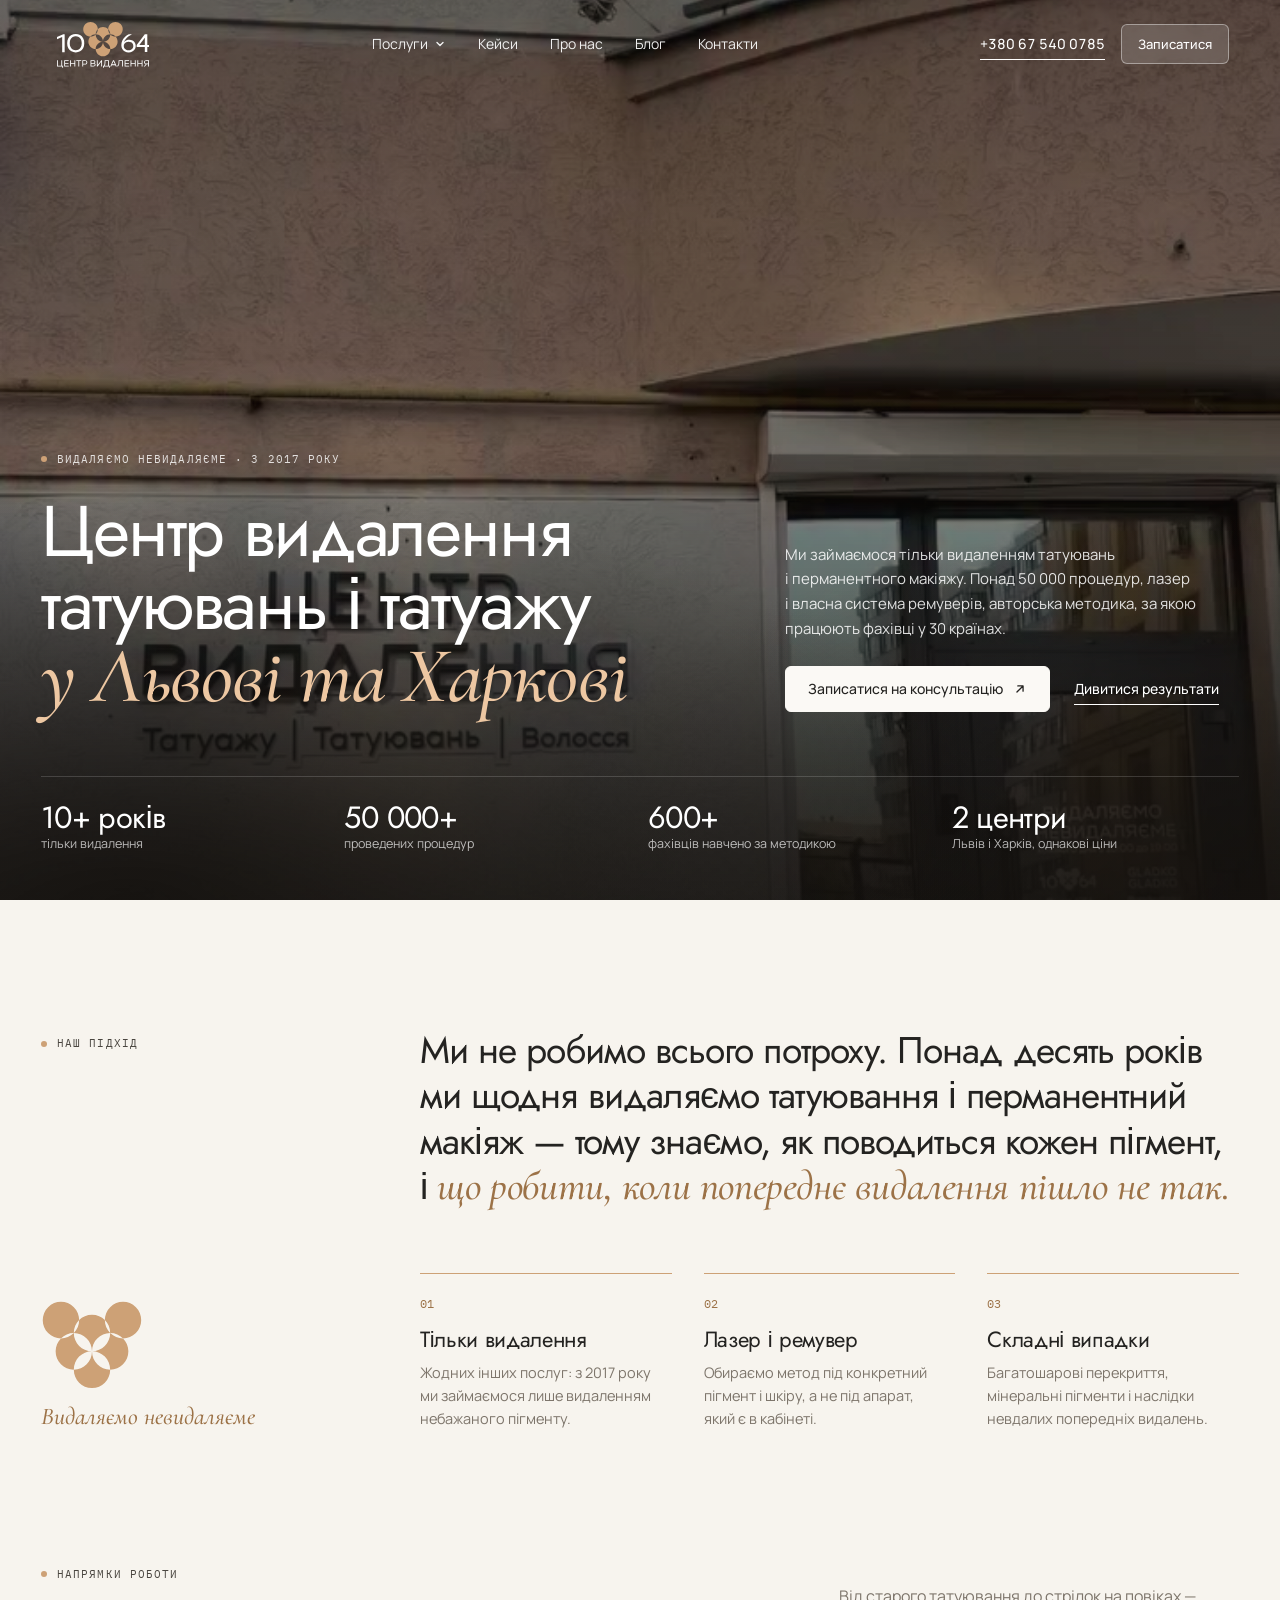
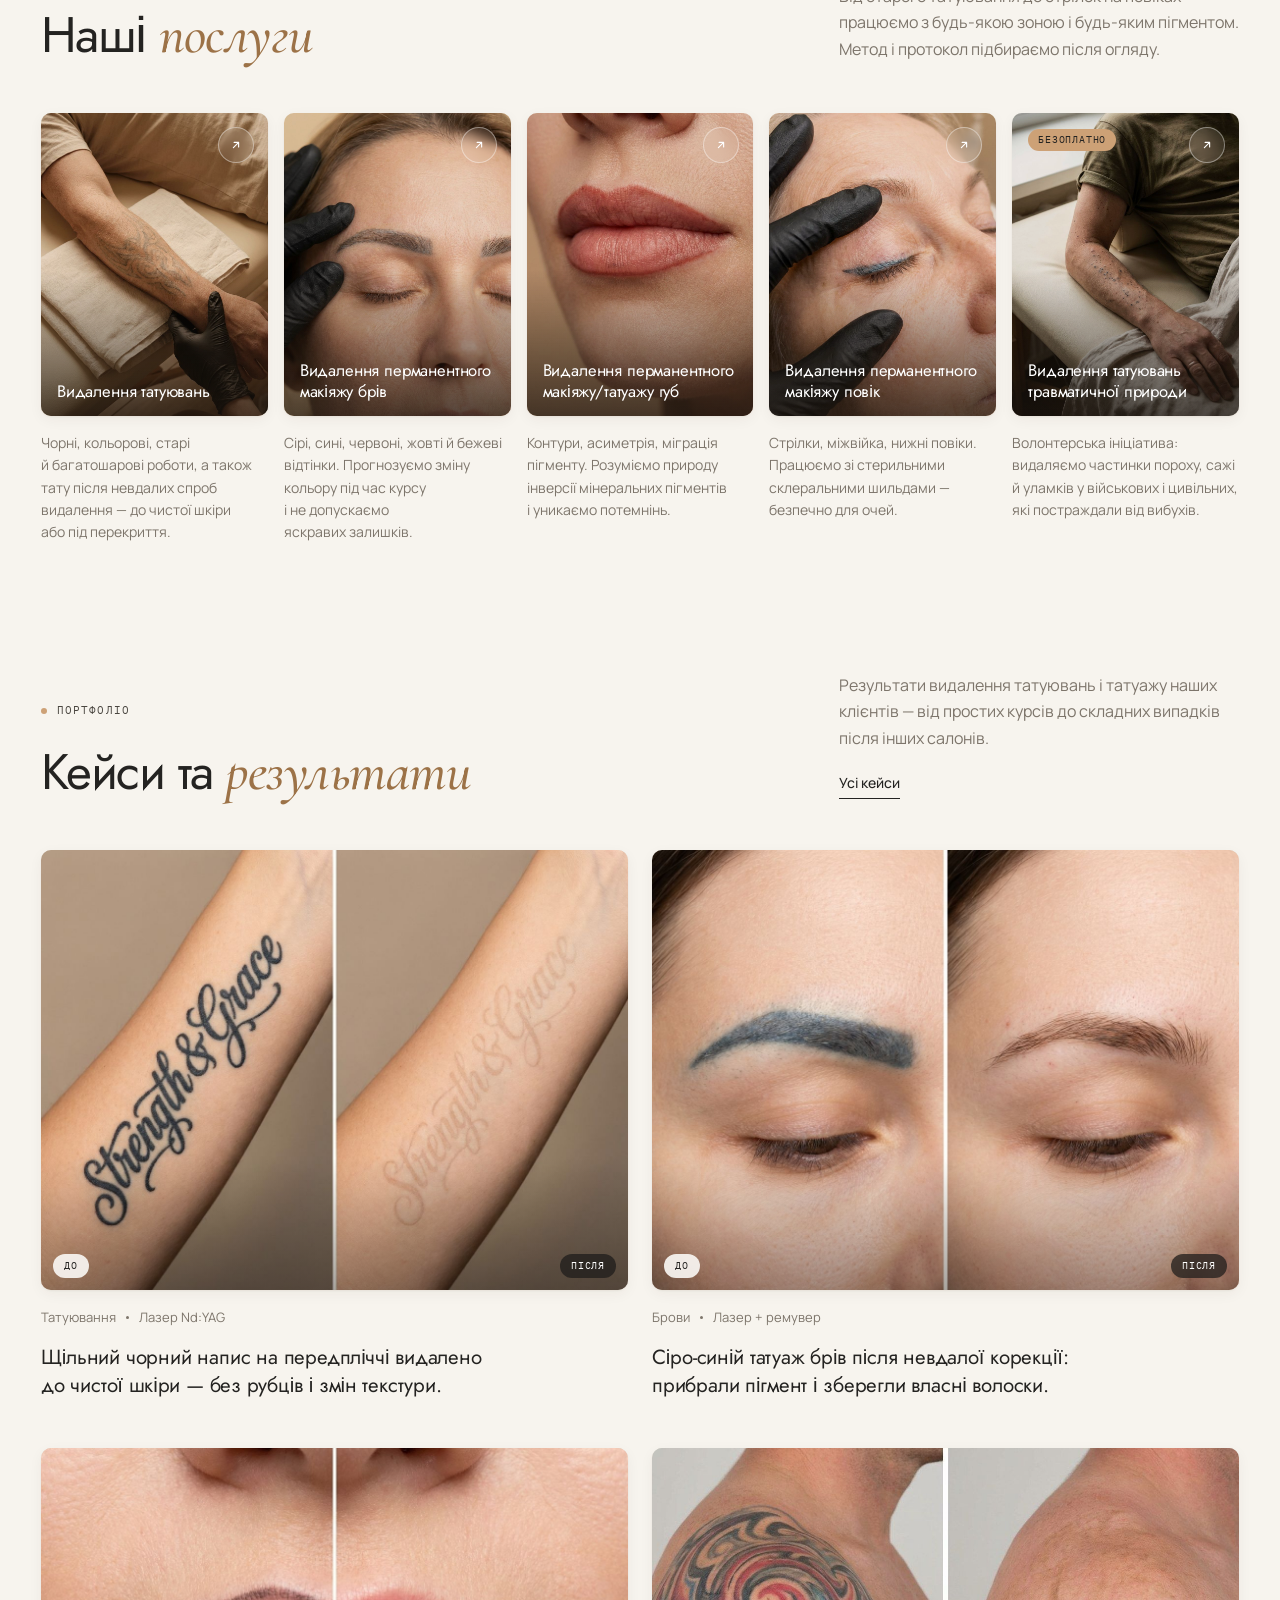
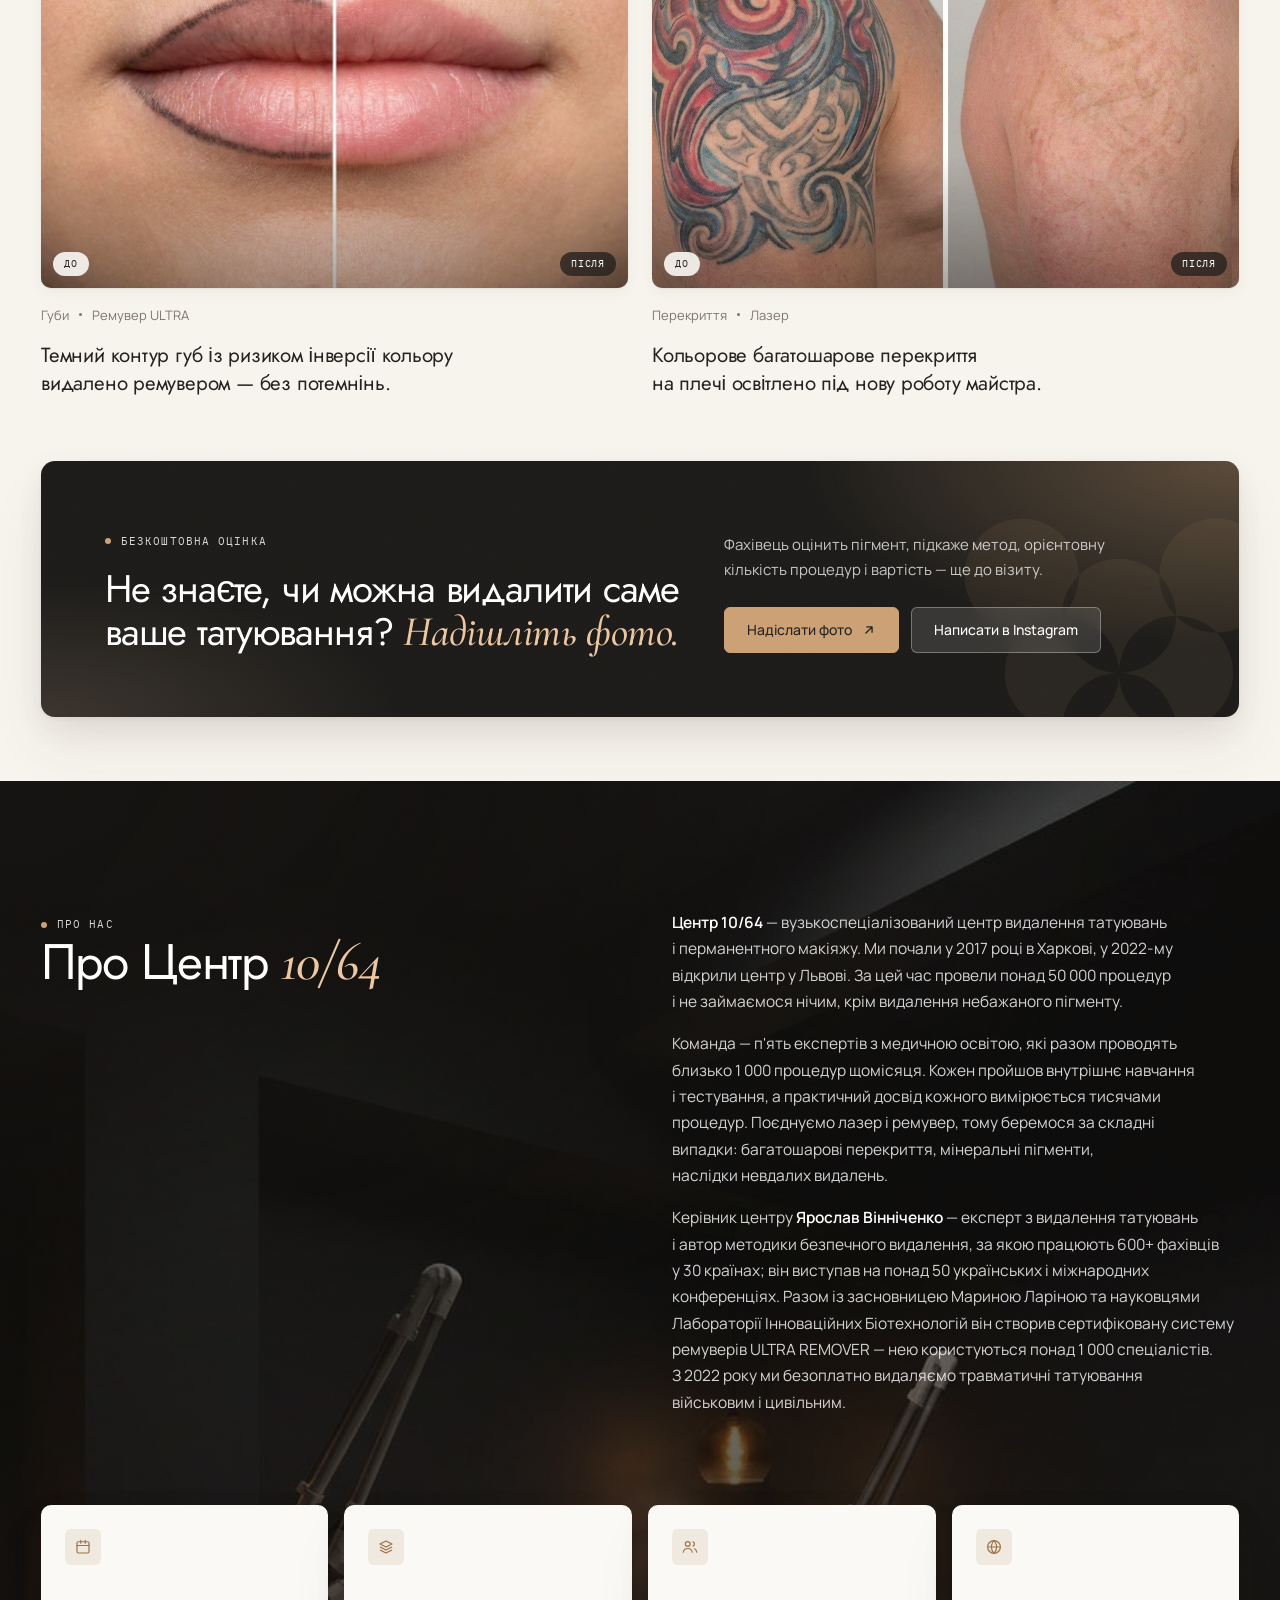
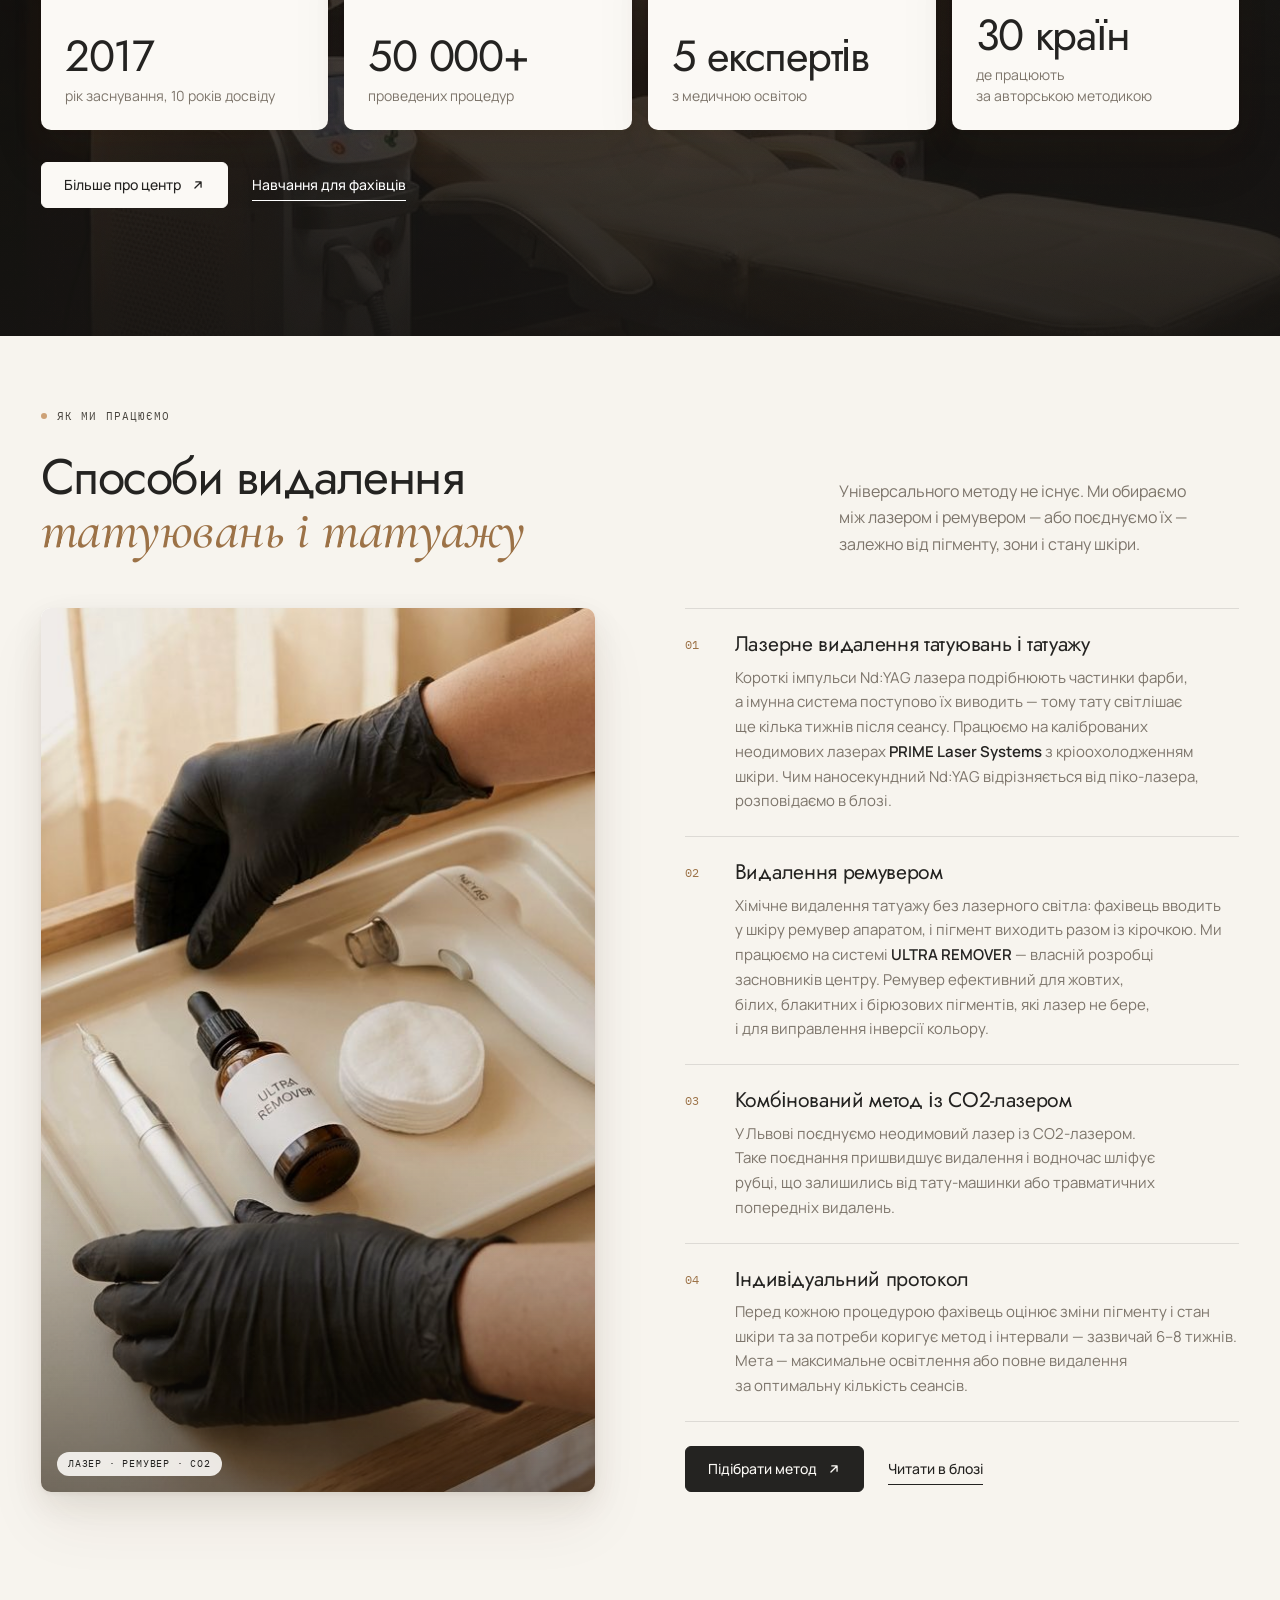
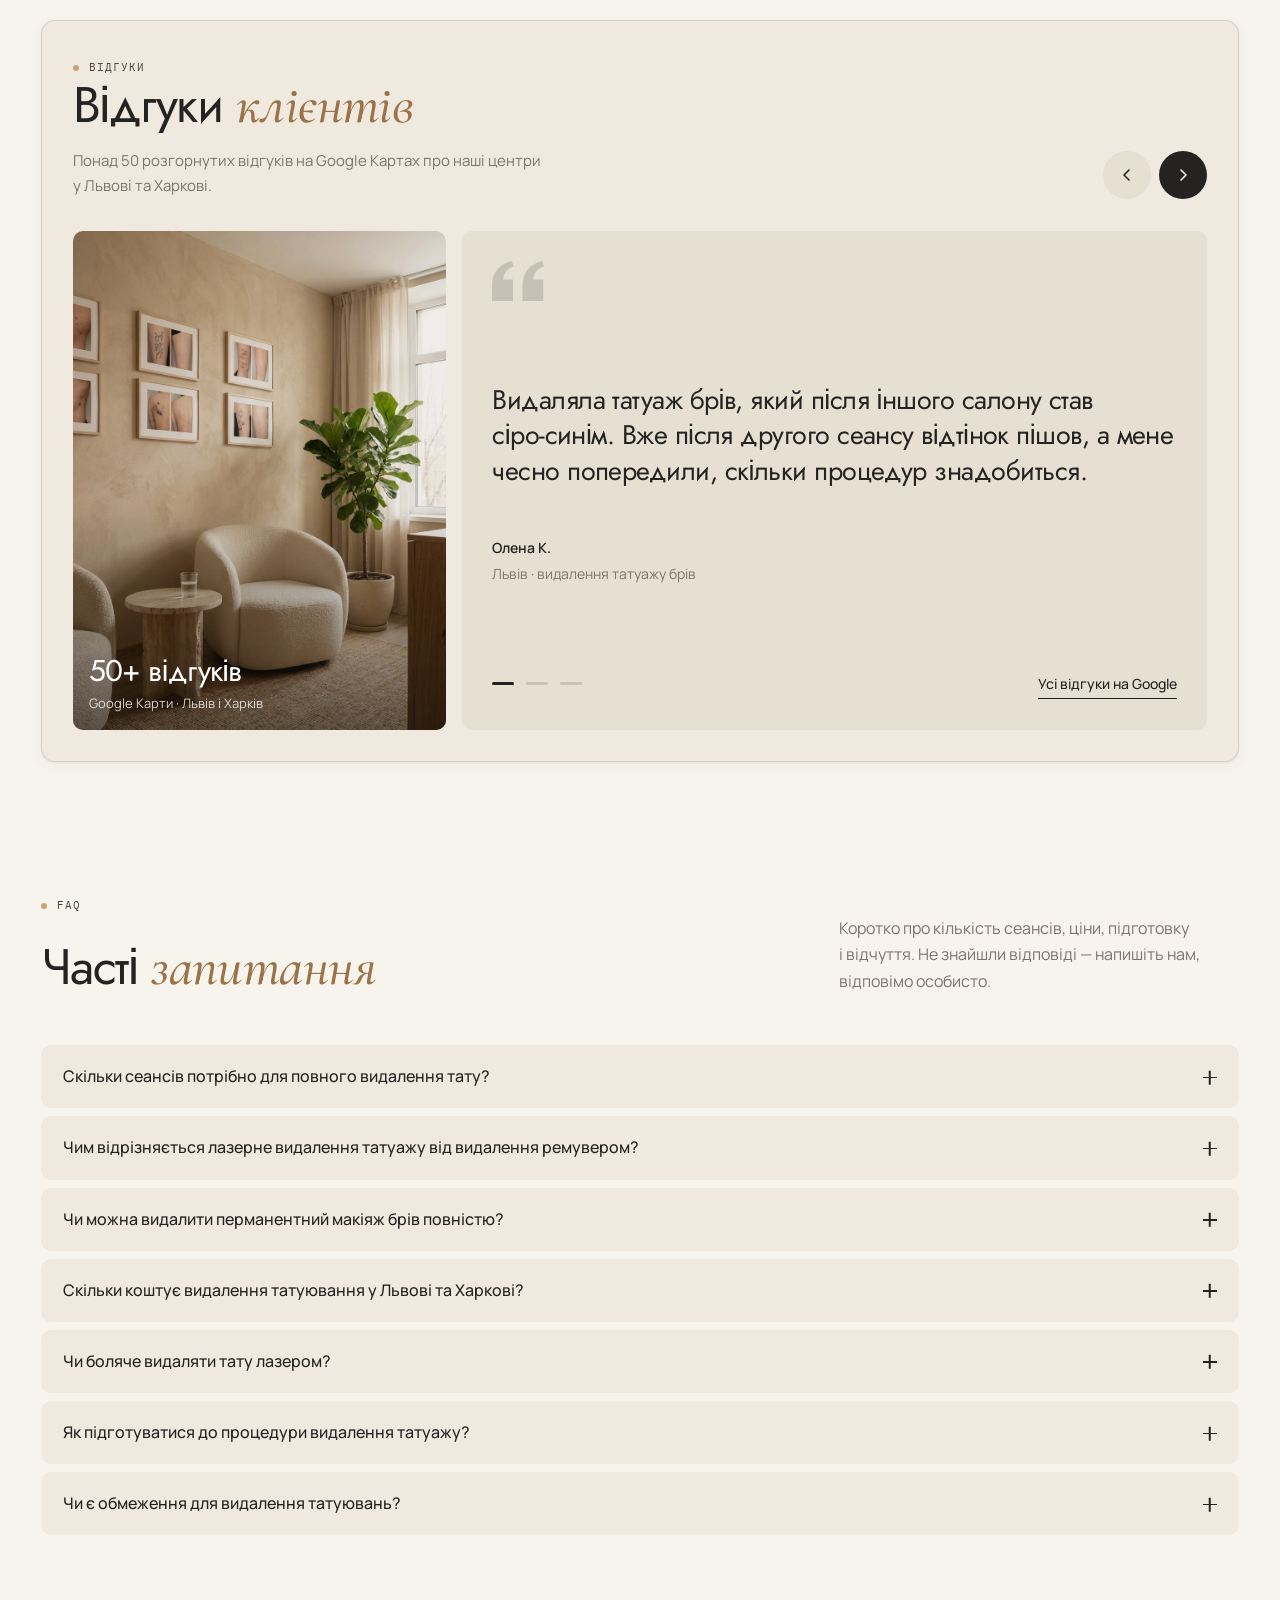
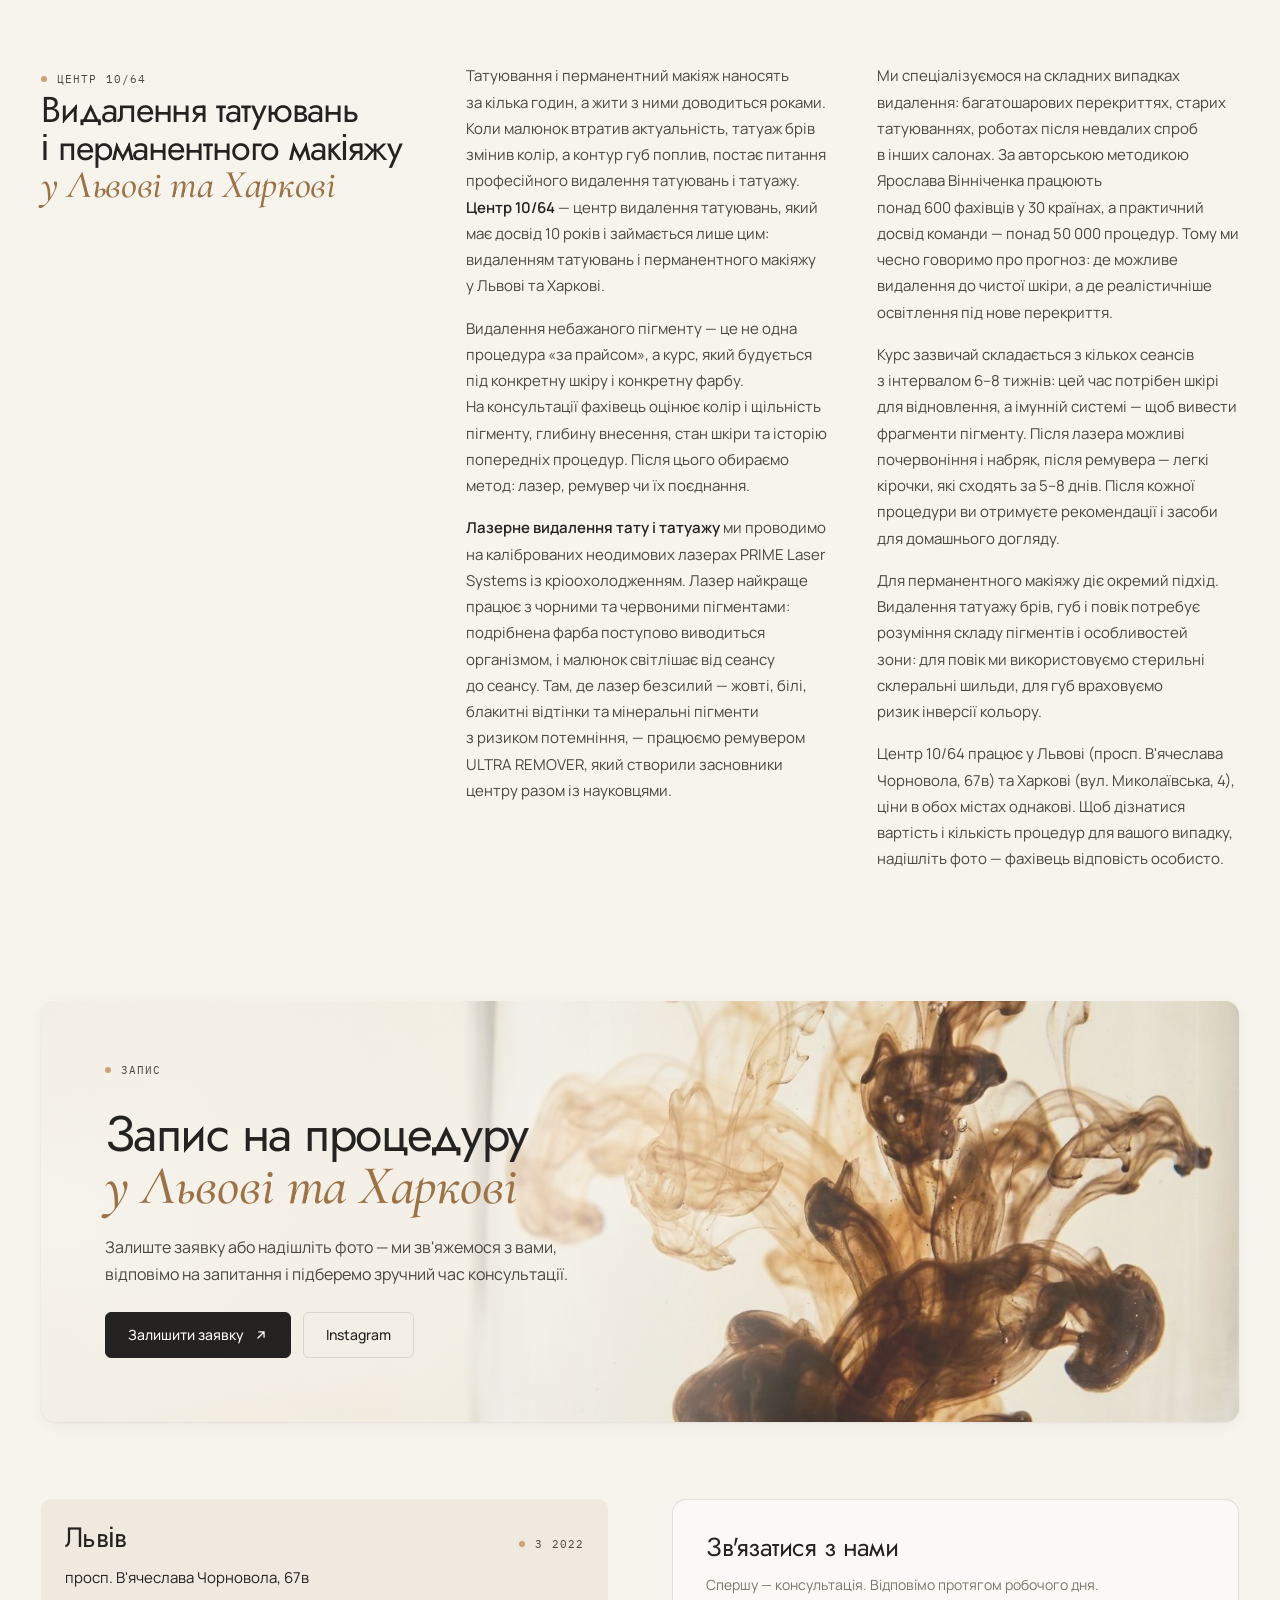
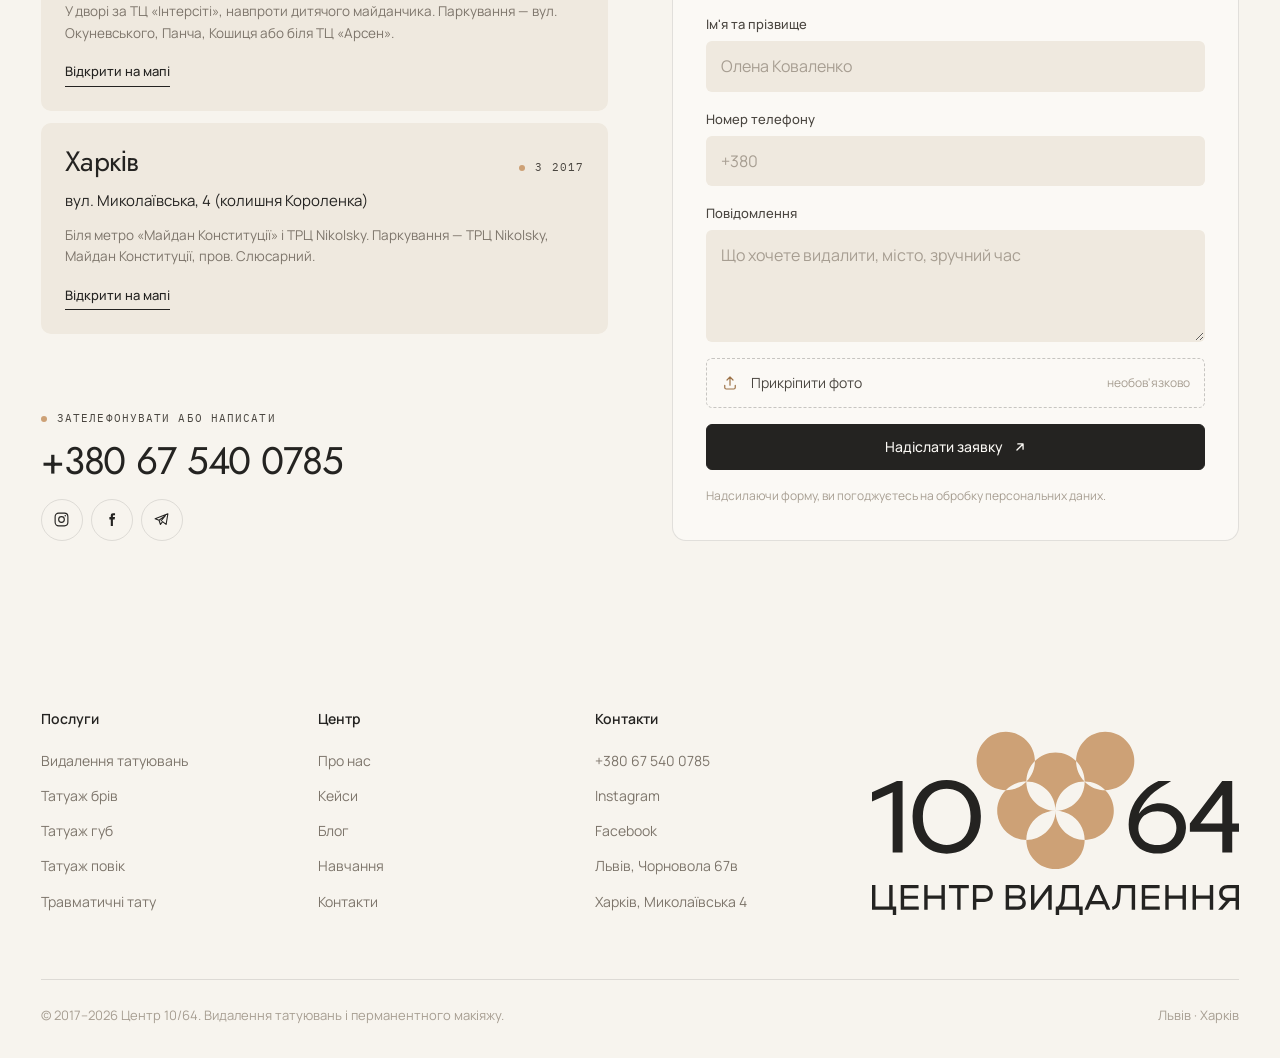
==== index.html @ b33a24ee "Homepage for Центр 10/64 Co-Authored-By: Claude Opus 5.5 <noreply@anthropic.com>" ====
<!doctype html>
<html lang="uk">
<head>
  <meta charset="utf-8">
  <meta name="viewport" content="width=device-width, initial-scale=1">
  <title>Центр видалення татуювань і татуажу — 10/64 | Львів, Харків</title>
  <meta name="description" content="Центр 10/64 — вузькоспеціалізований центр видалення татуювань і перманентного макіяжу. 10 років досвіду, 50 000+ процедур, авторська методика. Львів та Харків.">
  <link rel="canonical" href="https://1064.com.ua/">
  <meta name="theme-color" content="#F7F4EE">
  <link rel="icon" href="favicon.svg" type="image/svg+xml">

  <meta property="og:type" content="website">
  <meta property="og:locale" content="uk_UA">
  <meta property="og:site_name" content="Центр 10/64">
  <meta property="og:title" content="Центр видалення татуювань і татуажу — 10/64 | Львів, Харків">
  <meta property="og:description" content="Вузькоспеціалізований центр видалення татуювань і перманентного макіяжу. 10 років досвіду, 50 000+ процедур, авторська методика.">
  <meta property="og:image" content="images/hero-poster.jpg">

  <link rel="preconnect" href="https://fonts.googleapis.com">
  <link rel="preconnect" href="https://fonts.gstatic.com" crossorigin>
  <link href="https://fonts.googleapis.com/css2?family=Cormorant+Garamond:ital,wght@1,500&family=IBM+Plex+Mono:wght@400;500&family=Jost:wght@300;400;500&family=Manrope:wght@400;500;600&display=swap" rel="stylesheet">
  <link rel="preload" as="image" href="images/hero-poster.jpg" fetchpriority="high">

  <!-- Structured data: business with two locations -->
  <script type="application/ld+json">
  {
    "@context": "https://schema.org",
    "@graph": [
      {
        "@type": "MedicalBusiness",
        "@id": "https://1064.com.ua/#org",
        "name": "Центр 10/64",
        "alternateName": "Центр видалення 10/64",
        "description": "Вузькоспеціалізований центр видалення татуювань і перманентного макіяжу у Львові та Харкові.",
        "url": "https://1064.com.ua/",
        "logo": "https://1064.com.ua/assets/logo-dark.svg",
        "foundingDate": "2017",
        "founder": [{"@type": "Person", "name": "Ярослав Вінніченко"}, {"@type": "Person", "name": "Марина Ларіна"}],
        "telephone": "+380675400785",
        "sameAs": ["https://www.instagram.com/laser_1064/"],
        "priceRange": "600–1800 ₴",
        "location": [
          {"@type": "Place", "name": "Центр 10/64 — Львів", "address": {"@type": "PostalAddress", "streetAddress": "просп. В'ячеслава Чорновола, 67в", "addressLocality": "Львів", "addressCountry": "UA"}},
          {"@type": "Place", "name": "Центр 10/64 — Харків", "address": {"@type": "PostalAddress", "streetAddress": "вул. Миколаївська, 4", "addressLocality": "Харків", "addressCountry": "UA"}}
        ]
      },
      {
        "@type": "FAQPage",
        "mainEntity": [
          {"@type": "Question", "name": "Скільки сеансів потрібно для повного видалення тату?", "acceptedAnswer": {"@type": "Answer", "text": "Кількість сеансів залежить від складу фарби, її кількості, глибини внесення та роботи імунної системи. Легкі розтушовки помітно світлішають після першої процедури, щільним багатошаровим татуюванням потрібен довший курс. Між сеансами витримуємо 6–8 тижнів."}},
          {"@type": "Question", "name": "Чим відрізняється лазерне видалення татуажу від видалення ремувером?", "acceptedAnswer": {"@type": "Answer", "text": "Лазер подрібнює пігмент світловими імпульсами, а організм поступово його виводить. Ремувер вводиться в шкіру апаратом і виводить пігмент разом із кірочкою; відновлення займає 5–8 днів. Ремувер працює з жовтими, білими, блакитними та бірюзовими пігментами, які лазер не бере."}},
          {"@type": "Question", "name": "Чи можна видалити перманентний макіяж брів повністю?", "acceptedAnswer": {"@type": "Answer", "text": "Так, у більшості випадків — до чистої шкіри. Якщо плануєте нове перекриття, можливе часткове освітлення. Ми прогнозуємо зміну кольору під час курсу та уникаємо яскравих залишкових відтінків."}},
          {"@type": "Question", "name": "Скільки коштує видалення татуювання у Львові та Харкові?", "acceptedAnswer": {"@type": "Answer", "text": "Ціни однакові в обох центрах. Видалення татуювання — від 600 ₴ за процедуру. Татуаж брів, контуру губ або хвостиків повік — 1 600 ₴, повік чи губ повністю — 1 800 ₴."}},
          {"@type": "Question", "name": "Чи боляче видаляти тату лазером?", "acceptedAnswer": {"@type": "Answer", "text": "Відчуття індивідуальні й залежать від зони. Для комфорту ми використовуємо кріоохолодження шкіри, яке зменшує теплове навантаження."}},
          {"@type": "Question", "name": "Як підготуватися до процедури видалення татуажу?", "acceptedAnswer": {"@type": "Answer", "text": "Спеціальна підготовка не потрібна. Шкіра має бути здоровою — без свіжої засмаги, запалень і подразнень. Перед видаленням татуажу брів бажано за місяць утриматися від ламінування і за два тижні — від фарбування."}},
          {"@type": "Question", "name": "Чи є обмеження для видалення татуювань?", "acceptedAnswer": {"@type": "Answer", "text": "Процедуру переносимо, якщо в зоні видалення є запалення, подразнення або свіжа засмага. Про інші обмеження фахівець запитає на консультації."}}
        ]
      }
    ]
  }
  </script>

  <style>
    /* ============ TOKENS ============ */
    :root {
      /* Brand (Logobook 10/64) */
      --brand: #CDA176;          /* Pantone 728 C */
      --brand-light: #EDC7A2;    /* Pantone 719 C */
      --brand-deep: #9C7247;     /* darker shade for text on light bg */
      --ink: #242321;
      --ink-2: #4A4640;
      --muted: #7D756B;
      --faint: #A79E92;

      --bg: #F7F4EE;             /* base */
      --surface: #EFE9DF;        /* elevated */
      --surface-2: #E7DFD2;
      --paper: #FBF9F5;          /* floating */
      --dark: #1C1B19;
      --dark-2: #2A2825;
      --line: rgba(36, 35, 33, .12);
      --line-light: rgba(255, 255, 255, .16);

      /* Type */
      --f-display: "Jost", "Futura", "Helvetica Neue", sans-serif;
      --f-accent: "Cormorant Garamond", Georgia, serif;
      --f-body: "Manrope", system-ui, sans-serif;
      --f-mono: "IBM Plex Mono", ui-monospace, monospace;

      /* Spacing scale */
      --s-1: 4px; --s-2: 8px; --s-3: 12px; --s-4: 16px; --s-5: 24px;
      --s-6: 32px; --s-7: 48px; --s-8: 64px; --s-9: 96px; --s-10: 144px;
      --gutter: clamp(20px, 3.2vw, 46px);
      --section: clamp(80px, 10vw, 144px);

      --r-sm: 6px; --r-md: 10px; --r-lg: 14px;

      --shadow-1: 0 1px 2px rgba(60, 40, 20, .05), 0 4px 14px rgba(60, 40, 20, .05);
      --shadow-2: 0 2px 4px rgba(60, 40, 20, .05), 0 12px 32px rgba(60, 40, 20, .09), 0 32px 64px rgba(60, 40, 20, .06);

      --ease: cubic-bezier(.22, 1, .36, 1);
      --ease-spring: cubic-bezier(.34, 1.4, .64, 1);
    }

    /* ============ BASE ============ */
    *, *::before, *::after { box-sizing: border-box; }
    * { -webkit-font-smoothing: antialiased; -moz-osx-font-smoothing: grayscale; text-rendering: optimizeLegibility; }
    html { -webkit-text-size-adjust: 100%; scroll-behavior: smooth; scroll-padding-top: 88px; }
    body {
      margin: 0; background: var(--bg); color: var(--ink);
      font-family: var(--f-body); font-size: 16px; line-height: 1.7; font-weight: 400;
      overflow-x: hidden;
    }
    img { display: block; max-width: 100%; height: auto; }
    a { color: inherit; text-decoration: none; }
    h1, h2, h3, p { margin: 0; }
    button, input, textarea { font: inherit; color: inherit; }
    :focus-visible { outline: 2px solid var(--brand); outline-offset: 3px; border-radius: 4px; }
    /* Typography: balanced headings, no orphans in paragraphs */
    h1, h2, h3, .h1, .h2, .cta-strip__title, .drop__promo-title, .form__title, .case__text { text-wrap: balance; }
    .quote__text, .statement__text, .qa__q { text-wrap: pretty; }
    .accent--block { display: block; }
    p, li, blockquote, address, small { text-wrap: pretty; }
    .nw { white-space: nowrap; }
    .sr-only { position: absolute; width: 1px; height: 1px; overflow: hidden; clip: rect(0 0 0 0); white-space: nowrap; }

    .container { width: 100%; max-width: 1440px; margin: 0 auto; padding: 0 var(--gutter); }
    .section { padding: calc(var(--section) * .5) 0; }
    .section--dark { padding: var(--section) 0; }
    figure, blockquote { margin: 0; }

    /* Grain overlay for depth */
    .grain::after {
      content: ""; position: absolute; inset: 0; pointer-events: none; z-index: 1; opacity: .09; mix-blend-mode: overlay;
      background-image: url("data:image/svg+xml,%3Csvg xmlns='http://www.w3.org/2000/svg' width='220' height='220'%3E%3Cfilter id='n'%3E%3CfeTurbulence type='fractalNoise' baseFrequency='.85' numOctaves='3' stitchTiles='stitch'/%3E%3CfeColorMatrix values='0 0 0 0 1 0 0 0 0 1 0 0 0 0 1 0 0 0 .9 0'/%3E%3C/filter%3E%3Crect width='100%25' height='100%25' filter='url(%23n)'/%3E%3C/svg%3E");
    }

    /* ============ TYPE ============ */
    .label {
      display: inline-flex; align-items: center; gap: 10px;
      font-family: var(--f-mono); font-size: 11px; line-height: 1; letter-spacing: .1em; text-transform: uppercase; color: var(--ink-2);
    }
    .label::before { content: ""; width: 6px; height: 6px; border-radius: 50%; background: var(--brand); }
    .label--light { color: rgba(255, 255, 255, .82); }

    .h1, .h2 { font-family: var(--f-display); font-weight: 400; letter-spacing: -0.03em; }
    .h1 { font-size: clamp(34px, 5.6vw, 80px); line-height: 1.02; }
    .h2 { font-size: clamp(28px, 3.9vw, 56px); line-height: 1.06; }
    .accent { font-family: var(--f-accent); font-style: italic; font-weight: 500; letter-spacing: -0.01em; color: var(--brand-deep); font-size: 1.1em; line-height: .9; }
    .on-dark .accent { color: var(--brand-light); }
    .lead { font-size: 16px; line-height: 1.65; color: var(--muted); max-width: 400px; }
    .on-dark .lead { color: rgba(255, 255, 255, .78); }

    /* ============ BUTTONS ============ */
    .btn {
      --b-bg: var(--ink); --b-fg: var(--paper); --b-bd: var(--ink);
      position: relative; display: inline-flex; align-items: center; justify-content: center; gap: 10px;
      min-height: 46px; padding: 0 22px; border-radius: var(--r-sm); border: 1px solid var(--b-bd);
      background: var(--b-bg); color: var(--b-fg); font-family: var(--f-body); font-size: 14px; font-weight: 500; line-height: 1;
      cursor: pointer; white-space: nowrap; overflow: hidden; isolation: isolate;
      transition: transform .5s var(--ease-spring), opacity .3s var(--ease);
    }
    .btn::before {
      content: ""; position: absolute; inset: 0; z-index: -1; background: var(--b-hover, rgba(255,255,255,.12));
      transform: translateY(101%); transition: transform .5s var(--ease);
    }
    .btn:hover::before { transform: translateY(0); }
    .btn:hover { transform: translateY(-2px); }
    .btn:active { transform: translateY(0) scale(.97); }
    .btn:focus-visible { outline-offset: 3px; }
    .btn .ico { width: 14px; height: 14px; transition: transform .5s var(--ease-spring); }
    .btn:hover .ico { transform: translate(2px, -2px); }
    .btn--light { --b-bg: var(--paper); --b-fg: var(--ink); --b-bd: var(--paper); --b-hover: rgba(205,161,118,.22); }
    .btn--brand { --b-bg: var(--brand); --b-fg: var(--ink); --b-bd: var(--brand); --b-hover: rgba(255,255,255,.28); }
    .btn--ghost { --b-bg: transparent; --b-fg: var(--ink); --b-bd: var(--line); --b-hover: rgba(36,35,33,.06); }
    .btn--glass { --b-bg: rgba(255,255,255,.12); --b-fg: #fff; --b-bd: rgba(255,255,255,.32); --b-hover: rgba(255,255,255,.16); backdrop-filter: blur(10px); -webkit-backdrop-filter: blur(10px); }
    .btn--block { width: 100%; }

    .link {
      position: relative; display: inline-flex; align-items: center; gap: 8px; font-size: 14px; font-weight: 500; padding: 4px 0;
    }
    .link::after {
      content: ""; position: absolute; left: 0; right: 0; bottom: 0; height: 1px; background: currentColor;
      transform-origin: right; transition: transform .5s var(--ease);
    }
    .link:hover::after { transform: scaleX(0); }
    .link:active { opacity: .7; }

    /* ============ HEADER ============ */
    .header {
      position: fixed; inset: 0 0 auto 0; z-index: 50; padding: 14px var(--gutter);
      transition: transform .5s var(--ease);
    }
    .header__bar {
      position: relative; max-width: calc(1440px - var(--gutter) * 2); margin: 0 auto; height: 60px;
      display: flex; align-items: center; justify-content: space-between; gap: var(--s-5);
      padding: 0 10px 0 16px; border-radius: var(--r-md);
    }
    .header__bar::before {
      content: ""; position: absolute; inset: 0; border-radius: inherit; z-index: -1;
      background: rgba(247, 244, 238, .82); backdrop-filter: blur(16px) saturate(1.3); -webkit-backdrop-filter: blur(16px) saturate(1.3);
      box-shadow: var(--shadow-1); border: 1px solid rgba(255,255,255,.6);
      opacity: 0; transition: opacity .4s var(--ease);
    }
    .header.is-scrolled .header__bar::before { opacity: 1; }
    .header.menu-open .header__bar::before { opacity: 1; background: var(--bg); box-shadow: none; border-color: transparent; backdrop-filter: none; -webkit-backdrop-filter: none; }
    .header.menu-open { background: var(--bg); padding-bottom: 10px; }

    .logo { position: relative; display: block; width: 92px; height: 47px; }
    .logo img { position: absolute; inset: 0; width: 100%; height: 100%; transition: opacity .4s var(--ease); }
    .logo .logo--dark { opacity: 0; }
    .header.is-scrolled .logo .logo--dark, .header.menu-open .logo .logo--dark { opacity: 1; }
    .header.is-scrolled .logo .logo--light, .header.menu-open .logo .logo--light { opacity: 0; }

    .nav { display: none; }
    .nav__list { list-style: none; margin: 0; padding: 0; display: flex; align-items: center; gap: var(--s-6); }
    .nav__item { position: relative; }
    .nav__link {
      position: relative; display: inline-flex; align-items: center; gap: 6px; padding: 8px 0; border: 0; background: none; cursor: pointer;
      font-family: var(--f-body); font-size: 14px; line-height: 1; color: rgba(255,255,255,.92); transition: opacity .3s var(--ease);
    }
    .nav__link::after { content: ""; position: absolute; left: 0; right: 0; bottom: 2px; height: 1px; background: currentColor; transform: scaleX(0); transform-origin: left; transition: transform .45s var(--ease); }
    .nav__link:hover::after, .nav__link:focus-visible::after, .nav__item.is-open .nav__link::after { transform: scaleX(1); }
    .nav__link:active { opacity: .6; }
    .nav__link[aria-current="page"]::after { transform: scaleX(1); }
    .header.is-scrolled .nav__link { color: var(--ink); }
    .nav__chev { width: 12px; height: 12px; transition: transform .45s var(--ease); }
    .nav__item.is-open .nav__chev { transform: rotate(180deg); }

    /* Services dropdown */
    .drop {
      position: absolute; top: calc(100% + 22px); left: -28px; width: 720px; z-index: 60;
      display: grid; grid-template-columns: 1.45fr 1fr; gap: var(--s-2); padding: var(--s-2);
      background: var(--paper); border: 1px solid rgba(36,35,33,.06); border-radius: var(--r-lg); box-shadow: var(--shadow-2);
      opacity: 0; visibility: hidden; transform: translateY(-8px);
      transition: opacity .3s var(--ease), transform .45s var(--ease), visibility 0s linear .45s;
    }
    .drop::before { content: ""; position: absolute; left: 0; right: 0; top: -24px; height: 24px; } /* hover bridge */
    .nav__item.is-open .drop { opacity: 1; visibility: visible; transform: none; transition: opacity .3s var(--ease), transform .45s var(--ease), visibility 0s; }
    .drop__list { list-style: none; margin: 0; padding: 0; display: grid; }
    .drop__link {
      display: flex; align-items: center; gap: var(--s-3); padding: 8px; border-radius: var(--r-md); color: var(--ink);
      transition: background-color .25s var(--ease);
    }
    .drop__link img { width: 44px; height: 56px; flex: none; border-radius: var(--r-sm); object-fit: cover; transition: transform .5s var(--ease); }
    .drop__link b { display: block; font-family: var(--f-display); font-weight: 400; font-size: 16px; line-height: 1.25; letter-spacing: -0.01em; }
    .drop__link small { display: block; margin-top: 2px; font-size: 12.5px; line-height: 1.4; color: var(--muted); }
    .drop__link:hover, .drop__link:focus-visible { background: var(--surface); }
    .drop__link:hover img { transform: scale(1.06); }
    .drop__link:active { background: var(--surface-2); }
    .drop__promo {
      position: relative; overflow: hidden; isolation: isolate; display: flex; flex-direction: column; justify-content: space-between; gap: var(--s-6);
      padding: var(--s-5); border-radius: var(--r-md); background: var(--dark); color: #fff; transition: transform .5s var(--ease);
    }
    .drop__promo::before {
      content: ""; position: absolute; inset: 0; z-index: -1;
      background: radial-gradient(80% 70% at 100% 0%, rgba(205,161,118,.4) 0%, rgba(205,161,118,0) 65%), radial-gradient(60% 60% at 0% 100%, rgba(237,199,162,.14) 0%, rgba(237,199,162,0) 70%);
    }
    .drop__promo-title { font-family: var(--f-display); font-size: 22px; line-height: 1.2; letter-spacing: -0.02em; }
    .drop__promo-title .accent { color: var(--brand-light); }
    .drop__promo-link { display: inline-flex; align-items: center; gap: 8px; font-size: 14px; font-weight: 500; color: var(--brand-light); }
    .drop__promo-link .ico { width: 14px; height: 14px; transition: transform .5s var(--ease-spring); }
    .drop__promo:hover .drop__promo-link .ico { transform: translate(2px, -2px); }
    .drop__promo:active { transform: scale(.985); }

    .header__actions { display: flex; align-items: center; gap: var(--s-4); }
    .header__phone { display: none; font-size: 14px; color: #fff; white-space: nowrap; font-variant-numeric: tabular-nums; }
    .header.is-scrolled .header__phone { color: var(--ink); }
    .header .btn--cta { min-height: 40px; padding: 0 16px; font-size: 13px; --b-bg: rgba(255,255,255,.14); --b-bd: rgba(255,255,255,.4); --b-fg: #fff; backdrop-filter: blur(8px); }
    .header.is-scrolled .btn--cta, .header.menu-open .btn--cta { --b-bg: var(--ink); --b-bd: var(--ink); --b-fg: var(--paper); }

    .burger {
      width: 40px; height: 40px; border-radius: var(--r-sm); border: 1px solid rgba(255,255,255,.4); background: rgba(255,255,255,.1);
      display: grid; place-items: center; cursor: pointer; transition: transform .4s var(--ease-spring);
    }
    .burger:hover { transform: scale(1.05); }
    .burger:active { transform: scale(.94); }
    .burger span { position: relative; display: block; width: 16px; height: 1.5px; background: #fff; transition: transform .4s var(--ease), opacity .3s; }
    .burger span::before, .burger span::after { content: ""; position: absolute; left: 0; width: 16px; height: 1.5px; background: inherit; transition: transform .4s var(--ease); }
    .burger span::before { transform: translateY(-5px); }
    .burger span::after { transform: translateY(5px); }
    .header.is-scrolled .burger, .header.menu-open .burger { border-color: var(--line); background: transparent; }
    .header.is-scrolled .burger span, .header.menu-open .burger span { background: var(--ink); }
    .header.menu-open .burger span { background: transparent; }
    .header.menu-open .burger span::before { transform: rotate(45deg); background: var(--ink); }
    .header.menu-open .burger span::after { transform: rotate(-45deg); background: var(--ink); }

    .mobile-menu {
      position: fixed; inset: 0; z-index: 40; background: var(--bg); padding: 110px var(--gutter) var(--s-7);
      display: flex; flex-direction: column; gap: var(--s-6);
      opacity: 0; pointer-events: none; transform: translateY(-12px); transition: opacity .4s var(--ease), transform .5s var(--ease);
    }
    .mobile-menu.is-open { opacity: 1; pointer-events: auto; transform: none; }
    .mobile-menu { overflow-y: auto; }
    .mnav { display: flex; flex-direction: column; }
    .mnav__link {
      display: flex; align-items: center; justify-content: space-between; width: 100%; padding: 10px 0; border: 0; border-bottom: 1px solid var(--line); background: none; cursor: pointer; text-align: left;
      font-family: var(--f-display); font-size: 32px; line-height: 1.2; letter-spacing: -0.02em; color: var(--ink); transition: transform .4s var(--ease), opacity .2s;
    }
    .mnav__link:hover, .mnav__link:focus-visible { transform: translateX(6px); }
    .mnav__link:active { opacity: .6; }
    .mnav__trigger .nav__chev { width: 20px; height: 20px; }
    .mnav__group.is-open .nav__chev { transform: rotate(180deg); }
    .mnav__panel { display: grid; grid-template-rows: 0fr; transition: grid-template-rows .5s var(--ease); }
    .mnav__group.is-open .mnav__panel { grid-template-rows: 1fr; }
    .mnav__panel > div { overflow: hidden; }
    .mnav__sub { list-style: none; margin: 0; padding: var(--s-3) 0 var(--s-3) var(--s-4); display: grid; gap: 2px; border-bottom: 1px solid var(--line); }
    .mnav__sub a { display: block; padding: 8px 0; font-size: 15px; color: var(--ink-2); transition: transform .4s var(--ease), color .2s; }
    .mnav__sub a:hover, .mnav__sub a:focus-visible { color: var(--ink); transform: translateX(4px); }
    .mnav__sub a:active { opacity: .6; }
    .mobile-menu__meta { margin-top: auto; display: grid; gap: var(--s-2); color: var(--muted); font-size: 14px; }
    .mobile-menu__phone { font-family: var(--f-display); font-size: 24px; letter-spacing: -0.01em; color: var(--ink); margin-bottom: var(--s-2); transition: opacity .2s; }
    .mobile-menu__phone:hover { opacity: .7; }
    .mobile-menu__phone:active { opacity: .5; }

    /* ============ HERO ============ */
    .hero { position: relative; min-height: 100svh; display: flex; align-items: flex-end; color: #fff; overflow: hidden; background: var(--dark) url("images/hero-poster.jpg") center / cover no-repeat; }
    .hero__media { position: absolute; inset: 0; }
    .hero__video { width: 100%; height: 100%; object-fit: cover; object-position: center 40%; transform: scale(1.08); animation: heroZoom 2.4s var(--ease) forwards; }
    @keyframes heroZoom { to { transform: scale(1); } }
    .hero__media::before { /* colour treatment */
      content: ""; position: absolute; inset: 0; z-index: 1; background: #6b5038; mix-blend-mode: multiply; opacity: .34;
    }
    .hero__media::after {
      content: ""; position: absolute; inset: 0; z-index: 1;
      background:
        radial-gradient(120% 75% at 10% 100%, rgba(20,17,14,.9) 0%, rgba(20,17,14,0) 62%),
        radial-gradient(85% 60% at 100% 100%, rgba(20,17,14,.78) 0%, rgba(20,17,14,0) 72%),
        linear-gradient(to top, rgba(20,17,14,.82) 0%, rgba(20,17,14,.3) 50%, rgba(20,17,14,.45) 100%);
    }
    @media (max-width: 899px) {
      .hero__media::after { background: linear-gradient(to top, rgba(20,17,14,.94) 0%, rgba(20,17,14,.8) 45%, rgba(20,17,14,.35) 75%, rgba(20,17,14,.5) 100%); }
    }
    .hero__inner { position: relative; z-index: 2; width: 100%; padding-top: 140px; padding-bottom: clamp(28px, 4vw, 48px); }
    .hero__grid { display: grid; gap: var(--s-6); align-items: end; }
    .hero h1 { margin-top: var(--s-5); max-width: 13.5em; }
    .hero h1 .accent { display: block; color: var(--brand-light); }
    .hero__side { display: grid; gap: var(--s-5); max-width: 440px; }
    .hero__side p { font-size: 15px; line-height: 1.65; color: rgba(255,255,255,.86); }
    .hero__ctas { display: flex; flex-wrap: wrap; align-items: center; gap: var(--s-5); }
    .hero__ctas .link { color: #fff; }
    .hero__stats {
      margin-top: clamp(32px, 5vw, 64px); padding-top: var(--s-5); border-top: 1px solid var(--line-light);
      display: grid; grid-template-columns: repeat(2, minmax(0, 1fr)); gap: var(--s-5) var(--s-4);
    }
    .hero__stat b { display: block; font-family: var(--f-display); font-weight: 400; font-size: clamp(26px, 2.4vw, 34px); letter-spacing: -0.02em; line-height: 1.1; }
    .hero__stat span { display: block; font-size: 12.5px; color: rgba(255,255,255,.7); line-height: 1.4; }

    /* Hero entrance */
    .hero [data-in] { opacity: 0; transform: translateY(24px); animation: rise 1.1s var(--ease) forwards; }
    .hero [data-in="2"] { animation-delay: .12s; }
    .hero [data-in="3"] { animation-delay: .24s; }
    .hero [data-in="4"] { animation-delay: .36s; }
    .hero [data-in="5"] { animation-delay: .5s; }
    @keyframes rise { to { opacity: 1; transform: none; } }

    /* ============ STATEMENT ============ */
    .statement { position: relative; padding-top: var(--section); }
    .statement__grid { display: grid; gap: var(--s-6); }
    .statement__side { display: flex; flex-direction: column; align-items: flex-start; gap: var(--s-5); }
    .statement__sign { display: flex; align-items: center; gap: var(--s-4); }
    .statement__mark { width: 56px; height: auto; animation: float 6s var(--ease) infinite alternate; }
    @keyframes float { from { transform: translateY(0) rotate(0deg); } to { transform: translateY(-6px) rotate(-4deg); } }
    .statement__slogan { font-family: var(--f-accent); font-style: italic; font-weight: 500; font-size: 20px; line-height: 1.1; color: var(--brand-deep); white-space: nowrap; }
    .statement__text {
      font-family: var(--f-display); font-weight: 400; font-size: clamp(26px, 2.9vw, 42px); line-height: 1.22; letter-spacing: -0.025em;
      max-width: 23em;
    }
    .statement__text .w { opacity: var(--o, .22); transition: opacity .4s var(--ease); }
    .statement__text .accent { color: var(--brand-deep); }

    .pillars { list-style: none; margin: clamp(40px, 5vw, 72px) 0 0; padding: 0; display: grid; gap: var(--s-5); }
    .pillar { position: relative; padding-top: var(--s-5); border-top: 1px solid var(--line); }
    .pillar::before {
      content: ""; position: absolute; left: 0; top: -1px; width: 100%; height: 1px; background: var(--brand);
      transform: scaleX(0); transform-origin: left; transition: transform 1.2s var(--ease) .3s;
    }
    .pillar.is-in::before { transform: scaleX(1); }
    .pillar__num { display: block; font-family: var(--f-mono); font-size: 12px; line-height: 1; color: var(--brand-deep); }
    .pillar__title { margin-top: var(--s-4); font-family: var(--f-display); font-size: 22px; line-height: 1.2; letter-spacing: -0.015em; }
    .pillar__text { margin-top: var(--s-2); font-size: 14.5px; line-height: 1.6; color: var(--muted); max-width: 300px; }

    /* ============ SECTION HEAD ============ */
    .head { display: grid; gap: var(--s-5); margin-bottom: clamp(32px, 4vw, 56px); align-items: end; }
    .head .h2 { margin-top: var(--s-5); }
    .head__aside { display: grid; gap: var(--s-4); justify-items: start; }

    /* ============ SERVICES ============ */
    .services__track {
      display: grid; grid-auto-flow: column; grid-auto-columns: minmax(250px, 78%); gap: var(--s-4);
      overflow-x: auto; scroll-snap-type: x mandatory; padding-bottom: var(--s-4); margin: 0 calc(var(--gutter) * -1); padding-left: var(--gutter); padding-right: var(--gutter);
      scrollbar-width: none;
    }
    .services__track::-webkit-scrollbar { display: none; }
    .svc { scroll-snap-align: start; display: flex; flex-direction: column; gap: var(--s-4); }
    .svc__media {
      position: relative; aspect-ratio: 3 / 4; border-radius: var(--r-md); overflow: hidden; background: var(--surface-2);
      box-shadow: var(--shadow-1); transition: transform .6s var(--ease), box-shadow .6s var(--ease);
    }
    .svc__media img { width: 100%; height: 100%; object-fit: cover; transition: transform 1.2s var(--ease); }
    .svc__media::before { content: ""; position: absolute; inset: 0; z-index: 1; background: #7a5a3c; mix-blend-mode: multiply; opacity: .16; }
    .svc__media::after { content: ""; position: absolute; inset: 0; z-index: 1; background: linear-gradient(to top, rgba(28,22,16,.7) 0%, rgba(28,22,16,0) 48%); }
    .svc__title { position: absolute; left: 16px; right: 16px; bottom: 14px; z-index: 2; color: #fff; font-family: var(--f-display); font-weight: 400; font-size: clamp(15.5px, 1.3vw, 18px); line-height: 1.25; letter-spacing: -0.01em; }
    .svc__arrow {
      position: absolute; top: 14px; right: 14px; z-index: 2; width: 36px; height: 36px; border-radius: 50%;
      display: grid; place-items: center; color: #fff; border: 1px solid rgba(255,255,255,.4); background: rgba(255,255,255,.08); backdrop-filter: blur(6px);
      transition: transform .5s var(--ease-spring), opacity .3s;
    }
    .svc__arrow svg { width: 12px; height: 12px; }
    .svc__badge { position: absolute; top: 16px; left: 16px; z-index: 2; padding: 6px 10px; border-radius: 99px; background: var(--brand); color: var(--ink); font-family: var(--f-mono); font-size: 10px; letter-spacing: .08em; text-transform: uppercase; line-height: 1; }
    .svc p { font-size: 14px; line-height: 1.6; color: var(--muted); }
    .svc:hover .svc__media { transform: translateY(-4px); box-shadow: var(--shadow-2); }
    .svc:hover .svc__media img { transform: scale(1.06); }
    .svc:hover .svc__arrow { transform: rotate(45deg); }
    .svc:active .svc__media { transform: scale(.985); }
    .svc:focus-visible { outline: none; }
    .svc:focus-visible .svc__media { outline: 2px solid var(--brand); outline-offset: 3px; }

    /* ============ CASES ============ */
    .cases__grid { display: grid; gap: var(--s-7) var(--s-5); }
    .case { display: grid; gap: var(--s-4); }
    .case__media { position: relative; aspect-ratio: 4 / 3; border-radius: var(--r-md); overflow: hidden; background: var(--surface-2); box-shadow: var(--shadow-1); }
    .case__media img { width: 100%; height: 100%; object-fit: cover; transition: transform 1.2s var(--ease); }
    .case__media::after { content: ""; position: absolute; inset: 0; background: linear-gradient(to top, rgba(28,22,16,.38) 0%, rgba(28,22,16,0) 30%); }
    .case:hover .case__media img { transform: scale(1.03); }
    .case__tags { position: absolute; z-index: 2; left: 12px; right: 12px; bottom: 12px; display: flex; justify-content: space-between; }
    .chip { display: inline-flex; align-items: center; gap: 8px; padding: 7px 11px; border-radius: 99px; background: rgba(251,249,245,.9); backdrop-filter: blur(8px); color: var(--ink); font-family: var(--f-mono); font-size: 10px; letter-spacing: .08em; text-transform: uppercase; line-height: 1; }
    .chip--dark { background: rgba(28,27,25,.72); color: #fff; }
    .case__meta { display: flex; align-items: center; gap: 10px; font-size: 13px; color: var(--muted); }
    .case__meta i { width: 3px; height: 3px; border-radius: 50%; background: currentColor; }
    .case__text { font-family: var(--f-display); font-size: clamp(19px, 1.6vw, 22px); line-height: 1.35; letter-spacing: -0.01em; max-width: 30em; }

    /* ============ CTA STRIP ============ */
    .cta-strip { position: relative; overflow: hidden; border-radius: var(--r-lg); background: var(--dark); color: #fff; isolation: isolate; box-shadow: var(--shadow-2); }
    .cta-strip::before {
      content: ""; position: absolute; inset: 0; z-index: -1;
      background:
        radial-gradient(60% 120% at 100% 0%, rgba(205,161,118,.34) 0%, rgba(205,161,118,0) 60%),
        radial-gradient(50% 90% at 0% 100%, rgba(237,199,162,.14) 0%, rgba(237,199,162,0) 60%);
    }
    .cta-section { padding-bottom: calc(var(--section) * .5); }
    .cta-strip__inner { position: relative; z-index: 2; display: grid; gap: var(--s-6); padding: clamp(32px, 5vw, 64px); align-items: end; }
    .cta-strip__title { font-family: var(--f-display); font-weight: 400; font-size: clamp(28px, 3vw, 42px); line-height: 1.1; letter-spacing: -0.03em; max-width: 16em; margin-top: var(--s-4); }
    .cta-strip__side { display: grid; gap: var(--s-5); }
    .cta-strip__side p { color: rgba(255,255,255,.75); font-size: 15px; max-width: 420px; }
    .cta-strip__btns { display: flex; flex-wrap: wrap; gap: var(--s-3); }
    .cta-strip__mark { position: absolute; right: -40px; bottom: -70px; width: 320px; opacity: .08; z-index: 1; pointer-events: none; }

    /* ============ ABOUT (dark, image) ============ */
    .about { position: relative; color: #fff; overflow: hidden; background: var(--dark); isolation: isolate; }
    .about__bg { position: absolute; inset: 0; z-index: -1; }
    .about__bg img { width: 100%; height: 100%; object-fit: cover; }
    .about__bg::before { content: ""; position: absolute; inset: 0; background: #4a3420; mix-blend-mode: multiply; opacity: .35; }
    .about__bg::after {
      content: ""; position: absolute; inset: 0;
      background:
        radial-gradient(90% 60% at 0% 0%, rgba(22,20,18,.92) 0%, rgba(22,20,18,.55) 60%, rgba(22,20,18,.25) 100%),
        linear-gradient(to top, rgba(22,20,18,.85) 0%, rgba(22,20,18,.2) 60%);
    }
    .about__top { position: relative; z-index: 2; display: grid; gap: var(--s-6); }
    .about__body { display: grid; gap: var(--s-4); color: rgba(255,255,255,.82); font-size: 15.5px; max-width: 620px; }
    .about__body strong { color: #fff; font-weight: 600; }
    .about__stats { position: relative; z-index: 2; margin-top: clamp(48px, 7vw, 96px); display: grid; grid-template-columns: repeat(2, minmax(0, 1fr)); gap: var(--s-3); }
    .stat {
      position: relative; display: flex; flex-direction: column; justify-content: space-between; gap: var(--s-7);
      min-height: 168px; padding: var(--s-5) var(--s-4); border-radius: var(--r-md); background: var(--paper); color: var(--ink); box-shadow: var(--shadow-2);
      transition: transform .6s var(--ease);
    }
    .stat:hover { transform: translateY(-4px); }
    .stat__icon { width: 36px; height: 36px; border-radius: var(--r-sm); background: var(--surface); display: grid; place-items: center; color: var(--brand-deep); }
    .stat__icon svg { width: 18px; height: 18px; }
    .stat b { display: block; white-space: nowrap; font-family: var(--f-display); font-weight: 400; font-size: clamp(22px, 3.4vw, 48px); line-height: 1; letter-spacing: -0.03em; }
    .stat div span { display: block; margin-top: var(--s-2); font-size: 14px; line-height: 1.5; color: var(--muted); }
    .about__more { position: relative; z-index: 2; margin-top: var(--s-6); display: flex; flex-wrap: wrap; gap: var(--s-5); align-items: center; }
    .about__more .link { color: #fff; }

    /* ============ METHODS ============ */
    .methods__grid { display: grid; gap: var(--s-7); }
    .methods__media { position: relative; border-radius: var(--r-md); overflow: hidden; aspect-ratio: 4 / 3; box-shadow: var(--shadow-2); }
    .methods__media img { width: 100%; height: 100%; object-fit: cover; }
    .methods__media::before { content: ""; position: absolute; inset: 0; z-index: 1; background: #7a5a3c; mix-blend-mode: multiply; opacity: .12; }
    .methods__media::after { content: ""; position: absolute; inset: 0; z-index: 1; background: linear-gradient(to top, rgba(28,22,16,.5) 0%, rgba(28,22,16,0) 40%); }
    .methods__caption { position: absolute; left: 16px; bottom: 16px; z-index: 2; }
    .steps { list-style: none; margin: 0; padding: 0; border-top: 1px solid var(--line); }
    .step {
      display: grid; grid-template-columns: 34px 1fr; gap: var(--s-4); padding: 22px 0; border-bottom: 1px solid var(--line);
    }
    .step__num { font-family: var(--f-mono); font-size: 12px; line-height: 1; color: var(--brand-deep); padding-top: 8px; }
    .step__title { font-family: var(--f-display); font-weight: 400; font-size: clamp(19px, 1.65vw, 24px); line-height: 1.25; letter-spacing: -0.015em; }
    .step__text { margin-top: var(--s-2); color: var(--muted); font-size: 15px; line-height: 1.65; max-width: 600px; }
    .step__text strong { color: var(--ink); font-weight: 600; }
    /* FAQ +/- icon */
    .step__plus { position: relative; width: 14px; height: 14px; flex: none; align-self: center; }
    .step__plus::before, .step__plus::after { content: ""; position: absolute; left: 0; top: 50%; width: 14px; height: 1.5px; background: var(--ink); transition: transform .5s var(--ease); }
    .step__plus::after { transform: rotate(90deg); }
    .methods__cta { margin-top: var(--s-5); display: flex; flex-wrap: wrap; gap: var(--s-5); align-items: center; }

    /* ============ TESTIMONIALS ============ */
    .reviews__box { border: 1px solid var(--line); background: var(--surface); border-radius: var(--r-lg); padding: clamp(20px, 2.4vw, 32px); box-shadow: var(--shadow-1); }
    .reviews__head { display: flex; flex-wrap: wrap; justify-content: space-between; align-items: flex-end; gap: var(--s-5); margin-bottom: var(--s-6); }
    .reviews__head p { margin-top: var(--s-4); color: var(--muted); max-width: 520px; font-size: 15px; }
    .arrows { display: flex; gap: var(--s-2); }
    .arrow {
      width: 48px; height: 48px; border-radius: 50%; border: 0; display: grid; place-items: center; cursor: pointer; background: var(--surface-2); color: var(--ink);
      transition: transform .45s var(--ease-spring), opacity .3s;
    }
    .arrow svg { width: 16px; height: 16px; }
    .arrow--next { background: var(--ink); color: var(--paper); }
    .arrow:hover { transform: scale(1.07); }
    .arrow:active { transform: scale(.93); }
    .reviews__body { display: grid; gap: var(--s-4); }
    .reviews__photo { position: relative; border-radius: var(--r-md); overflow: hidden; aspect-ratio: 4 / 3; }
    .reviews__photo img { width: 100%; height: 100%; object-fit: cover; }
    .reviews__photo::before { content: ""; position: absolute; inset: 0; z-index: 1; background: #7a5a3c; mix-blend-mode: multiply; opacity: .12; }
    .reviews__photo::after { content: ""; position: absolute; inset: 0; z-index: 1; background: linear-gradient(to top, rgba(28,22,16,.55) 0%, rgba(28,22,16,0) 45%); }
    .reviews__gmb { position: absolute; z-index: 2; left: 16px; right: 16px; bottom: 16px; display: grid; gap: 6px; color: #fff; }
    .reviews__gmb b { font-family: var(--f-display); font-weight: 400; font-size: 30px; line-height: 1; letter-spacing: -0.02em; }
    .reviews__gmb span { font-size: 13px; color: rgba(255,255,255,.8); }
    .quote { position: relative; display: flex; flex-direction: column; justify-content: space-between; gap: var(--s-7); border-radius: var(--r-md); background: var(--surface-2); padding: clamp(20px, 2.4vw, 32px); min-height: 360px; }
    .quote__mark { width: 52px; height: 40px; color: rgba(36,35,33,.16); }
    .quote__slides { position: relative; display: grid; }
    .quote__slide { grid-area: 1 / 1; opacity: 0; transform: translateY(14px); transition: opacity .6s var(--ease), transform .7s var(--ease); pointer-events: none; display: flex; flex-direction: column; justify-content: space-between; gap: var(--s-7); }
    .quote__slide.is-active { opacity: 1; transform: none; pointer-events: auto; }
    .quote__text { font-family: var(--f-display); font-weight: 400; font-size: clamp(19px, 2.1vw, 30px); line-height: 1.32; letter-spacing: -0.02em; }
    .quote__who b { display: block; font-weight: 600; font-size: 14px; }
    .quote__who span { font-size: 14px; color: var(--muted); }
    .quote__foot { display: flex; justify-content: space-between; align-items: center; gap: var(--s-4); flex-wrap: wrap; }
    .dots { display: flex; gap: 2px; margin-left: -5px; }
    .dots button { width: 32px; height: 32px; border: 0; padding: 0; background: none; cursor: pointer; position: relative; }
    .dots button::before, .dots button::after { content: ""; position: absolute; left: 5px; right: 5px; top: calc(50% - 1.5px); height: 3px; border-radius: 2px; }
    .dots button::before { background: rgba(36,35,33,.16); }
    .dots button::after { background: var(--ink); transform: scaleX(0); transform-origin: left; transition: transform .5s var(--ease); }
    .dots button.is-active::after { transform: scaleX(1); }
    .dots button:hover::after { transform: scaleX(.5); }
    .dots button.is-active:hover::after { transform: scaleX(1); }

    /* ============ FAQ ============ */
    .faq__list { display: grid; gap: var(--s-2); }
    .qa { border-radius: var(--r-md); background: var(--surface); transition: background-color .3s var(--ease); }
    .qa.is-open { background: var(--paper); box-shadow: var(--shadow-1); }
    .qa__btn {
      width: 100%; display: flex; align-items: center; justify-content: space-between; gap: var(--s-5);
      padding: 20px 22px; border: 0; background: none; cursor: pointer; text-align: left; border-radius: inherit;
    }
    .qa__btn:active .qa__q { opacity: .6; }
    .qa__q { font-family: var(--f-body); font-weight: 500; font-size: 16px; line-height: 1.45; transition: transform .5s var(--ease), opacity .2s; }
    .qa__btn:hover .qa__q { transform: translateX(4px); }
    .qa .step__plus { transition: transform .5s var(--ease); }
    .qa.is-open .step__plus::after { transform: rotate(0); }
    .qa__panel { display: grid; grid-template-rows: 0fr; transition: grid-template-rows .55s var(--ease); }
    .qa.is-open .qa__panel { grid-template-rows: 1fr; }
    .qa__panel > div { overflow: hidden; }
    .qa__panel p { padding: 0 22px 22px; max-width: 820px; color: var(--muted); font-size: 15px; opacity: 0; transition: opacity .4s var(--ease); }
    .qa.is-open .qa__panel p { opacity: 1; transition-delay: .1s; }

    /* ============ SEO ============ */
    .seo__grid { display: grid; gap: var(--s-6); }
    .seo__head .h2 { font-size: clamp(28px, 2.8vw, 40px); }
    .seo__text { columns: 1; column-gap: var(--s-7); color: var(--ink-2); font-size: 15px; line-height: 1.75; }
    .seo__text p { margin-bottom: var(--s-4); break-inside: avoid; }
    .seo__text strong { font-weight: 600; color: var(--ink); }

    /* ============ CONTACT ============ */
    .booking { position: relative; overflow: hidden; border-radius: var(--r-lg); min-height: 420px; display: flex; align-items: center; isolation: isolate; background: var(--surface); box-shadow: var(--shadow-1); }
    .booking__bg { position: absolute; inset: 0; z-index: -1; }
    .booking__bg img { width: 100%; height: 100%; object-fit: cover; object-position: right center; opacity: .9; }
    .booking__bg::after { content: ""; position: absolute; inset: 0; background: radial-gradient(70% 120% at 0% 50%, rgba(247,244,238,.96) 0%, rgba(247,244,238,.7) 55%, rgba(247,244,238,.1) 100%); }
    .booking__inner { padding: clamp(32px, 5vw, 64px); display: grid; gap: var(--s-5); max-width: 720px; }
    .booking__inner .h2 { margin-top: var(--s-2); }
    .booking__inner p { color: var(--ink-2); max-width: 480px; }
    .booking__btns { display: flex; flex-wrap: wrap; gap: var(--s-3); }

    .contact__grid { display: grid; gap: var(--s-7); margin-top: clamp(48px, 6vw, 96px); }
    .locations { display: grid; gap: var(--s-3); }
    .loc { padding: var(--s-5); border-radius: var(--r-md); background: var(--surface); display: grid; gap: var(--s-3); transition: transform .5s var(--ease); }
    .loc:hover { transform: translateY(-3px); }
    .loc__city { display: flex; justify-content: space-between; align-items: baseline; gap: var(--s-4); }
    .loc__city b { font-family: var(--f-display); font-weight: 400; font-size: 28px; letter-spacing: -0.02em; line-height: 1.1; }
    .loc address { font-style: normal; font-size: 15px; line-height: 1.55; }
    .loc p { font-size: 13.5px; color: var(--muted); line-height: 1.6; }
    .loc .link { font-size: 13px; justify-self: start; }
    .contact__direct { display: grid; gap: var(--s-4); margin-top: var(--s-5); justify-items: start; }
    .contact__big { white-space: nowrap; }
    .contact__big { font-family: var(--f-display); font-size: clamp(28px, 3vw, 40px); line-height: 1.1; letter-spacing: -0.03em; transition: opacity .3s; }
    .contact__big:hover { opacity: .7; }
    .contact__big:active { opacity: .5; }
    .socials { display: flex; gap: var(--s-2); }
    .social { width: 42px; height: 42px; border-radius: 50%; border: 1px solid var(--line); display: grid; place-items: center; transition: transform .45s var(--ease-spring), opacity .3s; }
    .social svg { width: 17px; height: 17px; }
    .social:hover { transform: translateY(-3px); }
    .social:active { transform: scale(.92); }

    .form { padding: clamp(20px, 2.6vw, 36px); border-radius: var(--r-lg); background: var(--paper); border: 1px solid var(--line); display: grid; gap: var(--s-4); align-content: start; }
    .form__title { font-family: var(--f-display); font-size: 26px; letter-spacing: -0.02em; line-height: 1.15; }
    .form__note { font-size: 14px; color: var(--muted); margin-top: -6px; }
    .field { display: grid; gap: 6px; }
    .field label { font-size: 13px; color: var(--ink-2); font-weight: 500; }
    .field input, .field textarea {
      width: 100%; border: 1px solid transparent; background: var(--surface); border-radius: var(--r-sm); padding: 13px 14px; font-size: 16px; line-height: 1.4; color: var(--ink);
      transition: border-color .25s var(--ease), background-color .25s var(--ease);
    }
    .field textarea { min-height: 112px; resize: vertical; }
    .field input::placeholder, .field textarea::placeholder { color: var(--faint); }
    .field input:hover, .field textarea:hover { border-color: var(--line); }
    .field input:focus, .field textarea:focus { outline: none; border-color: var(--brand); background: #fff; }
    .upload { position: relative; display: flex; align-items: center; gap: var(--s-3); padding: 12px 14px; border: 1px dashed rgba(36,35,33,.24); border-radius: var(--r-sm); cursor: pointer; font-size: 14px; color: var(--ink-2); transition: border-color .25s var(--ease), background-color .25s var(--ease); }
    .upload:hover { border-color: var(--brand); background: rgba(205,161,118,.06); }
    .upload:active { background: rgba(205,161,118,.12); }
    .upload:focus-within { outline: 2px solid var(--brand); outline-offset: 2px; }
    .upload input { position: absolute; inset: 0; opacity: 0; cursor: pointer; }
    .upload { flex-wrap: wrap; row-gap: 2px; }
    .upload span { white-space: nowrap; }
    .upload svg { width: 18px; height: 18px; color: var(--brand-deep); flex: none; }
    .upload small { color: var(--faint); font-size: 12px; margin-left: auto; }
    .hp { position: absolute; left: -9999px; width: 1px; height: 1px; overflow: hidden; }
    .form__legal { font-size: 12px; color: var(--faint); }
    .form__ok { display: none; padding: 12px 14px; border-radius: var(--r-sm); background: rgba(205,161,118,.16); font-size: 14px; }
    .form.is-sent .form__ok { display: block; }

    /* ============ FOOTER ============ */
    .footer { padding: clamp(64px, 8vw, 112px) 0 var(--s-6); }
    .footer__grid { display: grid; gap: var(--s-7); grid-template-columns: repeat(2, 1fr); }
    .footer__title { font-family: var(--f-body); font-size: 14px; font-weight: 600; margin-bottom: var(--s-4); }
    .footer__col ul { list-style: none; margin: 0; padding: 0; display: grid; gap: 8px; }
    .footer__col a { font-size: 14px; color: var(--muted); transition: color .25s var(--ease), opacity .2s; }
    .footer__col a:hover { color: var(--ink); }
    .footer__col a:active { opacity: .6; }
    .footer__logo { grid-column: 1 / -1; display: flex; justify-content: flex-start; }
    .footer__logo img { width: min(100%, 420px); height: auto; }
    .footer__bottom { margin-top: var(--s-8); padding-top: var(--s-5); border-top: 1px solid var(--line); display: flex; flex-wrap: wrap; justify-content: space-between; gap: var(--s-3); font-size: 13px; color: var(--faint); }

    /* ============ REVEAL ============ */
    [data-reveal] { opacity: 0; transform: translateY(28px); transition: opacity 1s var(--ease), transform 1.1s var(--ease); transition-delay: var(--d, 0s); }
    [data-reveal].is-in { opacity: 1; transform: none; }

    /* ============ BREAKPOINTS ============ */
    @media (max-width: 379px) {
      .h2 { font-size: 26px; }
      .booking__inner { padding: 28px 18px; }
      .about__stats { grid-template-columns: 1fr; }
      .stat { min-height: 0; gap: var(--s-5); }
    }
    @media (min-width: 600px) and (max-width: 899px) {
      .reviews__photo { aspect-ratio: 16 / 9; }
      .booking { min-height: 380px; }
    }
    @media (max-width: 639px) {
      .footer__col:nth-child(3) { grid-column: 1 / -1; }
    }
    @media (max-width: 639px) {
      .booking { align-items: flex-start; min-height: 520px; }
      .booking__bg img { object-position: 70% bottom; }
      .booking__bg::after { background: linear-gradient(to bottom, rgba(247,244,238,.97) 0%, rgba(247,244,238,.9) 55%, rgba(247,244,238,.25) 100%); }
    }
    @media (min-width: 640px) {
      .services__track { grid-auto-columns: minmax(250px, 42%); }
      .cases__grid { grid-template-columns: repeat(2, 1fr); }
      .about__stats { gap: var(--s-4); }
      .hero__stats { grid-template-columns: repeat(4, 1fr); }
      .locations { grid-template-columns: repeat(2, 1fr); }
    }
    @media (min-width: 900px) {
      .stat { padding: var(--s-5); min-height: 200px; }
      .nav { display: flex; }
      .burger { display: none; }
      .header__phone { display: inline; }
      .hero__grid { grid-template-columns: 1.5fr 1fr; gap: var(--s-8); }
        .statement__grid { grid-template-columns: 1fr 2.6fr; gap: var(--s-8); }
      .statement__side { flex-direction: column; align-items: flex-start; justify-content: space-between; padding-top: 10px; }
      .statement__sign { flex-direction: column; align-items: flex-start; gap: var(--s-4); }
      .statement__mark { width: clamp(88px, 8vw, 122px); }
      .statement__slogan { font-size: 24px; }
      .pillars { grid-template-columns: repeat(3, 1fr); gap: var(--s-6); }
      .head { grid-template-columns: 1.4fr 1fr; }
      .head__aside { justify-self: end; }
      .about__top { grid-template-columns: 1fr 1fr; gap: var(--s-8); }
      .about__stats { grid-template-columns: repeat(4, 1fr); }
      .cta-section { padding-bottom: calc(var(--section) * .5); }
    .cta-strip__inner { grid-template-columns: 1.3fr 1fr; }
      .methods__grid { grid-template-columns: 1fr 1fr; gap: clamp(48px, 7vw, 120px); }
      .methods__grid { align-items: stretch; }
      .methods__media { aspect-ratio: auto; height: 100%; min-height: 420px; }
      .methods__media img { position: absolute; inset: 0; }
      .reviews__body { grid-template-columns: 1fr 2fr; }
      .reviews__photo { aspect-ratio: auto; min-height: 460px; }
      .seo__grid { grid-template-columns: 1fr 2.2fr; gap: var(--s-8); }
      .seo__head { position: sticky; top: 110px; align-self: start; }
      .seo__text { columns: 2; }
      .contact__grid { grid-template-columns: 1fr 1fr; gap: var(--s-8); align-items: stretch; }
      .contact__info { display: flex; flex-direction: column; }
      .contact__info .contact__direct { margin-top: auto; padding-top: var(--s-6); }
      .form { align-content: space-between; }
      .locations { grid-template-columns: 1fr; }
      .footer__grid { grid-template-columns: repeat(3, 1fr) 1.6fr; }
      .footer__logo { grid-column: auto; justify-content: flex-end; align-items: flex-end; }
    }
    @media (min-width: 1100px) {
      .services__track { grid-auto-flow: row; grid-template-columns: repeat(5, 1fr); overflow: visible; margin: 0; padding: 0; }
    }

    /* Mobile & any touchscreen: readable small text and comfortable tap targets (≥ 44px) */
    @media (max-width: 899px), (pointer: coarse) {
      .nav__list { gap: var(--s-4); }
      .nav__link { padding: 15px 8px; }
      .nav__link::after { bottom: 9px; left: 8px; right: 8px; }
      .header__phone { padding: 12px 0; }
      .label { font-size: 12px; }
      .chip, .svc__badge, .methods__caption { font-size: 12px; }
      .link { padding: 12px 0; }
      .link::after { bottom: 8px; }
      .contact__big { padding: 6px 0; }
      .footer__col ul { gap: 0; }
      .footer__col a { display: inline-flex; align-items: center; min-height: 44px; min-width: 44px; padding-right: 12px; font-size: 15px; }
      .dots button { width: 44px; height: 44px; }
      .dots button::before, .dots button::after { left: 8px; right: 8px; }
      .mnav__sub a { padding: 11px 0; }
      .hero .label { letter-spacing: .03em; }
    }
    /* Touch: hover effects "stick" after a tap, so disable movement-on-hover */
    @media (hover: none) {
      .mnav__link:hover, .mnav__sub a:hover, .drop__link:hover img, .svc:hover .svc__media, .svc:hover .svc__media img,
      .case:hover .case__media img, .stat:hover, .loc:hover, .qa__btn:hover .qa__q, .btn:hover, .btn:hover .ico, .social:hover, .arrow:hover { transform: none; }
      .btn:hover::before { transform: translateY(101%); }
      .link:hover::after { transform: none; }
      .upload small { flex-basis: 100%; margin-left: 30px; }
    }
    @media (prefers-reduced-motion: reduce) {
      *, *::before, *::after { animation-duration: .01ms !important; animation-iteration-count: 1 !important; transition-duration: .01ms !important; scroll-behavior: auto !important; }
      [data-reveal] { opacity: 1; transform: none; }
      .statement__text .w { opacity: 1; }
    }
  </style>
</head>
<body>

  <!-- Reusable icons -->
  <svg width="0" height="0" class="sr-only" aria-hidden="true">
    <symbol id="i-arrow" viewBox="0 0 16 16"><path d="M4.5 11.5l7-7M5.5 4.5h6v6" fill="none" stroke="currentColor" stroke-width="1.5" stroke-linecap="round" stroke-linejoin="round"/></symbol>
    <symbol id="i-left" viewBox="0 0 16 16"><path d="M10 3L5 8l5 5" fill="none" stroke="currentColor" stroke-width="1.6" stroke-linecap="round" stroke-linejoin="round"/></symbol>
    <symbol id="i-right" viewBox="0 0 16 16"><path d="M6 3l5 5-5 5" fill="none" stroke="currentColor" stroke-width="1.6" stroke-linecap="round" stroke-linejoin="round"/></symbol>
    <symbol id="i-insta" viewBox="0 0 24 24"><rect x="3" y="3" width="18" height="18" rx="5" fill="none" stroke="currentColor" stroke-width="1.6"/><circle cx="12" cy="12" r="4" fill="none" stroke="currentColor" stroke-width="1.6"/><circle cx="17.3" cy="6.7" r="1.1" fill="currentColor"/></symbol>
    <symbol id="i-fb" viewBox="0 0 24 24"><path d="M14 8.5V7c0-.8.5-1 1-1h2V3h-2.8C11.4 3 11 5 11 6.6v1.9H9V12h2v9h3v-9h2.4l.6-3.5z" fill="currentColor"/></symbol>
    <symbol id="i-tg" viewBox="0 0 24 24"><path d="M21 4L3 11l5.5 2 2 6 3-4 5 4z M8.5 13l9-6.5-6.5 8" fill="none" stroke="currentColor" stroke-width="1.5" stroke-linejoin="round"/></symbol>
    <symbol id="i-upload" viewBox="0 0 24 24"><path d="M12 15V4m0 0l-4 4m4-4l4 4M5 15v3a2 2 0 002 2h10a2 2 0 002-2v-3" fill="none" stroke="currentColor" stroke-width="1.6" stroke-linecap="round" stroke-linejoin="round"/></symbol>
    <symbol id="i-calendar" viewBox="0 0 24 24"><rect x="4" y="5" width="16" height="15" rx="2" fill="none" stroke="currentColor" stroke-width="1.6"/><path d="M4 10h16M9 3v4M15 3v4" stroke="currentColor" stroke-width="1.6" stroke-linecap="round"/></symbol>
    <symbol id="i-layers" viewBox="0 0 24 24"><path d="M12 4l8 4-8 4-8-4 8-4zM4 12l8 4 8-4M4 16l8 4 8-4" fill="none" stroke="currentColor" stroke-width="1.6" stroke-linejoin="round"/></symbol>
    <symbol id="i-team" viewBox="0 0 24 24"><circle cx="9" cy="8" r="3.2" fill="none" stroke="currentColor" stroke-width="1.6"/><path d="M3 19c.6-3.3 3-5 6-5s5.4 1.7 6 5" fill="none" stroke="currentColor" stroke-width="1.6" stroke-linecap="round"/><path d="M16 5.2a3 3 0 010 5.6M18 14.4c1.6.7 2.6 2.2 3 4.6" fill="none" stroke="currentColor" stroke-width="1.6" stroke-linecap="round"/></symbol>
    <symbol id="i-globe" viewBox="0 0 24 24"><circle cx="12" cy="12" r="8.5" fill="none" stroke="currentColor" stroke-width="1.6"/><path d="M3.5 12h17M12 3.5c2.4 2.4 3.5 5.3 3.5 8.5s-1.1 6.1-3.5 8.5c-2.4-2.4-3.5-5.3-3.5-8.5s1.1-6.1 3.5-8.5z" fill="none" stroke="currentColor" stroke-width="1.6"/></symbol>
  </svg>

  <!-- ============ HEADER ============ -->
  <header class="header" id="header">
    <div class="header__bar">
      <a href="/" class="logo" aria-label="Центр 10/64 — на головну">
        <img class="logo--light" src="assets/logo-light.svg" alt="Центр 10/64" width="92" height="47">
        <img class="logo--dark" src="assets/logo-dark.svg" alt="" width="92" height="47" aria-hidden="true">
      </a>
      <nav class="nav" aria-label="Головне меню">
        <ul class="nav__list">
          <li class="nav__item nav__item--drop" data-drop>
            <button class="nav__link nav__trigger" type="button" aria-expanded="false" aria-controls="drop-services">
              Послуги
              <svg class="nav__chev" viewBox="0 0 12 12" aria-hidden="true"><path d="M3 4.5l3 3 3-3" fill="none" stroke="currentColor" stroke-width="1.4" stroke-linecap="round" stroke-linejoin="round"/></svg>
            </button>
            <div class="drop" id="drop-services">
              <ul class="drop__list">
                <li><a class="drop__link" href="/poslugy/vydalennya-tatuyuvan/">
                  <img src="images/svc-tattoo.jpg" alt="" width="44" height="56" loading="lazy">
                  <span><b>Видалення&nbsp;татуювань</b><small>Чорні, кольорові, багатошарові&nbsp;роботи</small></span>
                </a></li>
                <li><a class="drop__link" href="/poslugy/vydalennya-tatuazhu-briv/">
                  <img src="images/svc-brows.jpg" alt="" width="44" height="56" loading="lazy">
                  <span><b>Видалення перманентного макіяжу&nbsp;брів</b><small>Повне видалення або&nbsp;освітлення під&nbsp;перекриття</small></span>
                </a></li>
                <li><a class="drop__link" href="/poslugy/vydalennya-tatuazhu-gub/">
                  <img src="images/svc-lips.jpg" alt="" width="44" height="56" loading="lazy">
                  <span><b>Видалення перманентного макіяжу&nbsp;губ</b><small>Контур, міграція пігменту, без&nbsp;потемнінь</small></span>
                </a></li>
                <li><a class="drop__link" href="/poslugy/vydalennya-tatuazhu-povik/">
                  <img src="images/svc-eyelids.jpg" alt="" width="44" height="56" loading="lazy">
                  <span><b>Видалення перманентного макіяжу&nbsp;повік</b><small>Стрілки та&nbsp;міжвійка, захисні&nbsp;шильди</small></span>
                </a></li>
                <li><a class="drop__link" href="/poslugy/vydalennya-travmatychnyh-tatuyuvan/">
                  <img src="images/svc-trauma.jpg" alt="" width="44" height="56" loading="lazy">
                  <span><b>Видалення травматичних&nbsp;татуювань</b><small>Волонтерська ініціатива ·&nbsp;безоплатно</small></span>
                </a></li>
              </ul>
              <a class="drop__promo" href="/kontakty/">
                <span class="label label--light">Безкоштовна&nbsp;оцінка</span>
                <span class="drop__promo-title">Не&nbsp;знаєте, який метод підійде? <span class="accent">Надішліть&nbsp;фото.</span></span>
                <span class="drop__promo-link">Написати нам <svg class="ico" aria-hidden="true"><use href="#i-arrow"/></svg></span>
              </a>
            </div>
          </li>
          <li class="nav__item"><a class="nav__link" href="/keysy/">Кейси</a></li>
          <li class="nav__item"><a class="nav__link" href="/pro-nas/">Про&nbsp;нас</a></li>
          <li class="nav__item"><a class="nav__link" href="/blog/">Блог</a></li>
          <li class="nav__item"><a class="nav__link" href="/kontakty/">Контакти</a></li>
        </ul>
      </nav>
      <div class="header__actions">
        <a class="header__phone link" href="tel:+380675400785" aria-label="Зателефонувати: +380 67 540 0785">+380&nbsp;67&nbsp;540&nbsp;0785</a>
        <a class="btn btn--cta" href="#contacts">Записатися</a>
        <button class="burger" type="button" aria-label="Відкрити меню" aria-expanded="false" aria-controls="mobile-menu"><span></span></button>
      </div>
    </div>
  </header>

  <div class="mobile-menu" id="mobile-menu" aria-hidden="true">
    <nav class="mnav" aria-label="Мобільне меню">
      <div class="mnav__group">
        <button class="mnav__link mnav__trigger" type="button" aria-expanded="false" aria-controls="m-services">
          Послуги
          <svg class="nav__chev" viewBox="0 0 12 12" aria-hidden="true"><path d="M3 4.5l3 3 3-3" fill="none" stroke="currentColor" stroke-width="1.2" stroke-linecap="round" stroke-linejoin="round"/></svg>
        </button>
        <div class="mnav__panel" id="m-services"><div>
          <ul class="mnav__sub">
            <li><a href="/poslugy/vydalennya-tatuyuvan/">Видалення&nbsp;татуювань</a></li>
            <li><a href="/poslugy/vydalennya-tatuazhu-briv/">Видалення перманентного макіяжу&nbsp;брів</a></li>
            <li><a href="/poslugy/vydalennya-tatuazhu-gub/">Видалення перманентного макіяжу&nbsp;губ</a></li>
            <li><a href="/poslugy/vydalennya-tatuazhu-povik/">Видалення перманентного макіяжу&nbsp;повік</a></li>
            <li><a href="/poslugy/vydalennya-travmatychnyh-tatuyuvan/">Видалення травматичних&nbsp;татуювань</a></li>
          </ul>
        </div></div>
      </div>
      <a class="mnav__link" href="/keysy/">Кейси</a>
      <a class="mnav__link" href="/pro-nas/">Про&nbsp;нас</a>
      <a class="mnav__link" href="/blog/">Блог</a>
      <a class="mnav__link" href="/kontakty/">Контакти</a>
    </nav>
    <a class="btn btn--block" href="#contacts">Записатися на&nbsp;консультацію</a>
    <div class="mobile-menu__meta">
      <a class="mobile-menu__phone" href="tel:+380675400785">+380&nbsp;67&nbsp;540&nbsp;0785</a>
      <span>Львів · просп. В'ячеслава Чорновола,&nbsp;67в</span>
      <span>Харків · вул. Миколаївська,&nbsp;4</span>
    </div>
  </div>

  <main>

    <!-- ============ HERO ============ -->
    <section class="hero" aria-labelledby="hero-title">
      <div class="hero__media">
        <video class="hero__video" autoplay muted loop playsinline preload="auto" poster="images/hero-poster.jpg" aria-label="Відео: команда центру 10/64 за роботою">
          <source src="assets/video/hero.mp4" type="video/mp4">
        </video>
      </div>
      <div class="hero__inner container">
        <div class="hero__grid">
          <div>
            <span class="label label--light" data-in="1">Видаляємо&nbsp;невидаляєме&nbsp;· з&nbsp;2017&nbsp;року</span>
            <h1 class="h1" id="hero-title" data-in="2">Центр видалення татуювань і&nbsp;татуажу <span class="accent">у&nbsp;Львові та&nbsp;Харкові</span></h1>
          </div>
          <div class="hero__side" data-in="3">
            <p>Ми займаємося тільки видаленням татуювань і&nbsp;перманентного макіяжу. Понад&nbsp;50&nbsp;000&nbsp;процедур, лазер і&nbsp;власна система ремуверів, авторська методика, за&nbsp;якою працюють фахівці у&nbsp;30&nbsp;країнах.</p>
            <div class="hero__ctas">
              <a class="btn btn--light" href="#contacts">Записатися на&nbsp;консультацію <svg class="ico" aria-hidden="true"><use href="#i-arrow"/></svg></a>
              <a class="link" href="#cases">Дивитися&nbsp;результати</a>
            </div>
          </div>
        </div>
        <div class="hero__stats" data-in="4">
          <div class="hero__stat"><b>10+&nbsp;років</b><span>тільки видалення</span></div>
          <div class="hero__stat"><b>50&nbsp;000+</b><span>проведених&nbsp;процедур</span></div>
          <div class="hero__stat"><b>600+</b><span>фахівців навчено за&nbsp;методикою</span></div>
          <div class="hero__stat"><b>2&nbsp;центри</b><span>Львів і&nbsp;Харків, однакові&nbsp;ціни</span></div>
        </div>
      </div>
    </section>

    <!-- ============ STATEMENT ============ -->
    <section class="section statement" aria-label="Наш підхід">
      <div class="container statement__grid">
        <div class="statement__side" data-reveal>
          <span class="label">Наш&nbsp;підхід</span>
          <div class="statement__sign">
            <img class="statement__mark" src="assets/logo-mark.svg" alt="" width="122" height="104" aria-hidden="true">
            <p class="statement__slogan">Видаляємо&nbsp;невидаляєме</p>
          </div>
        </div>

        <div class="statement__main">
          <p class="statement__text" data-words>Ми не&nbsp;робимо всього потроху. Понад десять років ми щодня видаляємо татуювання і&nbsp;перманентний макіяж&nbsp;— тому знаємо, як&nbsp;поводиться кожен пігмент, і&nbsp;<span class="accent">що&nbsp;робити, коли попереднє видалення пішло не&nbsp;так.</span></p>

          <ul class="pillars">
            <li class="pillar" data-reveal>
              <span class="pillar__num">01</span>
              <p class="pillar__title">Тільки&nbsp;видалення</p>
              <p class="pillar__text">Жодних інших послуг: з&nbsp;2017&nbsp;року ми займаємося лише видаленням небажаного&nbsp;пігменту.</p>
            </li>
            <li class="pillar" data-reveal>
              <span class="pillar__num">02</span>
              <p class="pillar__title">Лазер і&nbsp;ремувер</p>
              <p class="pillar__text">Обираємо метод під&nbsp;конкретний пігмент і&nbsp;шкіру, а&nbsp;не&nbsp;під&nbsp;апарат, який є&nbsp;в&nbsp;кабінеті.</p>
            </li>
            <li class="pillar" data-reveal>
              <span class="pillar__num">03</span>
              <p class="pillar__title">Складні&nbsp;випадки</p>
              <p class="pillar__text">Багатошарові перекриття, мінеральні пігменти і&nbsp;наслідки невдалих попередніх&nbsp;видалень.</p>
            </li>
          </ul>
        </div>
      </div>
    </section>

    <!-- ============ SERVICES ============ -->
    <section class="section services" id="services" aria-labelledby="services-title">
      <div class="container">
        <div class="head">
          <div data-reveal>
            <span class="label">Напрямки&nbsp;роботи</span>
            <h2 class="h2" id="services-title">Наші&nbsp;<span class="accent">послуги</span></h2>
          </div>
          <div class="head__aside" data-reveal>
            <p class="lead">Від&nbsp;старого татуювання до&nbsp;стрілок на&nbsp;повіках&nbsp;— працюємо з&nbsp;<span class="nw">будь-якою</span> зоною і&nbsp;<span class="nw">будь-яким</span> пігментом. Метод і&nbsp;протокол підбираємо після&nbsp;огляду.</p>
          </div>
        </div>

        <div class="services__track">
          <a class="svc" href="/poslugy/vydalennya-tatuyuvan/" data-reveal>
            <div class="svc__media">
              <img src="images/svc-tattoo.jpg" alt="Освітлене після лазерних процедур татуювання на передпліччі" width="896" height="1200" loading="lazy">
              <span class="svc__arrow" aria-hidden="true"><svg><use href="#i-arrow"/></svg></span>
              <h3 class="svc__title">Видалення&nbsp;татуювань</h3>
            </div>
            <p>Чорні, кольорові, старі й&nbsp;багатошарові роботи, а&nbsp;також тату після невдалих спроб видалення&nbsp;— до&nbsp;чистої шкіри або&nbsp;під&nbsp;перекриття.</p>
          </a>
          <a class="svc" href="/poslugy/vydalennya-tatuazhu-briv/" data-reveal>
            <div class="svc__media">
              <img src="images/svc-brows.jpg" alt="Старий сіро-синій перманентний макіяж брів перед видаленням" width="896" height="1200" loading="lazy">
              <span class="svc__arrow" aria-hidden="true"><svg><use href="#i-arrow"/></svg></span>
              <h3 class="svc__title">Видалення перманентного макіяжу&nbsp;брів</h3>
            </div>
            <p>Сірі, сині, червоні, жовті й&nbsp;бежеві відтінки. Прогнозуємо зміну кольору під&nbsp;час курсу і&nbsp;не&nbsp;допускаємо яскравих&nbsp;залишків.</p>
          </a>
          <a class="svc" href="/poslugy/vydalennya-tatuazhu-gub/" data-reveal>
            <div class="svc__media">
              <img src="images/svc-lips.jpg" alt="Перманентний макіяж губ із темним контуром" width="896" height="1200" loading="lazy">
              <span class="svc__arrow" aria-hidden="true"><svg><use href="#i-arrow"/></svg></span>
              <h3 class="svc__title">Видалення перманентного макіяжу/татуажу&nbsp;губ</h3>
            </div>
            <p>Контури, асиметрія, міграція пігменту. Розуміємо природу інверсії мінеральних пігментів і&nbsp;уникаємо&nbsp;потемнінь.</p>
          </a>
          <a class="svc" href="/poslugy/vydalennya-tatuazhu-povik/" data-reveal>
            <div class="svc__media">
              <img src="images/svc-eyelids.jpg" alt="Татуаж стрілки на верхній повіці перед видаленням" width="896" height="1200" loading="lazy">
              <span class="svc__arrow" aria-hidden="true"><svg><use href="#i-arrow"/></svg></span>
              <h3 class="svc__title">Видалення перманентного макіяжу&nbsp;повік</h3>
            </div>
            <p>Стрілки, міжвійка, нижні повіки. Працюємо зі&nbsp;стерильними склеральними шильдами&nbsp;— безпечно для&nbsp;очей.</p>
          </a>
          <a class="svc" href="/poslugy/vydalennya-travmatychnyh-tatuyuvan/" data-reveal>
            <div class="svc__media">
              <img src="images/svc-trauma.jpg" alt="Травматичне татуювання — частинки пороху в шкірі передпліччя" width="896" height="1200" loading="lazy">
              <span class="svc__badge">Безоплатно</span>
              <span class="svc__arrow" aria-hidden="true"><svg><use href="#i-arrow"/></svg></span>
              <h3 class="svc__title">Видалення татуювань травматичної&nbsp;природи</h3>
            </div>
            <p>Волонтерська ініціатива: видаляємо частинки пороху, сажі й&nbsp;уламків у&nbsp;військових і&nbsp;цивільних, які постраждали від&nbsp;вибухів.</p>
          </a>
        </div>
      </div>
    </section>

    <!-- ============ CASES ============ -->
    <!-- NOTE: case photos are AI-generated placeholders. Replace with real client before/after photos before launch. -->
    <section class="section cases" id="cases" aria-labelledby="cases-title">
      <div class="container">
        <div class="head">
          <div data-reveal>
            <span class="label">Портфоліо</span>
            <h2 class="h2" id="cases-title">Кейси та&nbsp;<span class="accent">результати</span></h2>
          </div>
          <div class="head__aside" data-reveal>
            <p class="lead">Результати видалення татуювань і&nbsp;татуажу наших клієнтів&nbsp;— від&nbsp;простих курсів до&nbsp;складних випадків після інших&nbsp;салонів.</p>
            <a class="link" href="/keysy/">Усі кейси</a>
          </div>
        </div>

        <div class="cases__grid">
          <article class="case" data-reveal>
            <div class="case__media">
              <img src="images/case-1.jpg" alt="Татуювання-напис на передпліччі до і після лазерного видалення" width="1200" height="896" loading="lazy">
              <div class="case__tags"><span class="chip">До</span><span class="chip chip--dark">Після</span></div>
            </div>
            <div class="case__meta"><span>Татуювання</span><i></i><span>Лазер&nbsp;Nd:YAG</span></div>
            <p class="case__text">Щільний чорний напис на&nbsp;передпліччі видалено до&nbsp;чистої шкіри&nbsp;— без&nbsp;рубців і&nbsp;змін&nbsp;текстури.</p>
          </article>
          <article class="case" data-reveal>
            <div class="case__media">
              <img src="images/case-2.jpg" alt="Татуаж брів до і після видалення" width="1200" height="896" loading="lazy">
              <div class="case__tags"><span class="chip">До</span><span class="chip chip--dark">Після</span></div>
            </div>
            <div class="case__meta"><span>Брови</span><i></i><span>Лазер +&nbsp;ремувер</span></div>
            <p class="case__text"><span class="nw">Сіро-синій</span> татуаж брів після невдалої корекції: прибрали пігмент і&nbsp;зберегли власні&nbsp;волоски.</p>
          </article>
          <article class="case" data-reveal>
            <div class="case__media">
              <img src="images/case-3.jpg" alt="Перманентний макіяж губ до і після видалення контуру" width="1200" height="896" loading="lazy">
              <div class="case__tags"><span class="chip">До</span><span class="chip chip--dark">Після</span></div>
            </div>
            <div class="case__meta"><span>Губи</span><i></i><span>Ремувер&nbsp;ULTRA</span></div>
            <p class="case__text">Темний контур губ із&nbsp;ризиком інверсії кольору видалено ремувером&nbsp;— без&nbsp;потемнінь.</p>
          </article>
          <article class="case" data-reveal>
            <div class="case__media">
              <img src="images/case-4.jpg" alt="Багатошарове кольорове татуювання на плечі до і після освітлення" width="1200" height="770" loading="lazy">
              <div class="case__tags"><span class="chip">До</span><span class="chip chip--dark">Після</span></div>
            </div>
            <div class="case__meta"><span>Перекриття</span><i></i><span>Лазер</span></div>
            <p class="case__text">Кольорове багатошарове перекриття на&nbsp;плечі освітлено під&nbsp;нову роботу&nbsp;майстра.</p>
          </article>
        </div>
      </div>
    </section>

    <!-- ============ CTA STRIP ============ -->
    <section class="container cta-section" aria-label="Оцінка татуювання за фото">
      <div class="cta-strip grain" data-reveal>
        <img class="cta-strip__mark" src="assets/logo-mark.svg" alt="" aria-hidden="true">
        <div class="cta-strip__inner on-dark">
          <div>
            <span class="label label--light">Безкоштовна&nbsp;оцінка</span>
            <p class="cta-strip__title">Не&nbsp;знаєте, чи&nbsp;можна видалити саме ваше татуювання? <span class="accent">Надішліть&nbsp;фото.</span></p>
          </div>
          <div class="cta-strip__side">
            <p>Фахівець оцінить пігмент, підкаже метод, орієнтовну кількість процедур і&nbsp;вартість&nbsp;— ще&nbsp;до&nbsp;візиту.</p>
            <div class="cta-strip__btns">
              <a class="btn btn--brand" href="#contact-form">Надіслати фото <svg class="ico" aria-hidden="true"><use href="#i-arrow"/></svg></a>
              <a class="btn btn--glass" href="https://www.instagram.com/laser_1064/" target="_blank" rel="noopener">Написати в&nbsp;Instagram</a>
            </div>
          </div>
        </div>
      </div>
    </section>

    <!-- ============ ABOUT ============ -->
    <section class="section section--dark about grain" id="about" aria-labelledby="about-title">
      <div class="about__bg">
        <img src="images/about-bg.jpg" alt="" width="1376" height="768" loading="lazy">
      </div>
      <div class="container on-dark">
        <div class="about__top">
          <div data-reveal>
            <span class="label label--light">Про&nbsp;нас</span>
            <h2 class="h2" id="about-title">Про&nbsp;Центр&nbsp;<span class="accent">10/64</span></h2>
          </div>
          <div class="about__body" data-reveal>
            <p><strong>Центр&nbsp;10/64</strong>&nbsp;— вузькоспеціалізований центр видалення татуювань і&nbsp;перманентного макіяжу. Ми почали у&nbsp;2017&nbsp;році в&nbsp;Харкові, у&nbsp;<span class="nw">2022-му</span> відкрили центр у&nbsp;Львові. За&nbsp;цей час провели понад&nbsp;50&nbsp;000&nbsp;процедур і&nbsp;не&nbsp;займаємося нічим, крім видалення небажаного&nbsp;пігменту.</p>
            <p>Команда&nbsp;— п'ять експертів з&nbsp;медичною освітою, які разом проводять близько&nbsp;1&nbsp;000&nbsp;процедур щомісяця. Кожен пройшов внутрішнє навчання і&nbsp;тестування, а&nbsp;практичний досвід кожного вимірюється тисячами процедур. Поєднуємо лазер і&nbsp;ремувер, тому беремося за&nbsp;складні випадки: багатошарові перекриття, мінеральні пігменти, наслідки невдалих&nbsp;видалень.</p>
            <p>Керівник центру <strong>Ярослав Вінніченко</strong>&nbsp;— експерт з&nbsp;видалення татуювань і&nbsp;автор методики безпечного видалення, за&nbsp;якою працюють&nbsp;600+&nbsp;фахівців у&nbsp;30&nbsp;країнах; він виступав на&nbsp;понад&nbsp;50&nbsp;українських і&nbsp;міжнародних конференціях. Разом із&nbsp;засновницею Мариною Ларіною та&nbsp;науковцями Лабораторії Інноваційних Біотехнологій він створив сертифіковану систему ремуверів ULTRA REMOVER&nbsp;— нею користуються понад 1&nbsp;000&nbsp;спеціалістів. З&nbsp;2022&nbsp;року ми безоплатно видаляємо травматичні татуювання військовим і&nbsp;цивільним.</p>
          </div>
        </div>

        <div class="about__stats">
          <div class="stat" data-reveal>
            <span class="stat__icon" aria-hidden="true"><svg><use href="#i-calendar"/></svg></span>
            <div><b>2017</b><span>рік заснування, 10&nbsp;років&nbsp;досвіду</span></div>
          </div>
          <div class="stat" data-reveal>
            <span class="stat__icon" aria-hidden="true"><svg><use href="#i-layers"/></svg></span>
            <div><b>50&nbsp;000+</b><span>проведених&nbsp;процедур</span></div>
          </div>
          <div class="stat" data-reveal>
            <span class="stat__icon" aria-hidden="true"><svg><use href="#i-team"/></svg></span>
            <div><b>5&nbsp;експертів</b><span>з&nbsp;медичною&nbsp;освітою</span></div>
          </div>
          <div class="stat" data-reveal>
            <span class="stat__icon" aria-hidden="true"><svg><use href="#i-globe"/></svg></span>
            <div><b>30&nbsp;країн</b><span>де працюють за&nbsp;авторською&nbsp;методикою</span></div>
          </div>
        </div>

        <div class="about__more" data-reveal>
          <a class="btn btn--light" href="/pro-nas/">Більше про&nbsp;центр <svg class="ico" aria-hidden="true"><use href="#i-arrow"/></svg></a>
          <a class="link" href="/navchannya/">Навчання для&nbsp;фахівців</a>
        </div>
      </div>
    </section>

    <!-- ============ METHODS ============ -->
    <section class="section methods" id="methods" aria-labelledby="methods-title">
      <div class="container">
        <div class="head">
          <div data-reveal>
            <span class="label">Як&nbsp;ми&nbsp;працюємо</span>
            <h2 class="h2" id="methods-title">Способи видалення <span class="accent">татуювань і&nbsp;татуажу</span></h2>
          </div>
          <div class="head__aside" data-reveal>
            <p class="lead">Універсального методу не&nbsp;існує. Ми обираємо між&nbsp;лазером і&nbsp;ремувером&nbsp;— або&nbsp;поєднуємо їх&nbsp;— залежно від&nbsp;пігменту, зони і&nbsp;стану&nbsp;шкіри.</p>
          </div>
        </div>

        <div class="methods__grid">
          <div class="methods__media" data-reveal>
            <img src="images/methods.jpg" alt="Інструменти для видалення: лазерна насадка, апарат і ремувер ULTRA REMOVER" width="1200" height="896" loading="lazy">
            <span class="methods__caption chip">Лазер · ремувер ·&nbsp;CO2</span>
          </div>

          <div class="methods__content" data-reveal>
            <ol class="steps">
              <li class="step">
                <span class="step__num" aria-hidden="true">01</span>
                <div class="step__body">
                  <h3 class="step__title">Лазерне видалення татуювань і&nbsp;татуажу</h3>
                  <p class="step__text">Короткі імпульси Nd:YAG лазера подрібнюють частинки фарби, а&nbsp;імунна система поступово їх виводить&nbsp;— тому тату світлішає ще&nbsp;кілька тижнів після сеансу. Працюємо на&nbsp;каліброваних неодимових лазерах <strong>PRIME Laser Systems</strong> з&nbsp;кріоохолодженням шкіри. Чим наносекундний Nd:YAG відрізняється від&nbsp;<span class="nw">піко-лазера</span>, розповідаємо в&nbsp;блозі.</p>
                </div>
              </li>
              <li class="step">
                <span class="step__num" aria-hidden="true">02</span>
                <div class="step__body">
                  <h3 class="step__title">Видалення&nbsp;ремувером</h3>
                  <p class="step__text">Хімічне видалення татуажу без&nbsp;лазерного світла: фахівець вводить у&nbsp;шкіру ремувер апаратом, і&nbsp;пігмент виходить разом із&nbsp;кірочкою. Ми працюємо на&nbsp;системі <strong>ULTRA REMOVER</strong>&nbsp;— власній розробці засновників центру. Ремувер ефективний для&nbsp;жовтих, білих, блакитних і&nbsp;бірюзових пігментів, які лазер не&nbsp;бере, і&nbsp;для&nbsp;виправлення інверсії&nbsp;кольору.</p>
                </div>
              </li>
              <li class="step">
                <span class="step__num" aria-hidden="true">03</span>
                <div class="step__body">
                  <p class="step__title">Комбінований метод із&nbsp;<span class="nw">CO2-лазером</span></p>
                  <p class="step__text">У&nbsp;Львові поєднуємо неодимовий лазер із&nbsp;<span class="nw">CO2-лазером</span>. Таке поєднання пришвидшує видалення і&nbsp;водночас шліфує рубці, що&nbsp;залишились від&nbsp;<span class="nw">тату-машинки</span> або&nbsp;травматичних попередніх&nbsp;видалень.</p>
                </div>
              </li>
              <li class="step">
                <span class="step__num" aria-hidden="true">04</span>
                <div class="step__body">
                  <p class="step__title">Індивідуальний&nbsp;протокол</p>
                  <p class="step__text">Перед кожною процедурою фахівець оцінює зміни пігменту і&nbsp;стан шкіри та&nbsp;за&nbsp;потреби коригує метод і&nbsp;інтервали&nbsp;— зазвичай&nbsp;6&#8288;–&#8288;8&nbsp;тижнів. Мета&nbsp;— максимальне освітлення або&nbsp;повне видалення за&nbsp;оптимальну кількість&nbsp;сеансів.</p>
                </div>
              </li>
            </ol>

            <div class="methods__cta">
              <a class="btn" href="#contacts">Підібрати метод <svg class="ico" aria-hidden="true"><use href="#i-arrow"/></svg></a>
              <a class="link" href="/blog/">Читати в&nbsp;блозі</a>
            </div>
          </div>
        </div>
      </div>
    </section>

    <!-- ============ TESTIMONIALS ============ -->
    <!-- NOTE: review texts below are placeholders. Replace with real reviews from the two Google Maps profiles before launch. -->
    <section class="section reviews" id="reviews" aria-labelledby="reviews-title">
      <div class="container">
        <div class="reviews__box" data-reveal>
          <div class="reviews__head">
            <div>
              <span class="label">Відгуки</span>
              <h2 class="h2" id="reviews-title">Відгуки&nbsp;<span class="accent">клієнтів</span></h2>
              <p>Понад&nbsp;50&nbsp;розгорнутих відгуків на&nbsp;Google Картах про&nbsp;наші центри у&nbsp;Львові та&nbsp;Харкові.</p>
            </div>
            <div class="arrows">
              <button class="arrow" type="button" data-prev aria-label="Попередній відгук"><svg><use href="#i-left"/></svg></button>
              <button class="arrow arrow--next" type="button" data-next aria-label="Наступний відгук"><svg><use href="#i-right"/></svg></button>
            </div>
          </div>

          <div class="reviews__body">
            <div class="reviews__photo">
              <img src="images/reviews.jpg" alt="Зона очікування в центрі 10/64" width="896" height="1200" loading="lazy">
              <div class="reviews__gmb">
                <b>50+&nbsp;відгуків</b>
                <span>Google Карти · Львів і&nbsp;Харків</span>
              </div>
            </div>

            <div class="quote">
              <svg class="quote__mark" viewBox="0 0 52 40" aria-hidden="true"><path fill="currentColor" d="M0 40V25.6C0 11.7 6.6 3.2 19.7 0l2.1 5.2C15.1 7.6 11.6 12 11.2 18.4H21V40H0zm30.5 0V25.6C30.5 11.7 37.1 3.2 50.2 0l1.8 5.2c-6.7 2.4-10.2 6.8-10.6 13.2h9.8V40H30.5z"/></svg>
              <div class="quote__slides" aria-live="polite">
                <figure class="quote__slide is-active">
                  <blockquote class="quote__text">Видаляла татуаж брів, який після іншого салону став <span class="nw">сіро-синім</span>. Вже після другого сеансу відтінок пішов, а&nbsp;мене чесно попередили, скільки процедур&nbsp;знадобиться.</blockquote>
                  <figcaption class="quote__who"><b>Олена&nbsp;К.</b><span>Львів · видалення татуажу&nbsp;брів</span></figcaption>
                </figure>
                <figure class="quote__slide">
                  <blockquote class="quote__text">Тату на&nbsp;передпліччі робив&nbsp;12&nbsp;років тому і&nbsp;не&nbsp;вірив, що&nbsp;вийде до&nbsp;чистої шкіри. Пояснюють кожен крок, без&nbsp;тиску і&nbsp;без&nbsp;зайвих&nbsp;обіцянок.</blockquote>
                  <figcaption class="quote__who"><b>Андрій&nbsp;М.</b><span>Харків · видалення&nbsp;татуювання</span></figcaption>
                </figure>
                <figure class="quote__slide">
                  <blockquote class="quote__text">Боялася видаляти стрілки на&nbsp;повіках, але&nbsp;фахівець детально розповів про&nbsp;захисні шильди. Процедура пройшла спокійно, загоїлось&nbsp;швидко.</blockquote>
                  <figcaption class="quote__who"><b>Ірина&nbsp;С.</b><span>Львів · видалення татуажу&nbsp;повік</span></figcaption>
                </figure>
              </div>
              <div class="quote__foot">
                <div class="dots" role="tablist" aria-label="Відгуки"></div>
                <a class="link" href="https://www.google.com/maps/search/?api=1&amp;query=%D0%A6%D0%B5%D0%BD%D1%82%D1%80+10%2F64" target="_blank" rel="noopener">Усі відгуки на&nbsp;Google</a>
              </div>
            </div>
          </div>
        </div>
      </div>
    </section>

    <!-- ============ FAQ ============ -->
    <section class="section faq" id="faq" aria-labelledby="faq-title">
      <div class="container">
        <div class="head">
          <div data-reveal>
            <span class="label">FAQ</span>
            <h2 class="h2" id="faq-title">Часті&nbsp;<span class="accent">запитання</span></h2>
          </div>
          <div class="head__aside" data-reveal>
            <p class="lead">Коротко про&nbsp;кількість сеансів, ціни, підготовку і&nbsp;відчуття. Не&nbsp;знайшли відповіді&nbsp;— напишіть нам, відповімо&nbsp;особисто.</p>
          </div>
        </div>

        <div class="faq__list" data-accordion data-reveal>
          <div class="qa">
            <button class="qa__btn" type="button" aria-expanded="false" aria-controls="f1" id="f1-b"><h3 class="qa__q">Скільки сеансів потрібно для&nbsp;повного видалення&nbsp;тату?</h3><span class="step__plus" aria-hidden="true"></span></button>
            <div class="qa__panel" id="f1" role="region" aria-labelledby="f1-b"><div><p>Кількість сеансів залежить від&nbsp;складу фарби, її кількості, глибини внесення та&nbsp;роботи вашої імунної системи. Легкі розтушовки помітно світлішають уже після першої процедури, щільним багатошаровим татуюванням потрібен довший курс. Між&nbsp;сеансами витримуємо&nbsp;6&#8288;–&#8288;8&nbsp;тижнів: частіші процедури не&nbsp;пришвидшують видалення, а&nbsp;лише підвищують&nbsp;ризики.</p></div></div>
          </div>
          <div class="qa">
            <button class="qa__btn" type="button" aria-expanded="false" aria-controls="f2" id="f2-b"><h3 class="qa__q">Чим відрізняється лазерне видалення татуажу від&nbsp;видалення&nbsp;ремувером?</h3><span class="step__plus" aria-hidden="true"></span></button>
            <div class="qa__panel" id="f2" role="region" aria-labelledby="f2-b"><div><p>Лазер подрібнює пігмент світловими імпульсами, а&nbsp;організм поступово його виводить; після процедури можливі почервоніння і&nbsp;набряк, але&nbsp;наступного дня можна йти на&nbsp;роботу. Ремувер вводиться в&nbsp;шкіру апаратом і&nbsp;виводить пігмент разом із&nbsp;кірочкою&nbsp;— відновлення займає&nbsp;5&#8288;–&#8288;8&nbsp;днів. Ремувер працює з&nbsp;кольорами, які лазер не&nbsp;бере: жовтими, білими, блакитними,&nbsp;бірюзовими.</p></div></div>
          </div>
          <div class="qa">
            <button class="qa__btn" type="button" aria-expanded="false" aria-controls="f3" id="f3-b"><h3 class="qa__q">Чи&nbsp;можна видалити перманентний макіяж брів&nbsp;повністю?</h3><span class="step__plus" aria-hidden="true"></span></button>
            <div class="qa__panel" id="f3" role="region" aria-labelledby="f3-b"><div><p>Так, у&nbsp;більшості випадків&nbsp;— до&nbsp;чистої шкіри. Якщо ви плануєте нове перекриття, можемо зробити часткове освітлення. Ми прогнозуємо зміну кольору під&nbsp;час курсу і&nbsp;підбираємо метод так, щоб&nbsp;уникнути яскравих залишкових&nbsp;відтінків.</p></div></div>
          </div>
          <div class="qa">
            <button class="qa__btn" type="button" aria-expanded="false" aria-controls="f4" id="f4-b"><h3 class="qa__q">Скільки коштує видалення татуювання у&nbsp;Львові та&nbsp;Харкові?</h3><span class="step__plus" aria-hidden="true"></span></button>
            <div class="qa__panel" id="f4" role="region" aria-labelledby="f4-b"><div><p>Ціни однакові в&nbsp;обох центрах. Видалення татуювання&nbsp;— від&nbsp;600&nbsp;₴ за&nbsp;процедуру, залежно від&nbsp;розміру і&nbsp;щільності малюнка. Татуаж брів, контуру губ або&nbsp;хвостиків повік&nbsp;— 1&nbsp;600&nbsp;₴, повік чи&nbsp;губ повністю&nbsp;— 1&nbsp;800&nbsp;₴. Надішліть фото&nbsp;— і&nbsp;ми назвемо точну&nbsp;вартість.</p></div></div>
          </div>
          <div class="qa">
            <button class="qa__btn" type="button" aria-expanded="false" aria-controls="f5" id="f5-b"><h3 class="qa__q">Чи&nbsp;боляче видаляти тату&nbsp;лазером?</h3><span class="step__plus" aria-hidden="true"></span></button>
            <div class="qa__panel" id="f5" role="region" aria-labelledby="f5-b"><div><p>Відчуття індивідуальні й&nbsp;залежать від&nbsp;зони. Щоб&nbsp;процедура була комфортнішою, ми використовуємо кріоохолодження шкіри&nbsp;— воно зменшує теплове навантаження. Видалення невеликої зони разом із&nbsp;консультацією триває близько&nbsp;30&nbsp;хвилин.</p></div></div>
          </div>
          <div class="qa">
            <button class="qa__btn" type="button" aria-expanded="false" aria-controls="f6" id="f6-b"><h3 class="qa__q">Як&nbsp;підготуватися до&nbsp;процедури видалення&nbsp;татуажу?</h3><span class="step__plus" aria-hidden="true"></span></button>
            <div class="qa__panel" id="f6" role="region" aria-labelledby="f6-b"><div><p>Спеціальна підготовка не&nbsp;потрібна. Шкіра в&nbsp;зоні видалення має бути здоровою&nbsp;— без&nbsp;свіжої засмаги, запалень і&nbsp;подразнень. Перед видаленням татуажу брів бажано за&nbsp;місяць утриматися від&nbsp;ламінування і&nbsp;за&nbsp;два тижні&nbsp;— від&nbsp;фарбування.</p></div></div>
          </div>
          <div class="qa">
            <button class="qa__btn" type="button" aria-expanded="false" aria-controls="f7" id="f7-b"><h3 class="qa__q">Чи&nbsp;є обмеження для&nbsp;видалення&nbsp;татуювань?</h3><span class="step__plus" aria-hidden="true"></span></button>
            <div class="qa__panel" id="f7" role="region" aria-labelledby="f7-b"><div><p>Процедуру переносимо, якщо в&nbsp;зоні видалення є запалення, подразнення або&nbsp;свіжа засмага. Про&nbsp;інші обмеження&nbsp;— вагітність, хронічні захворювання, прийом ліків&nbsp;— фахівець запитає на&nbsp;консультації і&nbsp;порадить, коли безпечно починати&nbsp;курс.</p></div></div>
          </div>
        </div>
      </div>
    </section>

    <!-- ============ SEO ============ -->
    <section class="section seo" aria-labelledby="seo-title">
      <div class="container seo__grid">
        <div class="seo__head" data-reveal>
          <span class="label">Центр&nbsp;10/64</span>
          <h2 class="h2" id="seo-title">Видалення татуювань і&nbsp;перманентного&nbsp;макіяжу <span class="accent accent--block">у&nbsp;Львові та&nbsp;Харкові</span></h2>
        </div>
        <div class="seo__text" data-reveal>
          <p>Татуювання і&nbsp;перманентний макіяж наносять за&nbsp;кілька годин, а&nbsp;жити з&nbsp;ними доводиться роками. Коли малюнок втратив актуальність, татуаж брів змінив колір, а&nbsp;контур губ поплив, постає питання професійного видалення татуювань і&nbsp;татуажу. <strong>Центр&nbsp;10/64</strong>&nbsp;— центр видалення татуювань, який має досвід&nbsp;10&nbsp;років і&nbsp;займається лише цим: видаленням татуювань і&nbsp;перманентного макіяжу у&nbsp;Львові та&nbsp;Харкові.</p>
          <p>Видалення небажаного пігменту&nbsp;— це не&nbsp;одна процедура «за&nbsp;прайсом», а&nbsp;курс, який будується під&nbsp;конкретну шкіру і&nbsp;конкретну фарбу. На&nbsp;консультації фахівець оцінює колір і&nbsp;щільність пігменту, глибину внесення, стан шкіри та&nbsp;історію попередніх процедур. Після цього обираємо метод: лазер, ремувер чи&nbsp;їх&nbsp;поєднання.</p>
          <p><strong>Лазерне видалення тату і&nbsp;татуажу</strong> ми проводимо на&nbsp;каліброваних неодимових лазерах PRIME Laser Systems із&nbsp;кріоохолодженням. Лазер найкраще працює з&nbsp;чорними та&nbsp;червоними пігментами: подрібнена фарба поступово виводиться організмом, і&nbsp;малюнок світлішає від&nbsp;сеансу до&nbsp;сеансу. Там, де лазер безсилий&nbsp;— жовті, білі, блакитні відтінки та&nbsp;мінеральні пігменти з&nbsp;ризиком потемніння,&nbsp;— працюємо ремувером ULTRA REMOVER, який створили засновники центру разом із&nbsp;науковцями.</p>
          <p>Ми спеціалізуємося на&nbsp;складних випадках видалення: багатошарових перекриттях, старих татуюваннях, роботах після невдалих спроб в&nbsp;інших салонах. За&nbsp;авторською методикою Ярослава Вінніченка працюють понад&nbsp;600&nbsp;фахівців у&nbsp;30&nbsp;країнах, а&nbsp;практичний досвід команди&nbsp;— понад&nbsp;50&nbsp;000&nbsp;процедур. Тому ми чесно говоримо про&nbsp;прогноз: де можливе видалення до&nbsp;чистої шкіри, а&nbsp;де реалістичніше освітлення під&nbsp;нове&nbsp;перекриття.</p>
          <p>Курс зазвичай складається з&nbsp;кількох сеансів з&nbsp;інтервалом&nbsp;6&#8288;–&#8288;8&nbsp;тижнів: цей час потрібен шкірі для&nbsp;відновлення, а&nbsp;імунній системі&nbsp;— щоб&nbsp;вивести фрагменти пігменту. Після лазера можливі почервоніння і&nbsp;набряк, після ремувера&nbsp;— легкі кірочки, які сходять за&nbsp;5&#8288;–&#8288;8&nbsp;днів. Після кожної процедури ви отримуєте рекомендації і&nbsp;засоби для&nbsp;домашнього&nbsp;догляду.</p>
          <p>Для&nbsp;перманентного макіяжу діє окремий підхід. Видалення татуажу брів, губ і&nbsp;повік потребує розуміння складу пігментів і&nbsp;особливостей зони: для&nbsp;повік ми використовуємо стерильні склеральні шильди, для&nbsp;губ враховуємо ризик інверсії&nbsp;кольору.</p>
          <p>Центр&nbsp;10/64&nbsp;працює у&nbsp;Львові (просп. В'ячеслава Чорновола, 67в) та&nbsp;Харкові (вул. Миколаївська, 4), ціни в&nbsp;обох містах однакові. Щоб&nbsp;дізнатися вартість і&nbsp;кількість процедур для&nbsp;вашого випадку, надішліть фото&nbsp;— фахівець відповість&nbsp;особисто.</p>
        </div>
      </div>
    </section>

    <!-- ============ CONTACTS ============ -->
    <section class="section contact" id="contacts" aria-labelledby="contacts-title">
      <div class="container">
        <div class="booking" data-reveal>
          <div class="booking__bg"><img src="images/cta-bg.jpg" alt="" width="1584" height="672" loading="lazy"></div>
          <div class="booking__inner">
            <span class="label">Запис</span>
            <h2 class="h2" id="contacts-title">Запис на&nbsp;процедуру <span class="accent accent--block">у&nbsp;Львові та&nbsp;Харкові</span></h2>
            <p>Залиште заявку або&nbsp;надішліть фото&nbsp;— ми зв'яжемося з&nbsp;вами, відповімо на&nbsp;запитання і&nbsp;підберемо зручний час&nbsp;консультації.</p>
            <div class="booking__btns">
              <a class="btn" href="#contact-form">Залишити заявку <svg class="ico" aria-hidden="true"><use href="#i-arrow"/></svg></a>
              <a class="btn btn--ghost" href="https://www.instagram.com/laser_1064/" target="_blank" rel="noopener">Instagram</a>
            </div>
          </div>
        </div>

        <div class="contact__grid">
          <div class="contact__info" data-reveal>
            <div class="locations">
              <div class="loc">
                <div class="loc__city"><b>Львів</b><span class="label">з&nbsp;2022</span></div>
                <address>просп. В'ячеслава Чорновола,&nbsp;67в</address>
                <p>У&nbsp;дворі за&nbsp;ТЦ «Інтерсіті», навпроти дитячого майданчика. Паркування&nbsp;— вул. Окуневського, Панча, Кошиця або&nbsp;біля ТЦ&nbsp;«Арсен».</p>
                <a class="link" href="https://www.google.com/maps/search/?api=1&amp;query=%D0%BF%D1%80%D0%BE%D1%81%D0%BF.+%D0%A7%D0%BE%D1%80%D0%BD%D0%BE%D0%B2%D0%BE%D0%BB%D0%B0+67%D0%B2+%D0%9B%D1%8C%D0%B2%D1%96%D0%B2" target="_blank" rel="noopener">Відкрити на&nbsp;мапі</a>
              </div>
              <div class="loc">
                <div class="loc__city"><b>Харків</b><span class="label">з&nbsp;2017</span></div>
                <address>вул. Миколаївська, 4 (колишня&nbsp;Короленка)</address>
                <p>Біля метро «Майдан Конституції» і&nbsp;ТРЦ Nikolsky. Паркування&nbsp;— ТРЦ Nikolsky, Майдан Конституції, пров.&nbsp;Слюсарний.</p>
                <a class="link" href="https://www.google.com/maps/search/?api=1&amp;query=%D0%B2%D1%83%D0%BB.+%D0%9C%D0%B8%D0%BA%D0%BE%D0%BB%D0%B0%D1%97%D0%B2%D1%81%D1%8C%D0%BA%D0%B0+4+%D0%A5%D0%B0%D1%80%D0%BA%D1%96%D0%B2" target="_blank" rel="noopener">Відкрити на&nbsp;мапі</a>
              </div>
            </div>
            <div class="contact__direct">
              <span class="label">Зателефонувати або&nbsp;написати</span>
              <a class="contact__big" href="tel:+380675400785">+380&nbsp;67&nbsp;540&nbsp;0785</a>
              <div class="socials">
                <a class="social" href="https://www.instagram.com/laser_1064/" target="_blank" rel="noopener" aria-label="Instagram @laser_1064"><svg><use href="#i-insta"/></svg></a>
                <a class="social" href="#" aria-label="Facebook"><svg><use href="#i-fb"/></svg></a>
                <a class="social" href="#" aria-label="Telegram"><svg><use href="#i-tg"/></svg></a>
              </div>
            </div>
          </div>

          <form class="form" id="contact-form" action="#" method="post" novalidate data-reveal>
            <p class="form__title">Зв'язатися з&nbsp;нами</p>
            <p class="form__note">Спершу&nbsp;— консультація. Відповімо протягом робочого&nbsp;дня.</p>
            <div class="field">
              <label for="f-name">Ім'я та&nbsp;прізвище</label>
              <input id="f-name" name="name" type="text" autocomplete="name" placeholder="Олена Коваленко" required>
            </div>
            <div class="field">
              <label for="f-phone">Номер телефону</label>
              <input id="f-phone" name="phone" type="tel" autocomplete="tel" inputmode="tel" placeholder="+380" required>
            </div>
            <div class="field">
              <label for="f-msg">Повідомлення</label>
              <textarea id="f-msg" name="message" placeholder="Що хочете видалити, місто, зручний час"></textarea>
            </div>
            <label class="upload">
              <svg aria-hidden="true"><use href="#i-upload"/></svg>
              <span data-file-label>Прикріпити&nbsp;фото</span>
              <small>необов'язково</small>
              <input type="file" name="photo" accept="image/*" multiple>
            </label>
            <!-- Spam protection: honeypot field, hidden from people -->
            <div class="hp" aria-hidden="true">
              <label for="f-web">Website</label>
              <input id="f-web" name="website" type="text" tabindex="-1" autocomplete="off">
            </div>
            <button class="btn btn--block" type="submit">Надіслати заявку <svg class="ico" aria-hidden="true"><use href="#i-arrow"/></svg></button>
            <p class="form__ok" role="status">Дякуємо! Ми зв'яжемося з&nbsp;вами найближчим&nbsp;часом.</p>
            <p class="form__legal">Надсилаючи форму, ви погоджуєтесь на&nbsp;обробку персональних&nbsp;даних.</p>
          </form>
        </div>
      </div>
    </section>
  </main>

  <!-- ============ FOOTER ============ -->
  <footer class="footer">
    <div class="container">
      <div class="footer__grid">
        <div class="footer__col">
          <p class="footer__title">Послуги</p>
          <ul>
            <li><a href="/poslugy/vydalennya-tatuyuvan/">Видалення&nbsp;татуювань</a></li>
            <li><a href="/poslugy/vydalennya-tatuazhu-briv/">Татуаж брів</a></li>
            <li><a href="/poslugy/vydalennya-tatuazhu-gub/">Татуаж губ</a></li>
            <li><a href="/poslugy/vydalennya-tatuazhu-povik/">Татуаж&nbsp;повік</a></li>
            <li><a href="/poslugy/vydalennya-travmatychnyh-tatuyuvan/">Травматичні&nbsp;тату</a></li>
          </ul>
        </div>
        <div class="footer__col">
          <p class="footer__title">Центр</p>
          <ul>
            <li><a href="/pro-nas/">Про&nbsp;нас</a></li>
            <li><a href="/keysy/">Кейси</a></li>
            <li><a href="/blog/">Блог</a></li>
            <li><a href="/navchannya/">Навчання</a></li>
            <li><a href="/kontakty/">Контакти</a></li>
          </ul>
        </div>
        <div class="footer__col">
          <p class="footer__title">Контакти</p>
          <ul>
            <li><a href="tel:+380675400785">+380&nbsp;67&nbsp;540&nbsp;0785</a></li>
            <li><a href="https://www.instagram.com/laser_1064/" target="_blank" rel="noopener">Instagram</a></li>
            <li><a href="#">Facebook</a></li>
            <li><a href="#contacts">Львів, Чорновола&nbsp;67в</a></li>
            <li><a href="#contacts">Харків, Миколаївська&nbsp;4</a></li>
          </ul>
        </div>
        <div class="footer__logo">
          <img src="assets/logo-dark.svg" alt="Центр 10/64 — центр видалення" width="420" height="213" loading="lazy">
        </div>
      </div>
      <div class="footer__bottom">
        <span>© 2017&#8288;–&#8288;2026&nbsp;Центр&nbsp;10/64. Видалення татуювань і&nbsp;перманентного&nbsp;макіяжу.</span>
        <span>Львів ·&nbsp;Харків</span>
      </div>
    </div>
  </footer>

  <script>
    (() => {
      const header = document.getElementById('header');
      const burger = header.querySelector('.burger');
      const menu = document.getElementById('mobile-menu');

      /* Header: always pinned to the top; switches to the light glass bar after the hero starts scrolling */
      const onScroll = () => header.classList.toggle('is-scrolled', window.scrollY > 40);
      window.addEventListener('scroll', onScroll, { passive: true });
      onScroll();

      /* Mobile menu */
      const setMenu = (open) => {
        header.classList.toggle('menu-open', open);
        menu.classList.toggle('is-open', open);
        menu.setAttribute('aria-hidden', String(!open));
        burger.setAttribute('aria-expanded', String(open));
        burger.setAttribute('aria-label', open ? 'Закрити меню' : 'Відкрити меню');
        document.body.style.overflow = open ? 'hidden' : '';
      };
      burger.addEventListener('click', () => setMenu(!menu.classList.contains('is-open')));
      menu.querySelectorAll('a').forEach(a => a.addEventListener('click', () => setMenu(false)));
      document.addEventListener('keydown', e => { if (e.key === 'Escape') setMenu(false); });

      /* Hero video: respect reduced motion, pause when off-screen */
      (() => {
        const v = document.querySelector('.hero__video');
        if (!v) return;
        const reduce = window.matchMedia('(prefers-reduced-motion: reduce)').matches;
        if (reduce) { v.removeAttribute('autoplay'); v.pause(); return; }
        new IntersectionObserver(([e]) => {
          e.isIntersecting ? v.play().catch(() => {}) : v.pause();
        }, { threshold: 0.05 }).observe(document.querySelector('.hero'));
      })();

      /* Mobile: services accordion */
      menu.querySelectorAll('.mnav__trigger').forEach(btn => {
        btn.addEventListener('click', () => {
          const open = btn.parentElement.classList.toggle('is-open');
          btn.setAttribute('aria-expanded', String(open));
        });
      });

      /* Desktop: services dropdown (hover with intent delay, click, keyboard) */
      document.querySelectorAll('[data-drop]').forEach(item => {
        const trigger = item.querySelector('.nav__trigger');
        let t;
        const set = (open) => {
          clearTimeout(t);
          item.classList.toggle('is-open', open);
          trigger.setAttribute('aria-expanded', String(open));
        };
        const canHover = window.matchMedia('(hover: hover)').matches;
        if (canHover) {
          item.addEventListener('mouseenter', () => { clearTimeout(t); t = setTimeout(() => set(true), 80); });
          item.addEventListener('mouseleave', () => { clearTimeout(t); t = setTimeout(() => set(false), 220); });
        }
        trigger.addEventListener('click', () => set(!item.classList.contains('is-open')));
        item.addEventListener('focusout', (e) => { if (!item.contains(e.relatedTarget)) set(false); });
        item.addEventListener('keydown', (e) => {
          if (e.key === 'Escape') { set(false); trigger.focus(); }
          if (e.key === 'ArrowDown' && e.target === trigger) { e.preventDefault(); set(true); item.querySelector('.drop a').focus(); }
        });
        document.addEventListener('click', (e) => { if (!item.contains(e.target)) set(false); });
        window.addEventListener('scroll', () => { if (window.scrollY > 600) set(false); }, { passive: true });
      });

      /* Reveal on scroll, with stagger for siblings */
      const io = new IntersectionObserver((entries) => {
        entries.forEach(entry => {
          if (!entry.isIntersecting) return;
          entry.target.classList.add('is-in');
          io.unobserve(entry.target);
        });
      }, { rootMargin: '0px 0px -8% 0px', threshold: 0.08 });
      document.querySelectorAll('[data-reveal]').forEach(el => {
        const sibs = [...el.parentElement.children].filter(c => c.hasAttribute('data-reveal'));
        const i = sibs.indexOf(el);
        if (i > 0) el.style.setProperty('--d', `${Math.min(i, 5) * 0.08}s`);
        io.observe(el);
      });

      /* Statement: words light up as you scroll */
      const st = document.querySelector('[data-words]');
      if (st) {
        const wrap = (node) => {
          [...node.childNodes].forEach(n => {
            if (n.nodeType === 3) {
              const frag = document.createDocumentFragment();
              n.textContent.split(/([ \t\n\r]+)/).forEach(part => {
                if (!part) return;
                if (/^[ \t\n\r]+$/.test(part)) { frag.appendChild(document.createTextNode(part)); return; }
                const s = document.createElement('span'); s.className = 'w'; s.textContent = part; frag.appendChild(s);
              });
              n.replaceWith(frag);
            } else if (n.nodeType === 1) wrap(n);
          });
        };
        wrap(st);
        const words = st.querySelectorAll('.w');
        const paint = () => {
          const r = st.getBoundingClientRect();
          const vh = window.innerHeight;
          const p = Math.min(1, Math.max(0, (vh * 0.85 - r.top) / (r.height + vh * 0.35)));
          const lit = p * words.length * 1.15;
          words.forEach((w, i) => w.style.setProperty('--o', i < lit ? 1 : 0.18));
        };
        window.addEventListener('scroll', paint, { passive: true });
        paint();
      }

      /* Accordions (methods + FAQ) */
      document.querySelectorAll('[data-accordion]').forEach(group => {
        group.querySelectorAll('button[aria-controls]').forEach(btn => {
          btn.addEventListener('click', () => {
            const item = btn.parentElement;
            const open = !item.classList.contains('is-open');
            group.querySelectorAll('.is-open').forEach(o => {
              o.classList.remove('is-open');
              o.querySelector('button').setAttribute('aria-expanded', 'false');
            });
            if (open) { item.classList.add('is-open'); btn.setAttribute('aria-expanded', 'true'); }
          });
        });
      });

      /* Testimonials slider */
      const slides = [...document.querySelectorAll('.quote__slide')];
      const dots = document.querySelector('.dots');
      let cur = 0, timer;
      slides.forEach((_, i) => {
        const b = document.createElement('button');
        b.type = 'button'; b.setAttribute('aria-label', `Відгук ${i + 1}`);
        b.addEventListener('click', () => go(i));
        dots.appendChild(b);
      });
      const go = (i) => {
        cur = (i + slides.length) % slides.length;
        slides.forEach((s, k) => s.classList.toggle('is-active', k === cur));
        [...dots.children].forEach((d, k) => { d.classList.toggle('is-active', k === cur); d.setAttribute('aria-selected', String(k === cur)); });
        clearInterval(timer); timer = setInterval(() => go(cur + 1), 7000);
      };
      document.querySelector('[data-prev]').addEventListener('click', () => go(cur - 1));
      document.querySelector('[data-next]').addEventListener('click', () => go(cur + 1));
      go(0);

      /* Contact form: file label + simple validation (backend to be connected) */
      const form = document.getElementById('contact-form');
      const file = form.querySelector('input[type=file]');
      const fileLabel = form.querySelector('[data-file-label]');
      file.addEventListener('change', () => {
        fileLabel.textContent = file.files.length ? `Фото: ${file.files.length} шт.` : 'Прикріпити фото';
      });
      form.addEventListener('submit', (e) => {
        e.preventDefault();
        if (form.website.value) return; // honeypot filled → bot
        const ok = form.name.value.trim().length > 1 && form.phone.value.replace(/\D/g, '').length >= 9;
        [form.name, form.phone].forEach(f => f.setAttribute('aria-invalid', String(!f.value.trim())));
        if (!ok) { (form.name.value.trim() ? form.phone : form.name).focus(); return; }
        form.classList.add('is-sent');
        form.reset();
        fileLabel.textContent = 'Прикріпити фото';
      });
    })();
  </script>
</body>
</html>
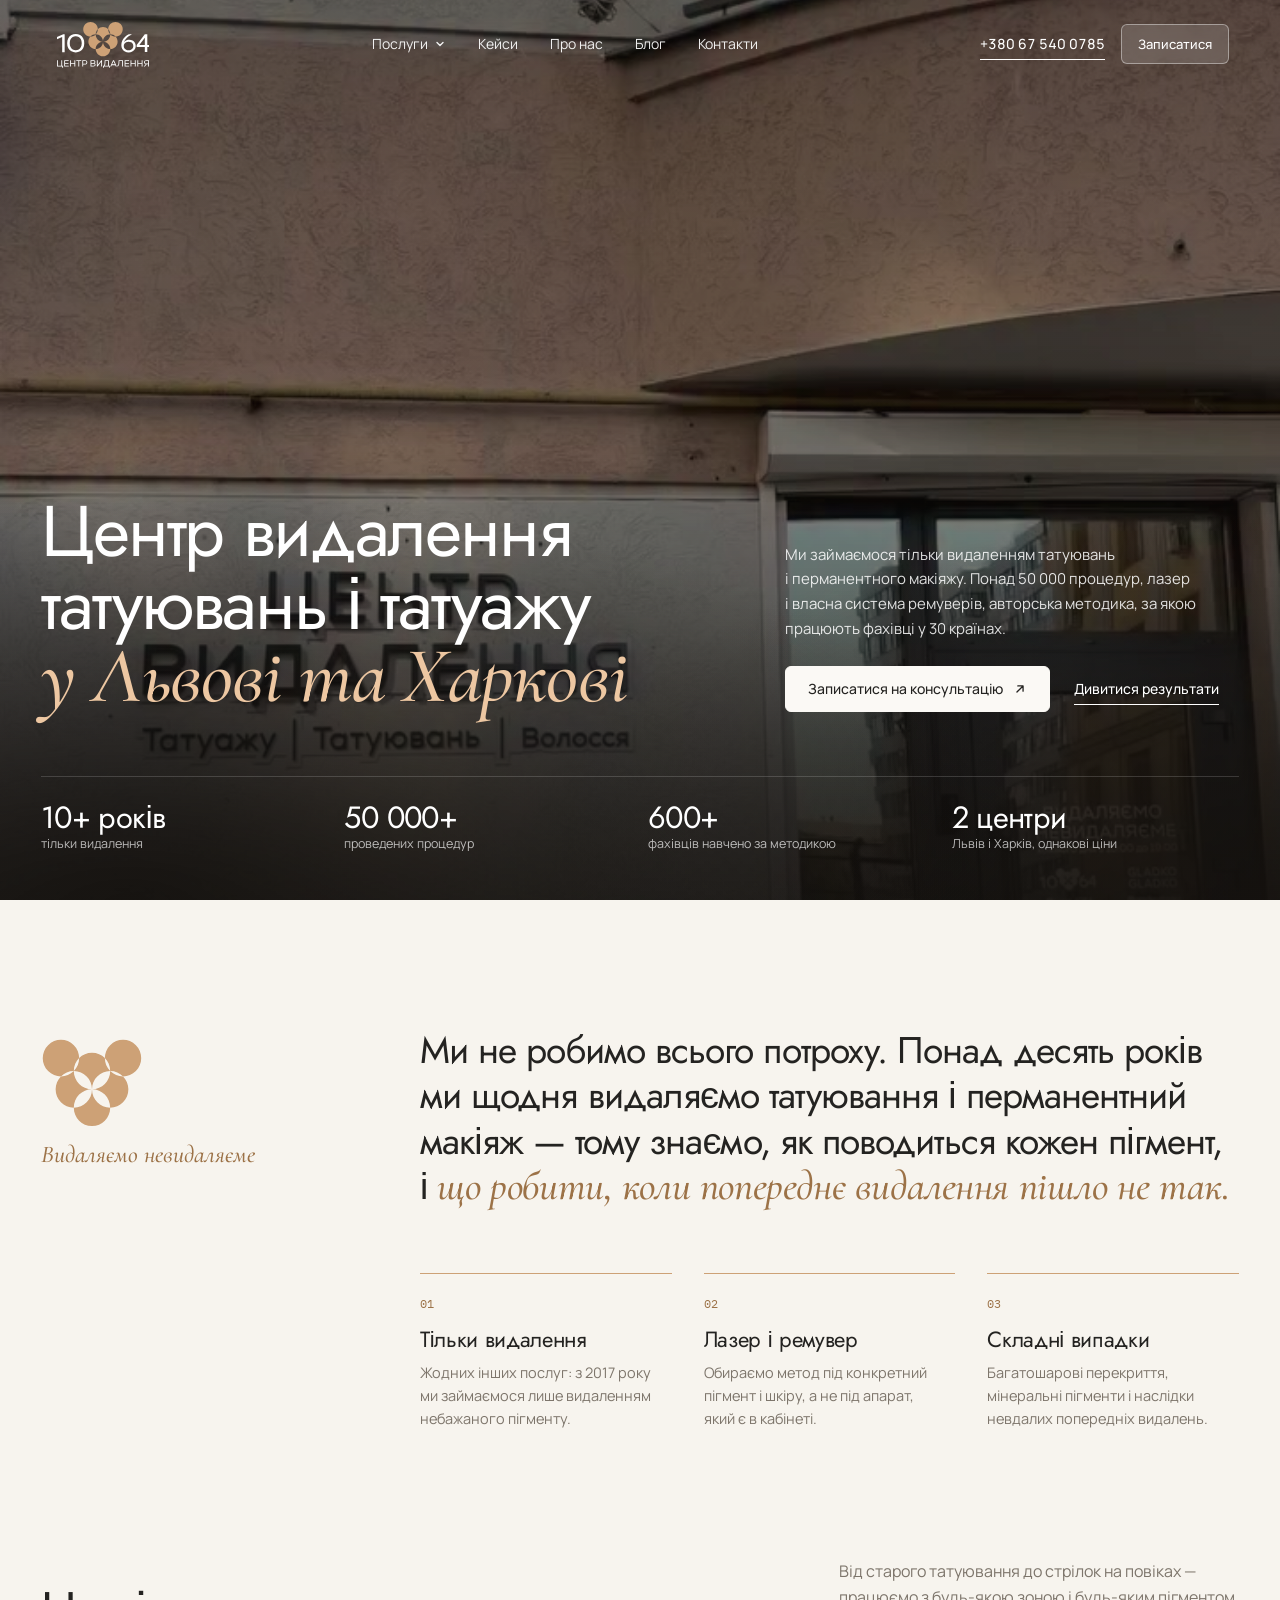
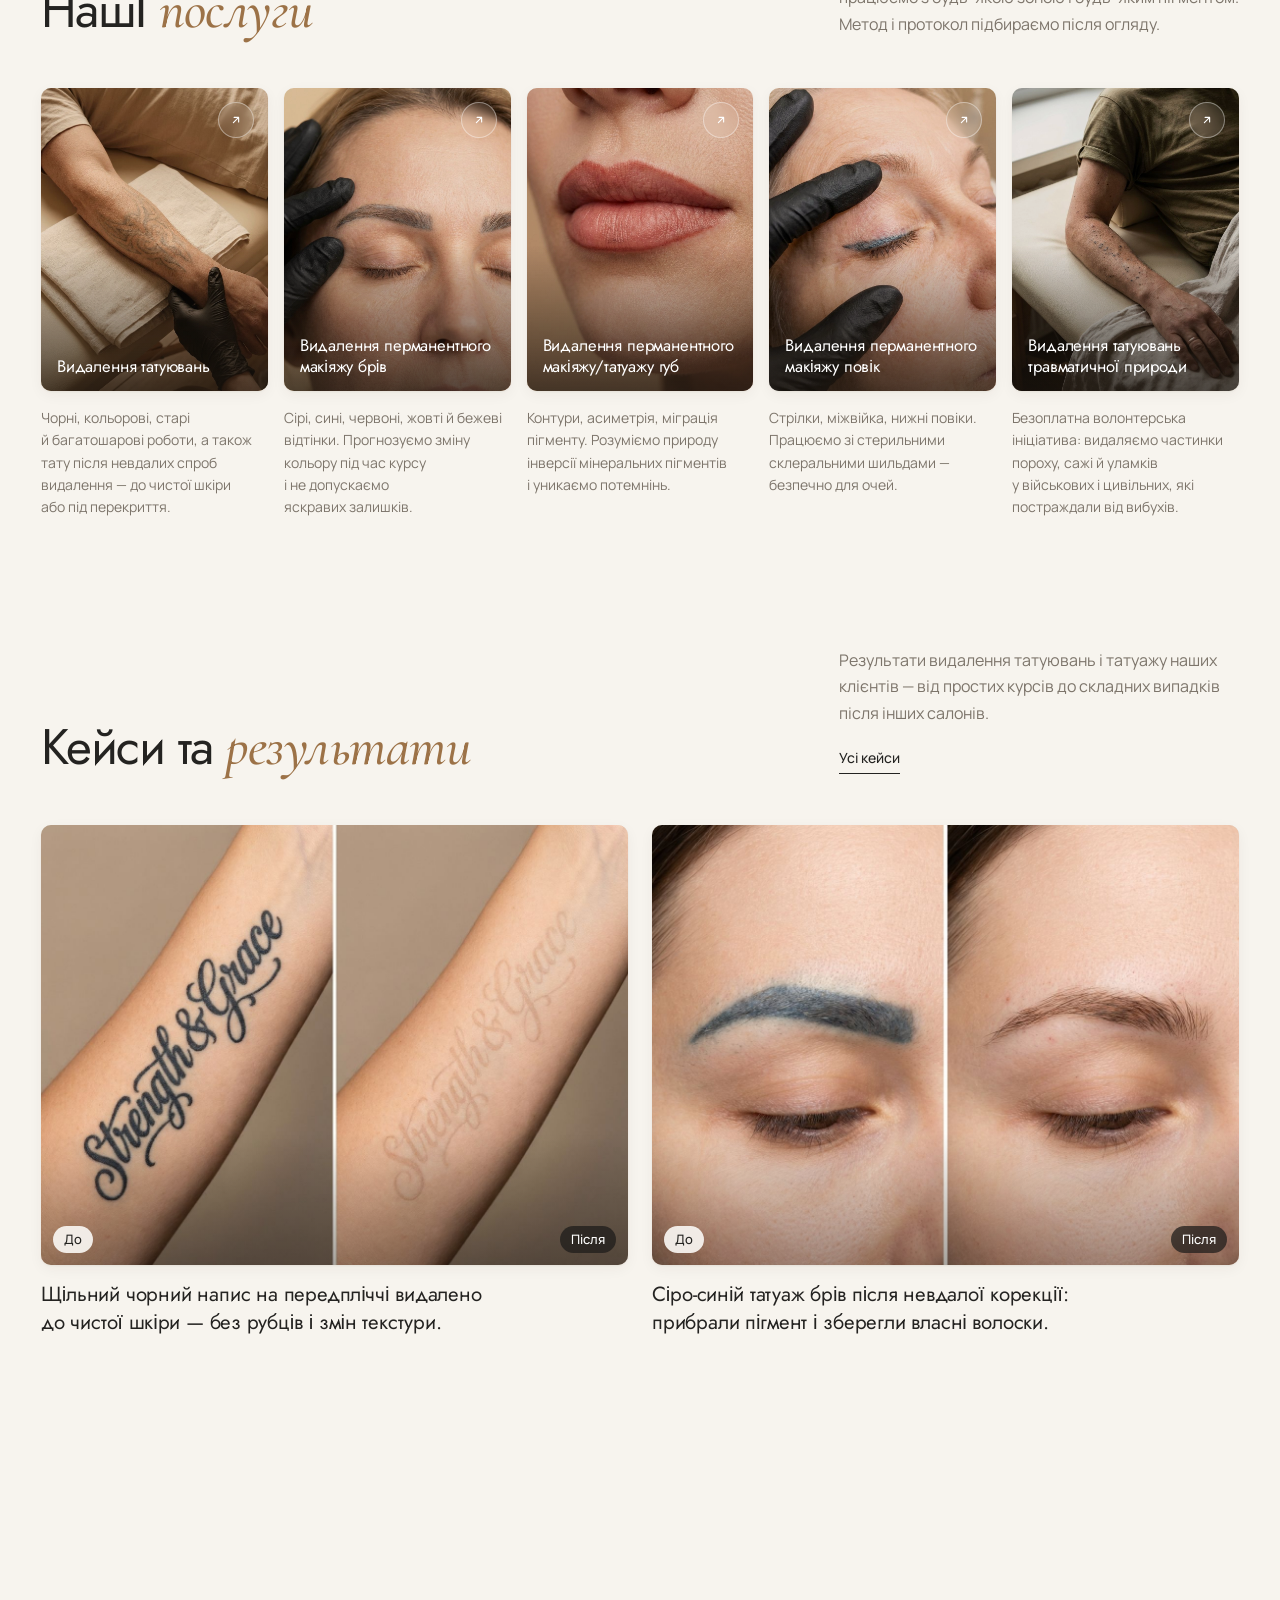
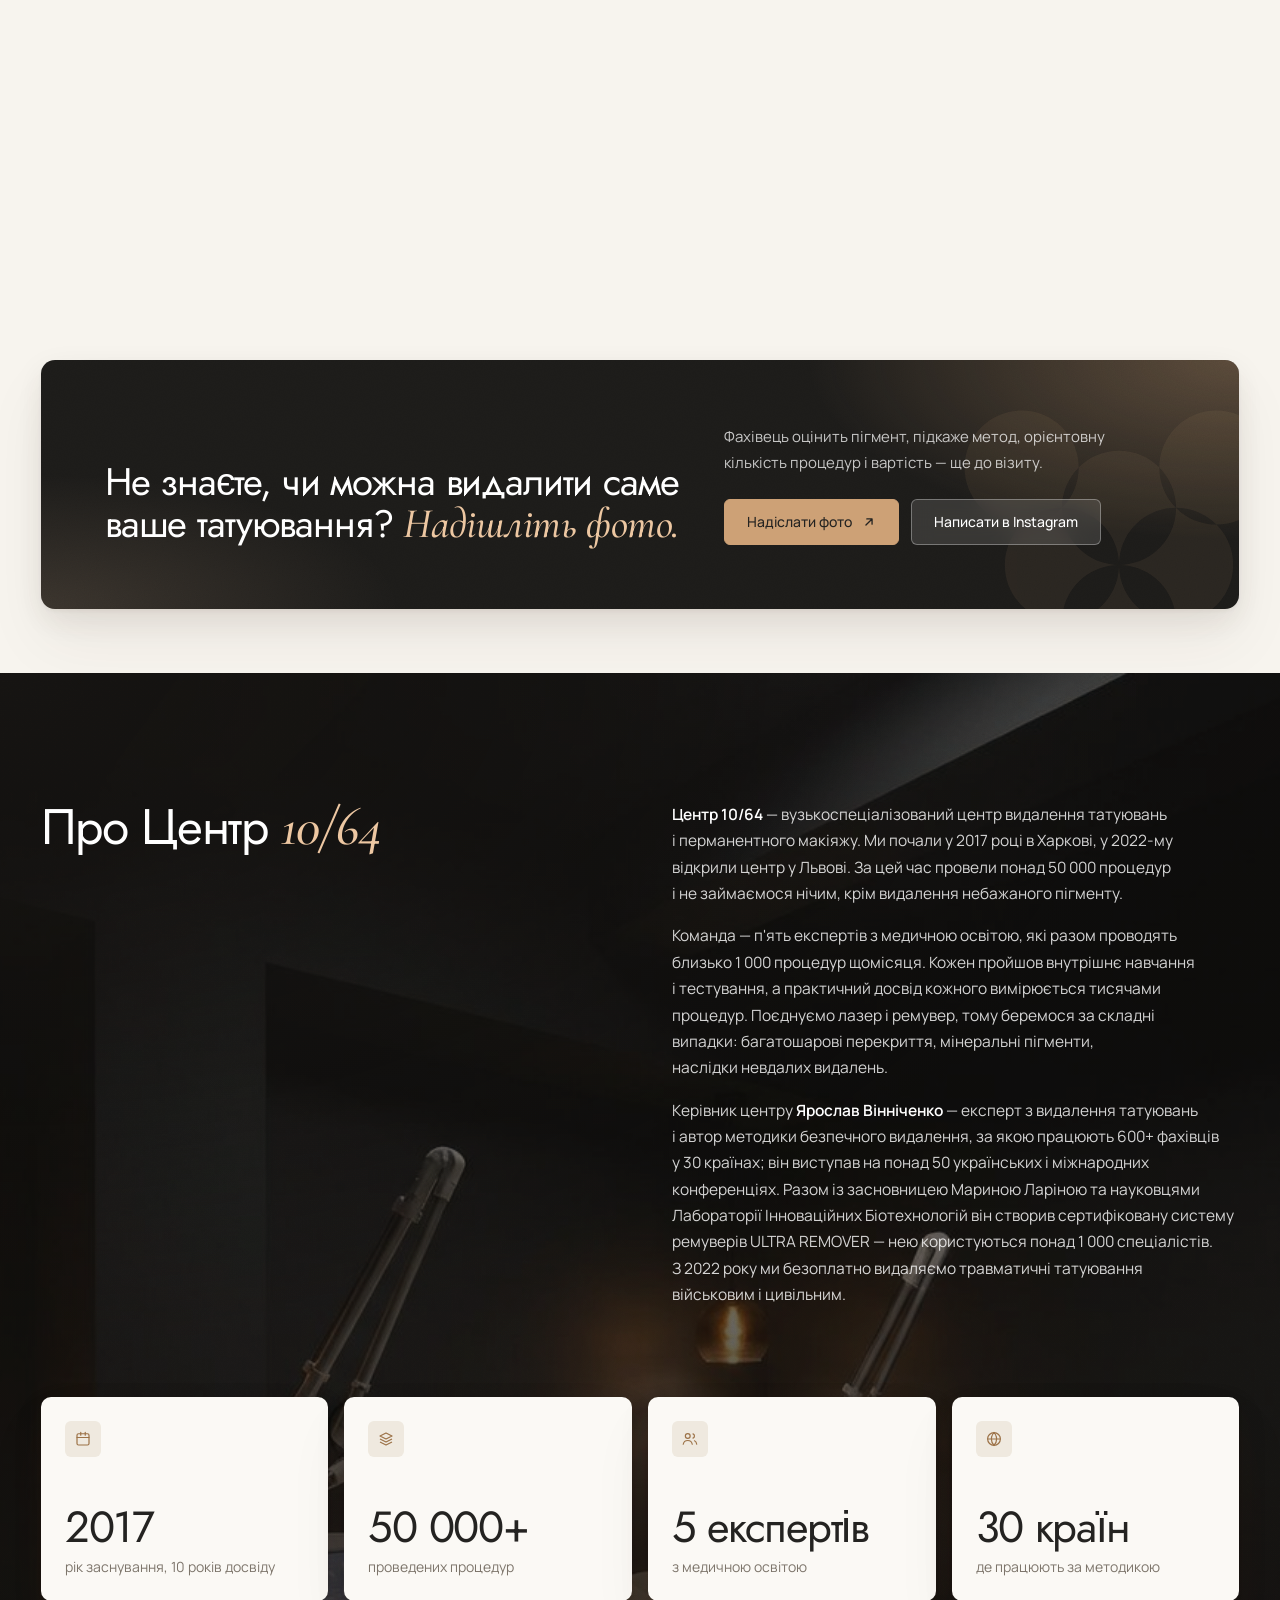
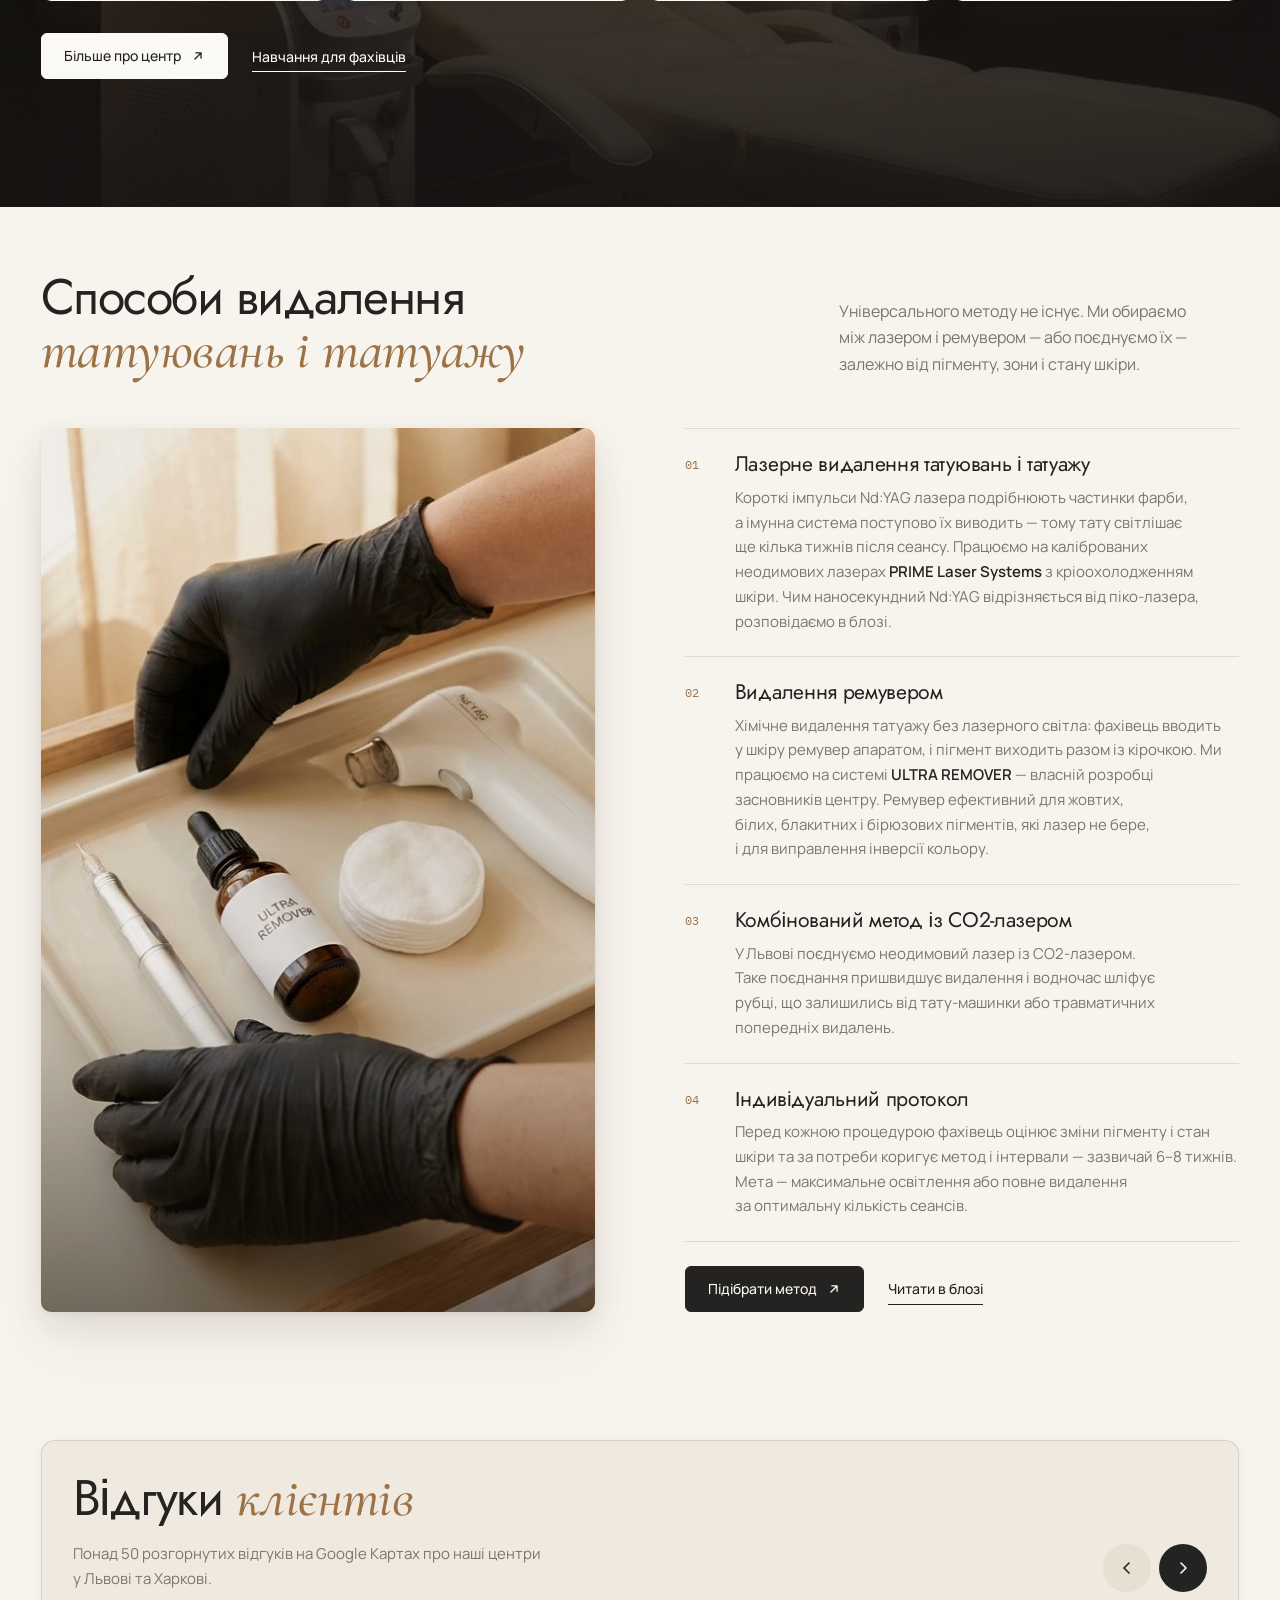
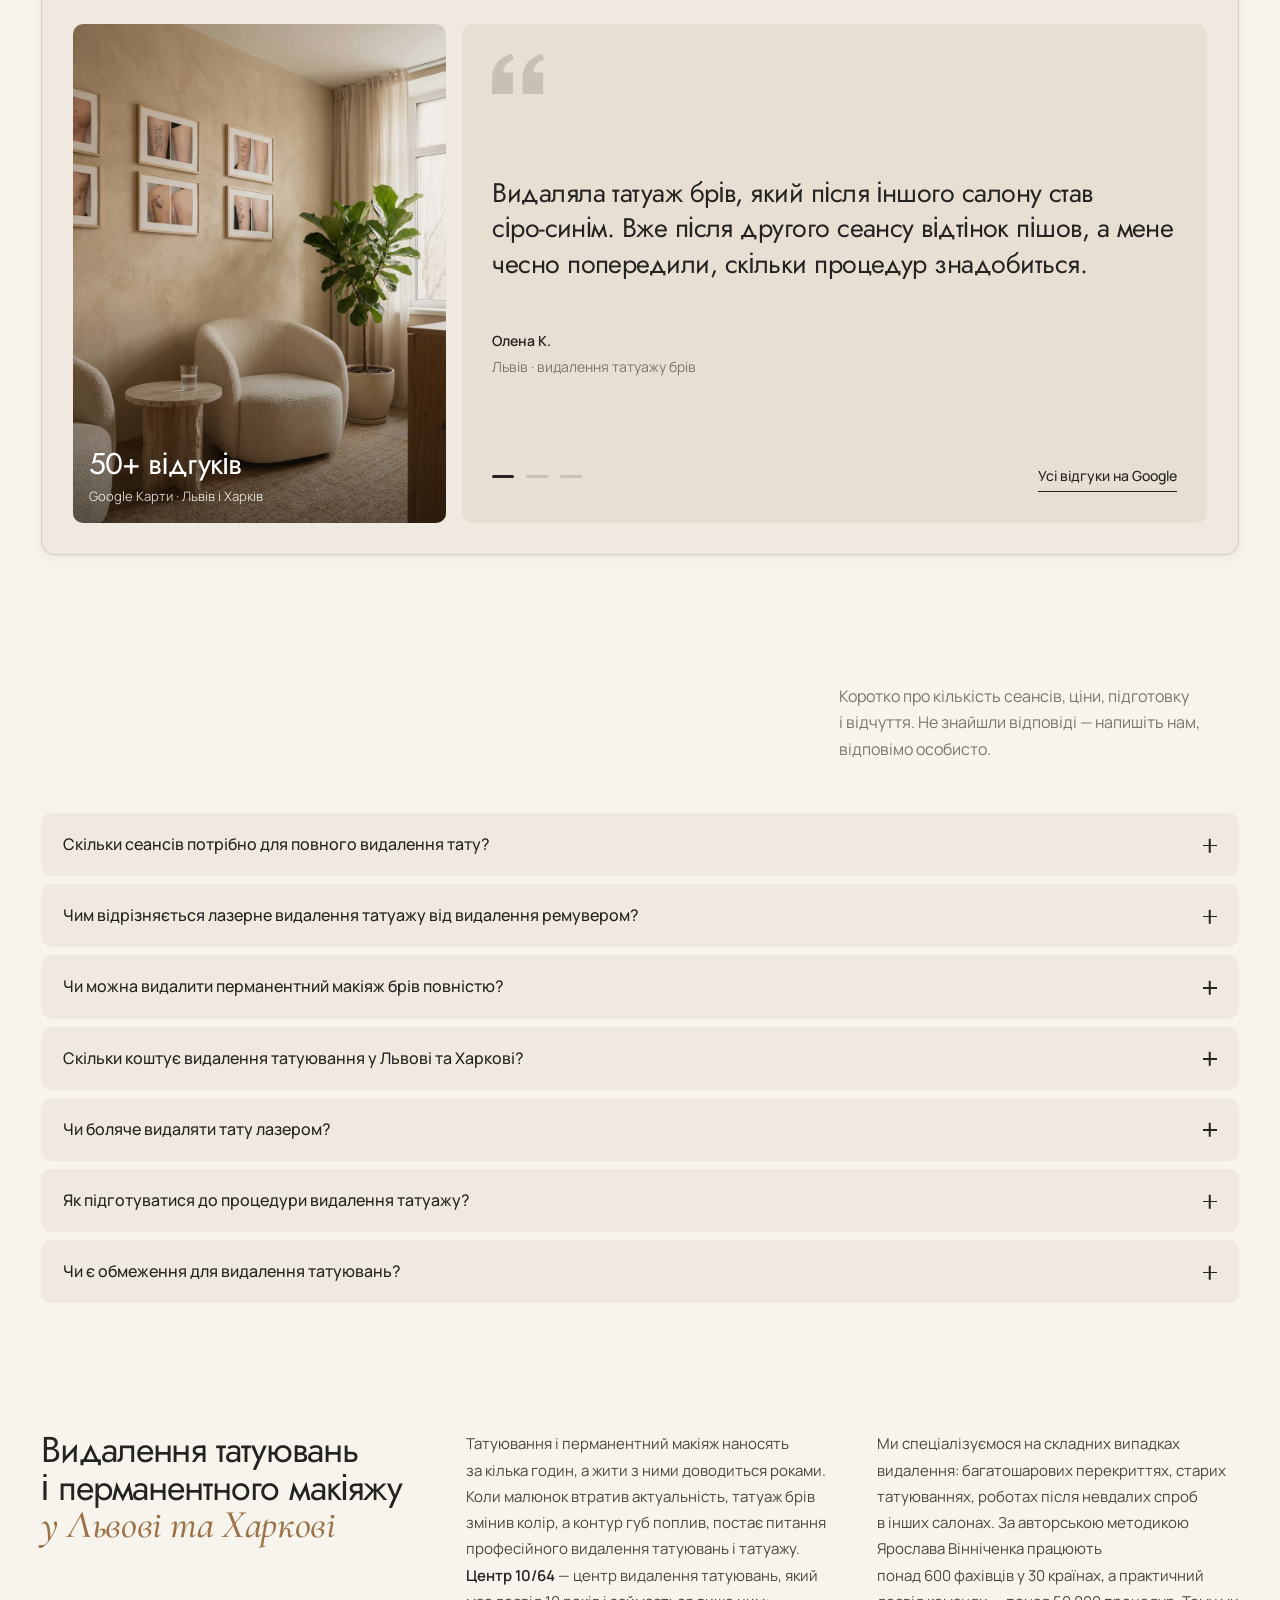
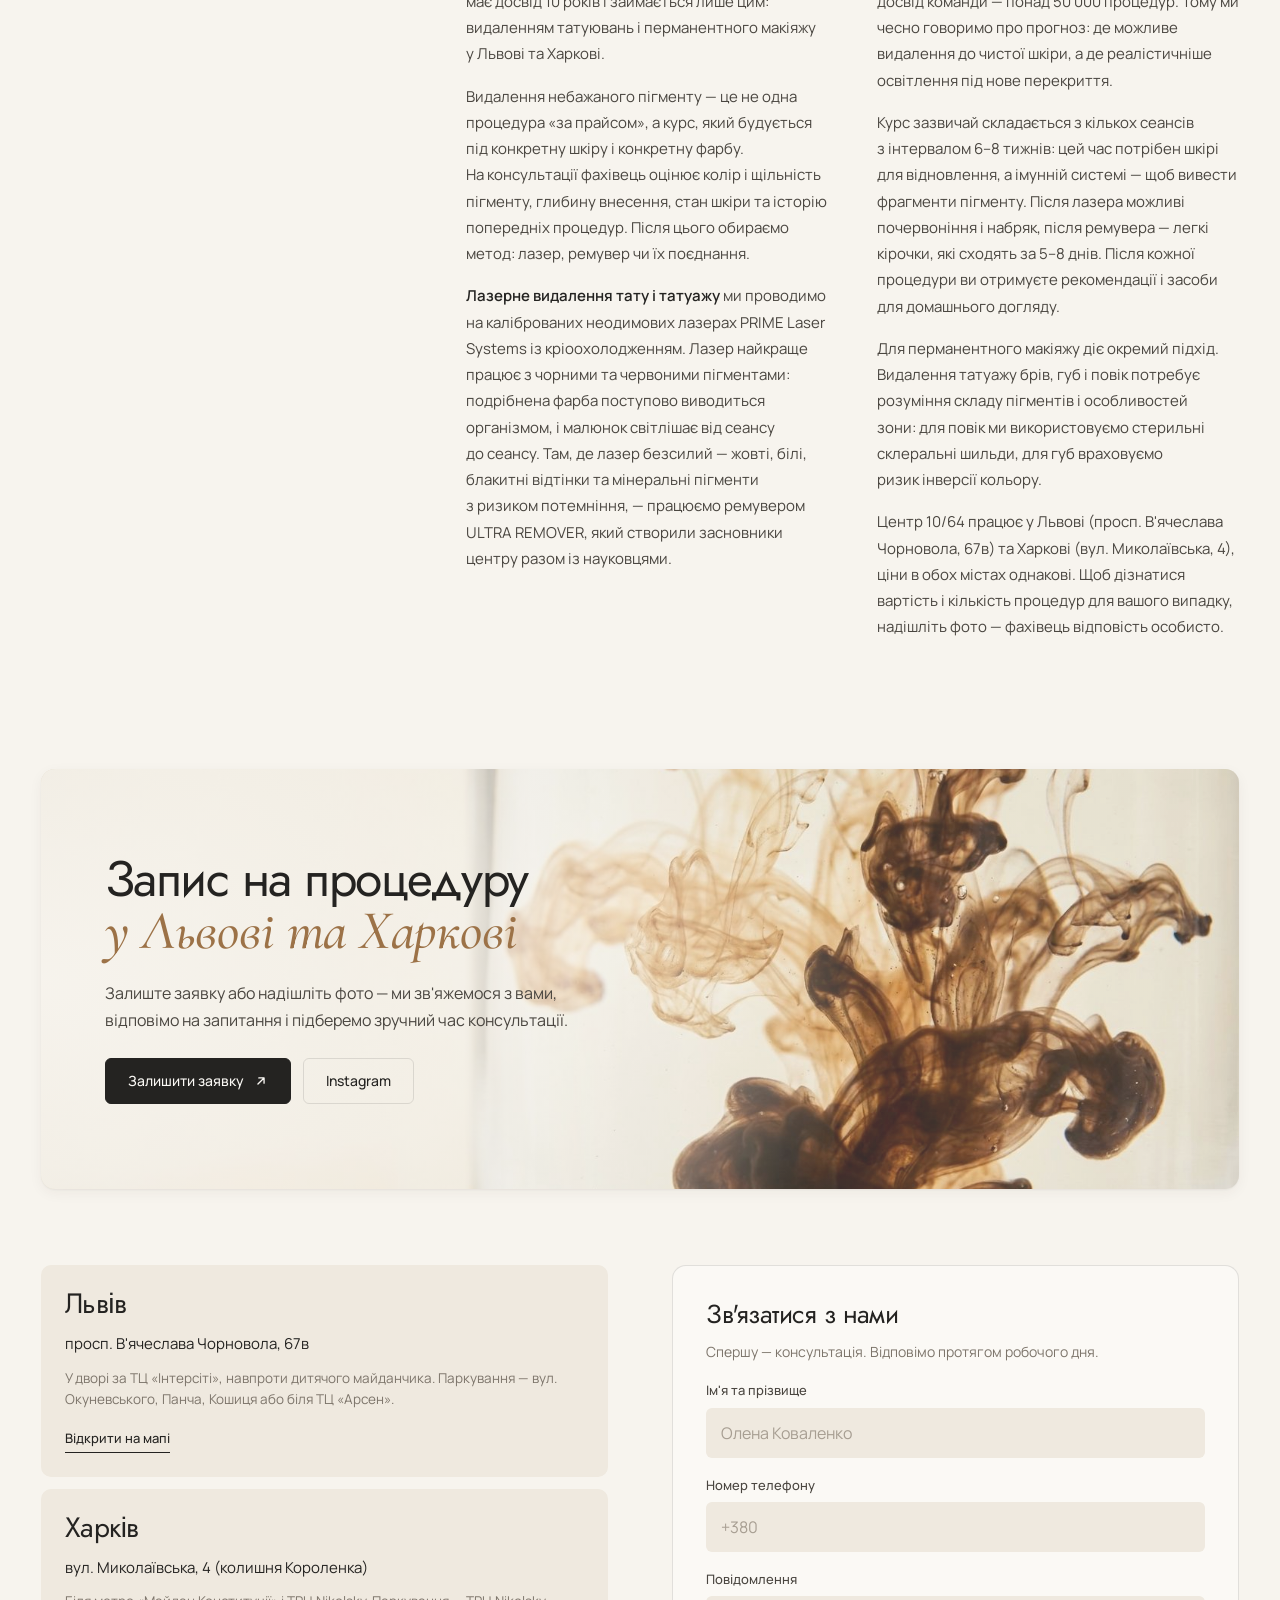
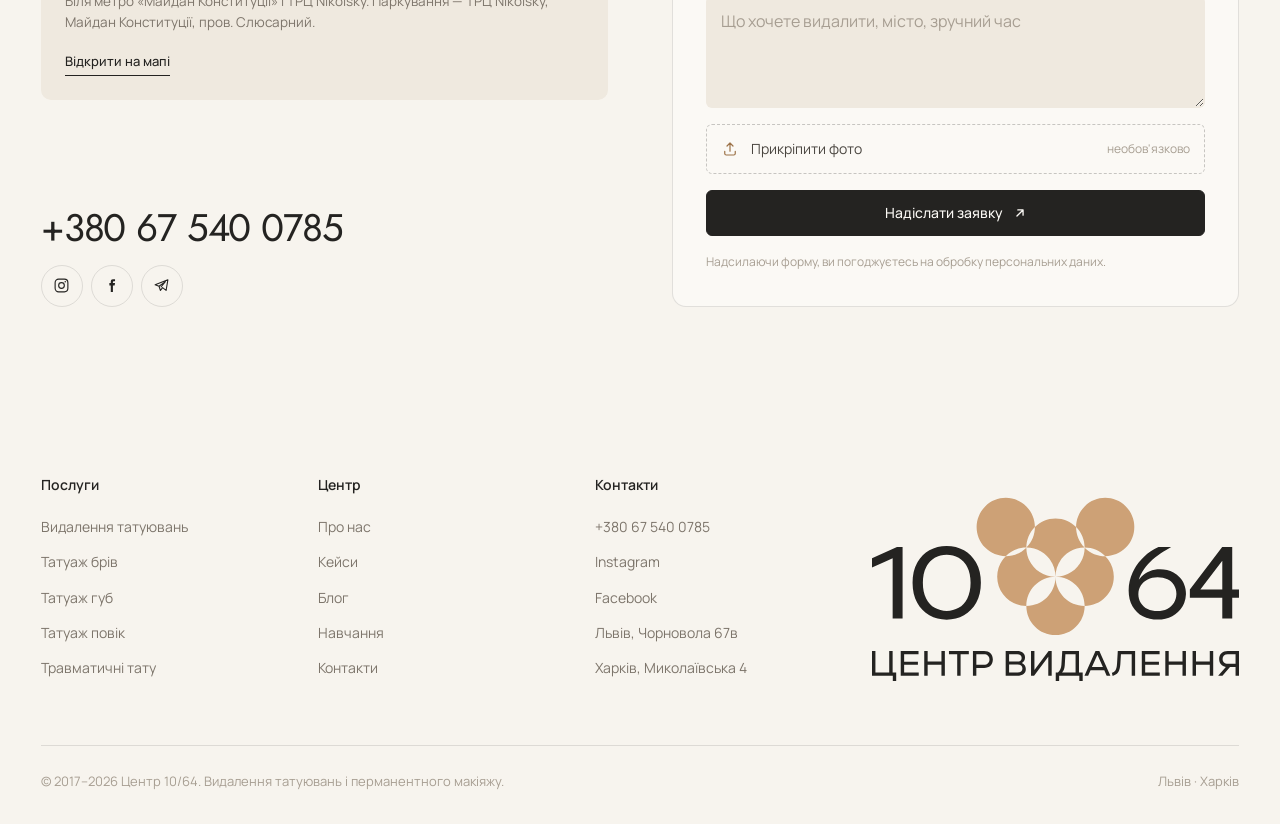
==== commit c25651bb: "Remove decorative labels; full-width mobile buttons - Drop eyebrow labels, badge, case meta and meth" ====
--- a/index.html
+++ b/index.html
@@ -136,12 +136,6 @@
     }
 
     /* ============ TYPE ============ */
-    .label {
-      display: inline-flex; align-items: center; gap: 10px;
-      font-family: var(--f-mono); font-size: 11px; line-height: 1; letter-spacing: .1em; text-transform: uppercase; color: var(--ink-2);
-    }
-    .label::before { content: ""; width: 6px; height: 6px; border-radius: 50%; background: var(--brand); }
-    .label--light { color: rgba(255, 255, 255, .82); }
 
     .h1, .h2 { font-family: var(--f-display); font-weight: 400; letter-spacing: -0.03em; }
     .h1 { font-size: clamp(34px, 5.6vw, 80px); line-height: 1.02; }
@@ -333,7 +327,7 @@
     }
     .hero__inner { position: relative; z-index: 2; width: 100%; padding-top: 140px; padding-bottom: clamp(28px, 4vw, 48px); }
     .hero__grid { display: grid; gap: var(--s-6); align-items: end; }
-    .hero h1 { margin-top: var(--s-5); max-width: 13.5em; }
+    .hero h1 { max-width: 13.5em; }
     .hero h1 .accent { display: block; color: var(--brand-light); }
     .hero__side { display: grid; gap: var(--s-5); max-width: 440px; }
     .hero__side p { font-size: 15px; line-height: 1.65; color: rgba(255,255,255,.86); }
@@ -382,7 +376,7 @@
 
     /* ============ SECTION HEAD ============ */
     .head { display: grid; gap: var(--s-5); margin-bottom: clamp(32px, 4vw, 56px); align-items: end; }
-    .head .h2 { margin-top: var(--s-5); }
+    .head .h2 { margin-top: 0; }
     .head__aside { display: grid; gap: var(--s-4); justify-items: start; }
 
     /* ============ SERVICES ============ */
@@ -407,7 +401,6 @@
       transition: transform .5s var(--ease-spring), opacity .3s;
     }
     .svc__arrow svg { width: 12px; height: 12px; }
-    .svc__badge { position: absolute; top: 16px; left: 16px; z-index: 2; padding: 6px 10px; border-radius: 99px; background: var(--brand); color: var(--ink); font-family: var(--f-mono); font-size: 10px; letter-spacing: .08em; text-transform: uppercase; line-height: 1; }
     .svc p { font-size: 14px; line-height: 1.6; color: var(--muted); }
     .svc:hover .svc__media { transform: translateY(-4px); box-shadow: var(--shadow-2); }
     .svc:hover .svc__media img { transform: scale(1.06); }
@@ -424,10 +417,8 @@
     .case__media::after { content: ""; position: absolute; inset: 0; background: linear-gradient(to top, rgba(28,22,16,.38) 0%, rgba(28,22,16,0) 30%); }
     .case:hover .case__media img { transform: scale(1.03); }
     .case__tags { position: absolute; z-index: 2; left: 12px; right: 12px; bottom: 12px; display: flex; justify-content: space-between; }
-    .chip { display: inline-flex; align-items: center; gap: 8px; padding: 7px 11px; border-radius: 99px; background: rgba(251,249,245,.9); backdrop-filter: blur(8px); color: var(--ink); font-family: var(--f-mono); font-size: 10px; letter-spacing: .08em; text-transform: uppercase; line-height: 1; }
+    .chip { display: inline-flex; align-items: center; gap: 8px; padding: 7px 11px; border-radius: 99px; background: rgba(251,249,245,.9); backdrop-filter: blur(8px); color: var(--ink); font-family: var(--f-body); font-size: 13px; font-weight: 500; line-height: 1; }
     .chip--dark { background: rgba(28,27,25,.72); color: #fff; }
-    .case__meta { display: flex; align-items: center; gap: 10px; font-size: 13px; color: var(--muted); }
-    .case__meta i { width: 3px; height: 3px; border-radius: 50%; background: currentColor; }
     .case__text { font-family: var(--f-display); font-size: clamp(19px, 1.6vw, 22px); line-height: 1.35; letter-spacing: -0.01em; max-width: 30em; }
 
     /* ============ CTA STRIP ============ */
@@ -440,7 +431,7 @@
     }
     .cta-section { padding-bottom: calc(var(--section) * .5); }
     .cta-strip__inner { position: relative; z-index: 2; display: grid; gap: var(--s-6); padding: clamp(32px, 5vw, 64px); align-items: end; }
-    .cta-strip__title { font-family: var(--f-display); font-weight: 400; font-size: clamp(28px, 3vw, 42px); line-height: 1.1; letter-spacing: -0.03em; max-width: 16em; margin-top: var(--s-4); }
+    .cta-strip__title { font-family: var(--f-display); font-weight: 400; font-size: clamp(28px, 3vw, 42px); line-height: 1.1; letter-spacing: -0.03em; max-width: 16em; }
     .cta-strip__side { display: grid; gap: var(--s-5); }
     .cta-strip__side p { color: rgba(255,255,255,.75); font-size: 15px; max-width: 420px; }
     .cta-strip__btns { display: flex; flex-wrap: wrap; gap: var(--s-3); }
@@ -480,7 +471,6 @@
     .methods__media img { width: 100%; height: 100%; object-fit: cover; }
     .methods__media::before { content: ""; position: absolute; inset: 0; z-index: 1; background: #7a5a3c; mix-blend-mode: multiply; opacity: .12; }
     .methods__media::after { content: ""; position: absolute; inset: 0; z-index: 1; background: linear-gradient(to top, rgba(28,22,16,.5) 0%, rgba(28,22,16,0) 40%); }
-    .methods__caption { position: absolute; left: 16px; bottom: 16px; z-index: 2; }
     .steps { list-style: none; margin: 0; padding: 0; border-top: 1px solid var(--line); }
     .step {
       display: grid; grid-template-columns: 34px 1fr; gap: var(--s-4); padding: 22px 0; border-bottom: 1px solid var(--line);
@@ -566,7 +556,7 @@
     .booking__bg img { width: 100%; height: 100%; object-fit: cover; object-position: right center; opacity: .9; }
     .booking__bg::after { content: ""; position: absolute; inset: 0; background: radial-gradient(70% 120% at 0% 50%, rgba(247,244,238,.96) 0%, rgba(247,244,238,.7) 55%, rgba(247,244,238,.1) 100%); }
     .booking__inner { padding: clamp(32px, 5vw, 64px); display: grid; gap: var(--s-5); max-width: 720px; }
-    .booking__inner .h2 { margin-top: var(--s-2); }
+    .booking__inner .h2 { margin-top: 0; }
     .booking__inner p { color: var(--ink-2); max-width: 480px; }
     .booking__btns { display: flex; flex-wrap: wrap; gap: var(--s-3); }
 
@@ -704,8 +694,6 @@
       .nav__link { padding: 15px 8px; }
       .nav__link::after { bottom: 9px; left: 8px; right: 8px; }
       .header__phone { padding: 12px 0; }
-      .label { font-size: 12px; }
-      .chip, .svc__badge, .methods__caption { font-size: 12px; }
       .link { padding: 12px 0; }
       .link::after { bottom: 8px; }
       .contact__big { padding: 6px 0; }
@@ -714,9 +702,27 @@
       .dots button { width: 44px; height: 44px; }
       .dots button::before, .dots button::after { left: 8px; right: 8px; }
       .mnav__sub a { padding: 11px 0; }
-      .hero .label { letter-spacing: .03em; }
     }
     /* Touch: hover effects "stick" after a tap, so disable movement-on-hover */
+    /* Mobile: full-width, larger buttons; underlined links become outline buttons */
+    @media (max-width: 767px) {
+      .btn:not(.btn--cta) { width: 100%; min-height: 56px; padding: 0 24px; font-size: 16px; gap: 12px; }
+      .btn:not(.btn--cta) .ico { width: 16px; height: 16px; }
+      .link.link--btn {
+        width: 100%; min-height: 56px; padding: 0 24px; justify-content: center;
+        border: 1px solid rgba(36, 35, 33, .22); border-radius: var(--r-sm);
+        font-size: 16px; line-height: 1; transition: transform .5s var(--ease-spring), opacity .3s var(--ease);
+      }
+      .link.link--btn::after { display: none; }
+      .link.link--btn:active { transform: scale(.97); opacity: 1; }
+      .hero .link--btn, .about .link--btn { border-color: rgba(255, 255, 255, .4); }
+      .hero__ctas, .about__more, .methods__cta, .cta-strip__btns, .booking__btns { flex-direction: column; align-items: stretch; gap: var(--s-3); }
+      .head__aside { justify-items: stretch; }
+      .loc .link.link--btn { justify-self: stretch; font-size: 16px; margin-top: var(--s-2); }
+      .quote__foot { flex-direction: column; align-items: stretch; }
+      .quote__foot .dots { align-self: flex-start; }
+    }
+
     @media (hover: none) {
       .mnav__link:hover, .mnav__sub a:hover, .drop__link:hover img, .svc:hover .svc__media, .svc:hover .svc__media img,
       .case:hover .case__media img, .stat:hover, .loc:hover, .qa__btn:hover .qa__q, .btn:hover, .btn:hover .ico, .social:hover, .arrow:hover { transform: none; }
@@ -786,7 +792,6 @@
                 </a></li>
               </ul>
               <a class="drop__promo" href="/kontakty/">
-                <span class="label label--light">Безкоштовна&nbsp;оцінка</span>
                 <span class="drop__promo-title">Не&nbsp;знаєте, який метод підійде? <span class="accent">Надішліть&nbsp;фото.</span></span>
                 <span class="drop__promo-link">Написати нам <svg class="ico" aria-hidden="true"><use href="#i-arrow"/></svg></span>
               </a>
@@ -848,14 +853,13 @@
       <div class="hero__inner container">
         <div class="hero__grid">
           <div>
-            <span class="label label--light" data-in="1">Видаляємо&nbsp;невидаляєме&nbsp;· з&nbsp;2017&nbsp;року</span>
             <h1 class="h1" id="hero-title" data-in="2">Центр видалення татуювань і&nbsp;татуажу <span class="accent">у&nbsp;Львові та&nbsp;Харкові</span></h1>
           </div>
           <div class="hero__side" data-in="3">
             <p>Ми займаємося тільки видаленням татуювань і&nbsp;перманентного макіяжу. Понад&nbsp;50&nbsp;000&nbsp;процедур, лазер і&nbsp;власна система ремуверів, авторська методика, за&nbsp;якою працюють фахівці у&nbsp;30&nbsp;країнах.</p>
             <div class="hero__ctas">
               <a class="btn btn--light" href="#contacts">Записатися на&nbsp;консультацію <svg class="ico" aria-hidden="true"><use href="#i-arrow"/></svg></a>
-              <a class="link" href="#cases">Дивитися&nbsp;результати</a>
+              <a class="link link--btn" href="#cases">Дивитися&nbsp;результати</a>
             </div>
           </div>
         </div>
@@ -872,7 +876,6 @@
     <section class="section statement" aria-label="Наш підхід">
       <div class="container statement__grid">
         <div class="statement__side" data-reveal>
-          <span class="label">Наш&nbsp;підхід</span>
           <div class="statement__sign">
             <img class="statement__mark" src="assets/logo-mark.svg" alt="" width="122" height="104" aria-hidden="true">
             <p class="statement__slogan">Видаляємо&nbsp;невидаляєме</p>
@@ -908,7 +911,6 @@
       <div class="container">
         <div class="head">
           <div data-reveal>
-            <span class="label">Напрямки&nbsp;роботи</span>
             <h2 class="h2" id="services-title">Наші&nbsp;<span class="accent">послуги</span></h2>
           </div>
           <div class="head__aside" data-reveal>
@@ -952,11 +954,10 @@
           <a class="svc" href="/poslugy/vydalennya-travmatychnyh-tatuyuvan/" data-reveal>
             <div class="svc__media">
               <img src="images/svc-trauma.jpg" alt="Травматичне татуювання — частинки пороху в шкірі передпліччя" width="896" height="1200" loading="lazy">
-              <span class="svc__badge">Безоплатно</span>
               <span class="svc__arrow" aria-hidden="true"><svg><use href="#i-arrow"/></svg></span>
               <h3 class="svc__title">Видалення татуювань травматичної&nbsp;природи</h3>
             </div>
-            <p>Волонтерська ініціатива: видаляємо частинки пороху, сажі й&nbsp;уламків у&nbsp;військових і&nbsp;цивільних, які постраждали від&nbsp;вибухів.</p>
+            <p>Безоплатна волонтерська ініціатива: видаляємо частинки пороху, сажі й&nbsp;уламків у&nbsp;військових і&nbsp;цивільних, які постраждали від&nbsp;вибухів.</p>
           </a>
         </div>
       </div>
@@ -968,12 +969,11 @@
       <div class="container">
         <div class="head">
           <div data-reveal>
-            <span class="label">Портфоліо</span>
             <h2 class="h2" id="cases-title">Кейси та&nbsp;<span class="accent">результати</span></h2>
           </div>
           <div class="head__aside" data-reveal>
             <p class="lead">Результати видалення татуювань і&nbsp;татуажу наших клієнтів&nbsp;— від&nbsp;простих курсів до&nbsp;складних випадків після інших&nbsp;салонів.</p>
-            <a class="link" href="/keysy/">Усі кейси</a>
+            <a class="link link--btn" href="/keysy/">Усі кейси</a>
           </div>
         </div>
 
@@ -983,7 +983,6 @@
               <img src="images/case-1.jpg" alt="Татуювання-напис на передпліччі до і після лазерного видалення" width="1200" height="896" loading="lazy">
               <div class="case__tags"><span class="chip">До</span><span class="chip chip--dark">Після</span></div>
             </div>
-            <div class="case__meta"><span>Татуювання</span><i></i><span>Лазер&nbsp;Nd:YAG</span></div>
             <p class="case__text">Щільний чорний напис на&nbsp;передпліччі видалено до&nbsp;чистої шкіри&nbsp;— без&nbsp;рубців і&nbsp;змін&nbsp;текстури.</p>
           </article>
           <article class="case" data-reveal>
@@ -991,7 +990,6 @@
               <img src="images/case-2.jpg" alt="Татуаж брів до і після видалення" width="1200" height="896" loading="lazy">
               <div class="case__tags"><span class="chip">До</span><span class="chip chip--dark">Після</span></div>
             </div>
-            <div class="case__meta"><span>Брови</span><i></i><span>Лазер +&nbsp;ремувер</span></div>
             <p class="case__text"><span class="nw">Сіро-синій</span> татуаж брів після невдалої корекції: прибрали пігмент і&nbsp;зберегли власні&nbsp;волоски.</p>
           </article>
           <article class="case" data-reveal>
@@ -999,7 +997,6 @@
               <img src="images/case-3.jpg" alt="Перманентний макіяж губ до і після видалення контуру" width="1200" height="896" loading="lazy">
               <div class="case__tags"><span class="chip">До</span><span class="chip chip--dark">Після</span></div>
             </div>
-            <div class="case__meta"><span>Губи</span><i></i><span>Ремувер&nbsp;ULTRA</span></div>
             <p class="case__text">Темний контур губ із&nbsp;ризиком інверсії кольору видалено ремувером&nbsp;— без&nbsp;потемнінь.</p>
           </article>
           <article class="case" data-reveal>
@@ -1007,7 +1004,6 @@
               <img src="images/case-4.jpg" alt="Багатошарове кольорове татуювання на плечі до і після освітлення" width="1200" height="770" loading="lazy">
               <div class="case__tags"><span class="chip">До</span><span class="chip chip--dark">Після</span></div>
             </div>
-            <div class="case__meta"><span>Перекриття</span><i></i><span>Лазер</span></div>
             <p class="case__text">Кольорове багатошарове перекриття на&nbsp;плечі освітлено під&nbsp;нову роботу&nbsp;майстра.</p>
           </article>
         </div>
@@ -1020,7 +1016,6 @@
         <img class="cta-strip__mark" src="assets/logo-mark.svg" alt="" aria-hidden="true">
         <div class="cta-strip__inner on-dark">
           <div>
-            <span class="label label--light">Безкоштовна&nbsp;оцінка</span>
             <p class="cta-strip__title">Не&nbsp;знаєте, чи&nbsp;можна видалити саме ваше татуювання? <span class="accent">Надішліть&nbsp;фото.</span></p>
           </div>
           <div class="cta-strip__side">
@@ -1042,7 +1037,6 @@
       <div class="container on-dark">
         <div class="about__top">
           <div data-reveal>
-            <span class="label label--light">Про&nbsp;нас</span>
             <h2 class="h2" id="about-title">Про&nbsp;Центр&nbsp;<span class="accent">10/64</span></h2>
           </div>
           <div class="about__body" data-reveal>
@@ -1067,13 +1061,13 @@
           </div>
           <div class="stat" data-reveal>
             <span class="stat__icon" aria-hidden="true"><svg><use href="#i-globe"/></svg></span>
-            <div><b>30&nbsp;країн</b><span>де працюють за&nbsp;авторською&nbsp;методикою</span></div>
+            <div><b>30&nbsp;країн</b><span>де працюють за&nbsp;методикою</span></div>
           </div>
         </div>
 
         <div class="about__more" data-reveal>
           <a class="btn btn--light" href="/pro-nas/">Більше про&nbsp;центр <svg class="ico" aria-hidden="true"><use href="#i-arrow"/></svg></a>
-          <a class="link" href="/navchannya/">Навчання для&nbsp;фахівців</a>
+          <a class="link link--btn" href="/navchannya/">Навчання для&nbsp;фахівців</a>
         </div>
       </div>
     </section>
@@ -1083,7 +1077,6 @@
       <div class="container">
         <div class="head">
           <div data-reveal>
-            <span class="label">Як&nbsp;ми&nbsp;працюємо</span>
             <h2 class="h2" id="methods-title">Способи видалення <span class="accent">татуювань і&nbsp;татуажу</span></h2>
           </div>
           <div class="head__aside" data-reveal>
@@ -1094,7 +1087,6 @@
         <div class="methods__grid">
           <div class="methods__media" data-reveal>
             <img src="images/methods.jpg" alt="Інструменти для видалення: лазерна насадка, апарат і ремувер ULTRA REMOVER" width="1200" height="896" loading="lazy">
-            <span class="methods__caption chip">Лазер · ремувер ·&nbsp;CO2</span>
           </div>
 
           <div class="methods__content" data-reveal>
@@ -1131,7 +1123,7 @@
 
             <div class="methods__cta">
               <a class="btn" href="#contacts">Підібрати метод <svg class="ico" aria-hidden="true"><use href="#i-arrow"/></svg></a>
-              <a class="link" href="/blog/">Читати в&nbsp;блозі</a>
+              <a class="link link--btn" href="/blog/">Читати в&nbsp;блозі</a>
             </div>
           </div>
         </div>
@@ -1145,7 +1137,6 @@
         <div class="reviews__box" data-reveal>
           <div class="reviews__head">
             <div>
-              <span class="label">Відгуки</span>
               <h2 class="h2" id="reviews-title">Відгуки&nbsp;<span class="accent">клієнтів</span></h2>
               <p>Понад&nbsp;50&nbsp;розгорнутих відгуків на&nbsp;Google Картах про&nbsp;наші центри у&nbsp;Львові та&nbsp;Харкові.</p>
             </div>
@@ -1182,7 +1173,7 @@
               </div>
               <div class="quote__foot">
                 <div class="dots" role="tablist" aria-label="Відгуки"></div>
-                <a class="link" href="https://www.google.com/maps/search/?api=1&amp;query=%D0%A6%D0%B5%D0%BD%D1%82%D1%80+10%2F64" target="_blank" rel="noopener">Усі відгуки на&nbsp;Google</a>
+                <a class="link link--btn" href="https://www.google.com/maps/search/?api=1&amp;query=%D0%A6%D0%B5%D0%BD%D1%82%D1%80+10%2F64" target="_blank" rel="noopener">Усі відгуки на&nbsp;Google</a>
               </div>
             </div>
           </div>
@@ -1195,7 +1186,6 @@
       <div class="container">
         <div class="head">
           <div data-reveal>
-            <span class="label">FAQ</span>
             <h2 class="h2" id="faq-title">Часті&nbsp;<span class="accent">запитання</span></h2>
           </div>
           <div class="head__aside" data-reveal>
@@ -1240,7 +1230,6 @@
     <section class="section seo" aria-labelledby="seo-title">
       <div class="container seo__grid">
         <div class="seo__head" data-reveal>
-          <span class="label">Центр&nbsp;10/64</span>
           <h2 class="h2" id="seo-title">Видалення татуювань і&nbsp;перманентного&nbsp;макіяжу <span class="accent accent--block">у&nbsp;Львові та&nbsp;Харкові</span></h2>
         </div>
         <div class="seo__text" data-reveal>
@@ -1261,7 +1250,6 @@
         <div class="booking" data-reveal>
           <div class="booking__bg"><img src="images/cta-bg.jpg" alt="" width="1584" height="672" loading="lazy"></div>
           <div class="booking__inner">
-            <span class="label">Запис</span>
             <h2 class="h2" id="contacts-title">Запис на&nbsp;процедуру <span class="accent accent--block">у&nbsp;Львові та&nbsp;Харкові</span></h2>
             <p>Залиште заявку або&nbsp;надішліть фото&nbsp;— ми зв'яжемося з&nbsp;вами, відповімо на&nbsp;запитання і&nbsp;підберемо зручний час&nbsp;консультації.</p>
             <div class="booking__btns">
@@ -1275,20 +1263,19 @@
           <div class="contact__info" data-reveal>
             <div class="locations">
               <div class="loc">
-                <div class="loc__city"><b>Львів</b><span class="label">з&nbsp;2022</span></div>
+                <div class="loc__city"><b>Львів</b></div>
                 <address>просп. В'ячеслава Чорновола,&nbsp;67в</address>
                 <p>У&nbsp;дворі за&nbsp;ТЦ «Інтерсіті», навпроти дитячого майданчика. Паркування&nbsp;— вул. Окуневського, Панча, Кошиця або&nbsp;біля ТЦ&nbsp;«Арсен».</p>
-                <a class="link" href="https://www.google.com/maps/search/?api=1&amp;query=%D0%BF%D1%80%D0%BE%D1%81%D0%BF.+%D0%A7%D0%BE%D1%80%D0%BD%D0%BE%D0%B2%D0%BE%D0%BB%D0%B0+67%D0%B2+%D0%9B%D1%8C%D0%B2%D1%96%D0%B2" target="_blank" rel="noopener">Відкрити на&nbsp;мапі</a>
+                <a class="link link--btn" href="https://www.google.com/maps/search/?api=1&amp;query=%D0%BF%D1%80%D0%BE%D1%81%D0%BF.+%D0%A7%D0%BE%D1%80%D0%BD%D0%BE%D0%B2%D0%BE%D0%BB%D0%B0+67%D0%B2+%D0%9B%D1%8C%D0%B2%D1%96%D0%B2" target="_blank" rel="noopener">Відкрити на&nbsp;мапі</a>
               </div>
               <div class="loc">
-                <div class="loc__city"><b>Харків</b><span class="label">з&nbsp;2017</span></div>
+                <div class="loc__city"><b>Харків</b></div>
                 <address>вул. Миколаївська, 4 (колишня&nbsp;Короленка)</address>
                 <p>Біля метро «Майдан Конституції» і&nbsp;ТРЦ Nikolsky. Паркування&nbsp;— ТРЦ Nikolsky, Майдан Конституції, пров.&nbsp;Слюсарний.</p>
-                <a class="link" href="https://www.google.com/maps/search/?api=1&amp;query=%D0%B2%D1%83%D0%BB.+%D0%9C%D0%B8%D0%BA%D0%BE%D0%BB%D0%B0%D1%97%D0%B2%D1%81%D1%8C%D0%BA%D0%B0+4+%D0%A5%D0%B0%D1%80%D0%BA%D1%96%D0%B2" target="_blank" rel="noopener">Відкрити на&nbsp;мапі</a>
+                <a class="link link--btn" href="https://www.google.com/maps/search/?api=1&amp;query=%D0%B2%D1%83%D0%BB.+%D0%9C%D0%B8%D0%BA%D0%BE%D0%BB%D0%B0%D1%97%D0%B2%D1%81%D1%8C%D0%BA%D0%B0+4+%D0%A5%D0%B0%D1%80%D0%BA%D1%96%D0%B2" target="_blank" rel="noopener">Відкрити на&nbsp;мапі</a>
               </div>
             </div>
             <div class="contact__direct">
-              <span class="label">Зателефонувати або&nbsp;написати</span>
               <a class="contact__big" href="tel:+380675400785">+380&nbsp;67&nbsp;540&nbsp;0785</a>
               <div class="socials">
                 <a class="social" href="https://www.instagram.com/laser_1064/" target="_blank" rel="noopener" aria-label="Instagram @laser_1064"><svg><use href="#i-insta"/></svg></a>
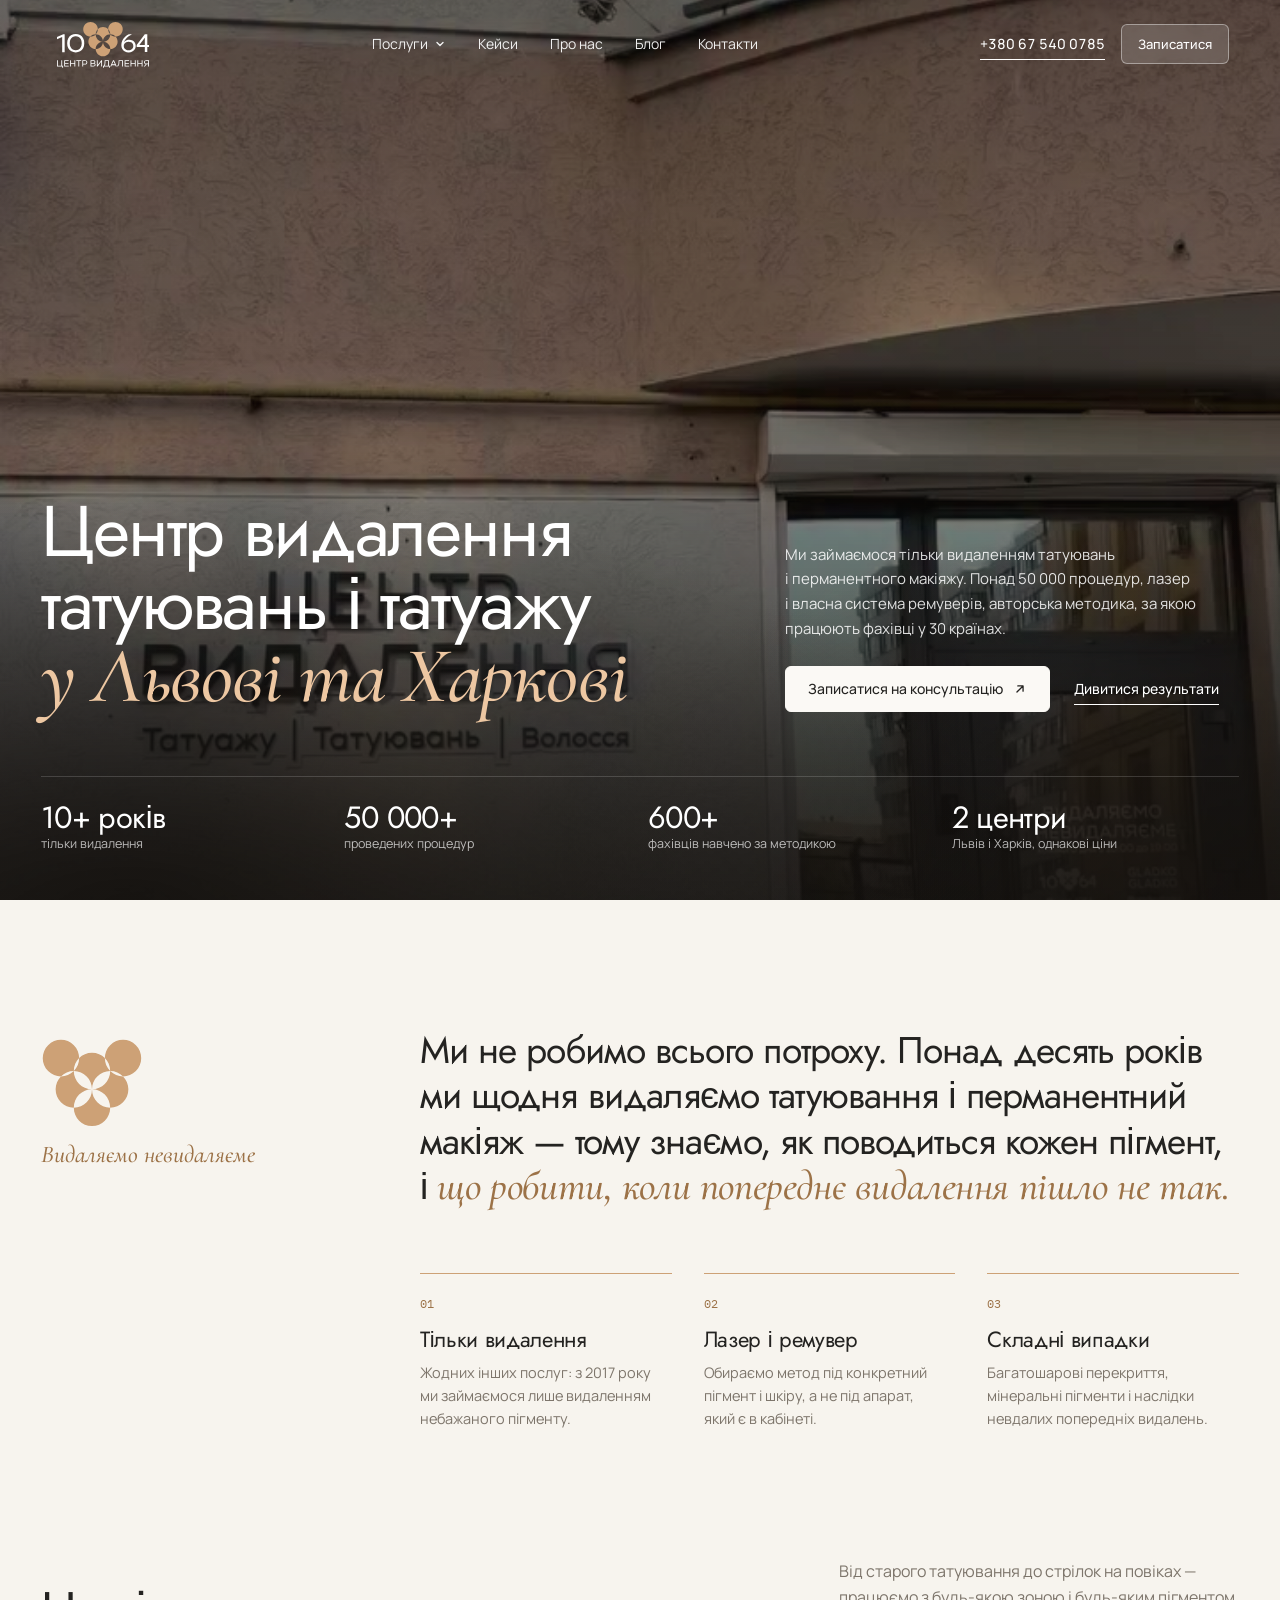
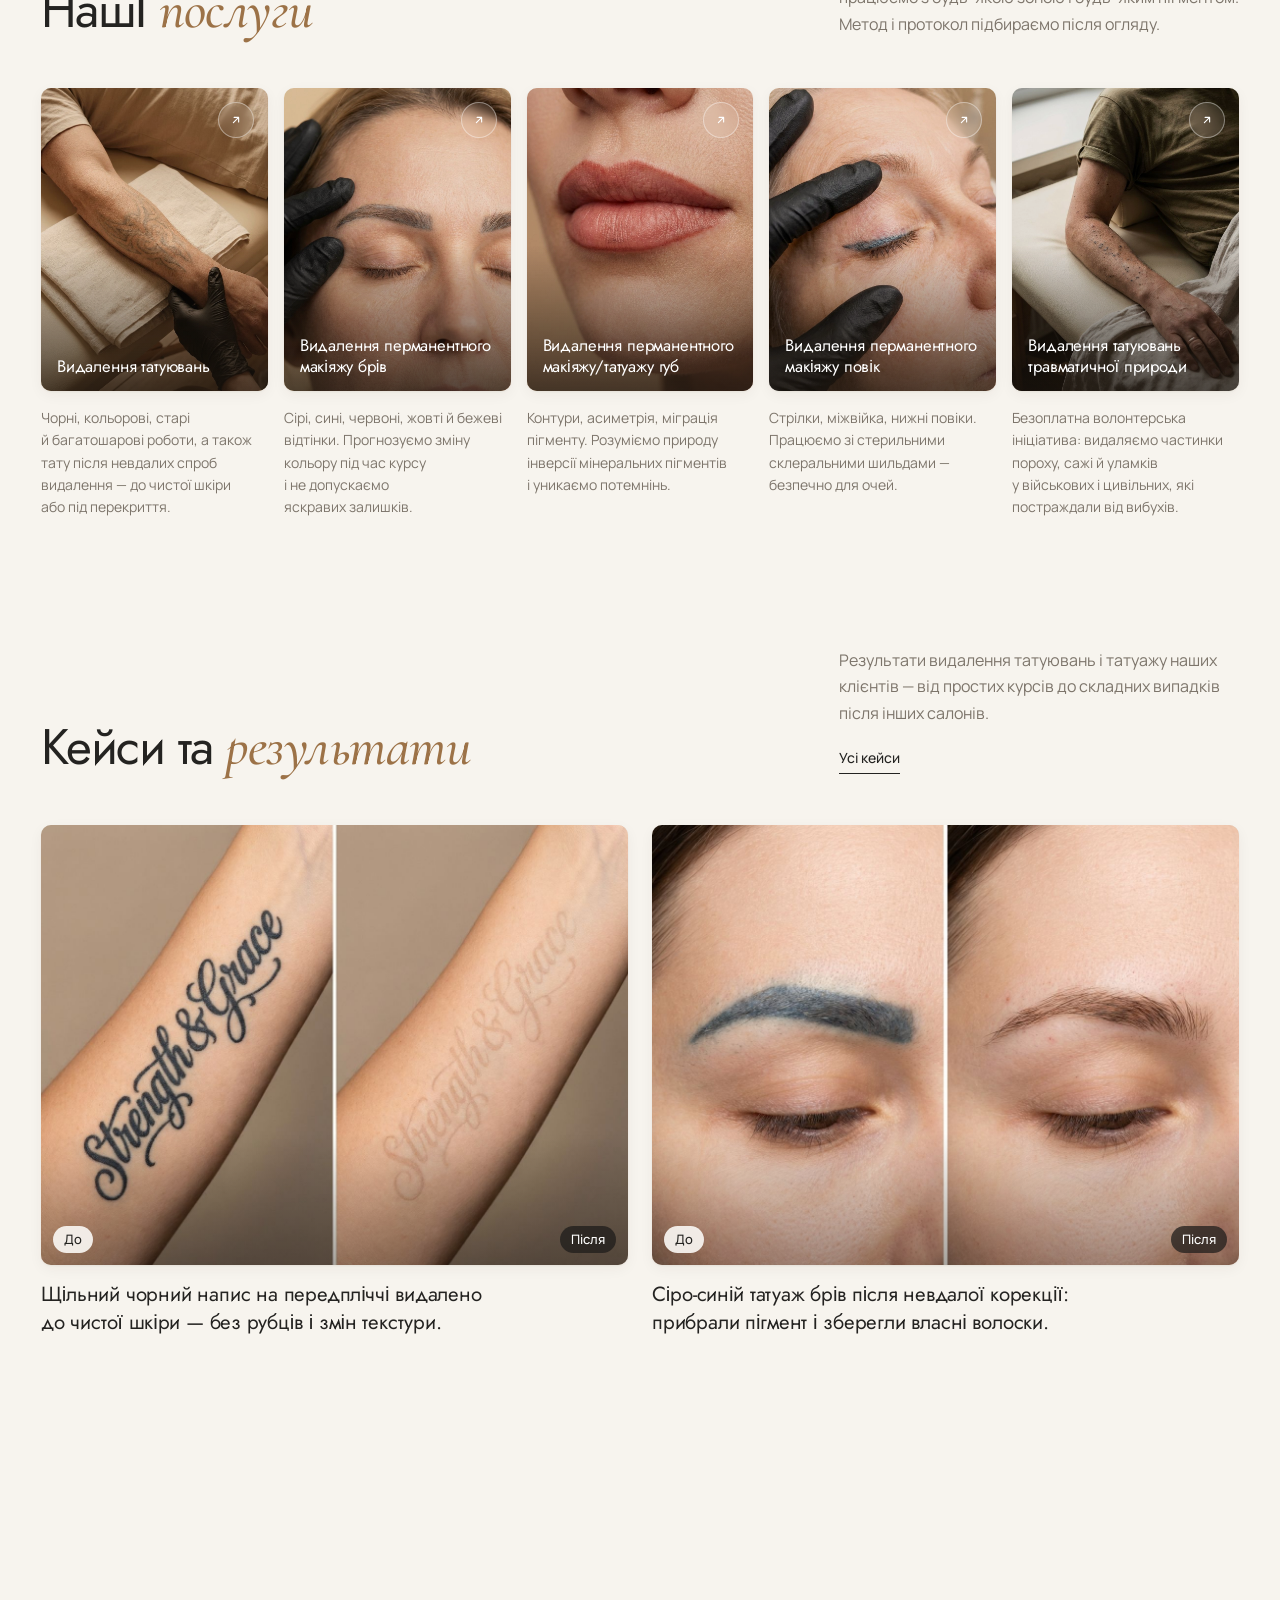
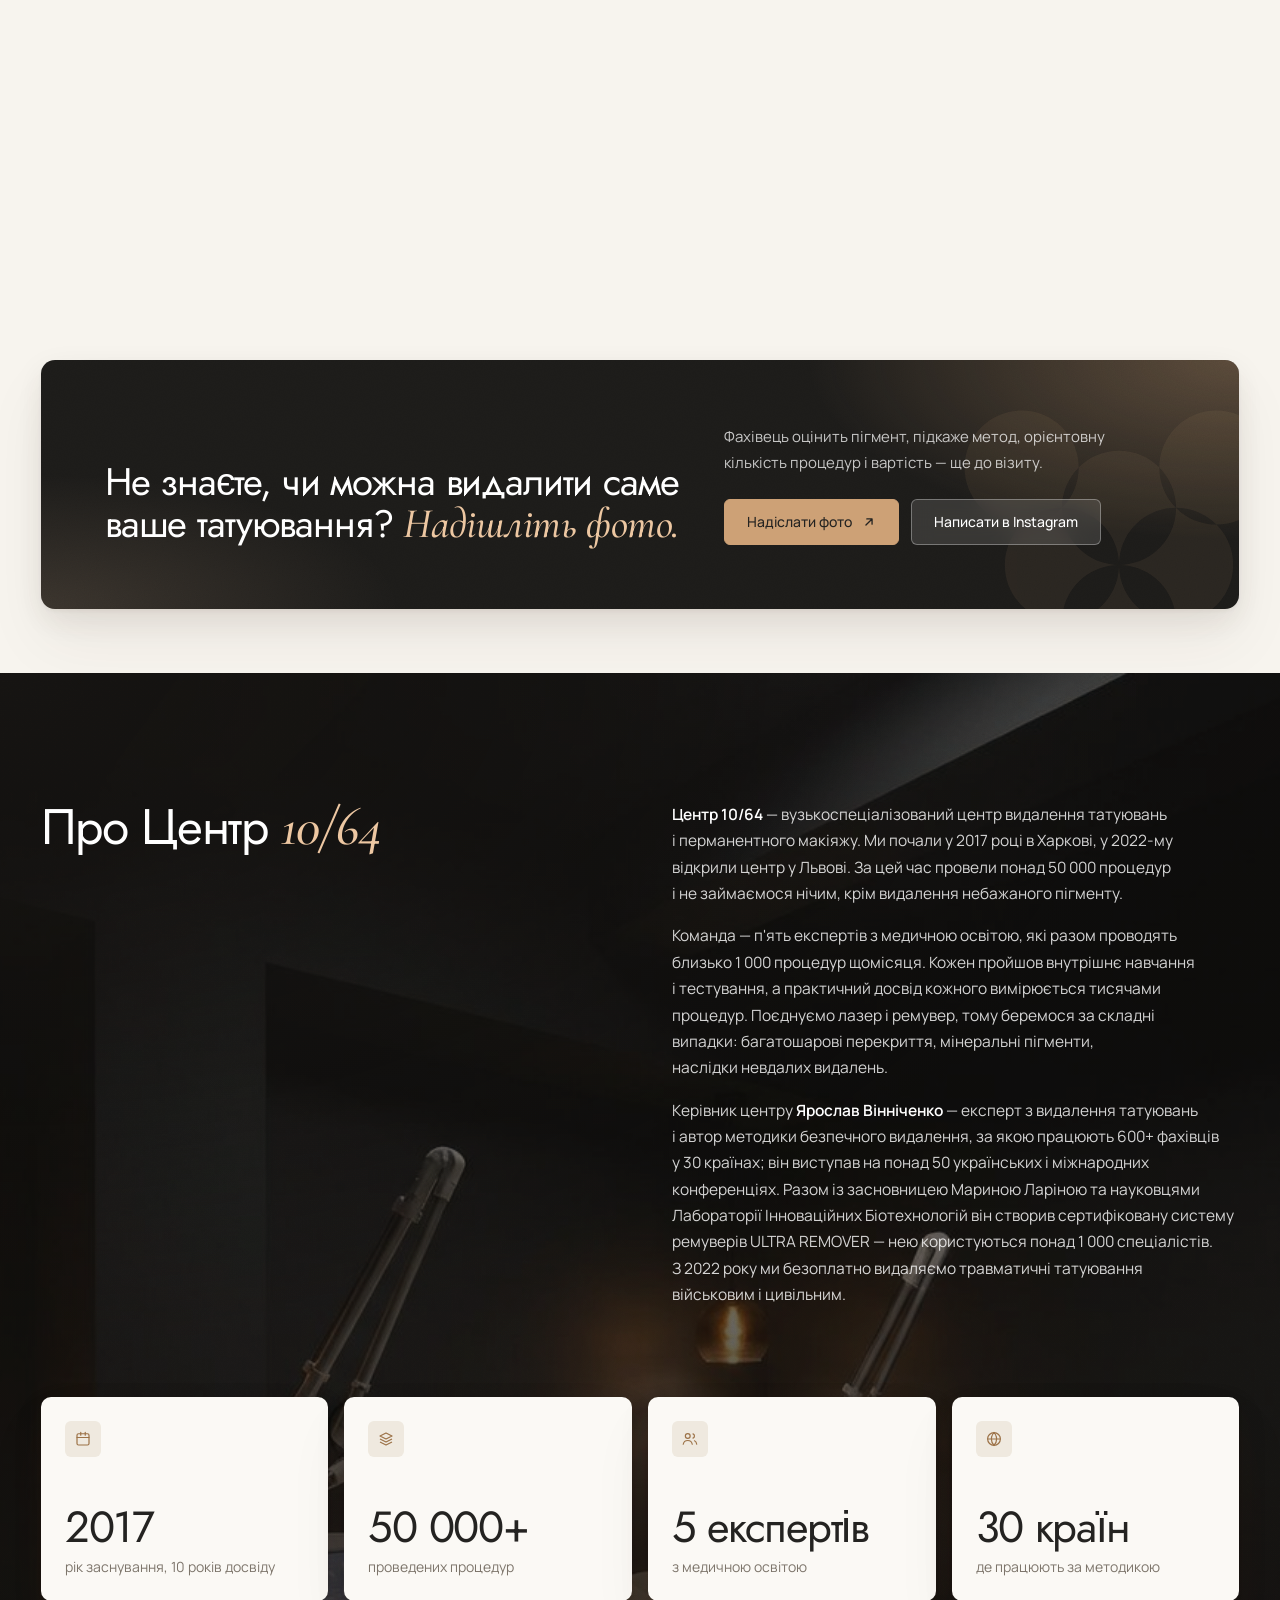
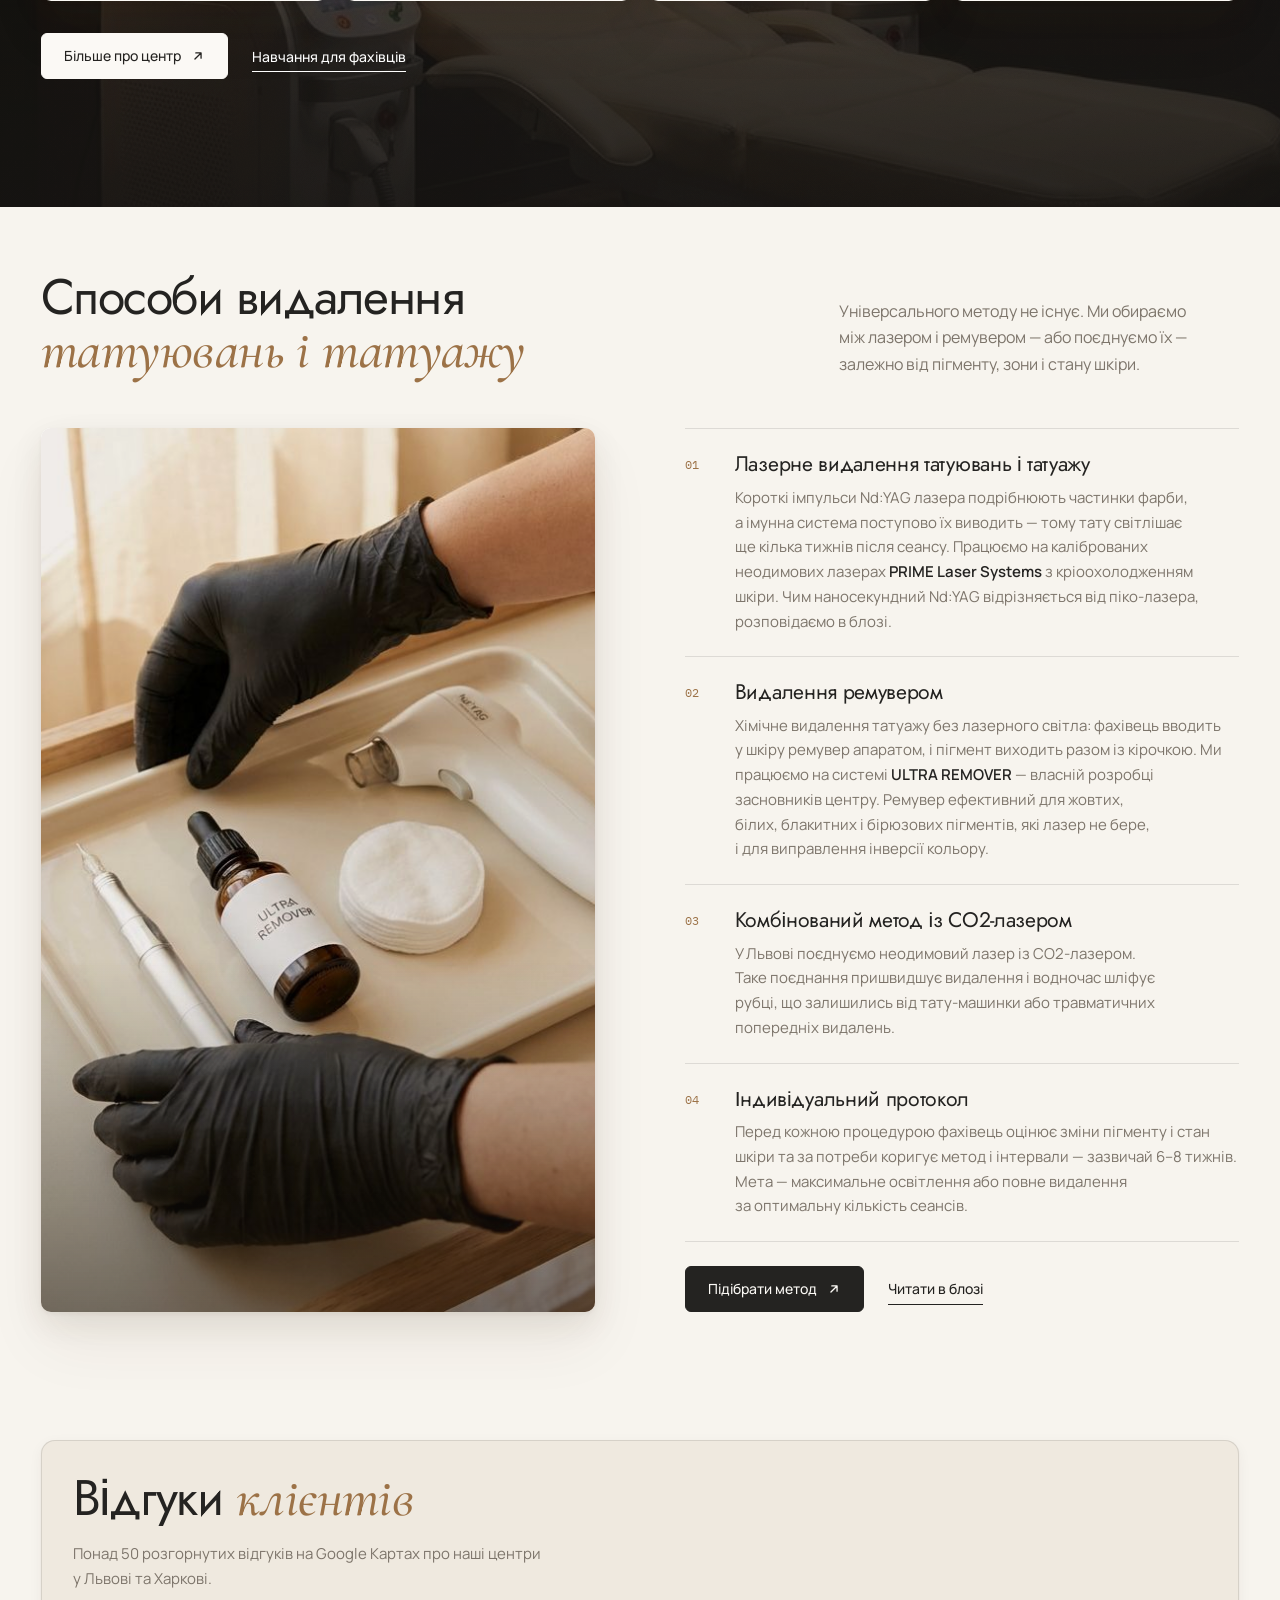
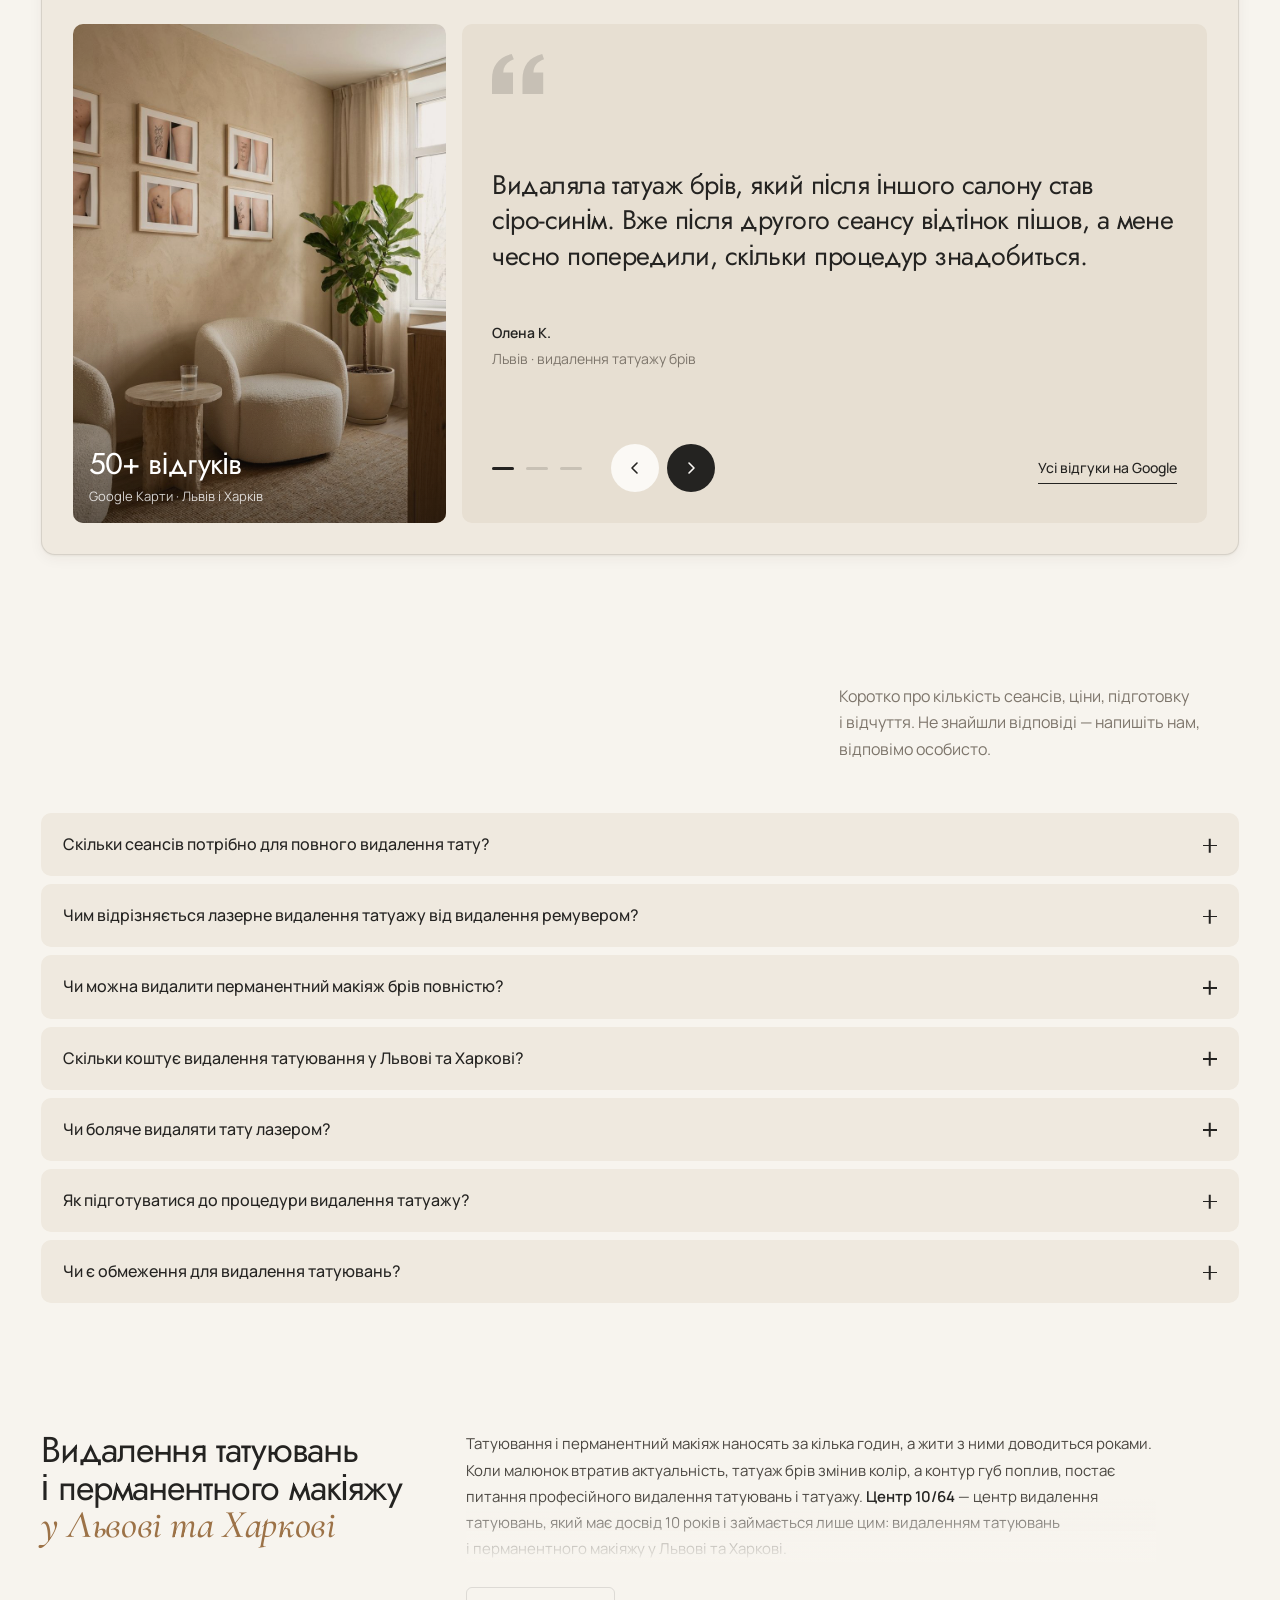
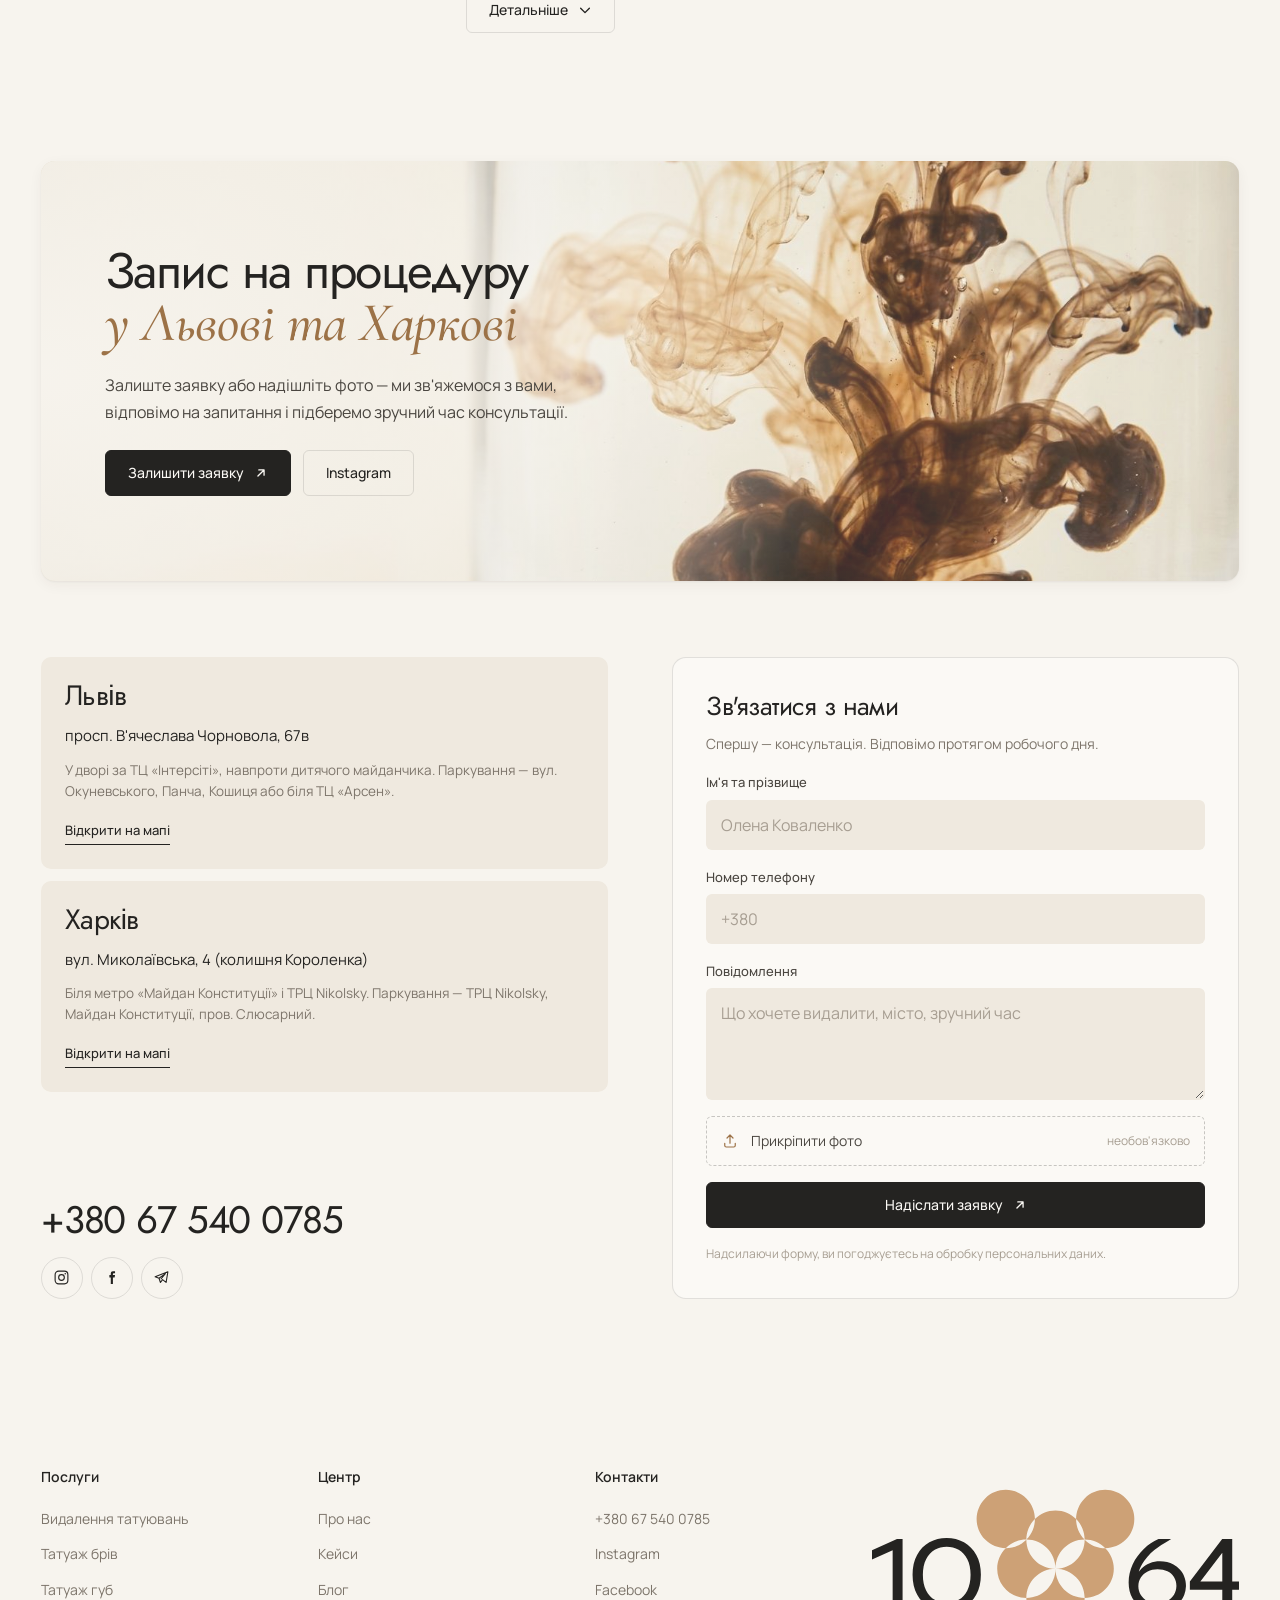
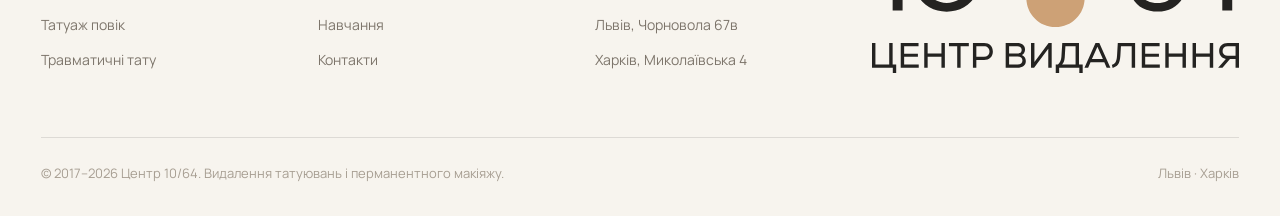
==== commit a48b116b: "Fix services carousel, rework reviews controls, collapsible SEO text - Services carousel: snap to pa" ====
--- a/index.html
+++ b/index.html
@@ -383,8 +383,10 @@
     .services__track {
       display: grid; grid-auto-flow: column; grid-auto-columns: minmax(250px, 78%); gap: var(--s-4);
       overflow-x: auto; scroll-snap-type: x mandatory; padding-bottom: var(--s-4); margin: 0 calc(var(--gutter) * -1); padding-left: var(--gutter); padding-right: var(--gutter);
-      scrollbar-width: none;
-    }
+      scrollbar-width: none; scroll-padding-inline: var(--gutter); overflow-y: hidden; overscroll-behavior-x: contain;
+    }
+    /* Carousel cards: no slide-up entrance, they would move vertically while swiping */
+    @media (max-width: 1099px) { .services__track > [data-reveal] { opacity: 1; transform: none; transition: none; } }
     .services__track::-webkit-scrollbar { display: none; }
     .svc { scroll-snap-align: start; display: flex; flex-direction: column; gap: var(--s-4); }
     .svc__media {
@@ -515,6 +517,8 @@
     .quote__who b { display: block; font-weight: 600; font-size: 14px; }
     .quote__who span { font-size: 14px; color: var(--muted); }
     .quote__foot { display: flex; justify-content: space-between; align-items: center; gap: var(--s-4); flex-wrap: wrap; }
+    .quote__nav { display: flex; align-items: center; gap: var(--s-5); }
+    .quote .arrow:not(.arrow--next) { background: var(--paper); }
     .dots { display: flex; gap: 2px; margin-left: -5px; }
     .dots button { width: 32px; height: 32px; border: 0; padding: 0; background: none; cursor: pointer; position: relative; }
     .dots button::before, .dots button::after { content: ""; position: absolute; left: 5px; right: 5px; top: calc(50% - 1.5px); height: 3px; border-radius: 2px; }
@@ -548,6 +552,18 @@
     .seo__head .h2 { font-size: clamp(28px, 2.8vw, 40px); }
     .seo__text { columns: 1; column-gap: var(--s-7); color: var(--ink-2); font-size: 15px; line-height: 1.75; }
     .seo__text p { margin-bottom: var(--s-4); break-inside: avoid; }
+    /* Collapsed SEO text: stays in the DOM for search engines, revealed on demand */
+    .seo__more { display: none; }
+    .seo__text.is-open .seo__more { display: block; animation: seoIn .7s var(--ease) both; }
+    @keyframes seoIn { from { opacity: 0; transform: translateY(12px); } to { opacity: 1; transform: none; } }
+    .seo__toggle { margin-top: var(--s-2); }
+    .seo__toggle .ico { transform: rotate(90deg); }
+    .seo__text.is-open .seo__toggle .ico { transform: rotate(-90deg); }
+    .seo__text:not(.is-open) .seo__lead { position: relative; }
+    .seo__text:not(.is-open) .seo__lead::after {
+      content: ""; position: absolute; left: 0; right: 0; bottom: 0; height: 64px; pointer-events: none;
+      background: linear-gradient(to bottom, rgba(247,244,238,0), var(--bg));
+    }
     .seo__text strong { font-weight: 600; color: var(--ink); }
 
     /* ============ CONTACT ============ */
@@ -630,8 +646,19 @@
       .about__stats { grid-template-columns: 1fr; }
       .stat { min-height: 0; gap: var(--s-5); }
     }
+    @media (max-width: 899px) {
+      .reviews__head { margin-bottom: var(--s-5); }
+      .reviews__photo { order: 2; aspect-ratio: 16 / 9; }
+      .quote { min-height: 0; gap: var(--s-5); }
+      .quote__mark { width: 36px; height: 28px; }
+      .quote__slide { justify-content: flex-start; }
+    }
+    @media (max-width: 599px) {
+      .reviews__box { padding: 0; border: 0; background: none; box-shadow: none; }
+      .quote__nav { gap: var(--s-3); }
+      .quote__nav .arrow { width: 44px; height: 44px; }
+    }
     @media (min-width: 600px) and (max-width: 899px) {
-      .reviews__photo { aspect-ratio: 16 / 9; }
       .booking { min-height: 380px; }
     }
     @media (max-width: 639px) {
@@ -675,7 +702,7 @@
       .reviews__photo { aspect-ratio: auto; min-height: 460px; }
       .seo__grid { grid-template-columns: 1fr 2.2fr; gap: var(--s-8); }
       .seo__head { position: sticky; top: 110px; align-self: start; }
-      .seo__text { columns: 2; }
+      .seo__text { max-width: 46em; }
       .contact__grid { grid-template-columns: 1fr 1fr; gap: var(--s-8); align-items: stretch; }
       .contact__info { display: flex; flex-direction: column; }
       .contact__info .contact__direct { margin-top: auto; padding-top: var(--s-6); }
@@ -719,8 +746,8 @@
       .hero__ctas, .about__more, .methods__cta, .cta-strip__btns, .booking__btns { flex-direction: column; align-items: stretch; gap: var(--s-3); }
       .head__aside { justify-items: stretch; }
       .loc .link.link--btn { justify-self: stretch; font-size: 16px; margin-top: var(--s-2); }
-      .quote__foot { flex-direction: column; align-items: stretch; }
-      .quote__foot .dots { align-self: flex-start; }
+      .quote__foot { flex-direction: column; align-items: stretch; gap: var(--s-5); }
+      .quote__nav { justify-content: space-between; }
     }
 
     @media (hover: none) {
@@ -1140,10 +1167,6 @@
               <h2 class="h2" id="reviews-title">Відгуки&nbsp;<span class="accent">клієнтів</span></h2>
               <p>Понад&nbsp;50&nbsp;розгорнутих відгуків на&nbsp;Google Картах про&nbsp;наші центри у&nbsp;Львові та&nbsp;Харкові.</p>
             </div>
-            <div class="arrows">
-              <button class="arrow" type="button" data-prev aria-label="Попередній відгук"><svg><use href="#i-left"/></svg></button>
-              <button class="arrow arrow--next" type="button" data-next aria-label="Наступний відгук"><svg><use href="#i-right"/></svg></button>
-            </div>
           </div>
 
           <div class="reviews__body">
@@ -1172,7 +1195,13 @@
                 </figure>
               </div>
               <div class="quote__foot">
-                <div class="dots" role="tablist" aria-label="Відгуки"></div>
+                <div class="quote__nav">
+                  <div class="dots" role="tablist" aria-label="Відгуки"></div>
+                  <div class="arrows">
+                    <button class="arrow" type="button" data-prev aria-label="Попередній відгук"><svg><use href="#i-left"/></svg></button>
+                    <button class="arrow arrow--next" type="button" data-next aria-label="Наступний відгук"><svg><use href="#i-right"/></svg></button>
+                  </div>
+                </div>
                 <a class="link link--btn" href="https://www.google.com/maps/search/?api=1&amp;query=%D0%A6%D0%B5%D0%BD%D1%82%D1%80+10%2F64" target="_blank" rel="noopener">Усі відгуки на&nbsp;Google</a>
               </div>
             </div>
@@ -1233,13 +1262,18 @@
           <h2 class="h2" id="seo-title">Видалення татуювань і&nbsp;перманентного&nbsp;макіяжу <span class="accent accent--block">у&nbsp;Львові та&nbsp;Харкові</span></h2>
         </div>
         <div class="seo__text" data-reveal>
-          <p>Татуювання і&nbsp;перманентний макіяж наносять за&nbsp;кілька годин, а&nbsp;жити з&nbsp;ними доводиться роками. Коли малюнок втратив актуальність, татуаж брів змінив колір, а&nbsp;контур губ поплив, постає питання професійного видалення татуювань і&nbsp;татуажу. <strong>Центр&nbsp;10/64</strong>&nbsp;— центр видалення татуювань, який має досвід&nbsp;10&nbsp;років і&nbsp;займається лише цим: видаленням татуювань і&nbsp;перманентного макіяжу у&nbsp;Львові та&nbsp;Харкові.</p>
-          <p>Видалення небажаного пігменту&nbsp;— це не&nbsp;одна процедура «за&nbsp;прайсом», а&nbsp;курс, який будується під&nbsp;конкретну шкіру і&nbsp;конкретну фарбу. На&nbsp;консультації фахівець оцінює колір і&nbsp;щільність пігменту, глибину внесення, стан шкіри та&nbsp;історію попередніх процедур. Після цього обираємо метод: лазер, ремувер чи&nbsp;їх&nbsp;поєднання.</p>
-          <p><strong>Лазерне видалення тату і&nbsp;татуажу</strong> ми проводимо на&nbsp;каліброваних неодимових лазерах PRIME Laser Systems із&nbsp;кріоохолодженням. Лазер найкраще працює з&nbsp;чорними та&nbsp;червоними пігментами: подрібнена фарба поступово виводиться організмом, і&nbsp;малюнок світлішає від&nbsp;сеансу до&nbsp;сеансу. Там, де лазер безсилий&nbsp;— жовті, білі, блакитні відтінки та&nbsp;мінеральні пігменти з&nbsp;ризиком потемніння,&nbsp;— працюємо ремувером ULTRA REMOVER, який створили засновники центру разом із&nbsp;науковцями.</p>
-          <p>Ми спеціалізуємося на&nbsp;складних випадках видалення: багатошарових перекриттях, старих татуюваннях, роботах після невдалих спроб в&nbsp;інших салонах. За&nbsp;авторською методикою Ярослава Вінніченка працюють понад&nbsp;600&nbsp;фахівців у&nbsp;30&nbsp;країнах, а&nbsp;практичний досвід команди&nbsp;— понад&nbsp;50&nbsp;000&nbsp;процедур. Тому ми чесно говоримо про&nbsp;прогноз: де можливе видалення до&nbsp;чистої шкіри, а&nbsp;де реалістичніше освітлення під&nbsp;нове&nbsp;перекриття.</p>
-          <p>Курс зазвичай складається з&nbsp;кількох сеансів з&nbsp;інтервалом&nbsp;6&#8288;–&#8288;8&nbsp;тижнів: цей час потрібен шкірі для&nbsp;відновлення, а&nbsp;імунній системі&nbsp;— щоб&nbsp;вивести фрагменти пігменту. Після лазера можливі почервоніння і&nbsp;набряк, після ремувера&nbsp;— легкі кірочки, які сходять за&nbsp;5&#8288;–&#8288;8&nbsp;днів. Після кожної процедури ви отримуєте рекомендації і&nbsp;засоби для&nbsp;домашнього&nbsp;догляду.</p>
-          <p>Для&nbsp;перманентного макіяжу діє окремий підхід. Видалення татуажу брів, губ і&nbsp;повік потребує розуміння складу пігментів і&nbsp;особливостей зони: для&nbsp;повік ми використовуємо стерильні склеральні шильди, для&nbsp;губ враховуємо ризик інверсії&nbsp;кольору.</p>
-          <p>Центр&nbsp;10/64&nbsp;працює у&nbsp;Львові (просп. В'ячеслава Чорновола, 67в) та&nbsp;Харкові (вул. Миколаївська, 4), ціни в&nbsp;обох містах однакові. Щоб&nbsp;дізнатися вартість і&nbsp;кількість процедур для&nbsp;вашого випадку, надішліть фото&nbsp;— фахівець відповість&nbsp;особисто.</p>
+          <div class="seo__lead">
+            <p>Татуювання і&nbsp;перманентний макіяж наносять за&nbsp;кілька годин, а&nbsp;жити з&nbsp;ними доводиться роками. Коли малюнок втратив актуальність, татуаж брів змінив колір, а&nbsp;контур губ поплив, постає питання професійного видалення татуювань і&nbsp;татуажу. <strong>Центр&nbsp;10/64</strong>&nbsp;— центр видалення татуювань, який має досвід&nbsp;10&nbsp;років і&nbsp;займається лише цим: видаленням татуювань і&nbsp;перманентного макіяжу у&nbsp;Львові та&nbsp;Харкові.</p>
+          </div>
+          <div class="seo__more" id="seo-more">
+            <p>Видалення небажаного пігменту&nbsp;— це не&nbsp;одна процедура «за&nbsp;прайсом», а&nbsp;курс, який будується під&nbsp;конкретну шкіру і&nbsp;конкретну фарбу. На&nbsp;консультації фахівець оцінює колір і&nbsp;щільність пігменту, глибину внесення, стан шкіри та&nbsp;історію попередніх процедур. Після цього обираємо метод: лазер, ремувер чи&nbsp;їх&nbsp;поєднання.</p>
+            <p><strong>Лазерне видалення тату і&nbsp;татуажу</strong> ми проводимо на&nbsp;каліброваних неодимових лазерах PRIME Laser Systems із&nbsp;кріоохолодженням. Лазер найкраще працює з&nbsp;чорними та&nbsp;червоними пігментами: подрібнена фарба поступово виводиться організмом, і&nbsp;малюнок світлішає від&nbsp;сеансу до&nbsp;сеансу. Там, де лазер безсилий&nbsp;— жовті, білі, блакитні відтінки та&nbsp;мінеральні пігменти з&nbsp;ризиком потемніння,&nbsp;— працюємо ремувером ULTRA REMOVER, який створили засновники центру разом із&nbsp;науковцями.</p>
+            <p>Ми спеціалізуємося на&nbsp;складних випадках видалення: багатошарових перекриттях, старих татуюваннях, роботах після невдалих спроб в&nbsp;інших салонах. За&nbsp;авторською методикою Ярослава Вінніченка працюють понад&nbsp;600&nbsp;фахівців у&nbsp;30&nbsp;країнах, а&nbsp;практичний досвід команди&nbsp;— понад&nbsp;50&nbsp;000&nbsp;процедур. Тому ми чесно говоримо про&nbsp;прогноз: де можливе видалення до&nbsp;чистої шкіри, а&nbsp;де реалістичніше освітлення під&nbsp;нове&nbsp;перекриття.</p>
+            <p>Курс зазвичай складається з&nbsp;кількох сеансів з&nbsp;інтервалом&nbsp;6&#8288;–&#8288;8&nbsp;тижнів: цей час потрібен шкірі для&nbsp;відновлення, а&nbsp;імунній системі&nbsp;— щоб&nbsp;вивести фрагменти пігменту. Після лазера можливі почервоніння і&nbsp;набряк, після ремувера&nbsp;— легкі кірочки, які сходять за&nbsp;5&#8288;–&#8288;8&nbsp;днів. Після кожної процедури ви отримуєте рекомендації і&nbsp;засоби для&nbsp;домашнього&nbsp;догляду.</p>
+            <p>Для&nbsp;перманентного макіяжу діє окремий підхід. Видалення татуажу брів, губ і&nbsp;повік потребує розуміння складу пігментів і&nbsp;особливостей зони: для&nbsp;повік ми використовуємо стерильні склеральні шильди, для&nbsp;губ враховуємо ризик інверсії&nbsp;кольору.</p>
+            <p>Центр&nbsp;10/64&nbsp;працює у&nbsp;Львові (просп. В'ячеслава Чорновола, 67в) та&nbsp;Харкові (вул. Миколаївська, 4), ціни в&nbsp;обох містах однакові. Щоб&nbsp;дізнатися вартість і&nbsp;кількість процедур для&nbsp;вашого випадку, надішліть фото&nbsp;— фахівець відповість&nbsp;особисто.</p>
+          </div>
+          <button class="btn btn--ghost seo__toggle" type="button" aria-expanded="false" aria-controls="seo-more"><span data-label>Детальніше</span> <svg class="ico" aria-hidden="true"><use href="#i-right"/></svg></button>
         </div>
       </div>
     </section>
@@ -1491,6 +1525,16 @@
         });
       });
 
+      /* SEO text: "Детальніше" toggle */
+      const seoText = document.querySelector('.seo__text');
+      const seoBtn = seoText.querySelector('.seo__toggle');
+      seoBtn.addEventListener('click', () => {
+        const open = seoText.classList.toggle('is-open');
+        seoBtn.setAttribute('aria-expanded', String(open));
+        seoBtn.querySelector('[data-label]').textContent = open ? 'Згорнути' : 'Детальніше';
+        if (!open && seoText.getBoundingClientRect().top < 0) seoText.closest('section').scrollIntoView({ behavior: 'smooth' });
+      });
+
       /* Testimonials slider */
       const slides = [...document.querySelectorAll('.quote__slide')];
       const dots = document.querySelector('.dots');
@@ -1505,10 +1549,22 @@
         cur = (i + slides.length) % slides.length;
         slides.forEach((s, k) => s.classList.toggle('is-active', k === cur));
         [...dots.children].forEach((d, k) => { d.classList.toggle('is-active', k === cur); d.setAttribute('aria-selected', String(k === cur)); });
-        clearInterval(timer); timer = setInterval(() => go(cur + 1), 7000);
+        clearInterval(timer);
+        if (auto) timer = setInterval(() => go(cur + 1), 7000);
       };
-      document.querySelector('[data-prev]').addEventListener('click', () => go(cur - 1));
-      document.querySelector('[data-next]').addEventListener('click', () => go(cur + 1));
+      let auto = true;
+      const manual = (i) => { auto = false; go(i); }; // stop autoplay once the visitor takes control
+      dots.addEventListener('click', () => { auto = false; clearInterval(timer); }, true);
+      document.querySelector('[data-prev]').addEventListener('click', () => manual(cur - 1));
+      document.querySelector('[data-next]').addEventListener('click', () => manual(cur + 1));
+      /* Swipe on the review text */
+      const track = document.querySelector('.quote__slides');
+      let sx = 0, sy = 0;
+      track.addEventListener('touchstart', (e) => { sx = e.touches[0].clientX; sy = e.touches[0].clientY; }, { passive: true });
+      track.addEventListener('touchend', (e) => {
+        const dx = e.changedTouches[0].clientX - sx, dy = e.changedTouches[0].clientY - sy;
+        if (Math.abs(dx) > 40 && Math.abs(dx) > Math.abs(dy) * 1.5) manual(cur + (dx < 0 ? 1 : -1));
+      }, { passive: true });
       go(0);
 
       /* Contact form: file label + simple validation (backend to be connected) */
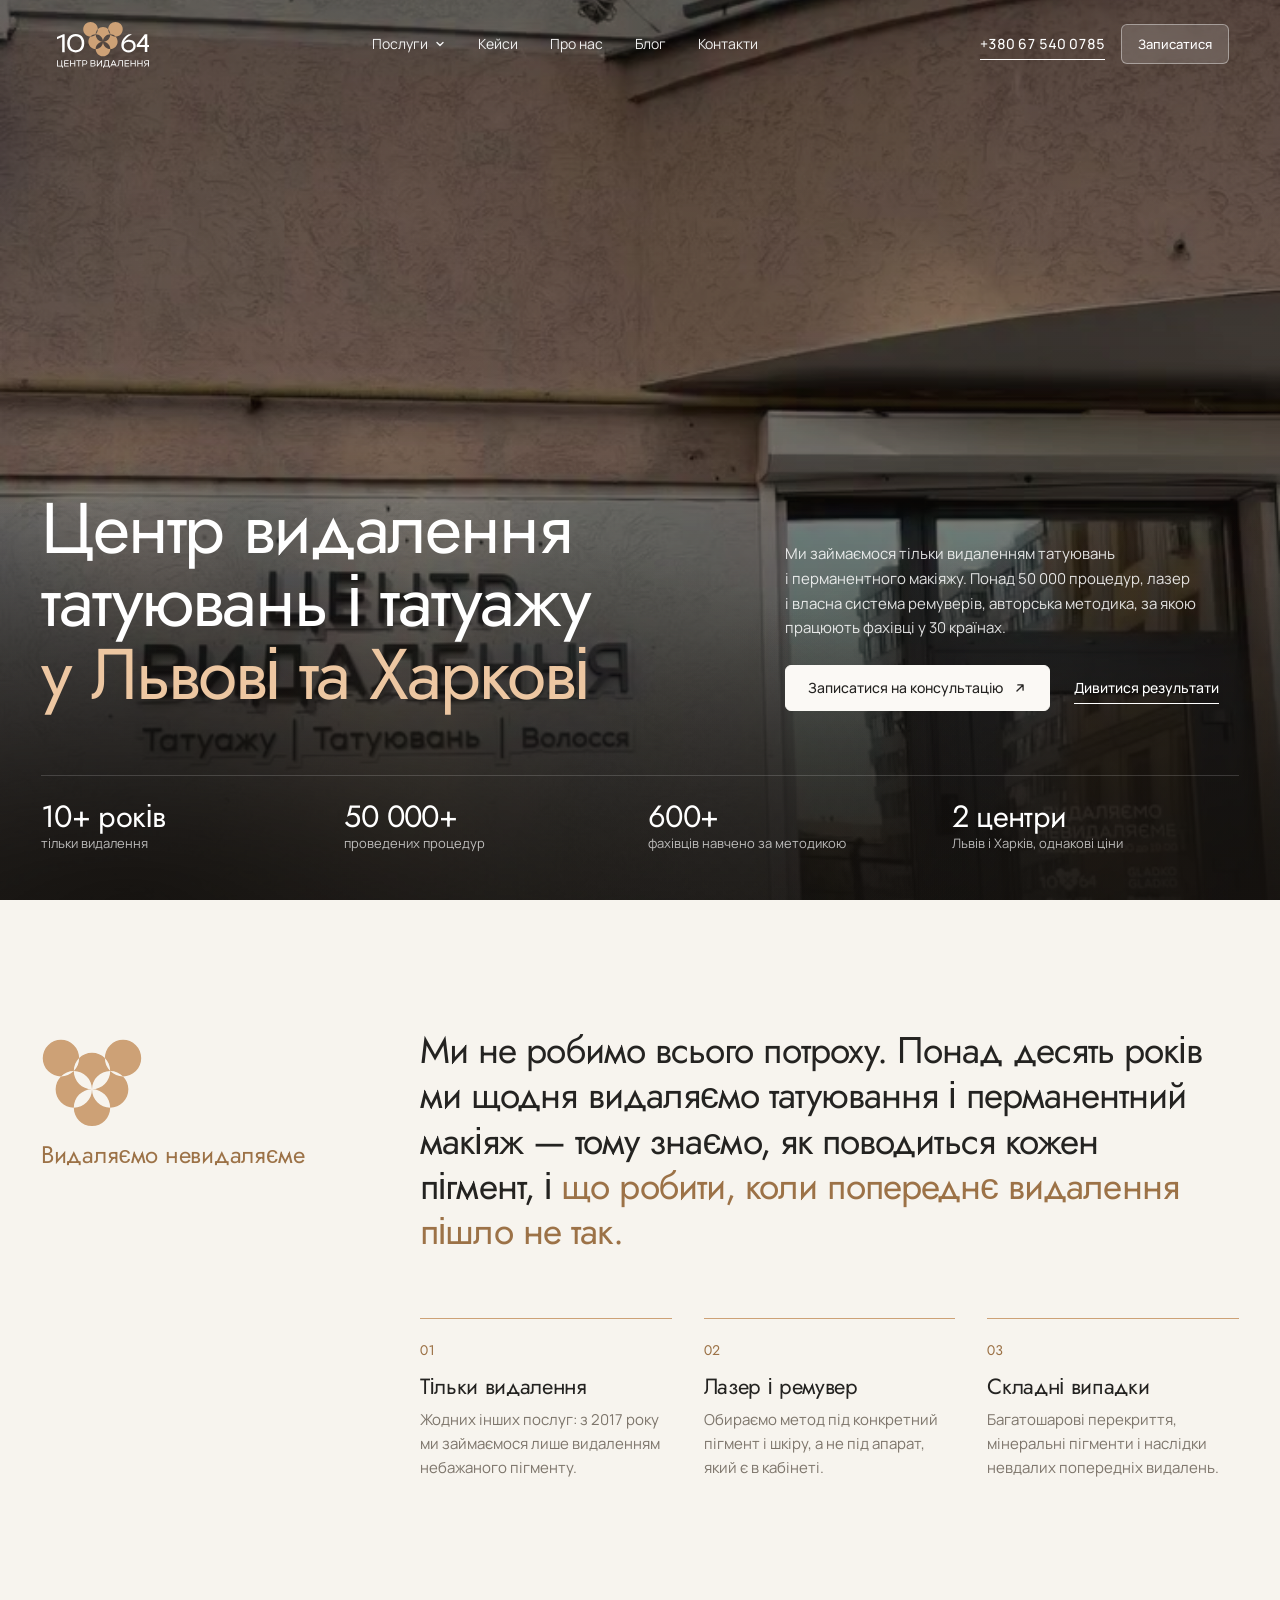
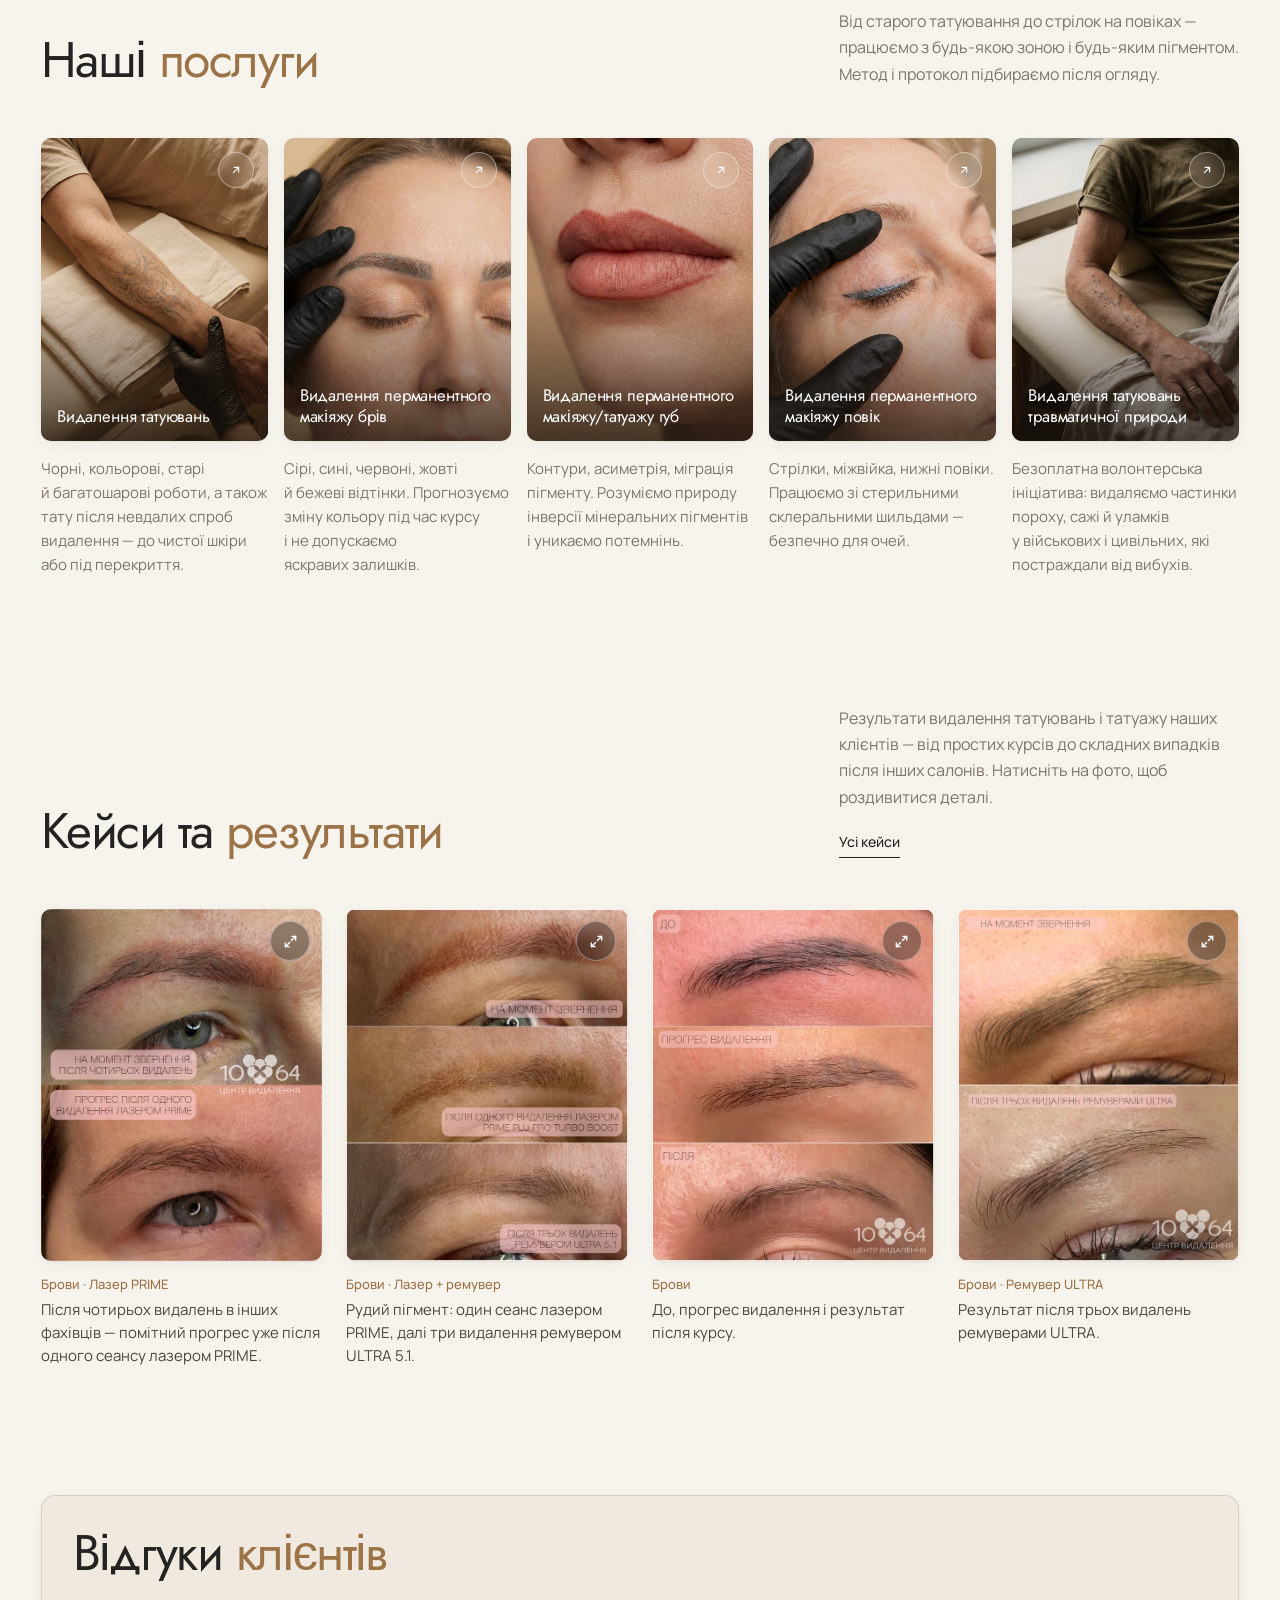
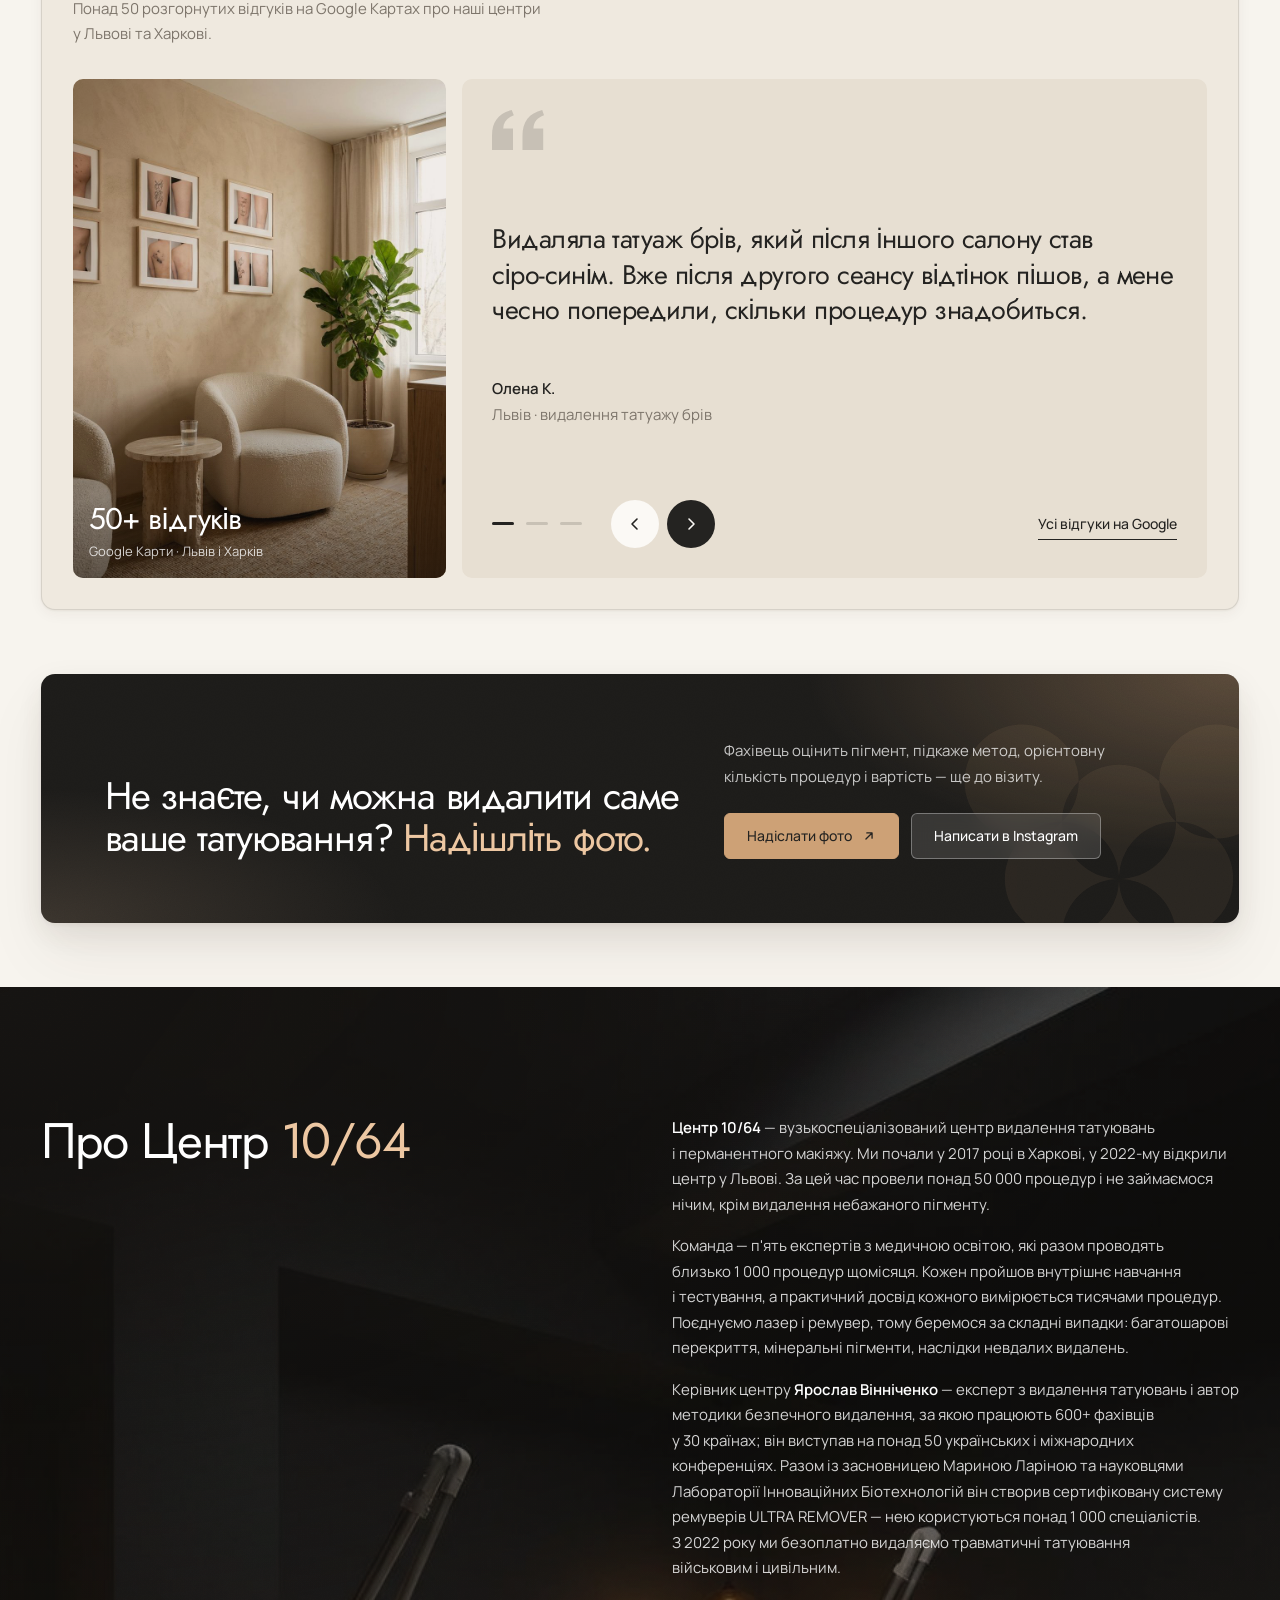
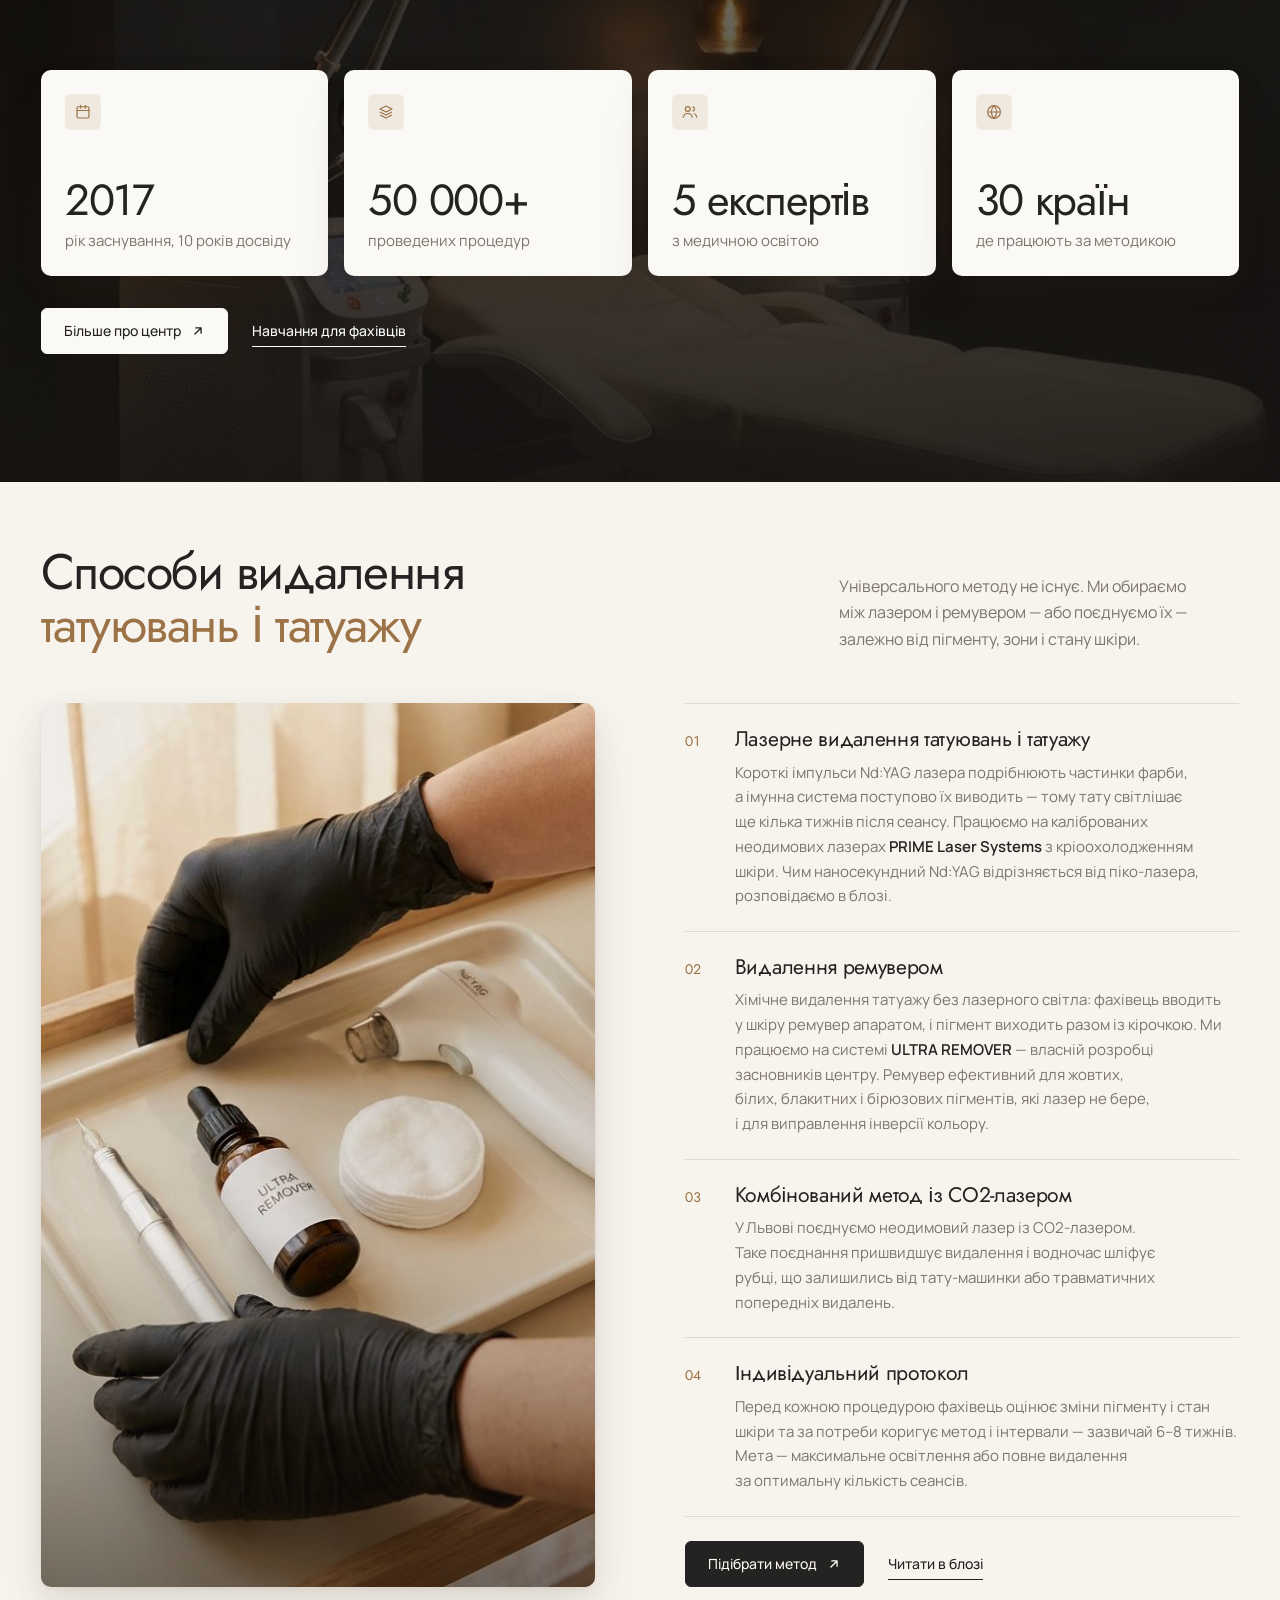
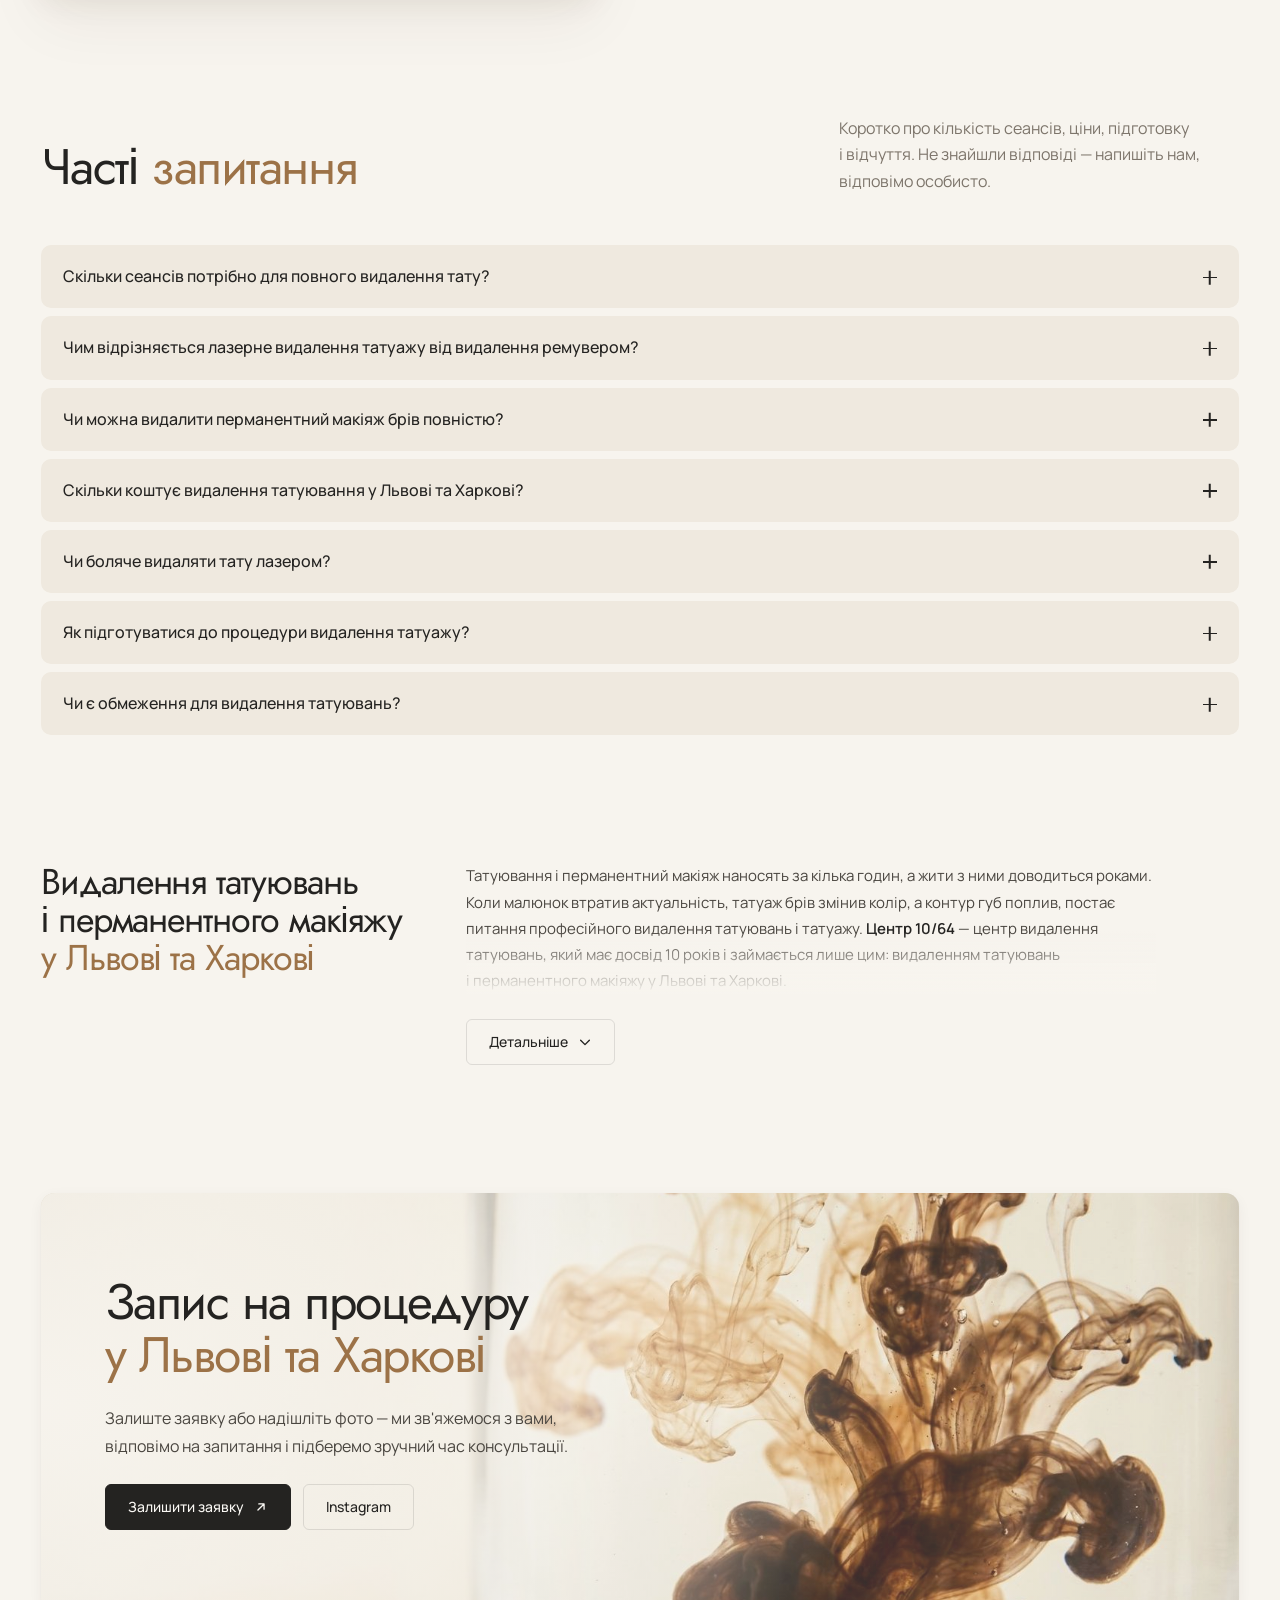
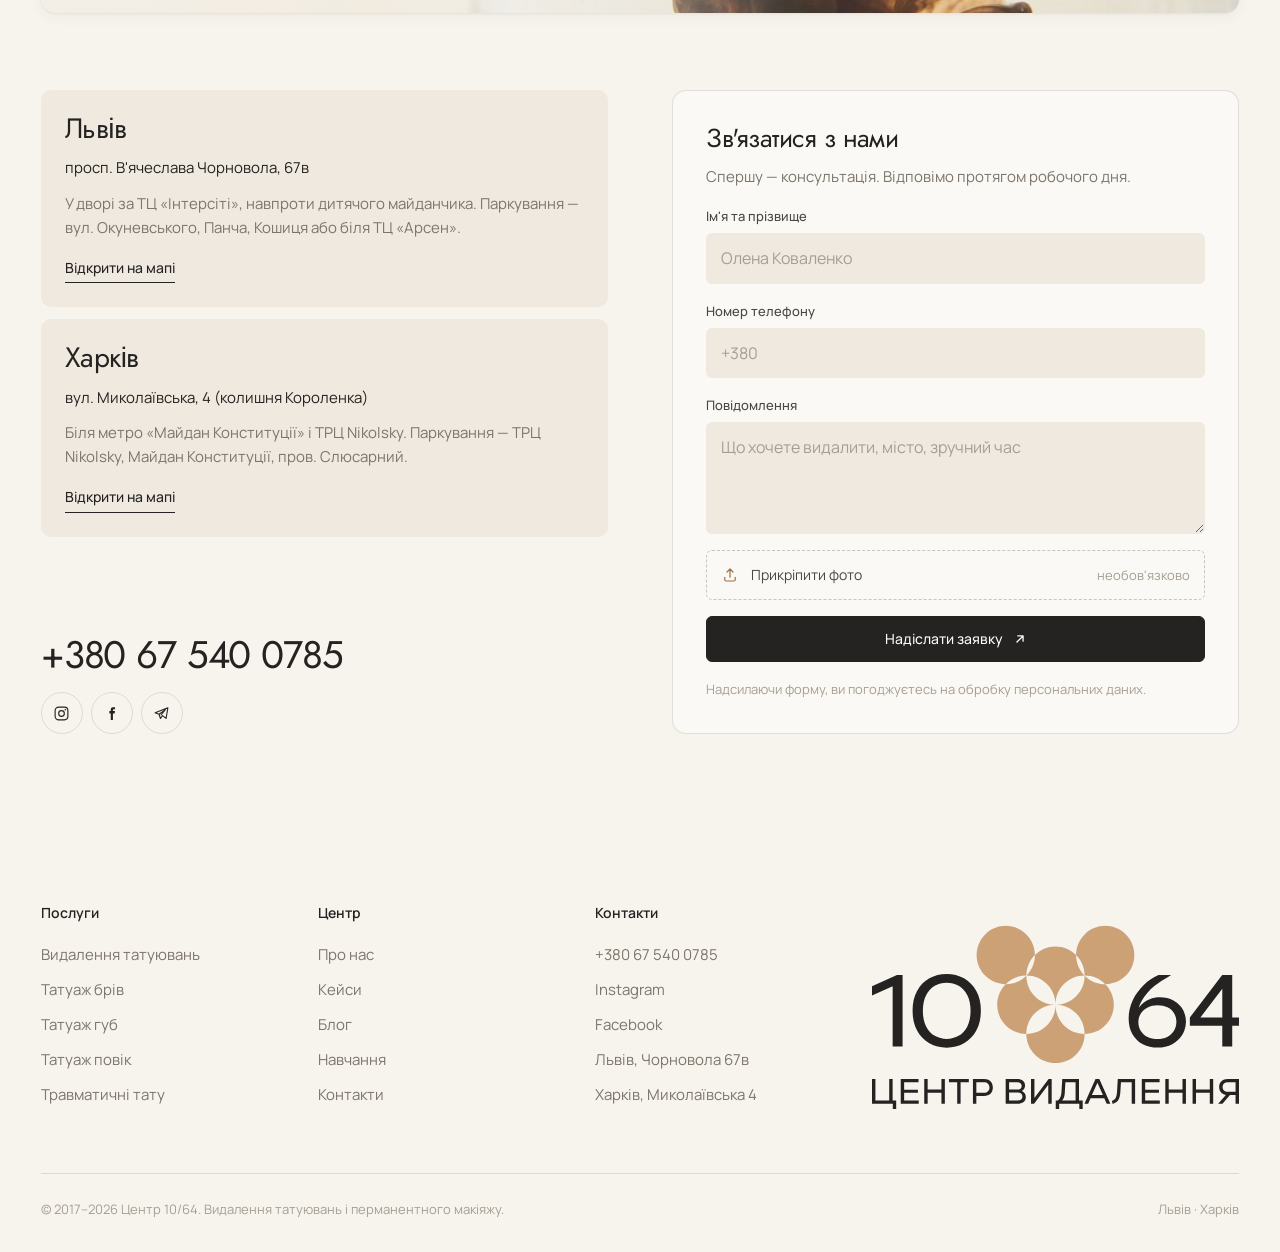
==== commit 32b3c542: "Results page, real eyebrow cases, smart sticky mobile header, two-font system - New /keysy/ page: ca" ====
--- a/index.html
+++ b/index.html
@@ -18,7 +18,7 @@
 
   <link rel="preconnect" href="https://fonts.googleapis.com">
   <link rel="preconnect" href="https://fonts.gstatic.com" crossorigin>
-  <link href="https://fonts.googleapis.com/css2?family=Cormorant+Garamond:ital,wght@1,500&family=IBM+Plex+Mono:wght@400;500&family=Jost:wght@300;400;500&family=Manrope:wght@400;500;600&display=swap" rel="stylesheet">
+  <link href="https://fonts.googleapis.com/css2?family=Jost:wght@300;400;500&family=Manrope:wght@400;500;600&display=swap" rel="stylesheet">
   <link rel="preload" as="image" href="images/hero-poster.jpg" fetchpriority="high">
 
   <!-- Structured data: business with two locations -->
@@ -60,714 +60,14 @@
   }
   </script>
 
-  <style>
-    /* ============ TOKENS ============ */
-    :root {
-      /* Brand (Logobook 10/64) */
-      --brand: #CDA176;          /* Pantone 728 C */
-      --brand-light: #EDC7A2;    /* Pantone 719 C */
-      --brand-deep: #9C7247;     /* darker shade for text on light bg */
-      --ink: #242321;
-      --ink-2: #4A4640;
-      --muted: #7D756B;
-      --faint: #A79E92;
-
-      --bg: #F7F4EE;             /* base */
-      --surface: #EFE9DF;        /* elevated */
-      --surface-2: #E7DFD2;
-      --paper: #FBF9F5;          /* floating */
-      --dark: #1C1B19;
-      --dark-2: #2A2825;
-      --line: rgba(36, 35, 33, .12);
-      --line-light: rgba(255, 255, 255, .16);
-
-      /* Type */
-      --f-display: "Jost", "Futura", "Helvetica Neue", sans-serif;
-      --f-accent: "Cormorant Garamond", Georgia, serif;
-      --f-body: "Manrope", system-ui, sans-serif;
-      --f-mono: "IBM Plex Mono", ui-monospace, monospace;
-
-      /* Spacing scale */
-      --s-1: 4px; --s-2: 8px; --s-3: 12px; --s-4: 16px; --s-5: 24px;
-      --s-6: 32px; --s-7: 48px; --s-8: 64px; --s-9: 96px; --s-10: 144px;
-      --gutter: clamp(20px, 3.2vw, 46px);
-      --section: clamp(80px, 10vw, 144px);
-
-      --r-sm: 6px; --r-md: 10px; --r-lg: 14px;
-
-      --shadow-1: 0 1px 2px rgba(60, 40, 20, .05), 0 4px 14px rgba(60, 40, 20, .05);
-      --shadow-2: 0 2px 4px rgba(60, 40, 20, .05), 0 12px 32px rgba(60, 40, 20, .09), 0 32px 64px rgba(60, 40, 20, .06);
-
-      --ease: cubic-bezier(.22, 1, .36, 1);
-      --ease-spring: cubic-bezier(.34, 1.4, .64, 1);
-    }
-
-    /* ============ BASE ============ */
-    *, *::before, *::after { box-sizing: border-box; }
-    * { -webkit-font-smoothing: antialiased; -moz-osx-font-smoothing: grayscale; text-rendering: optimizeLegibility; }
-    html { -webkit-text-size-adjust: 100%; scroll-behavior: smooth; scroll-padding-top: 88px; }
-    body {
-      margin: 0; background: var(--bg); color: var(--ink);
-      font-family: var(--f-body); font-size: 16px; line-height: 1.7; font-weight: 400;
-      overflow-x: hidden;
-    }
-    img { display: block; max-width: 100%; height: auto; }
-    a { color: inherit; text-decoration: none; }
-    h1, h2, h3, p { margin: 0; }
-    button, input, textarea { font: inherit; color: inherit; }
-    :focus-visible { outline: 2px solid var(--brand); outline-offset: 3px; border-radius: 4px; }
-    /* Typography: balanced headings, no orphans in paragraphs */
-    h1, h2, h3, .h1, .h2, .cta-strip__title, .drop__promo-title, .form__title, .case__text { text-wrap: balance; }
-    .quote__text, .statement__text, .qa__q { text-wrap: pretty; }
-    .accent--block { display: block; }
-    p, li, blockquote, address, small { text-wrap: pretty; }
-    .nw { white-space: nowrap; }
-    .sr-only { position: absolute; width: 1px; height: 1px; overflow: hidden; clip: rect(0 0 0 0); white-space: nowrap; }
-
-    .container { width: 100%; max-width: 1440px; margin: 0 auto; padding: 0 var(--gutter); }
-    .section { padding: calc(var(--section) * .5) 0; }
-    .section--dark { padding: var(--section) 0; }
-    figure, blockquote { margin: 0; }
-
-    /* Grain overlay for depth */
-    .grain::after {
-      content: ""; position: absolute; inset: 0; pointer-events: none; z-index: 1; opacity: .09; mix-blend-mode: overlay;
-      background-image: url("data:image/svg+xml,%3Csvg xmlns='http://www.w3.org/2000/svg' width='220' height='220'%3E%3Cfilter id='n'%3E%3CfeTurbulence type='fractalNoise' baseFrequency='.85' numOctaves='3' stitchTiles='stitch'/%3E%3CfeColorMatrix values='0 0 0 0 1 0 0 0 0 1 0 0 0 0 1 0 0 0 .9 0'/%3E%3C/filter%3E%3Crect width='100%25' height='100%25' filter='url(%23n)'/%3E%3C/svg%3E");
-    }
-
-    /* ============ TYPE ============ */
-
-    .h1, .h2 { font-family: var(--f-display); font-weight: 400; letter-spacing: -0.03em; }
-    .h1 { font-size: clamp(34px, 5.6vw, 80px); line-height: 1.02; }
-    .h2 { font-size: clamp(28px, 3.9vw, 56px); line-height: 1.06; }
-    .accent { font-family: var(--f-accent); font-style: italic; font-weight: 500; letter-spacing: -0.01em; color: var(--brand-deep); font-size: 1.1em; line-height: .9; }
-    .on-dark .accent { color: var(--brand-light); }
-    .lead { font-size: 16px; line-height: 1.65; color: var(--muted); max-width: 400px; }
-    .on-dark .lead { color: rgba(255, 255, 255, .78); }
-
-    /* ============ BUTTONS ============ */
-    .btn {
-      --b-bg: var(--ink); --b-fg: var(--paper); --b-bd: var(--ink);
-      position: relative; display: inline-flex; align-items: center; justify-content: center; gap: 10px;
-      min-height: 46px; padding: 0 22px; border-radius: var(--r-sm); border: 1px solid var(--b-bd);
-      background: var(--b-bg); color: var(--b-fg); font-family: var(--f-body); font-size: 14px; font-weight: 500; line-height: 1;
-      cursor: pointer; white-space: nowrap; overflow: hidden; isolation: isolate;
-      transition: transform .5s var(--ease-spring), opacity .3s var(--ease);
-    }
-    .btn::before {
-      content: ""; position: absolute; inset: 0; z-index: -1; background: var(--b-hover, rgba(255,255,255,.12));
-      transform: translateY(101%); transition: transform .5s var(--ease);
-    }
-    .btn:hover::before { transform: translateY(0); }
-    .btn:hover { transform: translateY(-2px); }
-    .btn:active { transform: translateY(0) scale(.97); }
-    .btn:focus-visible { outline-offset: 3px; }
-    .btn .ico { width: 14px; height: 14px; transition: transform .5s var(--ease-spring); }
-    .btn:hover .ico { transform: translate(2px, -2px); }
-    .btn--light { --b-bg: var(--paper); --b-fg: var(--ink); --b-bd: var(--paper); --b-hover: rgba(205,161,118,.22); }
-    .btn--brand { --b-bg: var(--brand); --b-fg: var(--ink); --b-bd: var(--brand); --b-hover: rgba(255,255,255,.28); }
-    .btn--ghost { --b-bg: transparent; --b-fg: var(--ink); --b-bd: var(--line); --b-hover: rgba(36,35,33,.06); }
-    .btn--glass { --b-bg: rgba(255,255,255,.12); --b-fg: #fff; --b-bd: rgba(255,255,255,.32); --b-hover: rgba(255,255,255,.16); backdrop-filter: blur(10px); -webkit-backdrop-filter: blur(10px); }
-    .btn--block { width: 100%; }
-
-    .link {
-      position: relative; display: inline-flex; align-items: center; gap: 8px; font-size: 14px; font-weight: 500; padding: 4px 0;
-    }
-    .link::after {
-      content: ""; position: absolute; left: 0; right: 0; bottom: 0; height: 1px; background: currentColor;
-      transform-origin: right; transition: transform .5s var(--ease);
-    }
-    .link:hover::after { transform: scaleX(0); }
-    .link:active { opacity: .7; }
-
-    /* ============ HEADER ============ */
-    .header {
-      position: fixed; inset: 0 0 auto 0; z-index: 50; padding: 14px var(--gutter);
-      transition: transform .5s var(--ease);
-    }
-    .header__bar {
-      position: relative; max-width: calc(1440px - var(--gutter) * 2); margin: 0 auto; height: 60px;
-      display: flex; align-items: center; justify-content: space-between; gap: var(--s-5);
-      padding: 0 10px 0 16px; border-radius: var(--r-md);
-    }
-    .header__bar::before {
-      content: ""; position: absolute; inset: 0; border-radius: inherit; z-index: -1;
-      background: rgba(247, 244, 238, .82); backdrop-filter: blur(16px) saturate(1.3); -webkit-backdrop-filter: blur(16px) saturate(1.3);
-      box-shadow: var(--shadow-1); border: 1px solid rgba(255,255,255,.6);
-      opacity: 0; transition: opacity .4s var(--ease);
-    }
-    .header.is-scrolled .header__bar::before { opacity: 1; }
-    .header.menu-open .header__bar::before { opacity: 1; background: var(--bg); box-shadow: none; border-color: transparent; backdrop-filter: none; -webkit-backdrop-filter: none; }
-    .header.menu-open { background: var(--bg); padding-bottom: 10px; }
-
-    .logo { position: relative; display: block; width: 92px; height: 47px; }
-    .logo img { position: absolute; inset: 0; width: 100%; height: 100%; transition: opacity .4s var(--ease); }
-    .logo .logo--dark { opacity: 0; }
-    .header.is-scrolled .logo .logo--dark, .header.menu-open .logo .logo--dark { opacity: 1; }
-    .header.is-scrolled .logo .logo--light, .header.menu-open .logo .logo--light { opacity: 0; }
-
-    .nav { display: none; }
-    .nav__list { list-style: none; margin: 0; padding: 0; display: flex; align-items: center; gap: var(--s-6); }
-    .nav__item { position: relative; }
-    .nav__link {
-      position: relative; display: inline-flex; align-items: center; gap: 6px; padding: 8px 0; border: 0; background: none; cursor: pointer;
-      font-family: var(--f-body); font-size: 14px; line-height: 1; color: rgba(255,255,255,.92); transition: opacity .3s var(--ease);
-    }
-    .nav__link::after { content: ""; position: absolute; left: 0; right: 0; bottom: 2px; height: 1px; background: currentColor; transform: scaleX(0); transform-origin: left; transition: transform .45s var(--ease); }
-    .nav__link:hover::after, .nav__link:focus-visible::after, .nav__item.is-open .nav__link::after { transform: scaleX(1); }
-    .nav__link:active { opacity: .6; }
-    .nav__link[aria-current="page"]::after { transform: scaleX(1); }
-    .header.is-scrolled .nav__link { color: var(--ink); }
-    .nav__chev { width: 12px; height: 12px; transition: transform .45s var(--ease); }
-    .nav__item.is-open .nav__chev { transform: rotate(180deg); }
-
-    /* Services dropdown */
-    .drop {
-      position: absolute; top: calc(100% + 22px); left: -28px; width: 720px; z-index: 60;
-      display: grid; grid-template-columns: 1.45fr 1fr; gap: var(--s-2); padding: var(--s-2);
-      background: var(--paper); border: 1px solid rgba(36,35,33,.06); border-radius: var(--r-lg); box-shadow: var(--shadow-2);
-      opacity: 0; visibility: hidden; transform: translateY(-8px);
-      transition: opacity .3s var(--ease), transform .45s var(--ease), visibility 0s linear .45s;
-    }
-    .drop::before { content: ""; position: absolute; left: 0; right: 0; top: -24px; height: 24px; } /* hover bridge */
-    .nav__item.is-open .drop { opacity: 1; visibility: visible; transform: none; transition: opacity .3s var(--ease), transform .45s var(--ease), visibility 0s; }
-    .drop__list { list-style: none; margin: 0; padding: 0; display: grid; }
-    .drop__link {
-      display: flex; align-items: center; gap: var(--s-3); padding: 8px; border-radius: var(--r-md); color: var(--ink);
-      transition: background-color .25s var(--ease);
-    }
-    .drop__link img { width: 44px; height: 56px; flex: none; border-radius: var(--r-sm); object-fit: cover; transition: transform .5s var(--ease); }
-    .drop__link b { display: block; font-family: var(--f-display); font-weight: 400; font-size: 16px; line-height: 1.25; letter-spacing: -0.01em; }
-    .drop__link small { display: block; margin-top: 2px; font-size: 12.5px; line-height: 1.4; color: var(--muted); }
-    .drop__link:hover, .drop__link:focus-visible { background: var(--surface); }
-    .drop__link:hover img { transform: scale(1.06); }
-    .drop__link:active { background: var(--surface-2); }
-    .drop__promo {
-      position: relative; overflow: hidden; isolation: isolate; display: flex; flex-direction: column; justify-content: space-between; gap: var(--s-6);
-      padding: var(--s-5); border-radius: var(--r-md); background: var(--dark); color: #fff; transition: transform .5s var(--ease);
-    }
-    .drop__promo::before {
-      content: ""; position: absolute; inset: 0; z-index: -1;
-      background: radial-gradient(80% 70% at 100% 0%, rgba(205,161,118,.4) 0%, rgba(205,161,118,0) 65%), radial-gradient(60% 60% at 0% 100%, rgba(237,199,162,.14) 0%, rgba(237,199,162,0) 70%);
-    }
-    .drop__promo-title { font-family: var(--f-display); font-size: 22px; line-height: 1.2; letter-spacing: -0.02em; }
-    .drop__promo-title .accent { color: var(--brand-light); }
-    .drop__promo-link { display: inline-flex; align-items: center; gap: 8px; font-size: 14px; font-weight: 500; color: var(--brand-light); }
-    .drop__promo-link .ico { width: 14px; height: 14px; transition: transform .5s var(--ease-spring); }
-    .drop__promo:hover .drop__promo-link .ico { transform: translate(2px, -2px); }
-    .drop__promo:active { transform: scale(.985); }
-
-    .header__actions { display: flex; align-items: center; gap: var(--s-4); }
-    .header__phone { display: none; font-size: 14px; color: #fff; white-space: nowrap; font-variant-numeric: tabular-nums; }
-    .header.is-scrolled .header__phone { color: var(--ink); }
-    .header .btn--cta { min-height: 40px; padding: 0 16px; font-size: 13px; --b-bg: rgba(255,255,255,.14); --b-bd: rgba(255,255,255,.4); --b-fg: #fff; backdrop-filter: blur(8px); }
-    .header.is-scrolled .btn--cta, .header.menu-open .btn--cta { --b-bg: var(--ink); --b-bd: var(--ink); --b-fg: var(--paper); }
-
-    .burger {
-      width: 40px; height: 40px; border-radius: var(--r-sm); border: 1px solid rgba(255,255,255,.4); background: rgba(255,255,255,.1);
-      display: grid; place-items: center; cursor: pointer; transition: transform .4s var(--ease-spring);
-    }
-    .burger:hover { transform: scale(1.05); }
-    .burger:active { transform: scale(.94); }
-    .burger span { position: relative; display: block; width: 16px; height: 1.5px; background: #fff; transition: transform .4s var(--ease), opacity .3s; }
-    .burger span::before, .burger span::after { content: ""; position: absolute; left: 0; width: 16px; height: 1.5px; background: inherit; transition: transform .4s var(--ease); }
-    .burger span::before { transform: translateY(-5px); }
-    .burger span::after { transform: translateY(5px); }
-    .header.is-scrolled .burger, .header.menu-open .burger { border-color: var(--line); background: transparent; }
-    .header.is-scrolled .burger span, .header.menu-open .burger span { background: var(--ink); }
-    .header.menu-open .burger span { background: transparent; }
-    .header.menu-open .burger span::before { transform: rotate(45deg); background: var(--ink); }
-    .header.menu-open .burger span::after { transform: rotate(-45deg); background: var(--ink); }
-
-    .mobile-menu {
-      position: fixed; inset: 0; z-index: 40; background: var(--bg); padding: 110px var(--gutter) var(--s-7);
-      display: flex; flex-direction: column; gap: var(--s-6);
-      opacity: 0; pointer-events: none; transform: translateY(-12px); transition: opacity .4s var(--ease), transform .5s var(--ease);
-    }
-    .mobile-menu.is-open { opacity: 1; pointer-events: auto; transform: none; }
-    .mobile-menu { overflow-y: auto; }
-    .mnav { display: flex; flex-direction: column; }
-    .mnav__link {
-      display: flex; align-items: center; justify-content: space-between; width: 100%; padding: 10px 0; border: 0; border-bottom: 1px solid var(--line); background: none; cursor: pointer; text-align: left;
-      font-family: var(--f-display); font-size: 32px; line-height: 1.2; letter-spacing: -0.02em; color: var(--ink); transition: transform .4s var(--ease), opacity .2s;
-    }
-    .mnav__link:hover, .mnav__link:focus-visible { transform: translateX(6px); }
-    .mnav__link:active { opacity: .6; }
-    .mnav__trigger .nav__chev { width: 20px; height: 20px; }
-    .mnav__group.is-open .nav__chev { transform: rotate(180deg); }
-    .mnav__panel { display: grid; grid-template-rows: 0fr; transition: grid-template-rows .5s var(--ease); }
-    .mnav__group.is-open .mnav__panel { grid-template-rows: 1fr; }
-    .mnav__panel > div { overflow: hidden; }
-    .mnav__sub { list-style: none; margin: 0; padding: var(--s-3) 0 var(--s-3) var(--s-4); display: grid; gap: 2px; border-bottom: 1px solid var(--line); }
-    .mnav__sub a { display: block; padding: 8px 0; font-size: 15px; color: var(--ink-2); transition: transform .4s var(--ease), color .2s; }
-    .mnav__sub a:hover, .mnav__sub a:focus-visible { color: var(--ink); transform: translateX(4px); }
-    .mnav__sub a:active { opacity: .6; }
-    .mobile-menu__meta { margin-top: auto; display: grid; gap: var(--s-2); color: var(--muted); font-size: 14px; }
-    .mobile-menu__phone { font-family: var(--f-display); font-size: 24px; letter-spacing: -0.01em; color: var(--ink); margin-bottom: var(--s-2); transition: opacity .2s; }
-    .mobile-menu__phone:hover { opacity: .7; }
-    .mobile-menu__phone:active { opacity: .5; }
-
-    /* ============ HERO ============ */
-    .hero { position: relative; min-height: 100svh; display: flex; align-items: flex-end; color: #fff; overflow: hidden; background: var(--dark) url("images/hero-poster.jpg") center / cover no-repeat; }
-    .hero__media { position: absolute; inset: 0; }
-    .hero__video { width: 100%; height: 100%; object-fit: cover; object-position: center 40%; transform: scale(1.08); animation: heroZoom 2.4s var(--ease) forwards; }
-    @keyframes heroZoom { to { transform: scale(1); } }
-    .hero__media::before { /* colour treatment */
-      content: ""; position: absolute; inset: 0; z-index: 1; background: #6b5038; mix-blend-mode: multiply; opacity: .34;
-    }
-    .hero__media::after {
-      content: ""; position: absolute; inset: 0; z-index: 1;
-      background:
-        radial-gradient(120% 75% at 10% 100%, rgba(20,17,14,.9) 0%, rgba(20,17,14,0) 62%),
-        radial-gradient(85% 60% at 100% 100%, rgba(20,17,14,.78) 0%, rgba(20,17,14,0) 72%),
-        linear-gradient(to top, rgba(20,17,14,.82) 0%, rgba(20,17,14,.3) 50%, rgba(20,17,14,.45) 100%);
-    }
-    @media (max-width: 899px) {
-      .hero__media::after { background: linear-gradient(to top, rgba(20,17,14,.94) 0%, rgba(20,17,14,.8) 45%, rgba(20,17,14,.35) 75%, rgba(20,17,14,.5) 100%); }
-    }
-    .hero__inner { position: relative; z-index: 2; width: 100%; padding-top: 140px; padding-bottom: clamp(28px, 4vw, 48px); }
-    .hero__grid { display: grid; gap: var(--s-6); align-items: end; }
-    .hero h1 { max-width: 13.5em; }
-    .hero h1 .accent { display: block; color: var(--brand-light); }
-    .hero__side { display: grid; gap: var(--s-5); max-width: 440px; }
-    .hero__side p { font-size: 15px; line-height: 1.65; color: rgba(255,255,255,.86); }
-    .hero__ctas { display: flex; flex-wrap: wrap; align-items: center; gap: var(--s-5); }
-    .hero__ctas .link { color: #fff; }
-    .hero__stats {
-      margin-top: clamp(32px, 5vw, 64px); padding-top: var(--s-5); border-top: 1px solid var(--line-light);
-      display: grid; grid-template-columns: repeat(2, minmax(0, 1fr)); gap: var(--s-5) var(--s-4);
-    }
-    .hero__stat b { display: block; font-family: var(--f-display); font-weight: 400; font-size: clamp(26px, 2.4vw, 34px); letter-spacing: -0.02em; line-height: 1.1; }
-    .hero__stat span { display: block; font-size: 12.5px; color: rgba(255,255,255,.7); line-height: 1.4; }
-
-    /* Hero entrance */
-    .hero [data-in] { opacity: 0; transform: translateY(24px); animation: rise 1.1s var(--ease) forwards; }
-    .hero [data-in="2"] { animation-delay: .12s; }
-    .hero [data-in="3"] { animation-delay: .24s; }
-    .hero [data-in="4"] { animation-delay: .36s; }
-    .hero [data-in="5"] { animation-delay: .5s; }
-    @keyframes rise { to { opacity: 1; transform: none; } }
-
-    /* ============ STATEMENT ============ */
-    .statement { position: relative; padding-top: var(--section); }
-    .statement__grid { display: grid; gap: var(--s-6); }
-    .statement__side { display: flex; flex-direction: column; align-items: flex-start; gap: var(--s-5); }
-    .statement__sign { display: flex; align-items: center; gap: var(--s-4); }
-    .statement__mark { width: 56px; height: auto; animation: float 6s var(--ease) infinite alternate; }
-    @keyframes float { from { transform: translateY(0) rotate(0deg); } to { transform: translateY(-6px) rotate(-4deg); } }
-    .statement__slogan { font-family: var(--f-accent); font-style: italic; font-weight: 500; font-size: 20px; line-height: 1.1; color: var(--brand-deep); white-space: nowrap; }
-    .statement__text {
-      font-family: var(--f-display); font-weight: 400; font-size: clamp(26px, 2.9vw, 42px); line-height: 1.22; letter-spacing: -0.025em;
-      max-width: 23em;
-    }
-    .statement__text .w { opacity: var(--o, .22); transition: opacity .4s var(--ease); }
-    .statement__text .accent { color: var(--brand-deep); }
-
-    .pillars { list-style: none; margin: clamp(40px, 5vw, 72px) 0 0; padding: 0; display: grid; gap: var(--s-5); }
-    .pillar { position: relative; padding-top: var(--s-5); border-top: 1px solid var(--line); }
-    .pillar::before {
-      content: ""; position: absolute; left: 0; top: -1px; width: 100%; height: 1px; background: var(--brand);
-      transform: scaleX(0); transform-origin: left; transition: transform 1.2s var(--ease) .3s;
-    }
-    .pillar.is-in::before { transform: scaleX(1); }
-    .pillar__num { display: block; font-family: var(--f-mono); font-size: 12px; line-height: 1; color: var(--brand-deep); }
-    .pillar__title { margin-top: var(--s-4); font-family: var(--f-display); font-size: 22px; line-height: 1.2; letter-spacing: -0.015em; }
-    .pillar__text { margin-top: var(--s-2); font-size: 14.5px; line-height: 1.6; color: var(--muted); max-width: 300px; }
-
-    /* ============ SECTION HEAD ============ */
-    .head { display: grid; gap: var(--s-5); margin-bottom: clamp(32px, 4vw, 56px); align-items: end; }
-    .head .h2 { margin-top: 0; }
-    .head__aside { display: grid; gap: var(--s-4); justify-items: start; }
-
-    /* ============ SERVICES ============ */
-    .services__track {
-      display: grid; grid-auto-flow: column; grid-auto-columns: minmax(250px, 78%); gap: var(--s-4);
-      overflow-x: auto; scroll-snap-type: x mandatory; padding-bottom: var(--s-4); margin: 0 calc(var(--gutter) * -1); padding-left: var(--gutter); padding-right: var(--gutter);
-      scrollbar-width: none; scroll-padding-inline: var(--gutter); overflow-y: hidden; overscroll-behavior-x: contain;
-    }
-    /* Carousel cards: no slide-up entrance, they would move vertically while swiping */
-    @media (max-width: 1099px) { .services__track > [data-reveal] { opacity: 1; transform: none; transition: none; } }
-    .services__track::-webkit-scrollbar { display: none; }
-    .svc { scroll-snap-align: start; display: flex; flex-direction: column; gap: var(--s-4); }
-    .svc__media {
-      position: relative; aspect-ratio: 3 / 4; border-radius: var(--r-md); overflow: hidden; background: var(--surface-2);
-      box-shadow: var(--shadow-1); transition: transform .6s var(--ease), box-shadow .6s var(--ease);
-    }
-    .svc__media img { width: 100%; height: 100%; object-fit: cover; transition: transform 1.2s var(--ease); }
-    .svc__media::before { content: ""; position: absolute; inset: 0; z-index: 1; background: #7a5a3c; mix-blend-mode: multiply; opacity: .16; }
-    .svc__media::after { content: ""; position: absolute; inset: 0; z-index: 1; background: linear-gradient(to top, rgba(28,22,16,.7) 0%, rgba(28,22,16,0) 48%); }
-    .svc__title { position: absolute; left: 16px; right: 16px; bottom: 14px; z-index: 2; color: #fff; font-family: var(--f-display); font-weight: 400; font-size: clamp(15.5px, 1.3vw, 18px); line-height: 1.25; letter-spacing: -0.01em; }
-    .svc__arrow {
-      position: absolute; top: 14px; right: 14px; z-index: 2; width: 36px; height: 36px; border-radius: 50%;
-      display: grid; place-items: center; color: #fff; border: 1px solid rgba(255,255,255,.4); background: rgba(255,255,255,.08); backdrop-filter: blur(6px);
-      transition: transform .5s var(--ease-spring), opacity .3s;
-    }
-    .svc__arrow svg { width: 12px; height: 12px; }
-    .svc p { font-size: 14px; line-height: 1.6; color: var(--muted); }
-    .svc:hover .svc__media { transform: translateY(-4px); box-shadow: var(--shadow-2); }
-    .svc:hover .svc__media img { transform: scale(1.06); }
-    .svc:hover .svc__arrow { transform: rotate(45deg); }
-    .svc:active .svc__media { transform: scale(.985); }
-    .svc:focus-visible { outline: none; }
-    .svc:focus-visible .svc__media { outline: 2px solid var(--brand); outline-offset: 3px; }
-
-    /* ============ CASES ============ */
-    .cases__grid { display: grid; gap: var(--s-7) var(--s-5); }
-    .case { display: grid; gap: var(--s-4); }
-    .case__media { position: relative; aspect-ratio: 4 / 3; border-radius: var(--r-md); overflow: hidden; background: var(--surface-2); box-shadow: var(--shadow-1); }
-    .case__media img { width: 100%; height: 100%; object-fit: cover; transition: transform 1.2s var(--ease); }
-    .case__media::after { content: ""; position: absolute; inset: 0; background: linear-gradient(to top, rgba(28,22,16,.38) 0%, rgba(28,22,16,0) 30%); }
-    .case:hover .case__media img { transform: scale(1.03); }
-    .case__tags { position: absolute; z-index: 2; left: 12px; right: 12px; bottom: 12px; display: flex; justify-content: space-between; }
-    .chip { display: inline-flex; align-items: center; gap: 8px; padding: 7px 11px; border-radius: 99px; background: rgba(251,249,245,.9); backdrop-filter: blur(8px); color: var(--ink); font-family: var(--f-body); font-size: 13px; font-weight: 500; line-height: 1; }
-    .chip--dark { background: rgba(28,27,25,.72); color: #fff; }
-    .case__text { font-family: var(--f-display); font-size: clamp(19px, 1.6vw, 22px); line-height: 1.35; letter-spacing: -0.01em; max-width: 30em; }
-
-    /* ============ CTA STRIP ============ */
-    .cta-strip { position: relative; overflow: hidden; border-radius: var(--r-lg); background: var(--dark); color: #fff; isolation: isolate; box-shadow: var(--shadow-2); }
-    .cta-strip::before {
-      content: ""; position: absolute; inset: 0; z-index: -1;
-      background:
-        radial-gradient(60% 120% at 100% 0%, rgba(205,161,118,.34) 0%, rgba(205,161,118,0) 60%),
-        radial-gradient(50% 90% at 0% 100%, rgba(237,199,162,.14) 0%, rgba(237,199,162,0) 60%);
-    }
-    .cta-section { padding-bottom: calc(var(--section) * .5); }
-    .cta-strip__inner { position: relative; z-index: 2; display: grid; gap: var(--s-6); padding: clamp(32px, 5vw, 64px); align-items: end; }
-    .cta-strip__title { font-family: var(--f-display); font-weight: 400; font-size: clamp(28px, 3vw, 42px); line-height: 1.1; letter-spacing: -0.03em; max-width: 16em; }
-    .cta-strip__side { display: grid; gap: var(--s-5); }
-    .cta-strip__side p { color: rgba(255,255,255,.75); font-size: 15px; max-width: 420px; }
-    .cta-strip__btns { display: flex; flex-wrap: wrap; gap: var(--s-3); }
-    .cta-strip__mark { position: absolute; right: -40px; bottom: -70px; width: 320px; opacity: .08; z-index: 1; pointer-events: none; }
-
-    /* ============ ABOUT (dark, image) ============ */
-    .about { position: relative; color: #fff; overflow: hidden; background: var(--dark); isolation: isolate; }
-    .about__bg { position: absolute; inset: 0; z-index: -1; }
-    .about__bg img { width: 100%; height: 100%; object-fit: cover; }
-    .about__bg::before { content: ""; position: absolute; inset: 0; background: #4a3420; mix-blend-mode: multiply; opacity: .35; }
-    .about__bg::after {
-      content: ""; position: absolute; inset: 0;
-      background:
-        radial-gradient(90% 60% at 0% 0%, rgba(22,20,18,.92) 0%, rgba(22,20,18,.55) 60%, rgba(22,20,18,.25) 100%),
-        linear-gradient(to top, rgba(22,20,18,.85) 0%, rgba(22,20,18,.2) 60%);
-    }
-    .about__top { position: relative; z-index: 2; display: grid; gap: var(--s-6); }
-    .about__body { display: grid; gap: var(--s-4); color: rgba(255,255,255,.82); font-size: 15.5px; max-width: 620px; }
-    .about__body strong { color: #fff; font-weight: 600; }
-    .about__stats { position: relative; z-index: 2; margin-top: clamp(48px, 7vw, 96px); display: grid; grid-template-columns: repeat(2, minmax(0, 1fr)); gap: var(--s-3); }
-    .stat {
-      position: relative; display: flex; flex-direction: column; justify-content: space-between; gap: var(--s-7);
-      min-height: 168px; padding: var(--s-5) var(--s-4); border-radius: var(--r-md); background: var(--paper); color: var(--ink); box-shadow: var(--shadow-2);
-      transition: transform .6s var(--ease);
-    }
-    .stat:hover { transform: translateY(-4px); }
-    .stat__icon { width: 36px; height: 36px; border-radius: var(--r-sm); background: var(--surface); display: grid; place-items: center; color: var(--brand-deep); }
-    .stat__icon svg { width: 18px; height: 18px; }
-    .stat b { display: block; white-space: nowrap; font-family: var(--f-display); font-weight: 400; font-size: clamp(22px, 3.4vw, 48px); line-height: 1; letter-spacing: -0.03em; }
-    .stat div span { display: block; margin-top: var(--s-2); font-size: 14px; line-height: 1.5; color: var(--muted); }
-    .about__more { position: relative; z-index: 2; margin-top: var(--s-6); display: flex; flex-wrap: wrap; gap: var(--s-5); align-items: center; }
-    .about__more .link { color: #fff; }
-
-    /* ============ METHODS ============ */
-    .methods__grid { display: grid; gap: var(--s-7); }
-    .methods__media { position: relative; border-radius: var(--r-md); overflow: hidden; aspect-ratio: 4 / 3; box-shadow: var(--shadow-2); }
-    .methods__media img { width: 100%; height: 100%; object-fit: cover; }
-    .methods__media::before { content: ""; position: absolute; inset: 0; z-index: 1; background: #7a5a3c; mix-blend-mode: multiply; opacity: .12; }
-    .methods__media::after { content: ""; position: absolute; inset: 0; z-index: 1; background: linear-gradient(to top, rgba(28,22,16,.5) 0%, rgba(28,22,16,0) 40%); }
-    .steps { list-style: none; margin: 0; padding: 0; border-top: 1px solid var(--line); }
-    .step {
-      display: grid; grid-template-columns: 34px 1fr; gap: var(--s-4); padding: 22px 0; border-bottom: 1px solid var(--line);
-    }
-    .step__num { font-family: var(--f-mono); font-size: 12px; line-height: 1; color: var(--brand-deep); padding-top: 8px; }
-    .step__title { font-family: var(--f-display); font-weight: 400; font-size: clamp(19px, 1.65vw, 24px); line-height: 1.25; letter-spacing: -0.015em; }
-    .step__text { margin-top: var(--s-2); color: var(--muted); font-size: 15px; line-height: 1.65; max-width: 600px; }
-    .step__text strong { color: var(--ink); font-weight: 600; }
-    /* FAQ +/- icon */
-    .step__plus { position: relative; width: 14px; height: 14px; flex: none; align-self: center; }
-    .step__plus::before, .step__plus::after { content: ""; position: absolute; left: 0; top: 50%; width: 14px; height: 1.5px; background: var(--ink); transition: transform .5s var(--ease); }
-    .step__plus::after { transform: rotate(90deg); }
-    .methods__cta { margin-top: var(--s-5); display: flex; flex-wrap: wrap; gap: var(--s-5); align-items: center; }
-
-    /* ============ TESTIMONIALS ============ */
-    .reviews__box { border: 1px solid var(--line); background: var(--surface); border-radius: var(--r-lg); padding: clamp(20px, 2.4vw, 32px); box-shadow: var(--shadow-1); }
-    .reviews__head { display: flex; flex-wrap: wrap; justify-content: space-between; align-items: flex-end; gap: var(--s-5); margin-bottom: var(--s-6); }
-    .reviews__head p { margin-top: var(--s-4); color: var(--muted); max-width: 520px; font-size: 15px; }
-    .arrows { display: flex; gap: var(--s-2); }
-    .arrow {
-      width: 48px; height: 48px; border-radius: 50%; border: 0; display: grid; place-items: center; cursor: pointer; background: var(--surface-2); color: var(--ink);
-      transition: transform .45s var(--ease-spring), opacity .3s;
-    }
-    .arrow svg { width: 16px; height: 16px; }
-    .arrow--next { background: var(--ink); color: var(--paper); }
-    .arrow:hover { transform: scale(1.07); }
-    .arrow:active { transform: scale(.93); }
-    .reviews__body { display: grid; gap: var(--s-4); }
-    .reviews__photo { position: relative; border-radius: var(--r-md); overflow: hidden; aspect-ratio: 4 / 3; }
-    .reviews__photo img { width: 100%; height: 100%; object-fit: cover; }
-    .reviews__photo::before { content: ""; position: absolute; inset: 0; z-index: 1; background: #7a5a3c; mix-blend-mode: multiply; opacity: .12; }
-    .reviews__photo::after { content: ""; position: absolute; inset: 0; z-index: 1; background: linear-gradient(to top, rgba(28,22,16,.55) 0%, rgba(28,22,16,0) 45%); }
-    .reviews__gmb { position: absolute; z-index: 2; left: 16px; right: 16px; bottom: 16px; display: grid; gap: 6px; color: #fff; }
-    .reviews__gmb b { font-family: var(--f-display); font-weight: 400; font-size: 30px; line-height: 1; letter-spacing: -0.02em; }
-    .reviews__gmb span { font-size: 13px; color: rgba(255,255,255,.8); }
-    .quote { position: relative; display: flex; flex-direction: column; justify-content: space-between; gap: var(--s-7); border-radius: var(--r-md); background: var(--surface-2); padding: clamp(20px, 2.4vw, 32px); min-height: 360px; }
-    .quote__mark { width: 52px; height: 40px; color: rgba(36,35,33,.16); }
-    .quote__slides { position: relative; display: grid; }
-    .quote__slide { grid-area: 1 / 1; opacity: 0; transform: translateY(14px); transition: opacity .6s var(--ease), transform .7s var(--ease); pointer-events: none; display: flex; flex-direction: column; justify-content: space-between; gap: var(--s-7); }
-    .quote__slide.is-active { opacity: 1; transform: none; pointer-events: auto; }
-    .quote__text { font-family: var(--f-display); font-weight: 400; font-size: clamp(19px, 2.1vw, 30px); line-height: 1.32; letter-spacing: -0.02em; }
-    .quote__who b { display: block; font-weight: 600; font-size: 14px; }
-    .quote__who span { font-size: 14px; color: var(--muted); }
-    .quote__foot { display: flex; justify-content: space-between; align-items: center; gap: var(--s-4); flex-wrap: wrap; }
-    .quote__nav { display: flex; align-items: center; gap: var(--s-5); }
-    .quote .arrow:not(.arrow--next) { background: var(--paper); }
-    .dots { display: flex; gap: 2px; margin-left: -5px; }
-    .dots button { width: 32px; height: 32px; border: 0; padding: 0; background: none; cursor: pointer; position: relative; }
-    .dots button::before, .dots button::after { content: ""; position: absolute; left: 5px; right: 5px; top: calc(50% - 1.5px); height: 3px; border-radius: 2px; }
-    .dots button::before { background: rgba(36,35,33,.16); }
-    .dots button::after { background: var(--ink); transform: scaleX(0); transform-origin: left; transition: transform .5s var(--ease); }
-    .dots button.is-active::after { transform: scaleX(1); }
-    .dots button:hover::after { transform: scaleX(.5); }
-    .dots button.is-active:hover::after { transform: scaleX(1); }
-
-    /* ============ FAQ ============ */
-    .faq__list { display: grid; gap: var(--s-2); }
-    .qa { border-radius: var(--r-md); background: var(--surface); transition: background-color .3s var(--ease); }
-    .qa.is-open { background: var(--paper); box-shadow: var(--shadow-1); }
-    .qa__btn {
-      width: 100%; display: flex; align-items: center; justify-content: space-between; gap: var(--s-5);
-      padding: 20px 22px; border: 0; background: none; cursor: pointer; text-align: left; border-radius: inherit;
-    }
-    .qa__btn:active .qa__q { opacity: .6; }
-    .qa__q { font-family: var(--f-body); font-weight: 500; font-size: 16px; line-height: 1.45; transition: transform .5s var(--ease), opacity .2s; }
-    .qa__btn:hover .qa__q { transform: translateX(4px); }
-    .qa .step__plus { transition: transform .5s var(--ease); }
-    .qa.is-open .step__plus::after { transform: rotate(0); }
-    .qa__panel { display: grid; grid-template-rows: 0fr; transition: grid-template-rows .55s var(--ease); }
-    .qa.is-open .qa__panel { grid-template-rows: 1fr; }
-    .qa__panel > div { overflow: hidden; }
-    .qa__panel p { padding: 0 22px 22px; max-width: 820px; color: var(--muted); font-size: 15px; opacity: 0; transition: opacity .4s var(--ease); }
-    .qa.is-open .qa__panel p { opacity: 1; transition-delay: .1s; }
-
-    /* ============ SEO ============ */
-    .seo__grid { display: grid; gap: var(--s-6); }
-    .seo__head .h2 { font-size: clamp(28px, 2.8vw, 40px); }
-    .seo__text { columns: 1; column-gap: var(--s-7); color: var(--ink-2); font-size: 15px; line-height: 1.75; }
-    .seo__text p { margin-bottom: var(--s-4); break-inside: avoid; }
-    /* Collapsed SEO text: stays in the DOM for search engines, revealed on demand */
-    .seo__more { display: none; }
-    .seo__text.is-open .seo__more { display: block; animation: seoIn .7s var(--ease) both; }
-    @keyframes seoIn { from { opacity: 0; transform: translateY(12px); } to { opacity: 1; transform: none; } }
-    .seo__toggle { margin-top: var(--s-2); }
-    .seo__toggle .ico { transform: rotate(90deg); }
-    .seo__text.is-open .seo__toggle .ico { transform: rotate(-90deg); }
-    .seo__text:not(.is-open) .seo__lead { position: relative; }
-    .seo__text:not(.is-open) .seo__lead::after {
-      content: ""; position: absolute; left: 0; right: 0; bottom: 0; height: 64px; pointer-events: none;
-      background: linear-gradient(to bottom, rgba(247,244,238,0), var(--bg));
-    }
-    .seo__text strong { font-weight: 600; color: var(--ink); }
-
-    /* ============ CONTACT ============ */
-    .booking { position: relative; overflow: hidden; border-radius: var(--r-lg); min-height: 420px; display: flex; align-items: center; isolation: isolate; background: var(--surface); box-shadow: var(--shadow-1); }
-    .booking__bg { position: absolute; inset: 0; z-index: -1; }
-    .booking__bg img { width: 100%; height: 100%; object-fit: cover; object-position: right center; opacity: .9; }
-    .booking__bg::after { content: ""; position: absolute; inset: 0; background: radial-gradient(70% 120% at 0% 50%, rgba(247,244,238,.96) 0%, rgba(247,244,238,.7) 55%, rgba(247,244,238,.1) 100%); }
-    .booking__inner { padding: clamp(32px, 5vw, 64px); display: grid; gap: var(--s-5); max-width: 720px; }
-    .booking__inner .h2 { margin-top: 0; }
-    .booking__inner p { color: var(--ink-2); max-width: 480px; }
-    .booking__btns { display: flex; flex-wrap: wrap; gap: var(--s-3); }
-
-    .contact__grid { display: grid; gap: var(--s-7); margin-top: clamp(48px, 6vw, 96px); }
-    .locations { display: grid; gap: var(--s-3); }
-    .loc { padding: var(--s-5); border-radius: var(--r-md); background: var(--surface); display: grid; gap: var(--s-3); transition: transform .5s var(--ease); }
-    .loc:hover { transform: translateY(-3px); }
-    .loc__city { display: flex; justify-content: space-between; align-items: baseline; gap: var(--s-4); }
-    .loc__city b { font-family: var(--f-display); font-weight: 400; font-size: 28px; letter-spacing: -0.02em; line-height: 1.1; }
-    .loc address { font-style: normal; font-size: 15px; line-height: 1.55; }
-    .loc p { font-size: 13.5px; color: var(--muted); line-height: 1.6; }
-    .loc .link { font-size: 13px; justify-self: start; }
-    .contact__direct { display: grid; gap: var(--s-4); margin-top: var(--s-5); justify-items: start; }
-    .contact__big { white-space: nowrap; }
-    .contact__big { font-family: var(--f-display); font-size: clamp(28px, 3vw, 40px); line-height: 1.1; letter-spacing: -0.03em; transition: opacity .3s; }
-    .contact__big:hover { opacity: .7; }
-    .contact__big:active { opacity: .5; }
-    .socials { display: flex; gap: var(--s-2); }
-    .social { width: 42px; height: 42px; border-radius: 50%; border: 1px solid var(--line); display: grid; place-items: center; transition: transform .45s var(--ease-spring), opacity .3s; }
-    .social svg { width: 17px; height: 17px; }
-    .social:hover { transform: translateY(-3px); }
-    .social:active { transform: scale(.92); }
-
-    .form { padding: clamp(20px, 2.6vw, 36px); border-radius: var(--r-lg); background: var(--paper); border: 1px solid var(--line); display: grid; gap: var(--s-4); align-content: start; }
-    .form__title { font-family: var(--f-display); font-size: 26px; letter-spacing: -0.02em; line-height: 1.15; }
-    .form__note { font-size: 14px; color: var(--muted); margin-top: -6px; }
-    .field { display: grid; gap: 6px; }
-    .field label { font-size: 13px; color: var(--ink-2); font-weight: 500; }
-    .field input, .field textarea {
-      width: 100%; border: 1px solid transparent; background: var(--surface); border-radius: var(--r-sm); padding: 13px 14px; font-size: 16px; line-height: 1.4; color: var(--ink);
-      transition: border-color .25s var(--ease), background-color .25s var(--ease);
-    }
-    .field textarea { min-height: 112px; resize: vertical; }
-    .field input::placeholder, .field textarea::placeholder { color: var(--faint); }
-    .field input:hover, .field textarea:hover { border-color: var(--line); }
-    .field input:focus, .field textarea:focus { outline: none; border-color: var(--brand); background: #fff; }
-    .upload { position: relative; display: flex; align-items: center; gap: var(--s-3); padding: 12px 14px; border: 1px dashed rgba(36,35,33,.24); border-radius: var(--r-sm); cursor: pointer; font-size: 14px; color: var(--ink-2); transition: border-color .25s var(--ease), background-color .25s var(--ease); }
-    .upload:hover { border-color: var(--brand); background: rgba(205,161,118,.06); }
-    .upload:active { background: rgba(205,161,118,.12); }
-    .upload:focus-within { outline: 2px solid var(--brand); outline-offset: 2px; }
-    .upload input { position: absolute; inset: 0; opacity: 0; cursor: pointer; }
-    .upload { flex-wrap: wrap; row-gap: 2px; }
-    .upload span { white-space: nowrap; }
-    .upload svg { width: 18px; height: 18px; color: var(--brand-deep); flex: none; }
-    .upload small { color: var(--faint); font-size: 12px; margin-left: auto; }
-    .hp { position: absolute; left: -9999px; width: 1px; height: 1px; overflow: hidden; }
-    .form__legal { font-size: 12px; color: var(--faint); }
-    .form__ok { display: none; padding: 12px 14px; border-radius: var(--r-sm); background: rgba(205,161,118,.16); font-size: 14px; }
-    .form.is-sent .form__ok { display: block; }
-
-    /* ============ FOOTER ============ */
-    .footer { padding: clamp(64px, 8vw, 112px) 0 var(--s-6); }
-    .footer__grid { display: grid; gap: var(--s-7); grid-template-columns: repeat(2, 1fr); }
-    .footer__title { font-family: var(--f-body); font-size: 14px; font-weight: 600; margin-bottom: var(--s-4); }
-    .footer__col ul { list-style: none; margin: 0; padding: 0; display: grid; gap: 8px; }
-    .footer__col a { font-size: 14px; color: var(--muted); transition: color .25s var(--ease), opacity .2s; }
-    .footer__col a:hover { color: var(--ink); }
-    .footer__col a:active { opacity: .6; }
-    .footer__logo { grid-column: 1 / -1; display: flex; justify-content: flex-start; }
-    .footer__logo img { width: min(100%, 420px); height: auto; }
-    .footer__bottom { margin-top: var(--s-8); padding-top: var(--s-5); border-top: 1px solid var(--line); display: flex; flex-wrap: wrap; justify-content: space-between; gap: var(--s-3); font-size: 13px; color: var(--faint); }
-
-    /* ============ REVEAL ============ */
-    [data-reveal] { opacity: 0; transform: translateY(28px); transition: opacity 1s var(--ease), transform 1.1s var(--ease); transition-delay: var(--d, 0s); }
-    [data-reveal].is-in { opacity: 1; transform: none; }
-
-    /* ============ BREAKPOINTS ============ */
-    @media (max-width: 379px) {
-      .h2 { font-size: 26px; }
-      .booking__inner { padding: 28px 18px; }
-      .about__stats { grid-template-columns: 1fr; }
-      .stat { min-height: 0; gap: var(--s-5); }
-    }
-    @media (max-width: 899px) {
-      .reviews__head { margin-bottom: var(--s-5); }
-      .reviews__photo { order: 2; aspect-ratio: 16 / 9; }
-      .quote { min-height: 0; gap: var(--s-5); }
-      .quote__mark { width: 36px; height: 28px; }
-      .quote__slide { justify-content: flex-start; }
-    }
-    @media (max-width: 599px) {
-      .reviews__box { padding: 0; border: 0; background: none; box-shadow: none; }
-      .quote__nav { gap: var(--s-3); }
-      .quote__nav .arrow { width: 44px; height: 44px; }
-    }
-    @media (min-width: 600px) and (max-width: 899px) {
-      .booking { min-height: 380px; }
-    }
-    @media (max-width: 639px) {
-      .footer__col:nth-child(3) { grid-column: 1 / -1; }
-    }
-    @media (max-width: 639px) {
-      .booking { align-items: flex-start; min-height: 520px; }
-      .booking__bg img { object-position: 70% bottom; }
-      .booking__bg::after { background: linear-gradient(to bottom, rgba(247,244,238,.97) 0%, rgba(247,244,238,.9) 55%, rgba(247,244,238,.25) 100%); }
-    }
-    @media (min-width: 640px) {
-      .services__track { grid-auto-columns: minmax(250px, 42%); }
-      .cases__grid { grid-template-columns: repeat(2, 1fr); }
-      .about__stats { gap: var(--s-4); }
-      .hero__stats { grid-template-columns: repeat(4, 1fr); }
-      .locations { grid-template-columns: repeat(2, 1fr); }
-    }
-    @media (min-width: 900px) {
-      .stat { padding: var(--s-5); min-height: 200px; }
-      .nav { display: flex; }
-      .burger { display: none; }
-      .header__phone { display: inline; }
-      .hero__grid { grid-template-columns: 1.5fr 1fr; gap: var(--s-8); }
-        .statement__grid { grid-template-columns: 1fr 2.6fr; gap: var(--s-8); }
-      .statement__side { flex-direction: column; align-items: flex-start; justify-content: space-between; padding-top: 10px; }
-      .statement__sign { flex-direction: column; align-items: flex-start; gap: var(--s-4); }
-      .statement__mark { width: clamp(88px, 8vw, 122px); }
-      .statement__slogan { font-size: 24px; }
-      .pillars { grid-template-columns: repeat(3, 1fr); gap: var(--s-6); }
-      .head { grid-template-columns: 1.4fr 1fr; }
-      .head__aside { justify-self: end; }
-      .about__top { grid-template-columns: 1fr 1fr; gap: var(--s-8); }
-      .about__stats { grid-template-columns: repeat(4, 1fr); }
-      .cta-section { padding-bottom: calc(var(--section) * .5); }
-    .cta-strip__inner { grid-template-columns: 1.3fr 1fr; }
-      .methods__grid { grid-template-columns: 1fr 1fr; gap: clamp(48px, 7vw, 120px); }
-      .methods__grid { align-items: stretch; }
-      .methods__media { aspect-ratio: auto; height: 100%; min-height: 420px; }
-      .methods__media img { position: absolute; inset: 0; }
-      .reviews__body { grid-template-columns: 1fr 2fr; }
-      .reviews__photo { aspect-ratio: auto; min-height: 460px; }
-      .seo__grid { grid-template-columns: 1fr 2.2fr; gap: var(--s-8); }
-      .seo__head { position: sticky; top: 110px; align-self: start; }
-      .seo__text { max-width: 46em; }
-      .contact__grid { grid-template-columns: 1fr 1fr; gap: var(--s-8); align-items: stretch; }
-      .contact__info { display: flex; flex-direction: column; }
-      .contact__info .contact__direct { margin-top: auto; padding-top: var(--s-6); }
-      .form { align-content: space-between; }
-      .locations { grid-template-columns: 1fr; }
-      .footer__grid { grid-template-columns: repeat(3, 1fr) 1.6fr; }
-      .footer__logo { grid-column: auto; justify-content: flex-end; align-items: flex-end; }
-    }
-    @media (min-width: 1100px) {
-      .services__track { grid-auto-flow: row; grid-template-columns: repeat(5, 1fr); overflow: visible; margin: 0; padding: 0; }
-    }
-
-    /* Mobile & any touchscreen: readable small text and comfortable tap targets (≥ 44px) */
-    @media (max-width: 899px), (pointer: coarse) {
-      .nav__list { gap: var(--s-4); }
-      .nav__link { padding: 15px 8px; }
-      .nav__link::after { bottom: 9px; left: 8px; right: 8px; }
-      .header__phone { padding: 12px 0; }
-      .link { padding: 12px 0; }
-      .link::after { bottom: 8px; }
-      .contact__big { padding: 6px 0; }
-      .footer__col ul { gap: 0; }
-      .footer__col a { display: inline-flex; align-items: center; min-height: 44px; min-width: 44px; padding-right: 12px; font-size: 15px; }
-      .dots button { width: 44px; height: 44px; }
-      .dots button::before, .dots button::after { left: 8px; right: 8px; }
-      .mnav__sub a { padding: 11px 0; }
-    }
-    /* Touch: hover effects "stick" after a tap, so disable movement-on-hover */
-    /* Mobile: full-width, larger buttons; underlined links become outline buttons */
-    @media (max-width: 767px) {
-      .btn:not(.btn--cta) { width: 100%; min-height: 56px; padding: 0 24px; font-size: 16px; gap: 12px; }
-      .btn:not(.btn--cta) .ico { width: 16px; height: 16px; }
-      .link.link--btn {
-        width: 100%; min-height: 56px; padding: 0 24px; justify-content: center;
-        border: 1px solid rgba(36, 35, 33, .22); border-radius: var(--r-sm);
-        font-size: 16px; line-height: 1; transition: transform .5s var(--ease-spring), opacity .3s var(--ease);
-      }
-      .link.link--btn::after { display: none; }
-      .link.link--btn:active { transform: scale(.97); opacity: 1; }
-      .hero .link--btn, .about .link--btn { border-color: rgba(255, 255, 255, .4); }
-      .hero__ctas, .about__more, .methods__cta, .cta-strip__btns, .booking__btns { flex-direction: column; align-items: stretch; gap: var(--s-3); }
-      .head__aside { justify-items: stretch; }
-      .loc .link.link--btn { justify-self: stretch; font-size: 16px; margin-top: var(--s-2); }
-      .quote__foot { flex-direction: column; align-items: stretch; gap: var(--s-5); }
-      .quote__nav { justify-content: space-between; }
-    }
-
-    @media (hover: none) {
-      .mnav__link:hover, .mnav__sub a:hover, .drop__link:hover img, .svc:hover .svc__media, .svc:hover .svc__media img,
-      .case:hover .case__media img, .stat:hover, .loc:hover, .qa__btn:hover .qa__q, .btn:hover, .btn:hover .ico, .social:hover, .arrow:hover { transform: none; }
-      .btn:hover::before { transform: translateY(101%); }
-      .link:hover::after { transform: none; }
-      .upload small { flex-basis: 100%; margin-left: 30px; }
-    }
-    @media (prefers-reduced-motion: reduce) {
-      *, *::before, *::after { animation-duration: .01ms !important; animation-iteration-count: 1 !important; transition-duration: .01ms !important; scroll-behavior: auto !important; }
-      [data-reveal] { opacity: 1; transform: none; }
-      .statement__text .w { opacity: 1; }
-    }
-  </style>
+  <link rel="stylesheet" href="/assets/css/site.css">
 </head>
 <body>
 
   <!-- Reusable icons -->
   <svg width="0" height="0" class="sr-only" aria-hidden="true">
+    <symbol id="i-phone" viewBox="0 0 24 24"><path d="M6.6 3.5h2.6l1.6 4.2-2 1.3a11 11 0 0 0 5.2 5.2l1.3-2 4.2 1.6v2.6a2 2 0 0 1-2.1 2A16.5 16.5 0 0 1 4.6 5.6a2 2 0 0 1 2-2.1z" fill="none" stroke="currentColor" stroke-width="1.5" stroke-linejoin="round"/></symbol>
+    <symbol id="i-expand" viewBox="0 0 16 16"><path d="M9.5 2.5h4v4M6.5 13.5h-4v-4M13.5 2.5L9 7M2.5 13.5L7 9" fill="none" stroke="currentColor" stroke-width="1.5" stroke-linecap="round" stroke-linejoin="round"/></symbol>
     <symbol id="i-arrow" viewBox="0 0 16 16"><path d="M4.5 11.5l7-7M5.5 4.5h6v6" fill="none" stroke="currentColor" stroke-width="1.5" stroke-linecap="round" stroke-linejoin="round"/></symbol>
     <symbol id="i-left" viewBox="0 0 16 16"><path d="M10 3L5 8l5 5" fill="none" stroke="currentColor" stroke-width="1.6" stroke-linecap="round" stroke-linejoin="round"/></symbol>
     <symbol id="i-right" viewBox="0 0 16 16"><path d="M6 3l5 5-5 5" fill="none" stroke="currentColor" stroke-width="1.6" stroke-linecap="round" stroke-linejoin="round"/></symbol>
@@ -832,6 +132,7 @@
       </nav>
       <div class="header__actions">
         <a class="header__phone link" href="tel:+380675400785" aria-label="Зателефонувати: +380 67 540 0785">+380&nbsp;67&nbsp;540&nbsp;0785</a>
+        <a class="header__call" href="tel:+380675400785" aria-label="Зателефонувати: +380 67 540 0785"><svg aria-hidden="true"><use href="#i-phone"/></svg></a>
         <a class="btn btn--cta" href="#contacts">Записатися</a>
         <button class="burger" type="button" aria-label="Відкрити меню" aria-expanded="false" aria-controls="mobile-menu"><span></span></button>
       </div>
@@ -991,7 +292,6 @@
     </section>
 
     <!-- ============ CASES ============ -->
-    <!-- NOTE: case photos are AI-generated placeholders. Replace with real client before/after photos before launch. -->
     <section class="section cases" id="cases" aria-labelledby="cases-title">
       <div class="container">
         <div class="head">
@@ -999,40 +299,93 @@
             <h2 class="h2" id="cases-title">Кейси та&nbsp;<span class="accent">результати</span></h2>
           </div>
           <div class="head__aside" data-reveal>
-            <p class="lead">Результати видалення татуювань і&nbsp;татуажу наших клієнтів&nbsp;— від&nbsp;простих курсів до&nbsp;складних випадків після інших&nbsp;салонів.</p>
+            <p class="lead">Результати видалення татуювань і&nbsp;татуажу наших клієнтів&nbsp;— від&nbsp;простих курсів до&nbsp;складних випадків після інших&nbsp;салонів. Натисніть на&nbsp;фото, щоб роздивитися&nbsp;деталі.</p>
             <a class="link link--btn" href="/keysy/">Усі кейси</a>
           </div>
         </div>
 
-        <div class="cases__grid">
-          <article class="case" data-reveal>
-            <div class="case__media">
-              <img src="images/case-1.jpg" alt="Татуювання-напис на передпліччі до і після лазерного видалення" width="1200" height="896" loading="lazy">
-              <div class="case__tags"><span class="chip">До</span><span class="chip chip--dark">Після</span></div>
-            </div>
-            <p class="case__text">Щільний чорний напис на&nbsp;передпліччі видалено до&nbsp;чистої шкіри&nbsp;— без&nbsp;рубців і&nbsp;змін&nbsp;текстури.</p>
-          </article>
-          <article class="case" data-reveal>
-            <div class="case__media">
-              <img src="images/case-2.jpg" alt="Татуаж брів до і після видалення" width="1200" height="896" loading="lazy">
-              <div class="case__tags"><span class="chip">До</span><span class="chip chip--dark">Після</span></div>
-            </div>
-            <p class="case__text"><span class="nw">Сіро-синій</span> татуаж брів після невдалої корекції: прибрали пігмент і&nbsp;зберегли власні&nbsp;волоски.</p>
-          </article>
-          <article class="case" data-reveal>
-            <div class="case__media">
-              <img src="images/case-3.jpg" alt="Перманентний макіяж губ до і після видалення контуру" width="1200" height="896" loading="lazy">
-              <div class="case__tags"><span class="chip">До</span><span class="chip chip--dark">Після</span></div>
-            </div>
-            <p class="case__text">Темний контур губ із&nbsp;ризиком інверсії кольору видалено ремувером&nbsp;— без&nbsp;потемнінь.</p>
-          </article>
-          <article class="case" data-reveal>
-            <div class="case__media">
-              <img src="images/case-4.jpg" alt="Багатошарове кольорове татуювання на плечі до і після освітлення" width="1200" height="770" loading="lazy">
-              <div class="case__tags"><span class="chip">До</span><span class="chip chip--dark">Після</span></div>
-            </div>
-            <p class="case__text">Кольорове багатошарове перекриття на&nbsp;плечі освітлено під&nbsp;нову роботу&nbsp;майстра.</p>
-          </article>
+        <div class="results-strip" data-gallery data-reveal>
+          <figure class="result" data-cat="brovy">
+            <a class="result__media" href="/images/results/brovy/brovy-01-1600.webp" data-lightbox data-meta="Брови · Лазер PRIME" data-caption="Після чотирьох видалень в інших фахівців — помітний прогрес уже після одного сеансу лазером PRIME.">
+              <img src="/images/results/brovy/brovy-01-640.webp" srcset="/images/results/brovy/brovy-01-640.webp 640w, /images/results/brovy/brovy-01-1080.webp 1080w, /images/results/brovy/brovy-01-1600.webp 1600w" sizes="(min-width: 1100px) 24vw, (min-width: 600px) 46vw, 80vw" width="1600" height="2002" alt="Видалення татуажу брів: після чотирьох видалень в інших фахівців — помітний прогрес уже після одного сеансу лазером PRIME" loading="lazy" decoding="async">
+              <span class="result__zoom" aria-hidden="true"><svg><use href="#i-expand"/></svg></span>
+            </a>
+            <figcaption class="result__cap"><span class="result__meta">Брови · Лазер PRIME</span><span class="result__text">Після чотирьох видалень в&nbsp;інших фахівців&nbsp;— помітний прогрес уже після одного сеансу лазером&nbsp;PRIME.</span></figcaption>
+          </figure>
+          <figure class="result" data-cat="brovy">
+            <a class="result__media" href="/images/results/brovy/brovy-02-1600.webp" data-lightbox data-meta="Брови · Лазер + ремувер" data-caption="Рудий пігмент: один сеанс лазером PRIME, далі три видалення ремувером ULTRA 5.1.">
+              <img src="/images/results/brovy/brovy-02-640.webp" srcset="/images/results/brovy/brovy-02-640.webp 640w, /images/results/brovy/brovy-02-1080.webp 1080w, /images/results/brovy/brovy-02-1600.webp 1600w" sizes="(min-width: 1100px) 24vw, (min-width: 600px) 46vw, 80vw" width="1600" height="2002" alt="Видалення татуажу брів: рудий пігмент: один сеанс лазером PRIME, далі три видалення ремувером ULTRA 5.1" loading="lazy" decoding="async">
+              <span class="result__zoom" aria-hidden="true"><svg><use href="#i-expand"/></svg></span>
+            </a>
+            <figcaption class="result__cap"><span class="result__meta">Брови · Лазер + ремувер</span><span class="result__text">Рудий пігмент: один сеанс лазером PRIME, далі три видалення ремувером ULTRA&nbsp;5.1.</span></figcaption>
+          </figure>
+          <figure class="result" data-cat="brovy">
+            <a class="result__media" href="/images/results/brovy/brovy-03-1600.webp" data-lightbox data-meta="Брови" data-caption="До, прогрес видалення і результат після курсу.">
+              <img src="/images/results/brovy/brovy-03-640.webp" srcset="/images/results/brovy/brovy-03-640.webp 640w, /images/results/brovy/brovy-03-1080.webp 1080w, /images/results/brovy/brovy-03-1600.webp 1600w" sizes="(min-width: 1100px) 24vw, (min-width: 600px) 46vw, 80vw" width="1600" height="2002" alt="Видалення татуажу брів: до, прогрес видалення і результат після курсу" loading="lazy" decoding="async">
+              <span class="result__zoom" aria-hidden="true"><svg><use href="#i-expand"/></svg></span>
+            </a>
+            <figcaption class="result__cap"><span class="result__meta">Брови</span><span class="result__text">До, прогрес видалення і&nbsp;результат після&nbsp;курсу.</span></figcaption>
+          </figure>
+          <figure class="result" data-cat="brovy">
+            <a class="result__media" href="/images/results/brovy/brovy-04-1600.webp" data-lightbox data-meta="Брови · Ремувер ULTRA" data-caption="Результат після трьох видалень ремуверами ULTRA.">
+              <img src="/images/results/brovy/brovy-04-640.webp" srcset="/images/results/brovy/brovy-04-640.webp 640w, /images/results/brovy/brovy-04-1080.webp 1080w, /images/results/brovy/brovy-04-1600.webp 1600w" sizes="(min-width: 1100px) 24vw, (min-width: 600px) 46vw, 80vw" width="1600" height="2001" alt="Видалення татуажу брів: результат після трьох видалень ремуверами ULTRA" loading="lazy" decoding="async">
+              <span class="result__zoom" aria-hidden="true"><svg><use href="#i-expand"/></svg></span>
+            </a>
+            <figcaption class="result__cap"><span class="result__meta">Брови · Ремувер ULTRA</span><span class="result__text">Результат після трьох видалень ремуверами&nbsp;ULTRA.</span></figcaption>
+          </figure>
+        </div>
+      </div>
+    </section>
+
+    <!-- ============ TESTIMONIALS ============ -->
+    <!-- NOTE: review texts below are placeholders. Replace with real reviews from the two Google Maps profiles before launch. -->
+    <section class="section reviews" id="reviews" aria-labelledby="reviews-title">
+      <div class="container">
+        <div class="reviews__box" data-reveal>
+          <div class="reviews__head">
+            <div>
+              <h2 class="h2" id="reviews-title">Відгуки&nbsp;<span class="accent">клієнтів</span></h2>
+              <p>Понад&nbsp;50&nbsp;розгорнутих відгуків на&nbsp;Google Картах про&nbsp;наші центри у&nbsp;Львові та&nbsp;Харкові.</p>
+            </div>
+          </div>
+
+          <div class="reviews__body">
+            <div class="reviews__photo">
+              <img src="images/reviews.jpg" alt="Зона очікування в центрі 10/64" width="896" height="1200" loading="lazy">
+              <div class="reviews__gmb">
+                <b>50+&nbsp;відгуків</b>
+                <span>Google Карти · Львів і&nbsp;Харків</span>
+              </div>
+            </div>
+
+            <div class="quote">
+              <svg class="quote__mark" viewBox="0 0 52 40" aria-hidden="true"><path fill="currentColor" d="M0 40V25.6C0 11.7 6.6 3.2 19.7 0l2.1 5.2C15.1 7.6 11.6 12 11.2 18.4H21V40H0zm30.5 0V25.6C30.5 11.7 37.1 3.2 50.2 0l1.8 5.2c-6.7 2.4-10.2 6.8-10.6 13.2h9.8V40H30.5z"/></svg>
+              <div class="quote__slides" aria-live="polite">
+                <figure class="quote__slide is-active">
+                  <blockquote class="quote__text">Видаляла татуаж брів, який після іншого салону став <span class="nw">сіро-синім</span>. Вже після другого сеансу відтінок пішов, а&nbsp;мене чесно попередили, скільки процедур&nbsp;знадобиться.</blockquote>
+                  <figcaption class="quote__who"><b>Олена&nbsp;К.</b><span>Львів · видалення татуажу&nbsp;брів</span></figcaption>
+                </figure>
+                <figure class="quote__slide">
+                  <blockquote class="quote__text">Тату на&nbsp;передпліччі робив&nbsp;12&nbsp;років тому і&nbsp;не&nbsp;вірив, що&nbsp;вийде до&nbsp;чистої шкіри. Пояснюють кожен крок, без&nbsp;тиску і&nbsp;без&nbsp;зайвих&nbsp;обіцянок.</blockquote>
+                  <figcaption class="quote__who"><b>Андрій&nbsp;М.</b><span>Харків · видалення&nbsp;татуювання</span></figcaption>
+                </figure>
+                <figure class="quote__slide">
+                  <blockquote class="quote__text">Боялася видаляти стрілки на&nbsp;повіках, але&nbsp;фахівець детально розповів про&nbsp;захисні шильди. Процедура пройшла спокійно, загоїлось&nbsp;швидко.</blockquote>
+                  <figcaption class="quote__who"><b>Ірина&nbsp;С.</b><span>Львів · видалення татуажу&nbsp;повік</span></figcaption>
+                </figure>
+              </div>
+              <div class="quote__foot">
+                <div class="quote__nav">
+                  <div class="dots" role="tablist" aria-label="Відгуки"></div>
+                  <div class="arrows">
+                    <button class="arrow" type="button" data-prev aria-label="Попередній відгук"><svg><use href="#i-left"/></svg></button>
+                    <button class="arrow arrow--next" type="button" data-next aria-label="Наступний відгук"><svg><use href="#i-right"/></svg></button>
+                  </div>
+                </div>
+                <a class="link link--btn" href="https://www.google.com/maps/search/?api=1&amp;query=%D0%A6%D0%B5%D0%BD%D1%82%D1%80+10%2F64" target="_blank" rel="noopener">Усі відгуки на&nbsp;Google</a>
+              </div>
+            </div>
+          </div>
         </div>
       </div>
     </section>
@@ -1157,59 +510,6 @@
       </div>
     </section>
 
-    <!-- ============ TESTIMONIALS ============ -->
-    <!-- NOTE: review texts below are placeholders. Replace with real reviews from the two Google Maps profiles before launch. -->
-    <section class="section reviews" id="reviews" aria-labelledby="reviews-title">
-      <div class="container">
-        <div class="reviews__box" data-reveal>
-          <div class="reviews__head">
-            <div>
-              <h2 class="h2" id="reviews-title">Відгуки&nbsp;<span class="accent">клієнтів</span></h2>
-              <p>Понад&nbsp;50&nbsp;розгорнутих відгуків на&nbsp;Google Картах про&nbsp;наші центри у&nbsp;Львові та&nbsp;Харкові.</p>
-            </div>
-          </div>
-
-          <div class="reviews__body">
-            <div class="reviews__photo">
-              <img src="images/reviews.jpg" alt="Зона очікування в центрі 10/64" width="896" height="1200" loading="lazy">
-              <div class="reviews__gmb">
-                <b>50+&nbsp;відгуків</b>
-                <span>Google Карти · Львів і&nbsp;Харків</span>
-              </div>
-            </div>
-
-            <div class="quote">
-              <svg class="quote__mark" viewBox="0 0 52 40" aria-hidden="true"><path fill="currentColor" d="M0 40V25.6C0 11.7 6.6 3.2 19.7 0l2.1 5.2C15.1 7.6 11.6 12 11.2 18.4H21V40H0zm30.5 0V25.6C30.5 11.7 37.1 3.2 50.2 0l1.8 5.2c-6.7 2.4-10.2 6.8-10.6 13.2h9.8V40H30.5z"/></svg>
-              <div class="quote__slides" aria-live="polite">
-                <figure class="quote__slide is-active">
-                  <blockquote class="quote__text">Видаляла татуаж брів, який після іншого салону став <span class="nw">сіро-синім</span>. Вже після другого сеансу відтінок пішов, а&nbsp;мене чесно попередили, скільки процедур&nbsp;знадобиться.</blockquote>
-                  <figcaption class="quote__who"><b>Олена&nbsp;К.</b><span>Львів · видалення татуажу&nbsp;брів</span></figcaption>
-                </figure>
-                <figure class="quote__slide">
-                  <blockquote class="quote__text">Тату на&nbsp;передпліччі робив&nbsp;12&nbsp;років тому і&nbsp;не&nbsp;вірив, що&nbsp;вийде до&nbsp;чистої шкіри. Пояснюють кожен крок, без&nbsp;тиску і&nbsp;без&nbsp;зайвих&nbsp;обіцянок.</blockquote>
-                  <figcaption class="quote__who"><b>Андрій&nbsp;М.</b><span>Харків · видалення&nbsp;татуювання</span></figcaption>
-                </figure>
-                <figure class="quote__slide">
-                  <blockquote class="quote__text">Боялася видаляти стрілки на&nbsp;повіках, але&nbsp;фахівець детально розповів про&nbsp;захисні шильди. Процедура пройшла спокійно, загоїлось&nbsp;швидко.</blockquote>
-                  <figcaption class="quote__who"><b>Ірина&nbsp;С.</b><span>Львів · видалення татуажу&nbsp;повік</span></figcaption>
-                </figure>
-              </div>
-              <div class="quote__foot">
-                <div class="quote__nav">
-                  <div class="dots" role="tablist" aria-label="Відгуки"></div>
-                  <div class="arrows">
-                    <button class="arrow" type="button" data-prev aria-label="Попередній відгук"><svg><use href="#i-left"/></svg></button>
-                    <button class="arrow arrow--next" type="button" data-next aria-label="Наступний відгук"><svg><use href="#i-right"/></svg></button>
-                  </div>
-                </div>
-                <a class="link link--btn" href="https://www.google.com/maps/search/?api=1&amp;query=%D0%A6%D0%B5%D0%BD%D1%82%D1%80+10%2F64" target="_blank" rel="noopener">Усі відгуки на&nbsp;Google</a>
-              </div>
-            </div>
-          </div>
-        </div>
-      </div>
-    </section>
-
     <!-- ============ FAQ ============ -->
     <section class="section faq" id="faq" aria-labelledby="faq-title">
       <div class="container">
@@ -1399,192 +699,6 @@
     </div>
   </footer>
 
-  <script>
-    (() => {
-      const header = document.getElementById('header');
-      const burger = header.querySelector('.burger');
-      const menu = document.getElementById('mobile-menu');
-
-      /* Header: always pinned to the top; switches to the light glass bar after the hero starts scrolling */
-      const onScroll = () => header.classList.toggle('is-scrolled', window.scrollY > 40);
-      window.addEventListener('scroll', onScroll, { passive: true });
-      onScroll();
-
-      /* Mobile menu */
-      const setMenu = (open) => {
-        header.classList.toggle('menu-open', open);
-        menu.classList.toggle('is-open', open);
-        menu.setAttribute('aria-hidden', String(!open));
-        burger.setAttribute('aria-expanded', String(open));
-        burger.setAttribute('aria-label', open ? 'Закрити меню' : 'Відкрити меню');
-        document.body.style.overflow = open ? 'hidden' : '';
-      };
-      burger.addEventListener('click', () => setMenu(!menu.classList.contains('is-open')));
-      menu.querySelectorAll('a').forEach(a => a.addEventListener('click', () => setMenu(false)));
-      document.addEventListener('keydown', e => { if (e.key === 'Escape') setMenu(false); });
-
-      /* Hero video: respect reduced motion, pause when off-screen */
-      (() => {
-        const v = document.querySelector('.hero__video');
-        if (!v) return;
-        const reduce = window.matchMedia('(prefers-reduced-motion: reduce)').matches;
-        if (reduce) { v.removeAttribute('autoplay'); v.pause(); return; }
-        new IntersectionObserver(([e]) => {
-          e.isIntersecting ? v.play().catch(() => {}) : v.pause();
-        }, { threshold: 0.05 }).observe(document.querySelector('.hero'));
-      })();
-
-      /* Mobile: services accordion */
-      menu.querySelectorAll('.mnav__trigger').forEach(btn => {
-        btn.addEventListener('click', () => {
-          const open = btn.parentElement.classList.toggle('is-open');
-          btn.setAttribute('aria-expanded', String(open));
-        });
-      });
-
-      /* Desktop: services dropdown (hover with intent delay, click, keyboard) */
-      document.querySelectorAll('[data-drop]').forEach(item => {
-        const trigger = item.querySelector('.nav__trigger');
-        let t;
-        const set = (open) => {
-          clearTimeout(t);
-          item.classList.toggle('is-open', open);
-          trigger.setAttribute('aria-expanded', String(open));
-        };
-        const canHover = window.matchMedia('(hover: hover)').matches;
-        if (canHover) {
-          item.addEventListener('mouseenter', () => { clearTimeout(t); t = setTimeout(() => set(true), 80); });
-          item.addEventListener('mouseleave', () => { clearTimeout(t); t = setTimeout(() => set(false), 220); });
-        }
-        trigger.addEventListener('click', () => set(!item.classList.contains('is-open')));
-        item.addEventListener('focusout', (e) => { if (!item.contains(e.relatedTarget)) set(false); });
-        item.addEventListener('keydown', (e) => {
-          if (e.key === 'Escape') { set(false); trigger.focus(); }
-          if (e.key === 'ArrowDown' && e.target === trigger) { e.preventDefault(); set(true); item.querySelector('.drop a').focus(); }
-        });
-        document.addEventListener('click', (e) => { if (!item.contains(e.target)) set(false); });
-        window.addEventListener('scroll', () => { if (window.scrollY > 600) set(false); }, { passive: true });
-      });
-
-      /* Reveal on scroll, with stagger for siblings */
-      const io = new IntersectionObserver((entries) => {
-        entries.forEach(entry => {
-          if (!entry.isIntersecting) return;
-          entry.target.classList.add('is-in');
-          io.unobserve(entry.target);
-        });
-      }, { rootMargin: '0px 0px -8% 0px', threshold: 0.08 });
-      document.querySelectorAll('[data-reveal]').forEach(el => {
-        const sibs = [...el.parentElement.children].filter(c => c.hasAttribute('data-reveal'));
-        const i = sibs.indexOf(el);
-        if (i > 0) el.style.setProperty('--d', `${Math.min(i, 5) * 0.08}s`);
-        io.observe(el);
-      });
-
-      /* Statement: words light up as you scroll */
-      const st = document.querySelector('[data-words]');
-      if (st) {
-        const wrap = (node) => {
-          [...node.childNodes].forEach(n => {
-            if (n.nodeType === 3) {
-              const frag = document.createDocumentFragment();
-              n.textContent.split(/([ \t\n\r]+)/).forEach(part => {
-                if (!part) return;
-                if (/^[ \t\n\r]+$/.test(part)) { frag.appendChild(document.createTextNode(part)); return; }
-                const s = document.createElement('span'); s.className = 'w'; s.textContent = part; frag.appendChild(s);
-              });
-              n.replaceWith(frag);
-            } else if (n.nodeType === 1) wrap(n);
-          });
-        };
-        wrap(st);
-        const words = st.querySelectorAll('.w');
-        const paint = () => {
-          const r = st.getBoundingClientRect();
-          const vh = window.innerHeight;
-          const p = Math.min(1, Math.max(0, (vh * 0.85 - r.top) / (r.height + vh * 0.35)));
-          const lit = p * words.length * 1.15;
-          words.forEach((w, i) => w.style.setProperty('--o', i < lit ? 1 : 0.18));
-        };
-        window.addEventListener('scroll', paint, { passive: true });
-        paint();
-      }
-
-      /* Accordions (methods + FAQ) */
-      document.querySelectorAll('[data-accordion]').forEach(group => {
-        group.querySelectorAll('button[aria-controls]').forEach(btn => {
-          btn.addEventListener('click', () => {
-            const item = btn.parentElement;
-            const open = !item.classList.contains('is-open');
-            group.querySelectorAll('.is-open').forEach(o => {
-              o.classList.remove('is-open');
-              o.querySelector('button').setAttribute('aria-expanded', 'false');
-            });
-            if (open) { item.classList.add('is-open'); btn.setAttribute('aria-expanded', 'true'); }
-          });
-        });
-      });
-
-      /* SEO text: "Детальніше" toggle */
-      const seoText = document.querySelector('.seo__text');
-      const seoBtn = seoText.querySelector('.seo__toggle');
-      seoBtn.addEventListener('click', () => {
-        const open = seoText.classList.toggle('is-open');
-        seoBtn.setAttribute('aria-expanded', String(open));
-        seoBtn.querySelector('[data-label]').textContent = open ? 'Згорнути' : 'Детальніше';
-        if (!open && seoText.getBoundingClientRect().top < 0) seoText.closest('section').scrollIntoView({ behavior: 'smooth' });
-      });
-
-      /* Testimonials slider */
-      const slides = [...document.querySelectorAll('.quote__slide')];
-      const dots = document.querySelector('.dots');
-      let cur = 0, timer;
-      slides.forEach((_, i) => {
-        const b = document.createElement('button');
-        b.type = 'button'; b.setAttribute('aria-label', `Відгук ${i + 1}`);
-        b.addEventListener('click', () => go(i));
-        dots.appendChild(b);
-      });
-      const go = (i) => {
-        cur = (i + slides.length) % slides.length;
-        slides.forEach((s, k) => s.classList.toggle('is-active', k === cur));
-        [...dots.children].forEach((d, k) => { d.classList.toggle('is-active', k === cur); d.setAttribute('aria-selected', String(k === cur)); });
-        clearInterval(timer);
-        if (auto) timer = setInterval(() => go(cur + 1), 7000);
-      };
-      let auto = true;
-      const manual = (i) => { auto = false; go(i); }; // stop autoplay once the visitor takes control
-      dots.addEventListener('click', () => { auto = false; clearInterval(timer); }, true);
-      document.querySelector('[data-prev]').addEventListener('click', () => manual(cur - 1));
-      document.querySelector('[data-next]').addEventListener('click', () => manual(cur + 1));
-      /* Swipe on the review text */
-      const track = document.querySelector('.quote__slides');
-      let sx = 0, sy = 0;
-      track.addEventListener('touchstart', (e) => { sx = e.touches[0].clientX; sy = e.touches[0].clientY; }, { passive: true });
-      track.addEventListener('touchend', (e) => {
-        const dx = e.changedTouches[0].clientX - sx, dy = e.changedTouches[0].clientY - sy;
-        if (Math.abs(dx) > 40 && Math.abs(dx) > Math.abs(dy) * 1.5) manual(cur + (dx < 0 ? 1 : -1));
-      }, { passive: true });
-      go(0);
-
-      /* Contact form: file label + simple validation (backend to be connected) */
-      const form = document.getElementById('contact-form');
-      const file = form.querySelector('input[type=file]');
-      const fileLabel = form.querySelector('[data-file-label]');
-      file.addEventListener('change', () => {
-        fileLabel.textContent = file.files.length ? `Фото: ${file.files.length} шт.` : 'Прикріпити фото';
-      });
-      form.addEventListener('submit', (e) => {
-        e.preventDefault();
-        if (form.website.value) return; // honeypot filled → bot
-        const ok = form.name.value.trim().length > 1 && form.phone.value.replace(/\D/g, '').length >= 9;
-        [form.name, form.phone].forEach(f => f.setAttribute('aria-invalid', String(!f.value.trim())));
-        if (!ok) { (form.name.value.trim() ? form.phone : form.name).focus(); return; }
-        form.classList.add('is-sent');
-        form.reset();
-        fileLabel.textContent = 'Прикріпити фото';
-      });
-    })();
-  </script>
+  <script src="/assets/js/site.js" defer></script>
 </body>
 </html>
--- a/assets/css/site.css
+++ b/assets/css/site.css
@@ -0,0 +1,865 @@
+/* Центр 10/64 — shared site styles */
+/* ============ TOKENS ============ */
+:root {
+  /* Brand (Logobook 10/64) */
+  --brand: #CDA176;          /* Pantone 728 C */
+  --brand-light: #EDC7A2;    /* Pantone 719 C */
+  --brand-deep: #9C7247;     /* darker shade for text on light bg */
+  --ink: #242321;
+  --ink-2: #4A4640;
+  --muted: #7D756B;
+  --faint: #A79E92;
+
+  --bg: #F7F4EE;             /* base */
+  --surface: #EFE9DF;        /* elevated */
+  --surface-2: #E7DFD2;
+  --paper: #FBF9F5;          /* floating */
+  --dark: #1C1B19;
+  --dark-2: #2A2825;
+  --line: rgba(36, 35, 33, .12);
+  --line-light: rgba(255, 255, 255, .16);
+
+  /* Type */
+  --f-display: "Jost", "Futura", "Helvetica Neue", sans-serif;
+  --f-body: "Manrope", system-ui, sans-serif;
+
+  /* Spacing scale */
+  --s-1: 4px; --s-2: 8px; --s-3: 12px; --s-4: 16px; --s-5: 24px;
+  --s-6: 32px; --s-7: 48px; --s-8: 64px; --s-9: 96px; --s-10: 144px;
+  --gutter: clamp(20px, 3.2vw, 46px);
+  --section: clamp(80px, 10vw, 144px);
+
+  --r-sm: 6px; --r-md: 10px; --r-lg: 14px;
+
+  --shadow-1: 0 1px 2px rgba(60, 40, 20, .05), 0 4px 14px rgba(60, 40, 20, .05);
+  --shadow-2: 0 2px 4px rgba(60, 40, 20, .05), 0 12px 32px rgba(60, 40, 20, .09), 0 32px 64px rgba(60, 40, 20, .06);
+
+  --ease: cubic-bezier(.22, 1, .36, 1);
+  --ease-spring: cubic-bezier(.34, 1.4, .64, 1);
+}
+
+/* ============ BASE ============ */
+*, *::before, *::after { box-sizing: border-box; }
+* { -webkit-font-smoothing: antialiased; -moz-osx-font-smoothing: grayscale; text-rendering: optimizeLegibility; }
+html { -webkit-text-size-adjust: 100%; scroll-behavior: smooth; scroll-padding-top: 88px; }
+body {
+  margin: 0; background: var(--bg); color: var(--ink);
+  font-family: var(--f-body); font-size: 16px; line-height: 1.7; font-weight: 400;
+  overflow-x: hidden;
+}
+img { display: block; max-width: 100%; height: auto; }
+a { color: inherit; text-decoration: none; }
+h1, h2, h3, p { margin: 0; }
+button, input, textarea { font: inherit; color: inherit; }
+:focus-visible { outline: 2px solid var(--brand); outline-offset: 3px; border-radius: 4px; }
+/* Typography: balanced headings, no orphans in paragraphs */
+h1, h2, h3, .h1, .h2, .cta-strip__title, .drop__promo-title, .form__title, .case__text { text-wrap: balance; }
+.quote__text, .statement__text, .qa__q { text-wrap: pretty; }
+.accent--block { display: block; }
+p, li, blockquote, address, small { text-wrap: pretty; }
+.nw { white-space: nowrap; }
+.sr-only { position: absolute; width: 1px; height: 1px; overflow: hidden; clip: rect(0 0 0 0); white-space: nowrap; }
+
+.container { width: 100%; max-width: 1440px; margin: 0 auto; padding: 0 var(--gutter); }
+.section { padding: calc(var(--section) * .5) 0; }
+.section--dark { padding: var(--section) 0; }
+figure, blockquote { margin: 0; }
+
+/* Grain overlay for depth */
+.grain::after {
+  content: ""; position: absolute; inset: 0; pointer-events: none; z-index: 1; opacity: .09; mix-blend-mode: overlay;
+  background-image: url("data:image/svg+xml,%3Csvg xmlns='http://www.w3.org/2000/svg' width='220' height='220'%3E%3Cfilter id='n'%3E%3CfeTurbulence type='fractalNoise' baseFrequency='.85' numOctaves='3' stitchTiles='stitch'/%3E%3CfeColorMatrix values='0 0 0 0 1 0 0 0 0 1 0 0 0 0 1 0 0 0 .9 0'/%3E%3C/filter%3E%3Crect width='100%25' height='100%25' filter='url(%23n)'/%3E%3C/svg%3E");
+}
+
+/* ============ TYPE ============ */
+
+.h1, .h2 { font-family: var(--f-display); font-weight: 400; letter-spacing: -0.03em; }
+.h1 { font-size: clamp(34px, 5.6vw, 80px); line-height: 1.02; }
+.h2 { font-size: clamp(28px, 3.9vw, 56px); line-height: 1.06; }
+.accent { color: var(--brand-deep); }  /* highlight = colour only, same font as the heading */
+.on-dark .accent { color: var(--brand-light); }
+.lead { font-size: 16px; line-height: 1.65; color: var(--muted); max-width: 400px; }
+.on-dark .lead { color: rgba(255, 255, 255, .78); }
+
+/* ============ BUTTONS ============ */
+.btn {
+  --b-bg: var(--ink); --b-fg: var(--paper); --b-bd: var(--ink);
+  position: relative; display: inline-flex; align-items: center; justify-content: center; gap: 10px;
+  min-height: 46px; padding: 0 22px; border-radius: var(--r-sm); border: 1px solid var(--b-bd);
+  background: var(--b-bg); color: var(--b-fg); font-family: var(--f-body); font-size: 14px; font-weight: 500; line-height: 1;
+  cursor: pointer; white-space: nowrap; overflow: hidden; isolation: isolate;
+  transition: transform .5s var(--ease-spring), opacity .3s var(--ease);
+}
+.btn::before {
+  content: ""; position: absolute; inset: 0; z-index: -1; background: var(--b-hover, rgba(255,255,255,.12));
+  transform: translateY(101%); transition: transform .5s var(--ease);
+}
+.btn:hover::before { transform: translateY(0); }
+.btn:hover { transform: translateY(-2px); }
+.btn:active { transform: translateY(0) scale(.97); }
+.btn:focus-visible { outline-offset: 3px; }
+.btn .ico { width: 14px; height: 14px; transition: transform .5s var(--ease-spring); }
+.btn:hover .ico { transform: translate(2px, -2px); }
+.btn--light { --b-bg: var(--paper); --b-fg: var(--ink); --b-bd: var(--paper); --b-hover: rgba(205,161,118,.22); }
+.btn--brand { --b-bg: var(--brand); --b-fg: var(--ink); --b-bd: var(--brand); --b-hover: rgba(255,255,255,.28); }
+.btn--ghost { --b-bg: transparent; --b-fg: var(--ink); --b-bd: var(--line); --b-hover: rgba(36,35,33,.06); }
+.btn--glass { --b-bg: rgba(255,255,255,.12); --b-fg: #fff; --b-bd: rgba(255,255,255,.32); --b-hover: rgba(255,255,255,.16); backdrop-filter: blur(10px); -webkit-backdrop-filter: blur(10px); }
+.btn--block { width: 100%; }
+
+.link {
+  position: relative; display: inline-flex; align-items: center; gap: 8px; font-size: 14px; font-weight: 500; padding: 4px 0;
+}
+.link::after {
+  content: ""; position: absolute; left: 0; right: 0; bottom: 0; height: 1px; background: currentColor;
+  transform-origin: right; transition: transform .5s var(--ease);
+}
+.link:hover::after { transform: scaleX(0); }
+.link:active { opacity: .7; }
+
+/* ============ HEADER ============ */
+.header {
+  position: fixed; inset: 0 0 auto 0; z-index: 50; padding: 14px var(--gutter);
+  transition: transform .5s var(--ease);
+}
+.header__bar {
+  position: relative; max-width: calc(1440px - var(--gutter) * 2); margin: 0 auto; height: 60px;
+  display: flex; align-items: center; justify-content: space-between; gap: var(--s-5);
+  padding: 0 10px 0 16px; border-radius: var(--r-md);
+}
+.header__bar::before {
+  content: ""; position: absolute; inset: 0; border-radius: inherit; z-index: -1;
+  background: rgba(247, 244, 238, .82); backdrop-filter: blur(16px) saturate(1.3); -webkit-backdrop-filter: blur(16px) saturate(1.3);
+  box-shadow: var(--shadow-1); border: 1px solid rgba(255,255,255,.6);
+  opacity: 0; transition: opacity .4s var(--ease);
+}
+.header.is-scrolled .header__bar::before { opacity: 1; }
+.header.menu-open .header__bar::before { opacity: 1; background: var(--bg); box-shadow: none; border-color: transparent; backdrop-filter: none; -webkit-backdrop-filter: none; }
+.header.menu-open { background: var(--bg); padding-bottom: 10px; }
+
+.logo { position: relative; display: block; width: 92px; height: 47px; }
+.logo img { position: absolute; inset: 0; width: 100%; height: 100%; transition: opacity .4s var(--ease); }
+.logo .logo--dark { opacity: 0; }
+.header.is-scrolled .logo .logo--dark, .header.menu-open .logo .logo--dark { opacity: 1; }
+.header.is-scrolled .logo .logo--light, .header.menu-open .logo .logo--light { opacity: 0; }
+
+.nav { display: none; }
+.nav__list { list-style: none; margin: 0; padding: 0; display: flex; align-items: center; gap: var(--s-6); }
+.nav__item { position: relative; }
+.nav__link {
+  position: relative; display: inline-flex; align-items: center; gap: 6px; padding: 8px 0; border: 0; background: none; cursor: pointer;
+  font-family: var(--f-body); font-size: 14px; line-height: 1; color: rgba(255,255,255,.92); transition: opacity .3s var(--ease);
+}
+.nav__link::after { content: ""; position: absolute; left: 0; right: 0; bottom: 2px; height: 1px; background: currentColor; transform: scaleX(0); transform-origin: left; transition: transform .45s var(--ease); }
+.nav__link:hover::after, .nav__link:focus-visible::after, .nav__item.is-open .nav__link::after { transform: scaleX(1); }
+.nav__link:active { opacity: .6; }
+.nav__link[aria-current="page"]::after { transform: scaleX(1); }
+.header.is-scrolled .nav__link { color: var(--ink); }
+.nav__chev { width: 12px; height: 12px; transition: transform .45s var(--ease); }
+.nav__item.is-open .nav__chev { transform: rotate(180deg); }
+
+/* Services dropdown */
+.drop {
+  position: absolute; top: calc(100% + 22px); left: -28px; width: 720px; z-index: 60;
+  display: grid; grid-template-columns: 1.45fr 1fr; gap: var(--s-2); padding: var(--s-2);
+  background: var(--paper); border: 1px solid rgba(36,35,33,.06); border-radius: var(--r-lg); box-shadow: var(--shadow-2);
+  opacity: 0; visibility: hidden; transform: translateY(-8px);
+  transition: opacity .3s var(--ease), transform .45s var(--ease), visibility 0s linear .45s;
+}
+.drop::before { content: ""; position: absolute; left: 0; right: 0; top: -24px; height: 24px; } /* hover bridge */
+.nav__item.is-open .drop { opacity: 1; visibility: visible; transform: none; transition: opacity .3s var(--ease), transform .45s var(--ease), visibility 0s; }
+.drop__list { list-style: none; margin: 0; padding: 0; display: grid; }
+.drop__link {
+  display: flex; align-items: center; gap: var(--s-3); padding: 8px; border-radius: var(--r-md); color: var(--ink);
+  transition: background-color .25s var(--ease);
+}
+.drop__link img { width: 44px; height: 56px; flex: none; border-radius: var(--r-sm); object-fit: cover; transition: transform .5s var(--ease); }
+.drop__link b { display: block; font-family: var(--f-display); font-weight: 400; font-size: 16px; line-height: 1.25; letter-spacing: -0.01em; }
+.drop__link small { display: block; margin-top: 2px; font-size: 13px; line-height: 1.4; color: var(--muted); }
+.drop__link:hover, .drop__link:focus-visible { background: var(--surface); }
+.drop__link:hover img { transform: scale(1.06); }
+.drop__link:active { background: var(--surface-2); }
+.drop__promo {
+  position: relative; overflow: hidden; isolation: isolate; display: flex; flex-direction: column; justify-content: space-between; gap: var(--s-6);
+  padding: var(--s-5); border-radius: var(--r-md); background: var(--dark); color: #fff; transition: transform .5s var(--ease);
+}
+.drop__promo::before {
+  content: ""; position: absolute; inset: 0; z-index: -1;
+  background: radial-gradient(80% 70% at 100% 0%, rgba(205,161,118,.4) 0%, rgba(205,161,118,0) 65%), radial-gradient(60% 60% at 0% 100%, rgba(237,199,162,.14) 0%, rgba(237,199,162,0) 70%);
+}
+.drop__promo-title { font-family: var(--f-display); font-size: 22px; line-height: 1.2; letter-spacing: -0.02em; }
+.drop__promo-title .accent { color: var(--brand-light); }
+.drop__promo-link { display: inline-flex; align-items: center; gap: 8px; font-size: 14px; font-weight: 500; color: var(--brand-light); }
+.drop__promo-link .ico { width: 14px; height: 14px; transition: transform .5s var(--ease-spring); }
+.drop__promo:hover .drop__promo-link .ico { transform: translate(2px, -2px); }
+.drop__promo:active { transform: scale(.985); }
+
+.header__actions { display: flex; align-items: center; gap: var(--s-4); }
+.header__phone { display: none; font-size: 14px; color: #fff; white-space: nowrap; font-variant-numeric: tabular-nums; }
+.header.is-scrolled .header__phone { color: var(--ink); }
+.header .btn--cta { min-height: 40px; padding: 0 16px; font-size: 13px; --b-bg: rgba(255,255,255,.14); --b-bd: rgba(255,255,255,.4); --b-fg: #fff; backdrop-filter: blur(8px); }
+.header.is-scrolled .btn--cta, .header.menu-open .btn--cta { --b-bg: var(--ink); --b-bd: var(--ink); --b-fg: var(--paper); }
+
+.burger {
+  width: 40px; height: 40px; border-radius: var(--r-sm); border: 1px solid rgba(255,255,255,.4); background: rgba(255,255,255,.1);
+  display: grid; place-items: center; cursor: pointer; transition: transform .4s var(--ease-spring);
+}
+.burger:hover { transform: scale(1.05); }
+.burger:active { transform: scale(.94); }
+.burger span { position: relative; display: block; width: 16px; height: 1.5px; background: #fff; transition: transform .4s var(--ease), opacity .3s; }
+.burger span::before, .burger span::after { content: ""; position: absolute; left: 0; width: 16px; height: 1.5px; background: inherit; transition: transform .4s var(--ease); }
+.burger span::before { transform: translateY(-5px); }
+.burger span::after { transform: translateY(5px); }
+.header.is-scrolled .burger, .header.menu-open .burger { border-color: var(--line); background: transparent; }
+.header.is-scrolled .burger span, .header.menu-open .burger span { background: var(--ink); }
+.header.menu-open .burger span { background: transparent; }
+.header.menu-open .burger span::before { transform: rotate(45deg); background: var(--ink); }
+.header.menu-open .burger span::after { transform: rotate(-45deg); background: var(--ink); }
+
+/* Call button (phones/tablets) */
+.header__call {
+  width: 44px; height: 44px; border-radius: var(--r-sm); border: 1px solid rgba(255,255,255,.4); background: rgba(255,255,255,.1);
+  display: grid; place-items: center; color: #fff; transition: transform .4s var(--ease-spring), opacity .2s;
+}
+.header__call svg { width: 20px; height: 20px; }
+.header__call:hover { transform: scale(1.05); }
+.header__call:active { transform: scale(.94); }
+.header.is-scrolled .header__call, .header.menu-open .header__call { border-color: var(--line); background: transparent; color: var(--ink); }
+
+/* Mobile header: full-width bar flush to the top; hides on scroll down, returns on scroll up */
+@media (max-width: 899px) {
+  .header { padding: 0; }
+  .header.is-hidden { transform: translateY(-100%); }
+  .header__bar { max-width: none; height: 64px; padding: 0 var(--gutter); border-radius: 0; gap: var(--s-3); }
+  .header__bar::before { background: rgba(247, 244, 238, .94); border-width: 0 0 1px; border-color: var(--line); box-shadow: 0 6px 20px -12px rgba(36,35,33,.25); }
+  .header.menu-open .header__bar::before { border-color: var(--line); }
+  .header.menu-open { padding-bottom: 0; }
+  .header__actions { gap: var(--s-2); }
+  .mobile-menu { padding-top: 96px; }
+}
+@media (min-width: 900px) { .header__call { display: none; } }
+/* Very narrow phones: the CTA lives in the menu and across the page */
+@media (max-width: 369px) { .header .btn--cta { display: none; } }
+
+.mobile-menu {
+  position: fixed; inset: 0; z-index: 40; background: var(--bg); padding: 110px var(--gutter) var(--s-7);
+  display: flex; flex-direction: column; gap: var(--s-6);
+  opacity: 0; pointer-events: none; transform: translateY(-12px); transition: opacity .4s var(--ease), transform .5s var(--ease);
+}
+.mobile-menu.is-open { opacity: 1; pointer-events: auto; transform: none; }
+.mobile-menu { overflow-y: auto; }
+.mnav { display: flex; flex-direction: column; }
+.mnav__link {
+  display: flex; align-items: center; justify-content: space-between; width: 100%; padding: 10px 0; border: 0; border-bottom: 1px solid var(--line); background: none; cursor: pointer; text-align: left;
+  font-family: var(--f-display); font-size: 32px; line-height: 1.2; letter-spacing: -0.02em; color: var(--ink); transition: transform .4s var(--ease), opacity .2s;
+}
+.mnav__link:hover, .mnav__link:focus-visible { transform: translateX(6px); }
+.mnav__link:active { opacity: .6; }
+.mnav__trigger .nav__chev { width: 20px; height: 20px; }
+.mnav__group.is-open .nav__chev { transform: rotate(180deg); }
+.mnav__panel { display: grid; grid-template-rows: 0fr; transition: grid-template-rows .5s var(--ease); }
+.mnav__group.is-open .mnav__panel { grid-template-rows: 1fr; }
+.mnav__panel > div { overflow: hidden; }
+.mnav__sub { list-style: none; margin: 0; padding: var(--s-3) 0 var(--s-3) var(--s-4); display: grid; gap: 2px; border-bottom: 1px solid var(--line); }
+.mnav__sub a { display: block; padding: 8px 0; font-size: 15px; color: var(--ink-2); transition: transform .4s var(--ease), color .2s; }
+.mnav__sub a:hover, .mnav__sub a:focus-visible { color: var(--ink); transform: translateX(4px); }
+.mnav__sub a:active { opacity: .6; }
+.mobile-menu__meta { margin-top: auto; display: grid; gap: var(--s-2); color: var(--muted); font-size: 15px; }
+.mobile-menu__phone { font-family: var(--f-display); font-size: 24px; letter-spacing: -0.01em; color: var(--ink); margin-bottom: var(--s-2); transition: opacity .2s; }
+.mobile-menu__phone:hover { opacity: .7; }
+.mobile-menu__phone:active { opacity: .5; }
+
+/* ============ HERO ============ */
+.hero { position: relative; min-height: 100svh; display: flex; align-items: flex-end; color: #fff; overflow: hidden; background: var(--dark) url("/images/hero-poster.jpg") center / cover no-repeat; }
+.hero__media { position: absolute; inset: 0; }
+.hero__video { width: 100%; height: 100%; object-fit: cover; object-position: center 40%; transform: scale(1.08); animation: heroZoom 2.4s var(--ease) forwards; }
+@keyframes heroZoom { to { transform: scale(1); } }
+.hero__media::before { /* colour treatment */
+  content: ""; position: absolute; inset: 0; z-index: 1; background: #6b5038; mix-blend-mode: multiply; opacity: .34;
+}
+.hero__media::after {
+  content: ""; position: absolute; inset: 0; z-index: 1;
+  background:
+    radial-gradient(120% 75% at 10% 100%, rgba(20,17,14,.9) 0%, rgba(20,17,14,0) 62%),
+    radial-gradient(85% 60% at 100% 100%, rgba(20,17,14,.78) 0%, rgba(20,17,14,0) 72%),
+    linear-gradient(to top, rgba(20,17,14,.82) 0%, rgba(20,17,14,.3) 50%, rgba(20,17,14,.45) 100%);
+}
+@media (max-width: 899px) {
+  .hero__media::after { background: linear-gradient(to top, rgba(20,17,14,.94) 0%, rgba(20,17,14,.8) 45%, rgba(20,17,14,.35) 75%, rgba(20,17,14,.5) 100%); }
+}
+.hero__inner { position: relative; z-index: 2; width: 100%; padding-top: 140px; padding-bottom: clamp(28px, 4vw, 48px); }
+.hero__grid { display: grid; gap: var(--s-6); align-items: end; }
+.hero h1 { max-width: 13.5em; }
+.hero h1 .accent { display: block; color: var(--brand-light); }
+.hero__side { display: grid; gap: var(--s-5); max-width: 440px; }
+.hero__side p { font-size: 15px; line-height: 1.65; color: rgba(255,255,255,.86); }
+.hero__ctas { display: flex; flex-wrap: wrap; align-items: center; gap: var(--s-5); }
+.hero__ctas .link { color: #fff; }
+.hero__stats {
+  margin-top: clamp(32px, 5vw, 64px); padding-top: var(--s-5); border-top: 1px solid var(--line-light);
+  display: grid; grid-template-columns: repeat(2, minmax(0, 1fr)); gap: var(--s-5) var(--s-4);
+}
+.hero__stat b { display: block; font-family: var(--f-display); font-weight: 400; font-size: clamp(26px, 2.4vw, 34px); letter-spacing: -0.02em; line-height: 1.1; }
+.hero__stat span { display: block; font-size: 13px; color: rgba(255,255,255,.7); line-height: 1.4; }
+
+/* Hero entrance */
+.hero [data-in] { opacity: 0; transform: translateY(24px); animation: rise 1.1s var(--ease) forwards; }
+.hero [data-in="2"] { animation-delay: .12s; }
+.hero [data-in="3"] { animation-delay: .24s; }
+.hero [data-in="4"] { animation-delay: .36s; }
+.hero [data-in="5"] { animation-delay: .5s; }
+@keyframes rise { to { opacity: 1; transform: none; } }
+
+/* ============ STATEMENT ============ */
+.statement { position: relative; padding-top: var(--section); }
+.statement__grid { display: grid; gap: var(--s-6); }
+.statement__side { display: flex; flex-direction: column; align-items: flex-start; gap: var(--s-5); }
+.statement__sign { display: flex; align-items: center; gap: var(--s-4); }
+.statement__mark { width: 56px; height: auto; animation: float 6s var(--ease) infinite alternate; }
+@keyframes float { from { transform: translateY(0) rotate(0deg); } to { transform: translateY(-6px) rotate(-4deg); } }
+.statement__slogan { font-family: var(--f-display); font-weight: 400; font-size: 20px; letter-spacing: -0.01em; line-height: 1.1; color: var(--brand-deep); white-space: nowrap; }
+.statement__text {
+  font-family: var(--f-display); font-weight: 400; font-size: clamp(26px, 2.9vw, 42px); line-height: 1.22; letter-spacing: -0.025em;
+  max-width: 23em;
+}
+.statement__text .w { opacity: var(--o, .22); transition: opacity .4s var(--ease); }
+.statement__text .accent { color: var(--brand-deep); }
+
+.pillars { list-style: none; margin: clamp(40px, 5vw, 72px) 0 0; padding: 0; display: grid; gap: var(--s-5); }
+.pillar { position: relative; padding-top: var(--s-5); border-top: 1px solid var(--line); }
+.pillar::before {
+  content: ""; position: absolute; left: 0; top: -1px; width: 100%; height: 1px; background: var(--brand);
+  transform: scaleX(0); transform-origin: left; transition: transform 1.2s var(--ease) .3s;
+}
+.pillar.is-in::before { transform: scaleX(1); }
+.pillar__num { display: block; font-family: var(--f-display); font-size: 14px; font-variant-numeric: tabular-nums; line-height: 1; color: var(--brand-deep); }
+.pillar__title { margin-top: var(--s-4); font-family: var(--f-display); font-size: 22px; line-height: 1.2; letter-spacing: -0.015em; }
+.pillar__text { margin-top: var(--s-2); font-size: 15px; line-height: 1.6; color: var(--muted); max-width: 300px; }
+
+/* ============ SECTION HEAD ============ */
+.head { display: grid; gap: var(--s-5); margin-bottom: clamp(32px, 4vw, 56px); align-items: end; }
+.head .h2 { margin-top: 0; }
+.head__aside { display: grid; gap: var(--s-4); justify-items: start; }
+
+/* ============ SERVICES ============ */
+.services__track {
+  display: grid; grid-auto-flow: column; grid-auto-columns: minmax(250px, 78%); gap: var(--s-4);
+  overflow-x: auto; scroll-snap-type: x mandatory; padding-bottom: var(--s-4); margin: 0 calc(var(--gutter) * -1); padding-left: var(--gutter); padding-right: var(--gutter);
+  scrollbar-width: none; scroll-padding-inline: var(--gutter); overflow-y: hidden; overscroll-behavior-x: contain;
+}
+/* Carousel cards: no slide-up entrance, they would move vertically while swiping */
+@media (max-width: 1099px) { .services__track > [data-reveal] { opacity: 1; transform: none; transition: none; } }
+.services__track::-webkit-scrollbar { display: none; }
+.svc { scroll-snap-align: start; display: flex; flex-direction: column; gap: var(--s-4); }
+.svc__media {
+  position: relative; aspect-ratio: 3 / 4; border-radius: var(--r-md); overflow: hidden; background: var(--surface-2);
+  box-shadow: var(--shadow-1); transition: transform .6s var(--ease), box-shadow .6s var(--ease);
+}
+.svc__media img { width: 100%; height: 100%; object-fit: cover; transition: transform 1.2s var(--ease); }
+.svc__media::before { content: ""; position: absolute; inset: 0; z-index: 1; background: #7a5a3c; mix-blend-mode: multiply; opacity: .16; }
+.svc__media::after { content: ""; position: absolute; inset: 0; z-index: 1; background: linear-gradient(to top, rgba(28,22,16,.7) 0%, rgba(28,22,16,0) 48%); }
+.svc__title { position: absolute; left: 16px; right: 16px; bottom: 14px; z-index: 2; color: #fff; font-family: var(--f-display); font-weight: 400; font-size: clamp(15.5px, 1.3vw, 18px); line-height: 1.25; letter-spacing: -0.01em; }
+.svc__arrow {
+  position: absolute; top: 14px; right: 14px; z-index: 2; width: 36px; height: 36px; border-radius: 50%;
+  display: grid; place-items: center; color: #fff; border: 1px solid rgba(255,255,255,.4); background: rgba(255,255,255,.08); backdrop-filter: blur(6px);
+  transition: transform .5s var(--ease-spring), opacity .3s;
+}
+.svc__arrow svg { width: 12px; height: 12px; }
+.svc p { font-size: 15px; line-height: 1.6; color: var(--muted); }
+.svc:hover .svc__media { transform: translateY(-4px); box-shadow: var(--shadow-2); }
+.svc:hover .svc__media img { transform: scale(1.06); }
+.svc:hover .svc__arrow { transform: rotate(45deg); }
+.svc:active .svc__media { transform: scale(.985); }
+.svc:focus-visible { outline: none; }
+.svc:focus-visible .svc__media { outline: 2px solid var(--brand); outline-offset: 3px; }
+
+/* ============ CASES ============ */
+.cases__grid { display: grid; gap: var(--s-7) var(--s-5); }
+.case { display: grid; gap: var(--s-4); }
+.case__media { position: relative; aspect-ratio: 4 / 3; border-radius: var(--r-md); overflow: hidden; background: var(--surface-2); box-shadow: var(--shadow-1); }
+.case__media img { width: 100%; height: 100%; object-fit: cover; transition: transform 1.2s var(--ease); }
+.case__media::after { content: ""; position: absolute; inset: 0; background: linear-gradient(to top, rgba(28,22,16,.38) 0%, rgba(28,22,16,0) 30%); }
+.case:hover .case__media img { transform: scale(1.03); }
+.case__tags { position: absolute; z-index: 2; left: 12px; right: 12px; bottom: 12px; display: flex; justify-content: space-between; }
+.chip { display: inline-flex; align-items: center; gap: 8px; padding: 7px 11px; border-radius: 99px; background: rgba(251,249,245,.9); backdrop-filter: blur(8px); color: var(--ink); font-family: var(--f-body); font-size: 13px; font-weight: 500; line-height: 1; }
+.chip--dark { background: rgba(28,27,25,.72); color: #fff; }
+.case__text { font-family: var(--f-display); font-size: clamp(19px, 1.6vw, 22px); line-height: 1.35; letter-spacing: -0.01em; max-width: 30em; }
+
+/* ============ CTA STRIP ============ */
+.cta-strip { position: relative; overflow: hidden; border-radius: var(--r-lg); background: var(--dark); color: #fff; isolation: isolate; box-shadow: var(--shadow-2); }
+.cta-strip::before {
+  content: ""; position: absolute; inset: 0; z-index: -1;
+  background:
+    radial-gradient(60% 120% at 100% 0%, rgba(205,161,118,.34) 0%, rgba(205,161,118,0) 60%),
+    radial-gradient(50% 90% at 0% 100%, rgba(237,199,162,.14) 0%, rgba(237,199,162,0) 60%);
+}
+.cta-section { padding-bottom: calc(var(--section) * .5); }
+.cta-strip__inner { position: relative; z-index: 2; display: grid; gap: var(--s-6); padding: clamp(32px, 5vw, 64px); align-items: end; }
+.cta-strip__title { font-family: var(--f-display); font-weight: 400; font-size: clamp(28px, 3vw, 42px); line-height: 1.1; letter-spacing: -0.03em; max-width: 16em; }
+.cta-strip__side { display: grid; gap: var(--s-5); }
+.cta-strip__side p { color: rgba(255,255,255,.75); font-size: 15px; max-width: 420px; }
+.cta-strip__btns { display: flex; flex-wrap: wrap; gap: var(--s-3); }
+.cta-strip__mark { position: absolute; right: -40px; bottom: -70px; width: 320px; opacity: .08; z-index: 1; pointer-events: none; }
+
+/* ============ ABOUT (dark, image) ============ */
+.about { position: relative; color: #fff; overflow: hidden; background: var(--dark); isolation: isolate; }
+.about__bg { position: absolute; inset: 0; z-index: -1; }
+.about__bg img { width: 100%; height: 100%; object-fit: cover; }
+.about__bg::before { content: ""; position: absolute; inset: 0; background: #4a3420; mix-blend-mode: multiply; opacity: .35; }
+.about__bg::after {
+  content: ""; position: absolute; inset: 0;
+  background:
+    radial-gradient(90% 60% at 0% 0%, rgba(22,20,18,.92) 0%, rgba(22,20,18,.55) 60%, rgba(22,20,18,.25) 100%),
+    linear-gradient(to top, rgba(22,20,18,.85) 0%, rgba(22,20,18,.2) 60%);
+}
+.about__top { position: relative; z-index: 2; display: grid; gap: var(--s-6); }
+.about__body { display: grid; gap: var(--s-4); color: rgba(255,255,255,.82); font-size: 15px; max-width: 620px; }
+.about__body strong { color: #fff; font-weight: 600; }
+.about__stats { position: relative; z-index: 2; margin-top: clamp(48px, 7vw, 96px); display: grid; grid-template-columns: repeat(2, minmax(0, 1fr)); gap: var(--s-3); }
+.stat {
+  position: relative; display: flex; flex-direction: column; justify-content: space-between; gap: var(--s-7);
+  min-height: 168px; padding: var(--s-5) var(--s-4); border-radius: var(--r-md); background: var(--paper); color: var(--ink); box-shadow: var(--shadow-2);
+  transition: transform .6s var(--ease);
+}
+.stat:hover { transform: translateY(-4px); }
+.stat__icon { width: 36px; height: 36px; border-radius: var(--r-sm); background: var(--surface); display: grid; place-items: center; color: var(--brand-deep); }
+.stat__icon svg { width: 18px; height: 18px; }
+.stat b { display: block; white-space: nowrap; font-family: var(--f-display); font-weight: 400; font-size: clamp(22px, 3.4vw, 48px); line-height: 1; letter-spacing: -0.03em; }
+.stat div span { display: block; margin-top: var(--s-2); font-size: 15px; line-height: 1.5; color: var(--muted); }
+.about__more { position: relative; z-index: 2; margin-top: var(--s-6); display: flex; flex-wrap: wrap; gap: var(--s-5); align-items: center; }
+.about__more .link { color: #fff; }
+
+/* ============ METHODS ============ */
+.methods__grid { display: grid; gap: var(--s-7); }
+.methods__media { position: relative; border-radius: var(--r-md); overflow: hidden; aspect-ratio: 4 / 3; box-shadow: var(--shadow-2); }
+.methods__media img { width: 100%; height: 100%; object-fit: cover; }
+.methods__media::before { content: ""; position: absolute; inset: 0; z-index: 1; background: #7a5a3c; mix-blend-mode: multiply; opacity: .12; }
+.methods__media::after { content: ""; position: absolute; inset: 0; z-index: 1; background: linear-gradient(to top, rgba(28,22,16,.5) 0%, rgba(28,22,16,0) 40%); }
+.steps { list-style: none; margin: 0; padding: 0; border-top: 1px solid var(--line); }
+.step {
+  display: grid; grid-template-columns: 34px 1fr; gap: var(--s-4); padding: 22px 0; border-bottom: 1px solid var(--line);
+}
+.step__num { font-family: var(--f-display); font-size: 14px; font-variant-numeric: tabular-nums; line-height: 1; color: var(--brand-deep); padding-top: 8px; }
+.step__title { font-family: var(--f-display); font-weight: 400; font-size: clamp(19px, 1.65vw, 24px); line-height: 1.25; letter-spacing: -0.015em; }
+.step__text { margin-top: var(--s-2); color: var(--muted); font-size: 15px; line-height: 1.65; max-width: 600px; }
+.step__text strong { color: var(--ink); font-weight: 600; }
+/* FAQ +/- icon */
+.step__plus { position: relative; width: 14px; height: 14px; flex: none; align-self: center; }
+.step__plus::before, .step__plus::after { content: ""; position: absolute; left: 0; top: 50%; width: 14px; height: 1.5px; background: var(--ink); transition: transform .5s var(--ease); }
+.step__plus::after { transform: rotate(90deg); }
+.methods__cta { margin-top: var(--s-5); display: flex; flex-wrap: wrap; gap: var(--s-5); align-items: center; }
+
+/* ============ TESTIMONIALS ============ */
+.reviews__box { border: 1px solid var(--line); background: var(--surface); border-radius: var(--r-lg); padding: clamp(20px, 2.4vw, 32px); box-shadow: var(--shadow-1); }
+.reviews__head { display: flex; flex-wrap: wrap; justify-content: space-between; align-items: flex-end; gap: var(--s-5); margin-bottom: var(--s-6); }
+.reviews__head p { margin-top: var(--s-4); color: var(--muted); max-width: 520px; font-size: 15px; }
+.arrows { display: flex; gap: var(--s-2); }
+.arrow {
+  width: 48px; height: 48px; border-radius: 50%; border: 0; display: grid; place-items: center; cursor: pointer; background: var(--surface-2); color: var(--ink);
+  transition: transform .45s var(--ease-spring), opacity .3s;
+}
+.arrow svg { width: 16px; height: 16px; }
+.arrow--next { background: var(--ink); color: var(--paper); }
+.arrow:hover { transform: scale(1.07); }
+.arrow:active { transform: scale(.93); }
+.reviews__body { display: grid; gap: var(--s-4); }
+.reviews__photo { position: relative; border-radius: var(--r-md); overflow: hidden; aspect-ratio: 4 / 3; }
+.reviews__photo img { width: 100%; height: 100%; object-fit: cover; }
+.reviews__photo::before { content: ""; position: absolute; inset: 0; z-index: 1; background: #7a5a3c; mix-blend-mode: multiply; opacity: .12; }
+.reviews__photo::after { content: ""; position: absolute; inset: 0; z-index: 1; background: linear-gradient(to top, rgba(28,22,16,.55) 0%, rgba(28,22,16,0) 45%); }
+.reviews__gmb { position: absolute; z-index: 2; left: 16px; right: 16px; bottom: 16px; display: grid; gap: 6px; color: #fff; }
+.reviews__gmb b { font-family: var(--f-display); font-weight: 400; font-size: 30px; line-height: 1; letter-spacing: -0.02em; }
+.reviews__gmb span { font-size: 13px; color: rgba(255,255,255,.8); }
+.quote { position: relative; display: flex; flex-direction: column; justify-content: space-between; gap: var(--s-7); border-radius: var(--r-md); background: var(--surface-2); padding: clamp(20px, 2.4vw, 32px); min-height: 360px; }
+.quote__mark { width: 52px; height: 40px; color: rgba(36,35,33,.16); }
+.quote__slides { position: relative; display: grid; }
+.quote__slide { grid-area: 1 / 1; opacity: 0; transform: translateY(14px); transition: opacity .6s var(--ease), transform .7s var(--ease); pointer-events: none; display: flex; flex-direction: column; justify-content: space-between; gap: var(--s-7); }
+.quote__slide.is-active { opacity: 1; transform: none; pointer-events: auto; }
+.quote__text { font-family: var(--f-display); font-weight: 400; font-size: clamp(19px, 2.1vw, 30px); line-height: 1.32; letter-spacing: -0.02em; }
+.quote__who b { display: block; font-weight: 600; font-size: 15px; }
+.quote__who span { font-size: 15px; color: var(--muted); }
+.quote__foot { display: flex; justify-content: space-between; align-items: center; gap: var(--s-4); flex-wrap: wrap; }
+.quote__nav { display: flex; align-items: center; gap: var(--s-5); }
+.quote .arrow:not(.arrow--next) { background: var(--paper); }
+.dots { display: flex; gap: 2px; margin-left: -5px; }
+.dots button { width: 32px; height: 32px; border: 0; padding: 0; background: none; cursor: pointer; position: relative; }
+.dots button::before, .dots button::after { content: ""; position: absolute; left: 5px; right: 5px; top: calc(50% - 1.5px); height: 3px; border-radius: 2px; }
+.dots button::before { background: rgba(36,35,33,.16); }
+.dots button::after { background: var(--ink); transform: scaleX(0); transform-origin: left; transition: transform .5s var(--ease); }
+.dots button.is-active::after { transform: scaleX(1); }
+.dots button:hover::after { transform: scaleX(.5); }
+.dots button.is-active:hover::after { transform: scaleX(1); }
+
+/* ============ FAQ ============ */
+.faq__list { display: grid; gap: var(--s-2); }
+.qa { border-radius: var(--r-md); background: var(--surface); transition: background-color .3s var(--ease); }
+.qa.is-open { background: var(--paper); box-shadow: var(--shadow-1); }
+.qa__btn {
+  width: 100%; display: flex; align-items: center; justify-content: space-between; gap: var(--s-5);
+  padding: 20px 22px; border: 0; background: none; cursor: pointer; text-align: left; border-radius: inherit;
+}
+.qa__btn:active .qa__q { opacity: .6; }
+.qa__q { font-family: var(--f-body); font-weight: 500; font-size: 16px; line-height: 1.45; transition: transform .5s var(--ease), opacity .2s; }
+.qa__btn:hover .qa__q { transform: translateX(4px); }
+.qa .step__plus { transition: transform .5s var(--ease); }
+.qa.is-open .step__plus::after { transform: rotate(0); }
+.qa__panel { display: grid; grid-template-rows: 0fr; transition: grid-template-rows .55s var(--ease); }
+.qa.is-open .qa__panel { grid-template-rows: 1fr; }
+.qa__panel > div { overflow: hidden; }
+.qa__panel p { padding: 0 22px 22px; max-width: 820px; color: var(--muted); font-size: 15px; opacity: 0; transition: opacity .4s var(--ease); }
+.qa.is-open .qa__panel p { opacity: 1; transition-delay: .1s; }
+
+/* ============ SEO ============ */
+.seo__grid { display: grid; gap: var(--s-6); }
+.seo__head .h2 { font-size: clamp(28px, 2.8vw, 40px); }
+.seo__text { columns: 1; column-gap: var(--s-7); color: var(--ink-2); font-size: 15px; line-height: 1.75; }
+.seo__text p { margin-bottom: var(--s-4); break-inside: avoid; }
+/* Collapsed SEO text: stays in the DOM for search engines, revealed on demand */
+.seo__more { display: none; }
+.seo__text.is-open .seo__more { display: block; animation: seoIn .7s var(--ease) both; }
+@keyframes seoIn { from { opacity: 0; transform: translateY(12px); } to { opacity: 1; transform: none; } }
+.seo__toggle { margin-top: var(--s-2); }
+.seo__toggle .ico { transform: rotate(90deg); }
+.seo__text.is-open .seo__toggle .ico { transform: rotate(-90deg); }
+.seo__text:not(.is-open) .seo__lead { position: relative; }
+.seo__text:not(.is-open) .seo__lead::after {
+  content: ""; position: absolute; left: 0; right: 0; bottom: 0; height: 64px; pointer-events: none;
+  background: linear-gradient(to bottom, rgba(247,244,238,0), var(--bg));
+}
+.seo__text strong { font-weight: 600; color: var(--ink); }
+
+/* ============ CONTACT ============ */
+.booking { position: relative; overflow: hidden; border-radius: var(--r-lg); min-height: 420px; display: flex; align-items: center; isolation: isolate; background: var(--surface); box-shadow: var(--shadow-1); }
+.booking__bg { position: absolute; inset: 0; z-index: -1; }
+.booking__bg img { width: 100%; height: 100%; object-fit: cover; object-position: right center; opacity: .9; }
+.booking__bg::after { content: ""; position: absolute; inset: 0; background: radial-gradient(70% 120% at 0% 50%, rgba(247,244,238,.96) 0%, rgba(247,244,238,.7) 55%, rgba(247,244,238,.1) 100%); }
+.booking__inner { padding: clamp(32px, 5vw, 64px); display: grid; gap: var(--s-5); max-width: 720px; }
+.booking__inner .h2 { margin-top: 0; }
+.booking__inner p { color: var(--ink-2); max-width: 480px; }
+.booking__btns { display: flex; flex-wrap: wrap; gap: var(--s-3); }
+
+.contact__grid { display: grid; gap: var(--s-7); margin-top: clamp(48px, 6vw, 96px); }
+.locations { display: grid; gap: var(--s-3); }
+.loc { padding: var(--s-5); border-radius: var(--r-md); background: var(--surface); display: grid; gap: var(--s-3); transition: transform .5s var(--ease); }
+.loc:hover { transform: translateY(-3px); }
+.loc__city { display: flex; justify-content: space-between; align-items: baseline; gap: var(--s-4); }
+.loc__city b { font-family: var(--f-display); font-weight: 400; font-size: 28px; letter-spacing: -0.02em; line-height: 1.1; }
+.loc address { font-style: normal; font-size: 15px; line-height: 1.55; }
+.loc p { font-size: 15px; color: var(--muted); line-height: 1.6; }
+.loc .link { font-size: 14px; justify-self: start; }
+.contact__direct { display: grid; gap: var(--s-4); margin-top: var(--s-5); justify-items: start; }
+.contact__big { white-space: nowrap; }
+.contact__big { font-family: var(--f-display); font-size: clamp(28px, 3vw, 40px); line-height: 1.1; letter-spacing: -0.03em; transition: opacity .3s; }
+.contact__big:hover { opacity: .7; }
+.contact__big:active { opacity: .5; }
+.socials { display: flex; gap: var(--s-2); }
+.social { width: 42px; height: 42px; border-radius: 50%; border: 1px solid var(--line); display: grid; place-items: center; transition: transform .45s var(--ease-spring), opacity .3s; }
+.social svg { width: 17px; height: 17px; }
+.social:hover { transform: translateY(-3px); }
+.social:active { transform: scale(.92); }
+
+.form { padding: clamp(20px, 2.6vw, 36px); border-radius: var(--r-lg); background: var(--paper); border: 1px solid var(--line); display: grid; gap: var(--s-4); align-content: start; }
+.form__title { font-family: var(--f-display); font-size: 26px; letter-spacing: -0.02em; line-height: 1.15; }
+.form__note { font-size: 15px; color: var(--muted); margin-top: -6px; }
+.field { display: grid; gap: 6px; }
+.field label { font-size: 13px; color: var(--ink-2); font-weight: 500; }
+.field input, .field textarea {
+  width: 100%; border: 1px solid transparent; background: var(--surface); border-radius: var(--r-sm); padding: 13px 14px; font-size: 16px; line-height: 1.4; color: var(--ink);
+  transition: border-color .25s var(--ease), background-color .25s var(--ease);
+}
+.field textarea { min-height: 112px; resize: vertical; }
+.field input::placeholder, .field textarea::placeholder { color: var(--faint); }
+.field input:hover, .field textarea:hover { border-color: var(--line); }
+.field input:focus, .field textarea:focus { outline: none; border-color: var(--brand); background: #fff; }
+.upload { position: relative; display: flex; align-items: center; gap: var(--s-3); padding: 12px 14px; border: 1px dashed rgba(36,35,33,.24); border-radius: var(--r-sm); cursor: pointer; font-size: 14px; color: var(--ink-2); transition: border-color .25s var(--ease), background-color .25s var(--ease); }
+.upload:hover { border-color: var(--brand); background: rgba(205,161,118,.06); }
+.upload:active { background: rgba(205,161,118,.12); }
+.upload:focus-within { outline: 2px solid var(--brand); outline-offset: 2px; }
+.upload input { position: absolute; inset: 0; opacity: 0; cursor: pointer; }
+.upload { flex-wrap: wrap; row-gap: 2px; }
+.upload span { white-space: nowrap; }
+.upload svg { width: 18px; height: 18px; color: var(--brand-deep); flex: none; }
+.upload small { color: var(--faint); font-size: 13px; margin-left: auto; }
+.hp { position: absolute; left: -9999px; width: 1px; height: 1px; overflow: hidden; }
+.form__legal { font-size: 13px; color: var(--faint); }
+.form__ok { display: none; padding: 12px 14px; border-radius: var(--r-sm); background: rgba(205,161,118,.16); font-size: 14px; }
+.form.is-sent .form__ok { display: block; }
+
+/* ============ FOOTER ============ */
+.footer { padding: clamp(64px, 8vw, 112px) 0 var(--s-6); }
+.footer__grid { display: grid; gap: var(--s-7); grid-template-columns: repeat(2, 1fr); }
+.footer__title { font-family: var(--f-body); font-size: 14px; font-weight: 600; margin-bottom: var(--s-4); }
+.footer__col ul { list-style: none; margin: 0; padding: 0; display: grid; gap: 8px; }
+.footer__col a { font-size: 15px; color: var(--muted); transition: color .25s var(--ease), opacity .2s; }
+.footer__col a:hover { color: var(--ink); }
+.footer__col a:active { opacity: .6; }
+.footer__logo { grid-column: 1 / -1; display: flex; justify-content: flex-start; }
+.footer__logo img { width: min(100%, 420px); height: auto; }
+.footer__bottom { margin-top: var(--s-8); padding-top: var(--s-5); border-top: 1px solid var(--line); display: flex; flex-wrap: wrap; justify-content: space-between; gap: var(--s-3); font-size: 13px; color: var(--faint); }
+
+/* ============ REVEAL ============ */
+[data-reveal] { opacity: 0; transform: translateY(28px); transition: opacity 1s var(--ease), transform 1.1s var(--ease); transition-delay: var(--d, 0s); }
+[data-reveal].is-in { opacity: 1; transform: none; }
+
+/* ============ BREAKPOINTS ============ */
+@media (max-width: 379px) {
+  .h2 { font-size: 26px; }
+  .booking__inner { padding: 28px 18px; }
+  .about__stats { grid-template-columns: 1fr; }
+  .stat { min-height: 0; gap: var(--s-5); }
+}
+@media (max-width: 899px) {
+  .reviews__head { margin-bottom: var(--s-5); }
+  .reviews__photo { order: 2; aspect-ratio: 16 / 9; }
+  .quote { min-height: 0; gap: var(--s-5); }
+  .quote__mark { width: 36px; height: 28px; }
+  .quote__slide { justify-content: flex-start; }
+}
+@media (max-width: 599px) {
+  .reviews__box { padding: 0; border: 0; background: none; box-shadow: none; }
+  .quote__nav { gap: var(--s-3); }
+  .quote__nav .arrow { width: 44px; height: 44px; }
+}
+@media (min-width: 600px) and (max-width: 899px) {
+  .booking { min-height: 380px; }
+}
+@media (max-width: 639px) {
+  .footer__col:nth-child(3) { grid-column: 1 / -1; }
+}
+@media (max-width: 639px) {
+  .booking { align-items: flex-start; min-height: 520px; }
+  .booking__bg img { object-position: 70% bottom; }
+  .booking__bg::after { background: linear-gradient(to bottom, rgba(247,244,238,.97) 0%, rgba(247,244,238,.9) 55%, rgba(247,244,238,.25) 100%); }
+}
+@media (min-width: 640px) {
+  .services__track { grid-auto-columns: minmax(250px, 42%); }
+  .cases__grid { grid-template-columns: repeat(2, 1fr); }
+  .about__stats { gap: var(--s-4); }
+  .hero__stats { grid-template-columns: repeat(4, 1fr); }
+  .locations { grid-template-columns: repeat(2, 1fr); }
+}
+@media (min-width: 900px) {
+  .stat { padding: var(--s-5); min-height: 200px; }
+  .nav { display: flex; }
+  .burger { display: none; }
+  .header__phone { display: inline; }
+  .hero__grid { grid-template-columns: 1.5fr 1fr; gap: var(--s-8); }
+    .statement__grid { grid-template-columns: 1fr 2.6fr; gap: var(--s-8); }
+  .statement__side { flex-direction: column; align-items: flex-start; justify-content: space-between; padding-top: 10px; }
+  .statement__sign { flex-direction: column; align-items: flex-start; gap: var(--s-4); }
+  .statement__mark { width: clamp(88px, 8vw, 122px); }
+  .statement__slogan { font-size: 24px; }
+  .pillars { grid-template-columns: repeat(3, 1fr); gap: var(--s-6); }
+  .head { grid-template-columns: 1.4fr 1fr; }
+  .head__aside { justify-self: end; }
+  .about__top { grid-template-columns: 1fr 1fr; gap: var(--s-8); }
+  .about__stats { grid-template-columns: repeat(4, 1fr); }
+  .cta-section { padding-bottom: calc(var(--section) * .5); }
+.cta-strip__inner { grid-template-columns: 1.3fr 1fr; }
+  .methods__grid { grid-template-columns: 1fr 1fr; gap: clamp(48px, 7vw, 120px); }
+  .methods__grid { align-items: stretch; }
+  .methods__media { aspect-ratio: auto; height: 100%; min-height: 420px; }
+  .methods__media img { position: absolute; inset: 0; }
+  .reviews__body { grid-template-columns: 1fr 2fr; }
+  .reviews__photo { aspect-ratio: auto; min-height: 460px; }
+  .seo__grid { grid-template-columns: 1fr 2.2fr; gap: var(--s-8); }
+  .seo__head { position: sticky; top: 110px; align-self: start; }
+  .seo__text { max-width: 46em; }
+  .contact__grid { grid-template-columns: 1fr 1fr; gap: var(--s-8); align-items: stretch; }
+  .contact__info { display: flex; flex-direction: column; }
+  .contact__info .contact__direct { margin-top: auto; padding-top: var(--s-6); }
+  .form { align-content: space-between; }
+  .locations { grid-template-columns: 1fr; }
+  .footer__grid { grid-template-columns: repeat(3, 1fr) 1.6fr; }
+  .footer__logo { grid-column: auto; justify-content: flex-end; align-items: flex-end; }
+}
+@media (min-width: 1100px) {
+  .services__track { grid-auto-flow: row; grid-template-columns: repeat(5, 1fr); overflow: visible; margin: 0; padding: 0; }
+}
+
+/* Mobile & any touchscreen: readable small text and comfortable tap targets (≥ 44px) */
+@media (max-width: 899px), (pointer: coarse) {
+  .nav__list { gap: var(--s-4); }
+  .nav__link { padding: 15px 8px; }
+  .nav__link::after { bottom: 9px; left: 8px; right: 8px; }
+  .header__phone { padding: 12px 0; }
+  .link { padding: 12px 0; }
+  .link::after { bottom: 8px; }
+  .contact__big { padding: 8px 0; }
+  .header .btn--cta { min-height: 44px; }
+  .burger { width: 44px; height: 44px; }
+  .social { width: 44px; height: 44px; }
+  .footer__col ul { gap: 0; }
+  .footer__col a { display: inline-flex; align-items: center; min-height: 44px; min-width: 44px; padding-right: 12px; font-size: 15px; }
+  .dots button { width: 44px; height: 44px; }
+  .dots button::before, .dots button::after { left: 8px; right: 8px; }
+  .mnav__sub a { padding: 11px 0; }
+}
+/* Touch: hover effects "stick" after a tap, so disable movement-on-hover */
+/* Mobile: full-width, larger buttons; underlined links become outline buttons */
+@media (max-width: 767px) {
+  .btn:not(.btn--cta) { width: 100%; min-height: 56px; padding: 0 24px; font-size: 16px; gap: 12px; }
+  .btn:not(.btn--cta) .ico { width: 16px; height: 16px; }
+  .link.link--btn {
+    width: 100%; min-height: 56px; padding: 0 24px; justify-content: center;
+    border: 1px solid rgba(36, 35, 33, .22); border-radius: var(--r-sm);
+    font-size: 16px; line-height: 1; transition: transform .5s var(--ease-spring), opacity .3s var(--ease);
+  }
+  .link.link--btn::after { display: none; }
+  .link.link--btn:active { transform: scale(.97); opacity: 1; }
+  .hero .link--btn, .about .link--btn { border-color: rgba(255, 255, 255, .4); }
+  .hero__ctas, .about__more, .methods__cta, .cta-strip__btns, .booking__btns { flex-direction: column; align-items: stretch; gap: var(--s-3); }
+  .head__aside { justify-items: stretch; }
+  .loc .link.link--btn { justify-self: stretch; font-size: 16px; margin-top: var(--s-2); }
+  .quote__foot { flex-direction: column; align-items: stretch; gap: var(--s-5); }
+  .quote__nav { justify-content: space-between; }
+}
+
+@media (hover: none) {
+  .mnav__link:hover, .mnav__sub a:hover, .drop__link:hover img, .svc:hover .svc__media, .svc:hover .svc__media img,
+  .case:hover .case__media img, .stat:hover, .loc:hover, .qa__btn:hover .qa__q, .btn:hover, .btn:hover .ico, .social:hover, .arrow:hover { transform: none; }
+  .btn:hover::before { transform: translateY(101%); }
+  .link:hover::after { transform: none; }
+  .upload small { flex-basis: 100%; margin-left: 30px; }
+}
+@media (prefers-reduced-motion: reduce) {
+  *, *::before, *::after { animation-duration: .01ms !important; animation-iteration-count: 1 !important; transition-duration: .01ms !important; scroll-behavior: auto !important; }
+  [data-reveal] { opacity: 1; transform: none; }
+  .statement__text .w { opacity: 1; }
+}
+
+/* ============ RESULTS: photo cards (home + results page) ============ */
+.result { margin: 0; display: grid; gap: var(--s-3); align-content: start; }
+.result[hidden] { display: none; }
+.result__media {
+  position: relative; display: block; border-radius: var(--r-md); overflow: hidden; background: var(--surface-2);
+  box-shadow: var(--shadow-1); transition: transform .6s var(--ease), box-shadow .6s var(--ease);
+}
+.result__media img { width: 100%; height: auto; transition: transform 1.2s var(--ease); }
+.result__zoom {
+  position: absolute; top: 12px; right: 12px; width: 40px; height: 40px; border-radius: 50%; display: grid; place-items: center;
+  color: #fff; background: rgba(28, 27, 25, .38); border: 1px solid rgba(255, 255, 255, .35); backdrop-filter: blur(6px); -webkit-backdrop-filter: blur(6px);
+  transition: transform .5s var(--ease-spring), opacity .3s var(--ease);
+}
+.result__zoom svg { width: 15px; height: 15px; }
+.result__media:active { transform: scale(.985); }
+.result__media:focus-visible { outline: 2px solid var(--brand); outline-offset: 3px; }
+@media (hover: hover) {
+  .result__media:hover { transform: translateY(-4px); box-shadow: var(--shadow-2); }
+  .result__media:hover img { transform: scale(1.02); }
+  .result__media:hover .result__zoom { transform: scale(1.08); }
+}
+.result__cap { display: grid; gap: 2px; }
+.result__meta { font-size: 13px; font-weight: 500; color: var(--brand-deep); }
+.result__text { font-size: 15px; line-height: 1.55; color: var(--ink-2); }
+
+/* Home: 4 results — swipe strip on phones, 2×2 on tablets, one row on desktop */
+.results-strip {
+  display: grid; grid-auto-flow: column; grid-auto-columns: 80%; gap: var(--s-4);
+  overflow-x: auto; overflow-y: hidden; scroll-snap-type: x mandatory; scroll-padding-inline: var(--gutter); overscroll-behavior-x: contain;
+  margin: 0 calc(var(--gutter) * -1); padding: 4px var(--gutter) var(--s-4); scrollbar-width: none;
+}
+.results-strip::-webkit-scrollbar { display: none; }
+.results-strip .result { scroll-snap-align: start; }
+@media (min-width: 600px) {
+  .results-strip { grid-auto-flow: row; grid-template-columns: repeat(2, 1fr); gap: var(--s-7) var(--s-5); overflow: visible; margin: 0; padding: 0; }
+}
+@media (min-width: 1100px) { .results-strip { grid-template-columns: repeat(4, 1fr); } }
+
+/* ============ RESULTS PAGE ============ */
+.page-hero { padding: calc(88px + var(--s-8)) 0 var(--s-6); }
+.crumbs ol { list-style: none; margin: 0 0 var(--s-5); padding: 0; display: flex; flex-wrap: wrap; gap: var(--s-2); font-size: 14px; color: var(--muted); }
+.crumbs li + li::before { content: "/"; margin-right: var(--s-2); color: var(--faint); }
+.crumbs a { display: inline-block; padding: 12px 0; margin: -12px 0; transition: opacity .2s var(--ease); }  /* 44px tap area, same look */
+.crumbs a:hover { opacity: .65; }
+.crumbs a:active { opacity: .45; }
+.page-hero .h1 { font-size: clamp(34px, 4.8vw, 68px); max-width: 15em; }
+.page-hero .lead { margin-top: var(--s-5); max-width: 620px; }
+
+/* Category tabs: sticky under the header, swipeable on phones */
+.filters {
+  position: sticky; top: 88px; z-index: 30; padding: var(--s-3) 0; background: rgba(247, 244, 238, .94);
+  backdrop-filter: blur(12px); -webkit-backdrop-filter: blur(12px); transition: transform .5s var(--ease);
+}
+.filters__list {
+  display: flex; gap: var(--s-2); overflow-x: auto; scrollbar-width: none; overscroll-behavior-x: contain;
+  margin: 0 calc(var(--gutter) * -1); padding: 2px var(--gutter);
+}
+.filters__list::-webkit-scrollbar { display: none; }
+.filter {
+  flex: none; display: inline-flex; align-items: center; gap: 8px; min-height: 44px; padding: 0 18px; border-radius: 99px;
+  border: 1px solid var(--line); background: var(--paper); font-size: 15px; font-weight: 500; color: var(--ink); cursor: pointer; white-space: nowrap;
+  transition: transform .45s var(--ease-spring), opacity .2s var(--ease);
+}
+.filter__count { font-size: 13px; color: var(--muted); font-variant-numeric: tabular-nums; }
+.filter:hover { border-color: rgba(36, 35, 33, .32); }
+.filter:active { transform: scale(.96); }
+.filter[aria-pressed="true"] { background: var(--ink); border-color: var(--ink); color: var(--paper); }
+.filter[aria-pressed="true"] .filter__count { color: var(--brand-light); }
+.filter--empty .filter__count { display: none; }
+
+.results-section { padding: var(--s-6) 0 calc(var(--section) * .6); }
+/* Fallback without JS: CSS columns. With JS: masonry columns that keep left-to-right order */
+.results { columns: 1; column-gap: var(--s-5); }
+.results .result { break-inside: avoid; margin-bottom: var(--s-7); }
+.results.is-js { columns: auto; display: grid; grid-auto-flow: column; grid-auto-columns: minmax(0, 1fr); gap: var(--s-5); }
+.results.is-js .result { margin-bottom: 0; }
+.results__col { display: grid; gap: var(--s-7); align-content: start; }
+@media (min-width: 600px) { .results { columns: 2; } }
+@media (min-width: 1024px) { .results { columns: 3; } }
+
+.results-empty {
+  border-radius: var(--r-lg); background: var(--surface); padding: clamp(28px, 5vw, 56px); display: grid; gap: var(--s-4); justify-items: start;
+}
+.results-empty[hidden] { display: none; }
+.results-empty h2 { font-family: var(--f-display); font-weight: 400; font-size: clamp(24px, 2.4vw, 32px); line-height: 1.2; letter-spacing: -0.02em; max-width: 20em; }
+.results-empty p { color: var(--muted); max-width: 520px; }
+.results-note { margin-top: var(--s-8); max-width: 640px; font-size: 15px; color: var(--muted); }
+
+@media (max-width: 899px) {
+  .page-hero { padding-top: calc(64px + var(--s-7)); }
+  .filters { top: 64px; }
+  html.hdr-hidden .filters { transform: translateY(-64px); }
+}
+
+/* ============ LIGHTBOX ============ */
+.lb {
+  width: 100vw; height: 100vh; height: 100dvh; max-width: none; max-height: none; margin: 0; padding: 0; border: 0;
+  background: #141311; color: #fff; overflow: hidden;
+}
+.lb[open] { display: grid; grid-template-rows: minmax(0, 1fr) auto; animation: lbIn .35s var(--ease); }
+@keyframes lbIn { from { opacity: 0; } to { opacity: 1; } }
+.lb::backdrop { background: rgba(0, 0, 0, .6); }
+.lb__stage { position: relative; min-height: 0; }
+.lb__img {
+  /* centred in the stage, never larger than the space between the close button and the caption bar */
+  position: absolute; inset: 68px 12px 8px; margin: auto; width: auto; height: auto;
+  max-width: calc(100% - 24px); max-height: calc(100% - 76px); object-fit: contain; border-radius: var(--r-sm);
+  opacity: 0; transform: scale(.985); transition: opacity .35s var(--ease), transform .5s var(--ease);
+}
+.lb__img.is-ready { opacity: 1; transform: none; }
+.lb__bar {
+  display: flex; flex-wrap: wrap; align-items: center; justify-content: space-between; gap: var(--s-3) var(--s-5);
+  padding: var(--s-4) var(--gutter) calc(var(--s-4) + env(safe-area-inset-bottom));
+}
+.lb__cap { flex: 1 1 280px; font-size: 15px; line-height: 1.5; color: rgba(255, 255, 255, .86); max-width: 720px; }
+.lb__meta { display: block; font-size: 13px; font-weight: 500; color: var(--brand-light); margin-bottom: 2px; }
+.lb__nav { display: flex; align-items: center; gap: var(--s-2); margin-left: auto; }
+.lb__count { min-width: 56px; font-size: 14px; color: rgba(255, 255, 255, .7); font-variant-numeric: tabular-nums; text-align: right; margin-right: var(--s-2); }
+.lb__btn, .lb__close {
+  width: 48px; height: 48px; border-radius: 50%; border: 1px solid rgba(255, 255, 255, .28); background: rgba(255, 255, 255, .06);
+  color: #fff; display: grid; place-items: center; cursor: pointer; transition: transform .45s var(--ease-spring), opacity .2s var(--ease);
+}
+.lb__btn svg, .lb__close svg { width: 16px; height: 16px; }
+.lb__close { position: absolute; top: max(12px, env(safe-area-inset-top)); right: 12px; }
+.lb__btn:active, .lb__close:active { transform: scale(.92); }
+@media (hover: hover) { .lb__btn:hover, .lb__close:hover { transform: scale(1.06); } }
+@media (max-width: 599px) {
+  .lb__bar { flex-direction: column; align-items: stretch; }
+  .lb__cap { flex: none; }
+  .lb__nav { margin-left: 0; justify-content: space-between; }
+  .lb__count { text-align: left; order: -1; margin-right: auto; }
+}
+@media (prefers-reduced-motion: reduce) {
+  .result__media, .result__media img, .lb__img, .filters, .filter { transition: none; }
+  .lb[open] { animation: none; }
+}
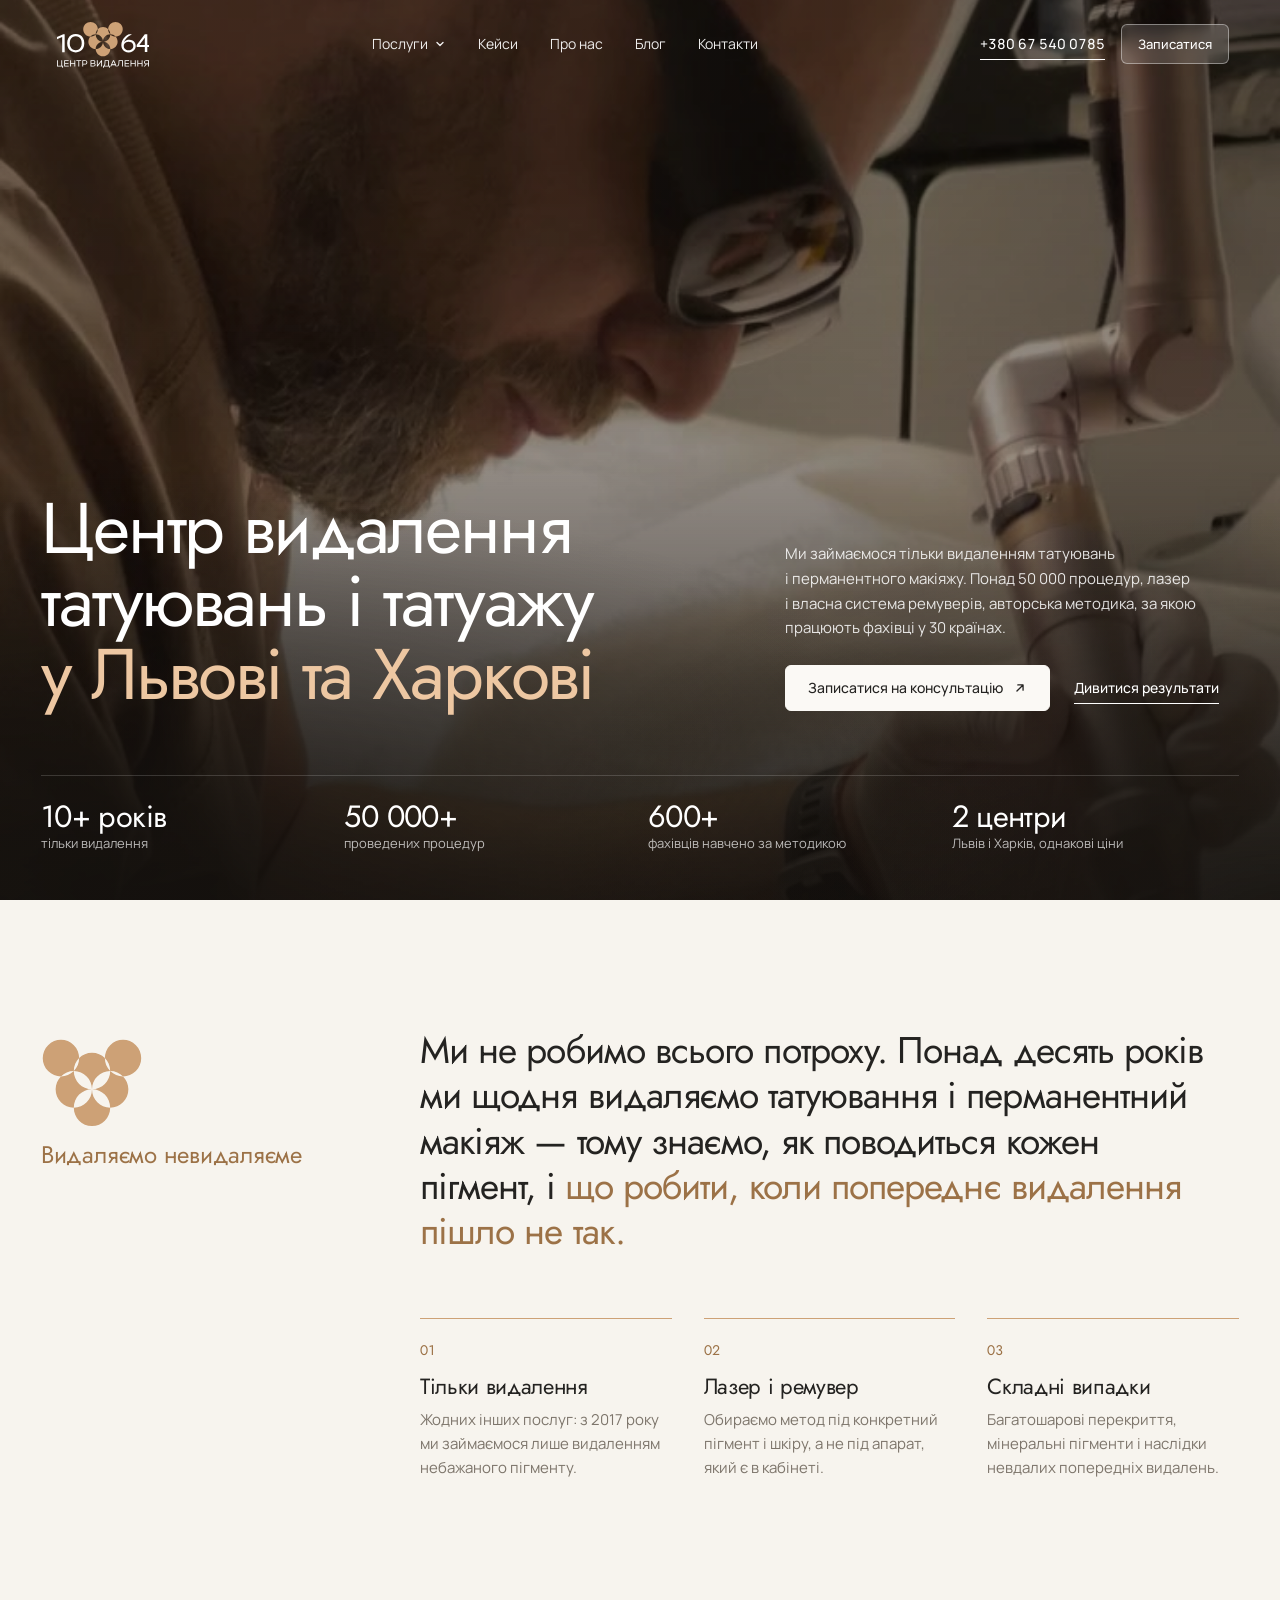
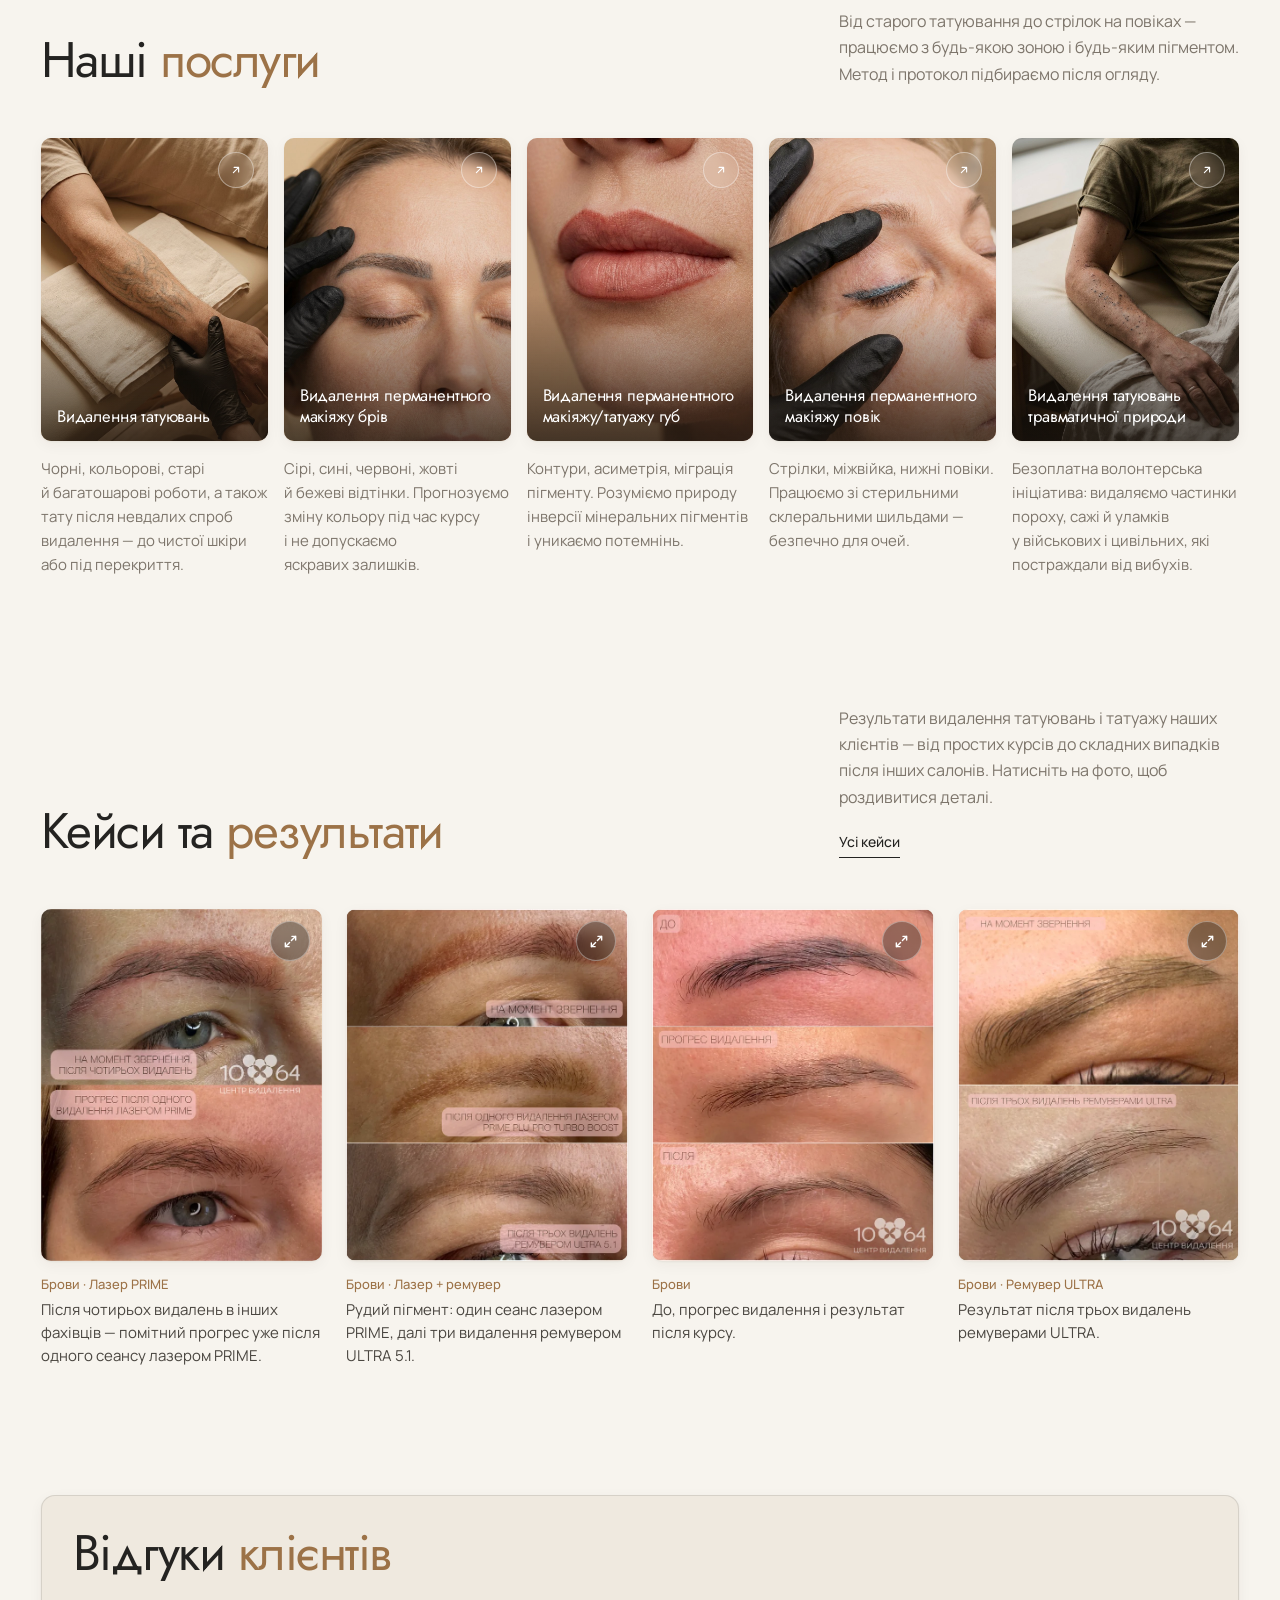
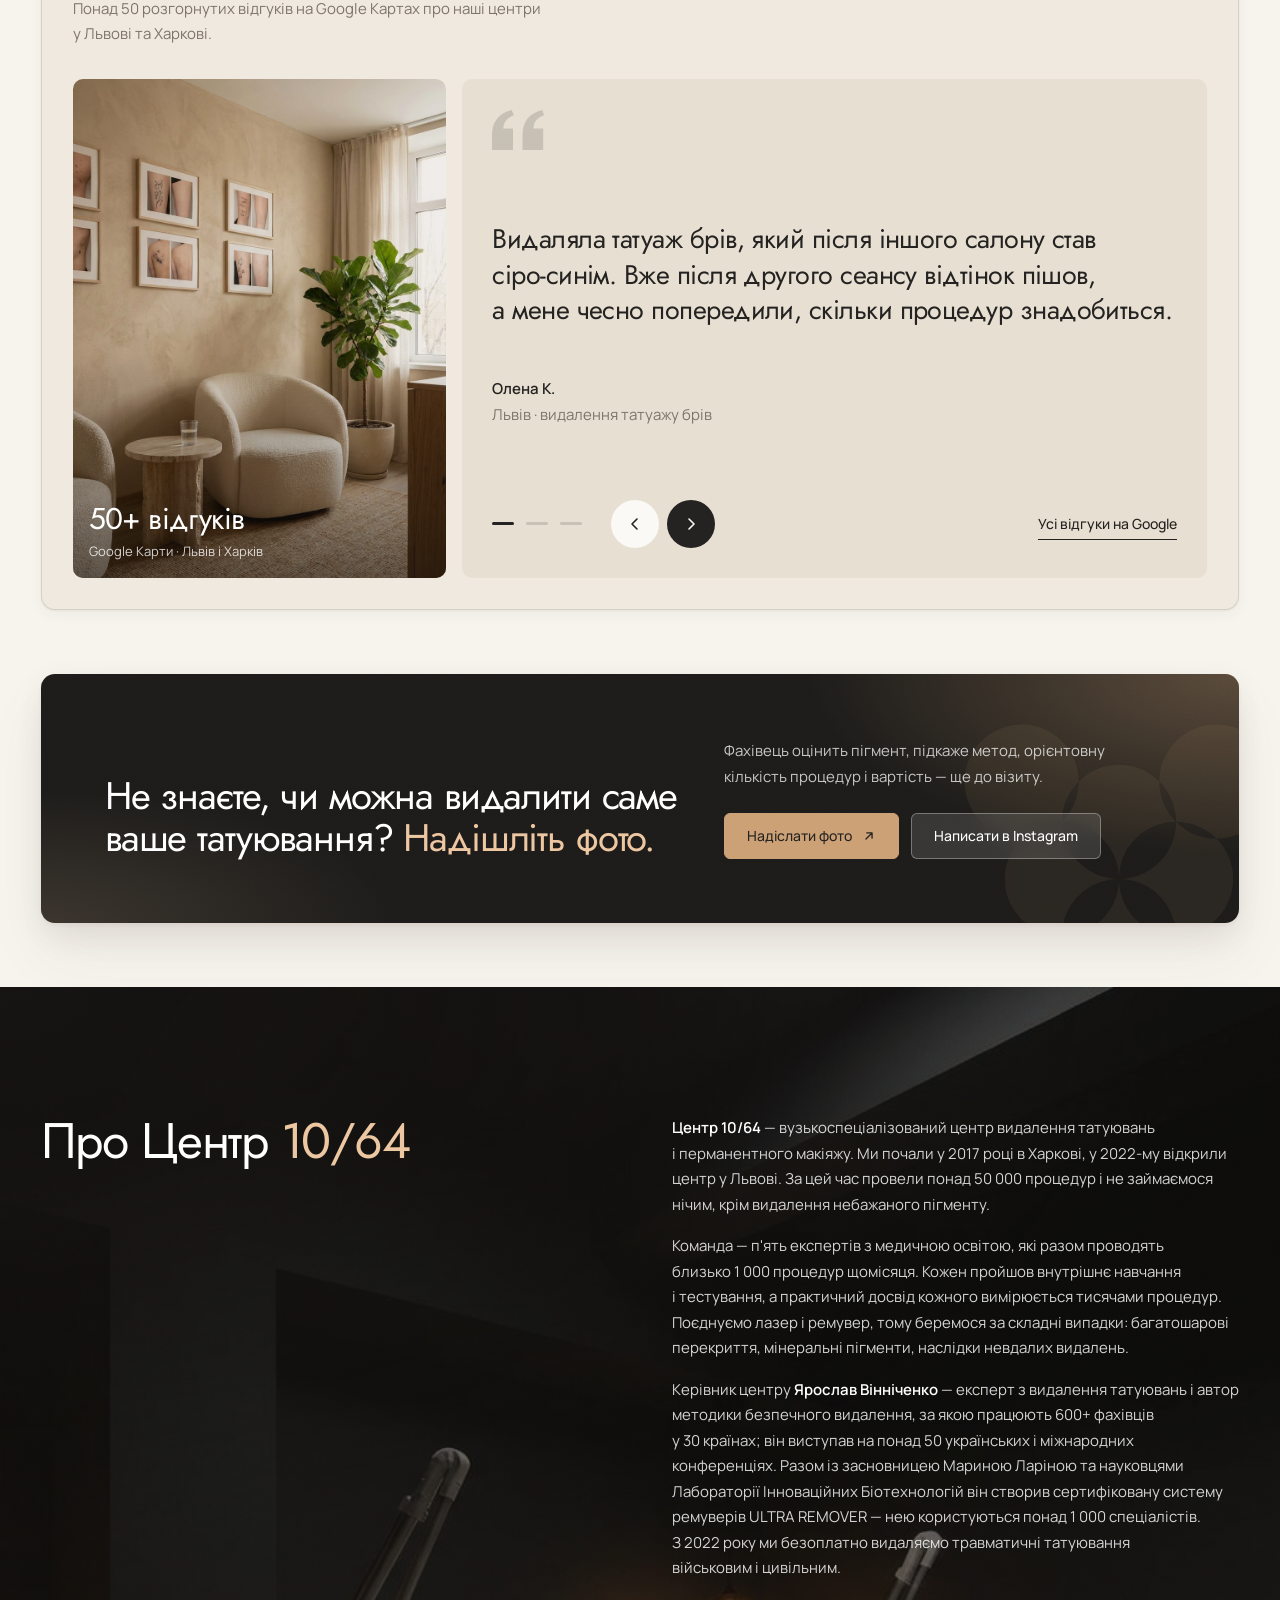
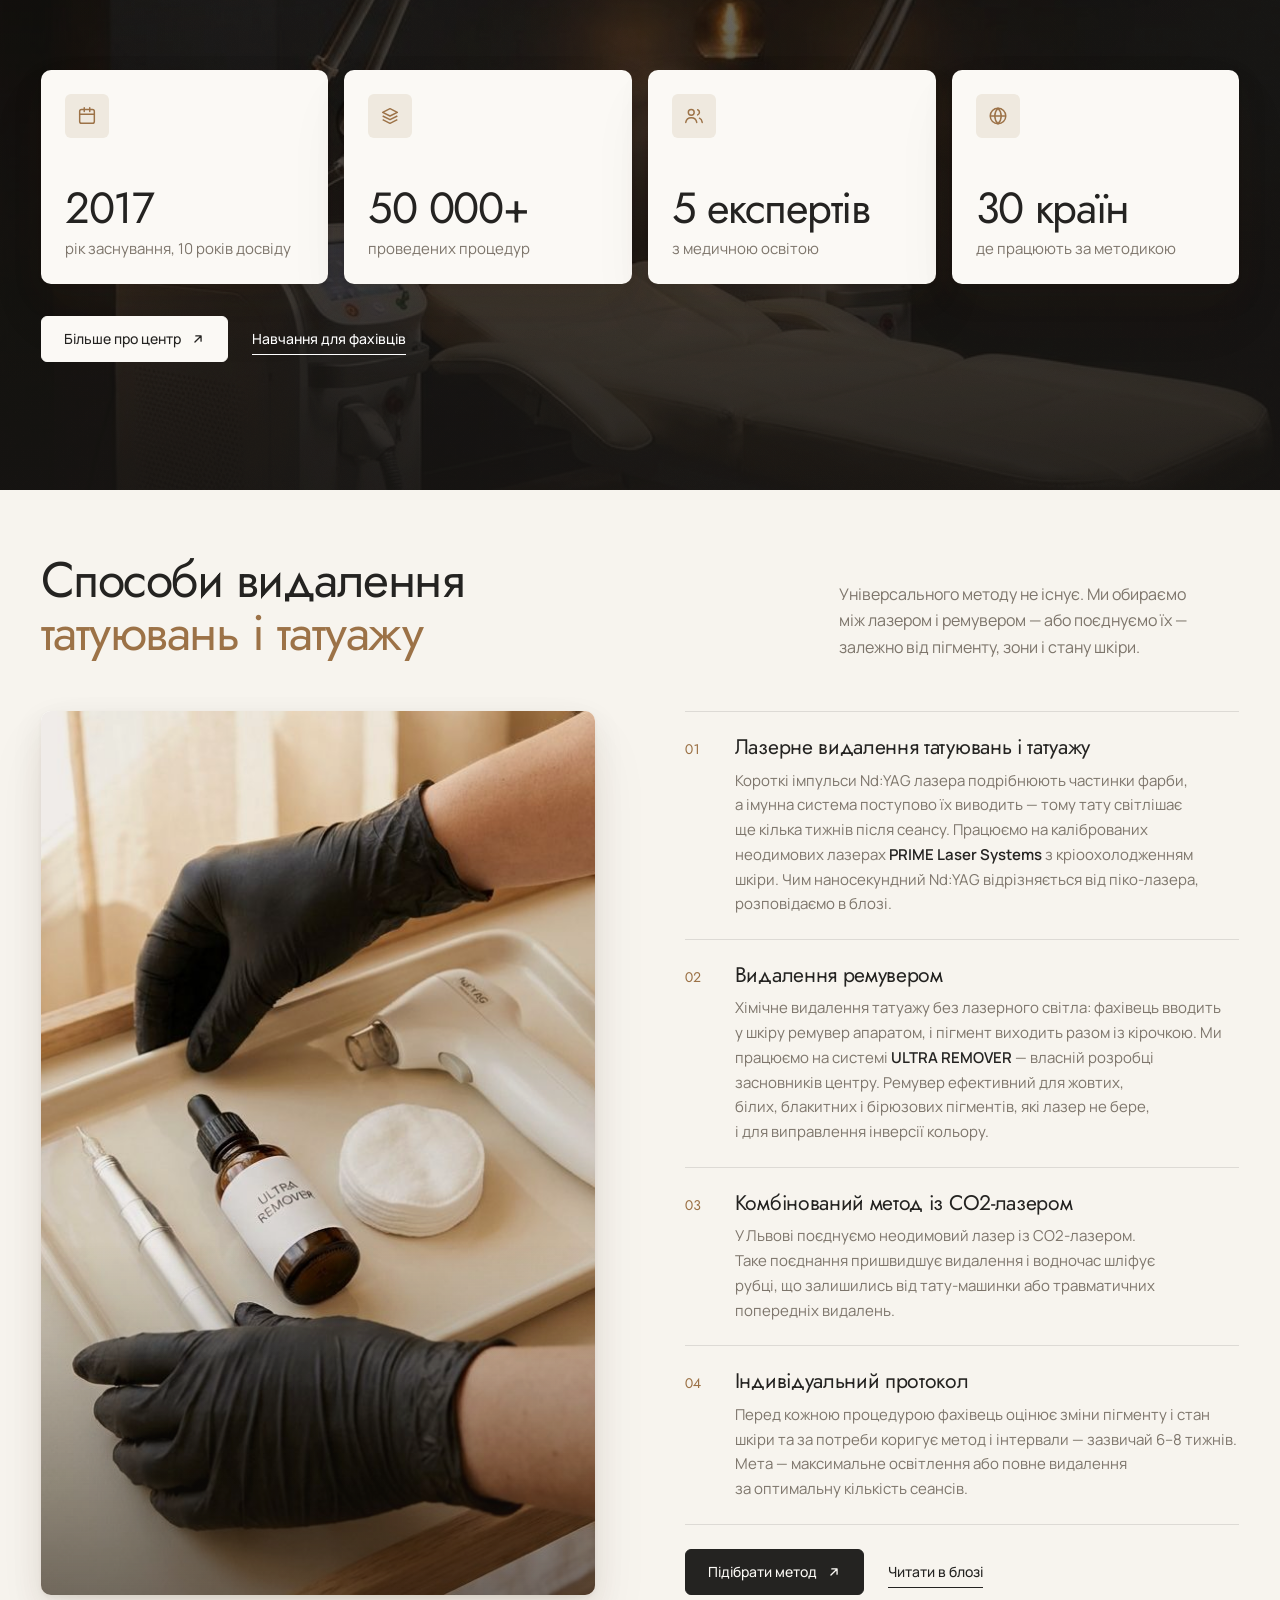
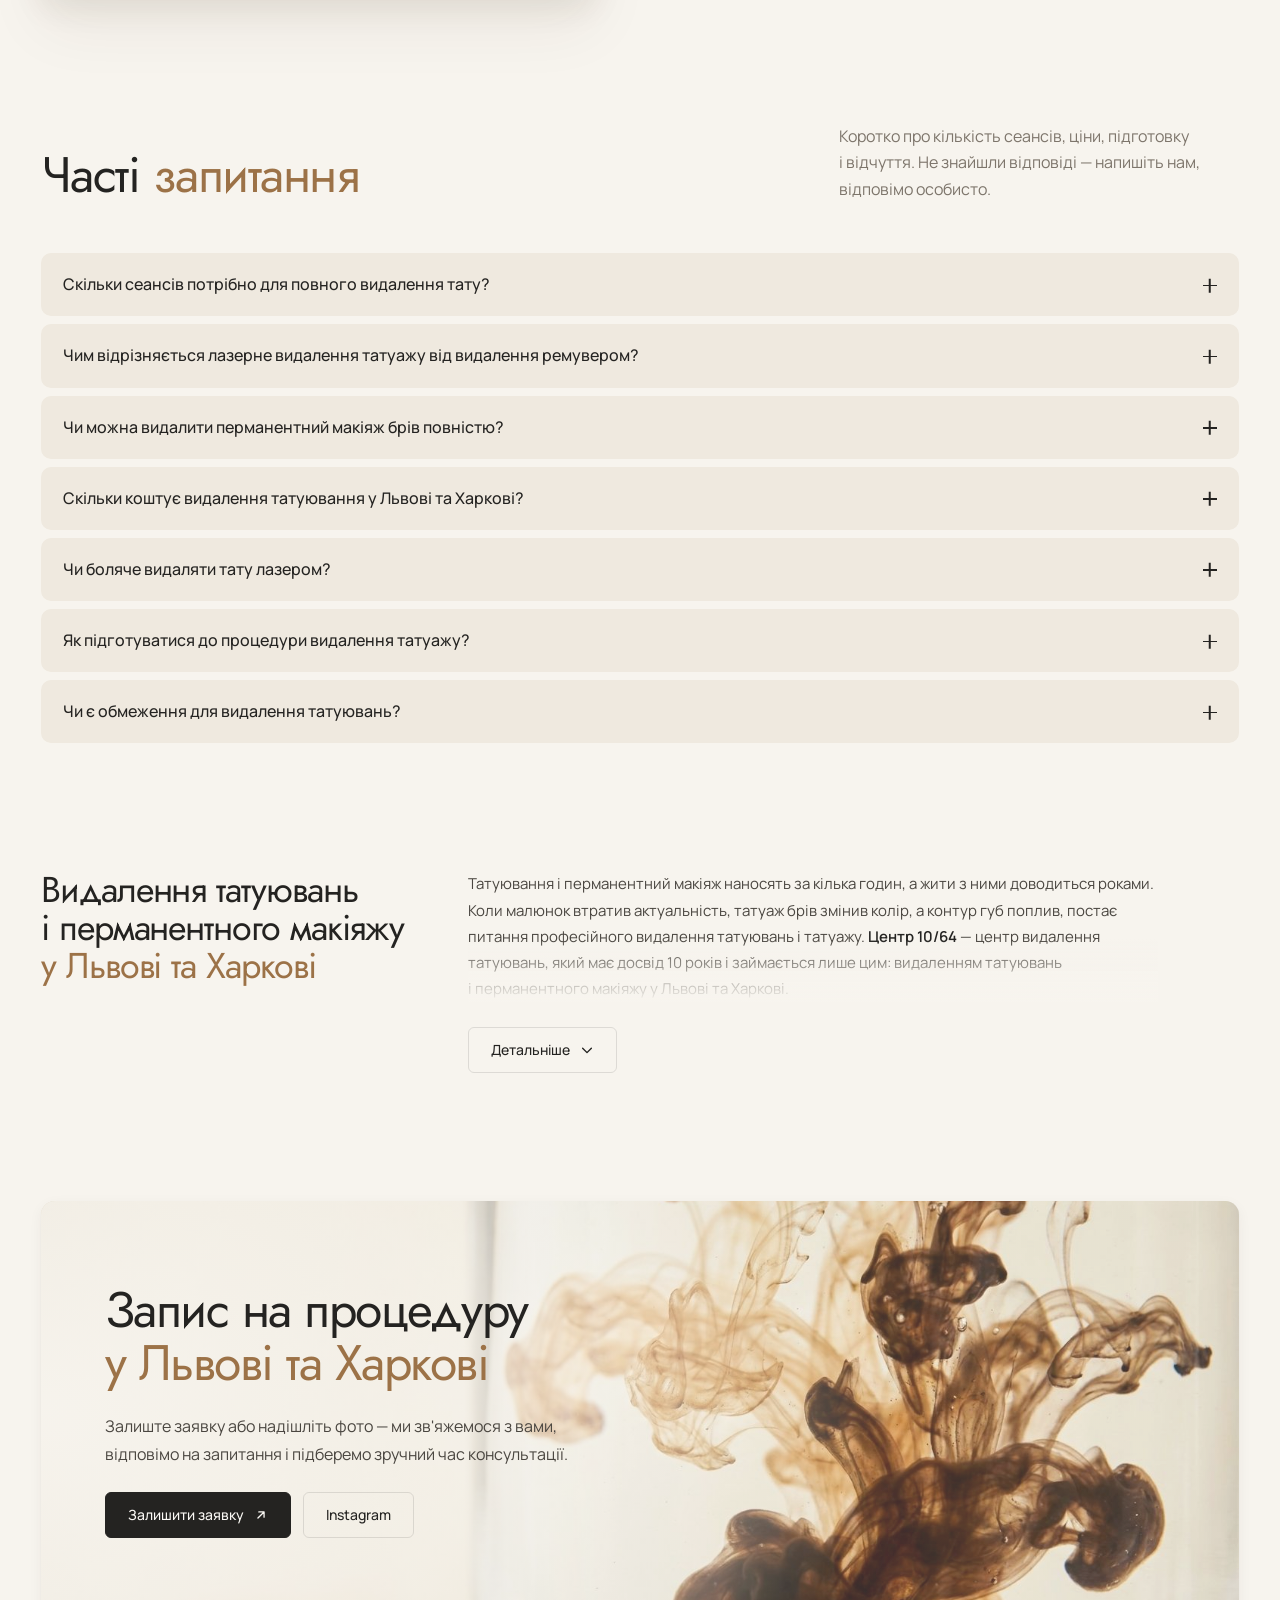
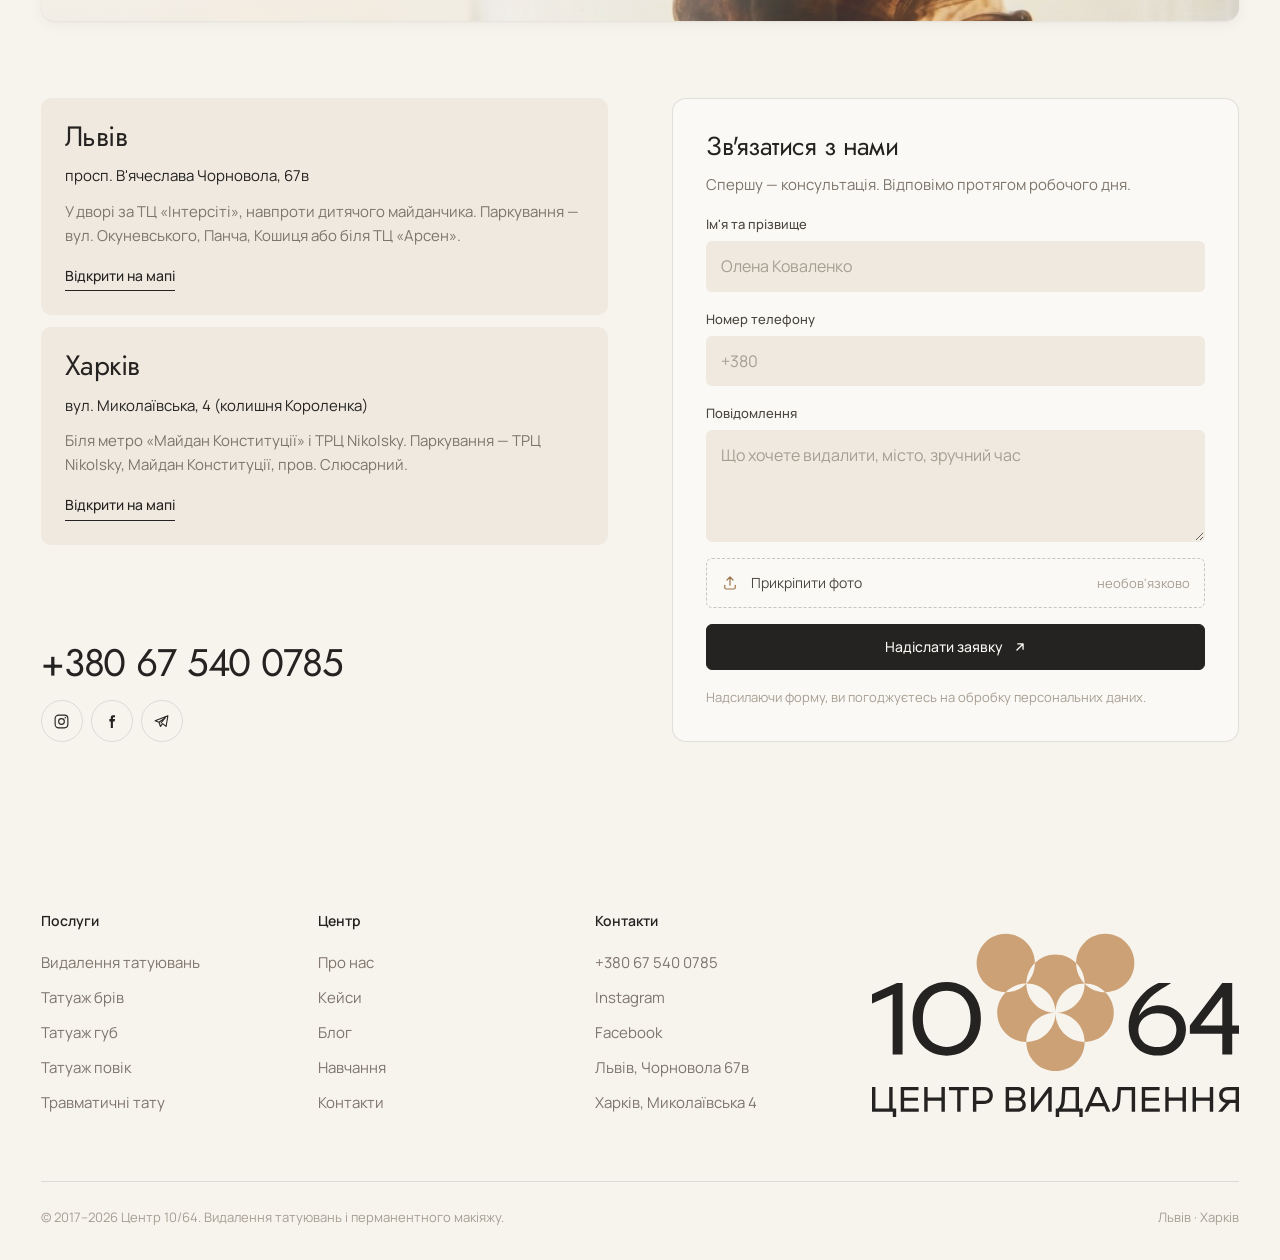
==== commit 0edf6070: "Hero video: new opening clip instead of the building shot, new poster Co-Authored-By: Claude Opus 5." ====
--- a/index.html
+++ b/index.html
@@ -19,7 +19,7 @@
   <link rel="preconnect" href="https://fonts.googleapis.com">
   <link rel="preconnect" href="https://fonts.gstatic.com" crossorigin>
   <link href="https://fonts.googleapis.com/css2?family=Jost:wght@300;400;500&family=Manrope:wght@400;500;600&display=swap" rel="stylesheet">
-  <link rel="preload" as="image" href="images/hero-poster.jpg" fetchpriority="high">
+  <link rel="preload" as="image" href="images/hero-poster.jpg?v=2" fetchpriority="high">
 
   <!-- Structured data: business with two locations -->
   <script type="application/ld+json">
@@ -174,8 +174,8 @@
     <!-- ============ HERO ============ -->
     <section class="hero" aria-labelledby="hero-title">
       <div class="hero__media">
-        <video class="hero__video" autoplay muted loop playsinline preload="auto" poster="images/hero-poster.jpg" aria-label="Відео: команда центру 10/64 за роботою">
-          <source src="assets/video/hero.mp4" type="video/mp4">
+        <video class="hero__video" autoplay muted loop playsinline preload="auto" poster="images/hero-poster.jpg?v=2" aria-label="Відео: команда центру 10/64 за роботою">
+          <source src="assets/video/hero.mp4?v=2" type="video/mp4">
         </video>
       </div>
       <div class="hero__inner container">
--- a/assets/css/site.css
+++ b/assets/css/site.css
@@ -1,4 +1,11 @@
 /* Центр 10/64 — shared site styles */
+
+/* Jost has no Ukrainian Є є І і Ї ї Ґ ґ. "Jost UA" adds them, built from Jost's own outlines,
+   so headings never fall back to a different font for these letters. */
+@font-face { font-family: "Jost UA"; src: url("/assets/fonts/jost-ua-300.woff2") format("woff2"); font-weight: 300; font-display: swap; unicode-range: U+0404, U+0406-0407, U+0454, U+0456-0457, U+0490-0491; }
+@font-face { font-family: "Jost UA"; src: url("/assets/fonts/jost-ua-400.woff2") format("woff2"); font-weight: 400; font-display: swap; unicode-range: U+0404, U+0406-0407, U+0454, U+0456-0457, U+0490-0491; }
+@font-face { font-family: "Jost UA"; src: url("/assets/fonts/jost-ua-500.woff2") format("woff2"); font-weight: 500; font-display: swap; unicode-range: U+0404, U+0406-0407, U+0454, U+0456-0457, U+0490-0491; }
+
 /* ============ TOKENS ============ */
 :root {
   /* Brand (Logobook 10/64) */
@@ -20,7 +27,7 @@
   --line-light: rgba(255, 255, 255, .16);
 
   /* Type */
-  --f-display: "Jost", "Futura", "Helvetica Neue", sans-serif;
+  --f-display: "Jost", "Jost UA", "Futura", "Helvetica Neue", sans-serif;
   --f-body: "Manrope", system-ui, sans-serif;
 
   /* Spacing scale */
@@ -269,7 +276,7 @@
 .mobile-menu__phone:active { opacity: .5; }
 
 /* ============ HERO ============ */
-.hero { position: relative; min-height: 100svh; display: flex; align-items: flex-end; color: #fff; overflow: hidden; background: var(--dark) url("/images/hero-poster.jpg") center / cover no-repeat; }
+.hero { position: relative; min-height: 100svh; display: flex; align-items: flex-end; color: #fff; overflow: hidden; background: var(--dark) url("/images/hero-poster.jpg?v=2") center / cover no-repeat; }
 .hero__media { position: absolute; inset: 0; }
 .hero__video { width: 100%; height: 100%; object-fit: cover; object-position: center 40%; transform: scale(1.08); animation: heroZoom 2.4s var(--ease) forwards; }
 @keyframes heroZoom { to { transform: scale(1); } }
@@ -421,8 +428,17 @@
   transition: transform .6s var(--ease);
 }
 .stat:hover { transform: translateY(-4px); }
-.stat__icon { width: 36px; height: 36px; border-radius: var(--r-sm); background: var(--surface); display: grid; place-items: center; color: var(--brand-deep); }
-.stat__icon svg { width: 18px; height: 18px; }
+.stat__icon { flex: none; width: 44px; height: 44px; border-radius: var(--r-sm); background: var(--surface); display: grid; place-items: center; color: var(--brand-deep); }
+.stat__icon svg { width: 22px; height: 22px; }
+/* Phones and small tablets: wide cards, one per row — icon on the left, number and caption beside it */
+@media (max-width: 899px) {
+  .stat { flex-direction: row; align-items: center; justify-content: flex-start; gap: var(--s-4); min-height: 0; padding: var(--s-4) var(--s-5) var(--s-4) var(--s-4); }
+  .stat__icon { width: 56px; height: 56px; border-radius: var(--r-md); }
+  .stat__icon svg { width: 26px; height: 26px; }
+  .stat b { font-size: 28px; }
+  .stat div span { margin-top: 4px; }
+}
+@media (max-width: 639px) { .about__stats { grid-template-columns: 1fr; } }
 .stat b { display: block; white-space: nowrap; font-family: var(--f-display); font-weight: 400; font-size: clamp(22px, 3.4vw, 48px); line-height: 1; letter-spacing: -0.03em; }
 .stat div span { display: block; margin-top: var(--s-2); font-size: 15px; line-height: 1.5; color: var(--muted); }
 .about__more { position: relative; z-index: 2; margin-top: var(--s-6); display: flex; flex-wrap: wrap; gap: var(--s-5); align-items: center; }
@@ -604,8 +620,6 @@
 @media (max-width: 379px) {
   .h2 { font-size: 26px; }
   .booking__inner { padding: 28px 18px; }
-  .about__stats { grid-template-columns: 1fr; }
-  .stat { min-height: 0; gap: var(--s-5); }
 }
 @media (max-width: 899px) {
   .reviews__head { margin-bottom: var(--s-5); }
@@ -798,14 +812,16 @@
 .filter--empty .filter__count { display: none; }
 
 .results-section { padding: var(--s-6) 0 calc(var(--section) * .6); }
-/* Fallback without JS: CSS columns. With JS: masonry columns that keep left-to-right order */
-.results { columns: 1; column-gap: var(--s-5); }
-.results .result { break-inside: avoid; margin-bottom: var(--s-7); }
-.results.is-js { columns: auto; display: grid; grid-auto-flow: column; grid-auto-columns: minmax(0, 1fr); gap: var(--s-5); }
-.results.is-js .result { margin-bottom: 0; }
-.results__col { display: grid; gap: var(--s-7); align-content: start; }
-@media (min-width: 600px) { .results { columns: 2; } }
-@media (min-width: 1024px) { .results { columns: 3; } }
+/* Even grid: every tile is 4:5. Photos are never cropped — taller or square collages sit centred on a soft background */
+.results {
+  display: grid; grid-template-columns: minmax(0, 1fr);
+  gap: clamp(48px, 5vw, 80px) clamp(32px, 3.6vw, 56px);
+}
+.results .result__media { aspect-ratio: 4 / 5; background: var(--surface); }
+.results .result__media img { width: 100%; height: 100%; object-fit: contain; }
+@media (min-width: 600px) { .results { grid-template-columns: repeat(2, minmax(0, 1fr)); } }
+@media (min-width: 1024px) { .results { grid-template-columns: repeat(3, minmax(0, 1fr)); } }
+@media (min-width: 1360px) { .results { grid-template-columns: repeat(4, minmax(0, 1fr)); } }
 
 .results-empty {
   border-radius: var(--r-lg); background: var(--surface); padding: clamp(28px, 5vw, 56px); display: grid; gap: var(--s-4); justify-items: start;
